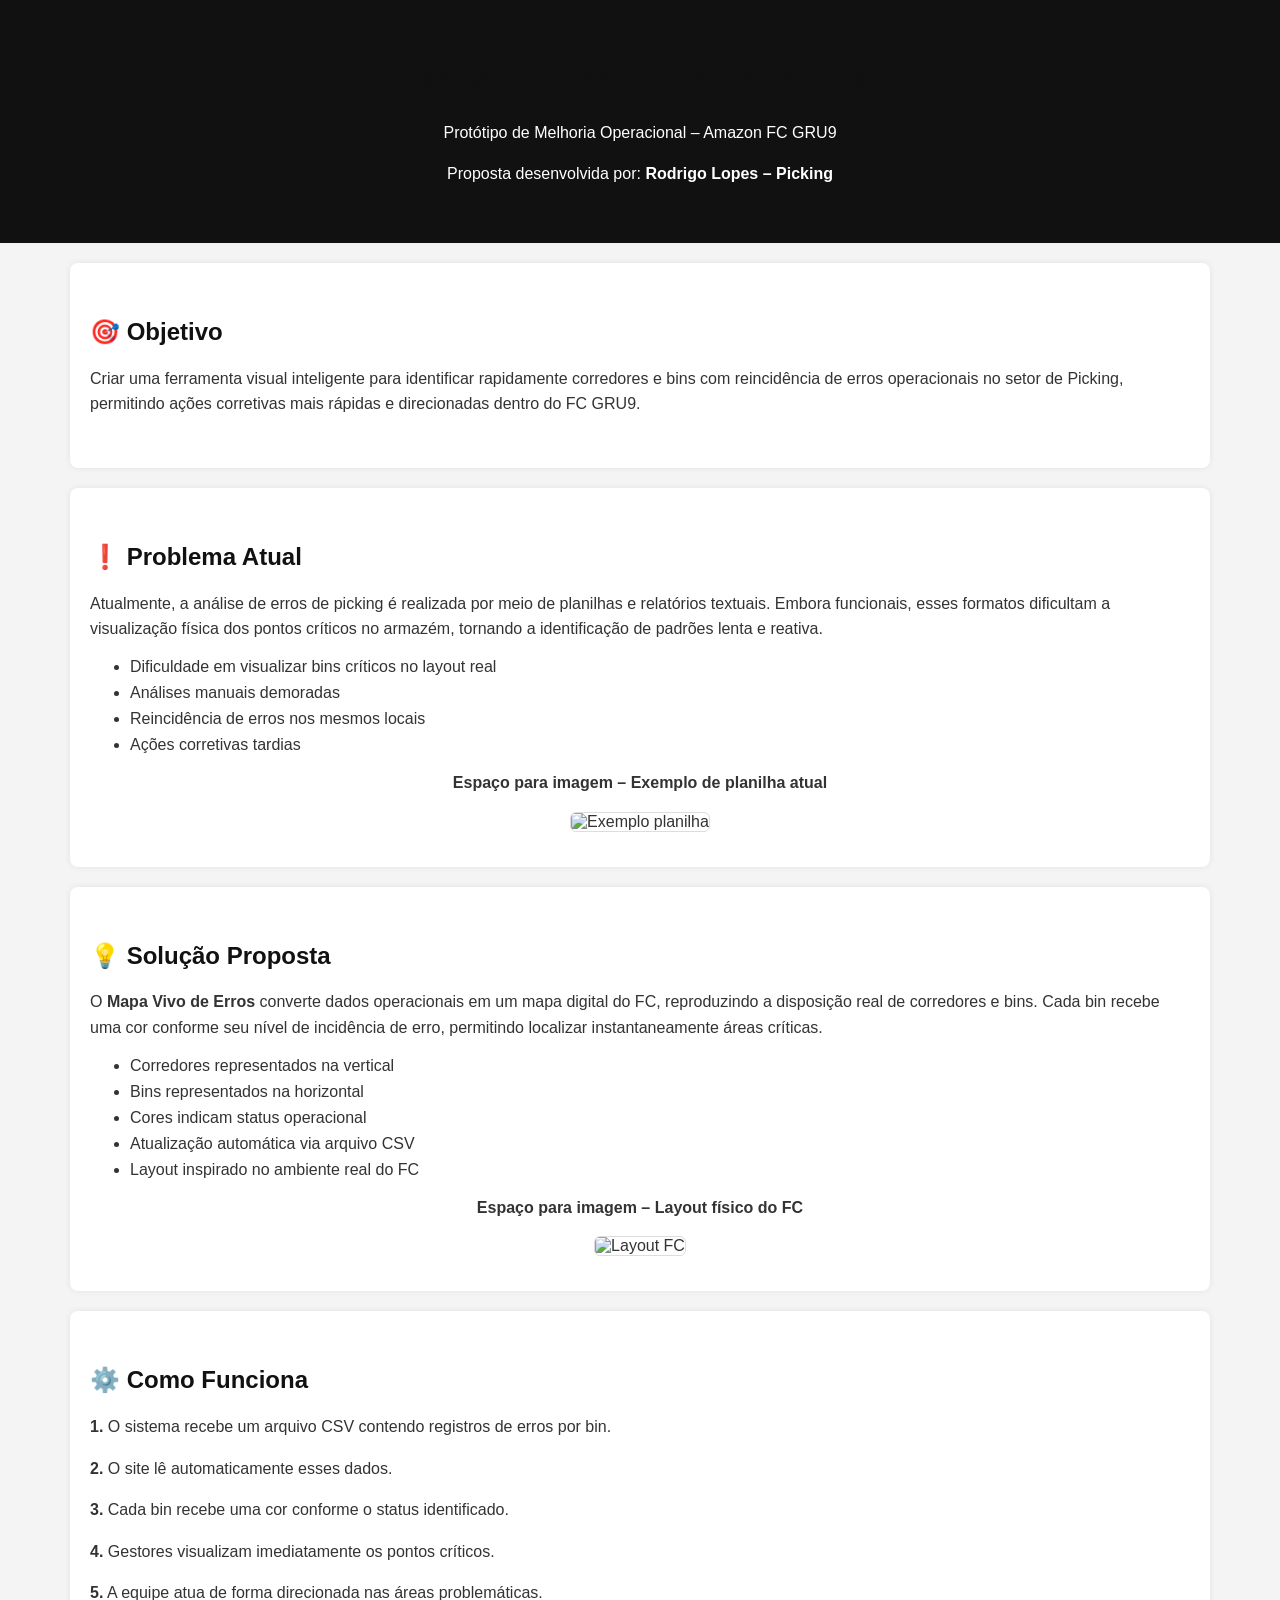
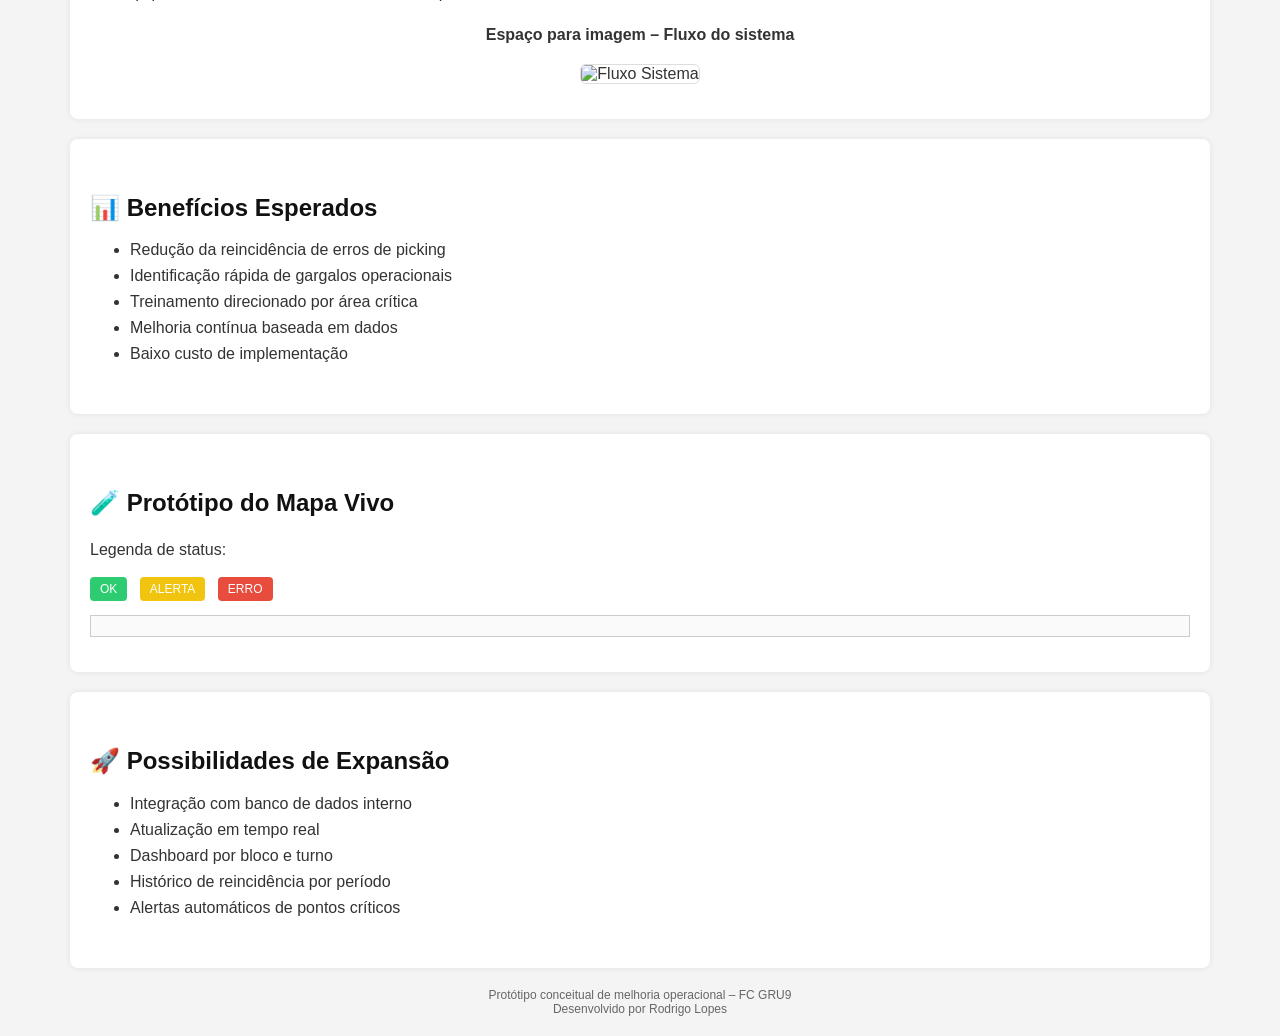
==== index.html @ 8bc965f6 "index.html" ====
<!DOCTYPE html>
<html lang="pt-BR">
<head>
<meta charset="UTF-8">
<meta name="viewport" content="width=device-width, initial-scale=1.0">
<title>Mapa Vivo de Erros – FC GRU9</title>
<link rel="stylesheet" href="style.css">

<style>
body { font-family: Arial, sans-serif; margin:0; background:#f4f4f4; color:#333; }
header { background:#111; color:#fff; padding:40px 20px; text-align:center; }
section { padding:35px 20px; max-width:1100px; margin:auto; background:#fff; margin-top:20px; border-radius:8px; box-shadow:0 0 6px rgba(0,0,0,0.08); }
h1,h2 { color:#111; }
p { line-height:1.6; }
.lista li { margin-bottom:8px; }
.banner { text-align:center; margin-top:15px; }
.banner img { max-width:100%; border-radius:6px; border:1px solid #ddd; }
.mapa-container { overflow:auto; border:1px solid #ccc; padding:10px; background:#fafafa; }
table { border-collapse:collapse; }
td { width:22px; height:22px; text-align:center; font-size:8px; border:1px solid #ddd; }
.ok { background:#2ecc71; }
.alerta { background:#f1c40f; }
.erro { background:#e74c3c; color:#fff; }
.legenda span { padding:5px 10px; margin-right:8px; border-radius:4px; font-size:12px; }
footer { text-align:center; padding:20px; font-size:12px; color:#666; }
</style>
</head>

<body>

<header>
<h1>Mapa Vivo de Erros Repetidos</h1>
<p>Protótipo de Melhoria Operacional – Amazon FC GRU9</p>
<p>Proposta desenvolvida por: <strong>Rodrigo Lopes – Picking</strong></p>
</header>

<section>
<h2>🎯 Objetivo</h2>
<p>
Criar uma ferramenta visual inteligente para identificar rapidamente corredores e bins 
com reincidência de erros operacionais no setor de Picking, permitindo ações corretivas 
mais rápidas e direcionadas dentro do FC GRU9.
</p>
</section>

<section>
<h2>❗ Problema Atual</h2>
<p>
Atualmente, a análise de erros de picking é realizada por meio de planilhas e relatórios textuais. 
Embora funcionais, esses formatos dificultam a visualização física dos pontos críticos no armazém, 
tornando a identificação de padrões lenta e reativa.
</p>

<ul class="lista">
<li>Dificuldade em visualizar bins críticos no layout real</li>
<li>Análises manuais demoradas</li>
<li>Reincidência de erros nos mesmos locais</li>
<li>Ações corretivas tardias</li>
</ul>

<div class="banner">
<p><strong>Espaço para imagem – Exemplo de planilha atual</strong></p>
<img src="imagens/exemplo-planilha.png" alt="Exemplo planilha">
</div>
</section>

<section>
<h2>💡 Solução Proposta</h2>
<p>
O <strong>Mapa Vivo de Erros</strong> converte dados operacionais em um mapa digital do FC, 
reproduzindo a disposição real de corredores e bins. Cada bin recebe uma cor conforme 
seu nível de incidência de erro, permitindo localizar instantaneamente áreas críticas.
</p>

<ul class="lista">
<li>Corredores representados na vertical</li>
<li>Bins representados na horizontal</li>
<li>Cores indicam status operacional</li>
<li>Atualização automática via arquivo CSV</li>
<li>Layout inspirado no ambiente real do FC</li>
</ul>

<div class="banner">
<p><strong>Espaço para imagem – Layout físico do FC</strong></p>
<img src="imagens/layout-fc.png" alt="Layout FC">
</div>
</section>

<section>
<h2>⚙️ Como Funciona</h2>

<p><strong>1.</strong> O sistema recebe um arquivo CSV contendo registros de erros por bin.</p>
<p><strong>2.</strong> O site lê automaticamente esses dados.</p>
<p><strong>3.</strong> Cada bin recebe uma cor conforme o status identificado.</p>
<p><strong>4.</strong> Gestores visualizam imediatamente os pontos críticos.</p>
<p><strong>5.</strong> A equipe atua de forma direcionada nas áreas problemáticas.</p>

<div class="banner">
<p><strong>Espaço para imagem – Fluxo do sistema</strong></p>
<img src="imagens/fluxo-sistema.png" alt="Fluxo Sistema">
</div>
</section>

<section>
<h2>📊 Benefícios Esperados</h2>
<ul class="lista">
<li>Redução da reincidência de erros de picking</li>
<li>Identificação rápida de gargalos operacionais</li>
<li>Treinamento direcionado por área crítica</li>
<li>Melhoria contínua baseada em dados</li>
<li>Baixo custo de implementação</li>
</ul>
</section>

<section>
<h2>🧪 Protótipo do Mapa Vivo</h2>

<p>Legenda de status:</p>
<div class="legenda">
<span class="ok">OK</span>
<span class="alerta">ALERTA</span>
<span class="erro">ERRO</span>
</div>

<br>

<div class="mapa-container" id="mapa">
<!-- O mapa será carregado automaticamente aqui -->
</div>

</section>

<section>
<h2>🚀 Possibilidades de Expansão</h2>
<ul class="lista">
<li>Integração com banco de dados interno</li>
<li>Atualização em tempo real</li>
<li>Dashboard por bloco e turno</li>
<li>Histórico de reincidência por período</li>
<li>Alertas automáticos de pontos críticos</li>
</ul>
</section>

<footer>
Protótipo conceitual de melhoria operacional – FC GRU9  
<br>Desenvolvido por Rodrigo Lopes
</footer>

<!-- Script do Mapa -->
<script src="script.js"></script>

</body>
</html>
---- style.css ----
body {
font-family: Arial, sans-serif;
margin: 0;
background: #f4f4f4;
color:#222;
}

header {
background:#111;
color:#fff;
padding:20px;
text-align:center;
}

section {
background:#fff;
margin:20px;
padding:20px;
border-radius:8px;
box-shadow:0 0 5px rgba(0,0,0,0.1);
}

table {
border-collapse: collapse;
font-size:10px;
}

td {
border:1px solid #ccc;
width:22px;
height:22px;
text-align:center;
}

.ok {background:#4CAF50;}
.alerta {background:#FFC107;}
.erro {background:#F44336;}

.legenda span {
padding:5px 10px;
color:#fff;
margin-right:10px;
border-radius:4px;
font-size:12px;
}

footer {
text-align:center;
padding:15px;
font-size:12px;
color:#666;
}
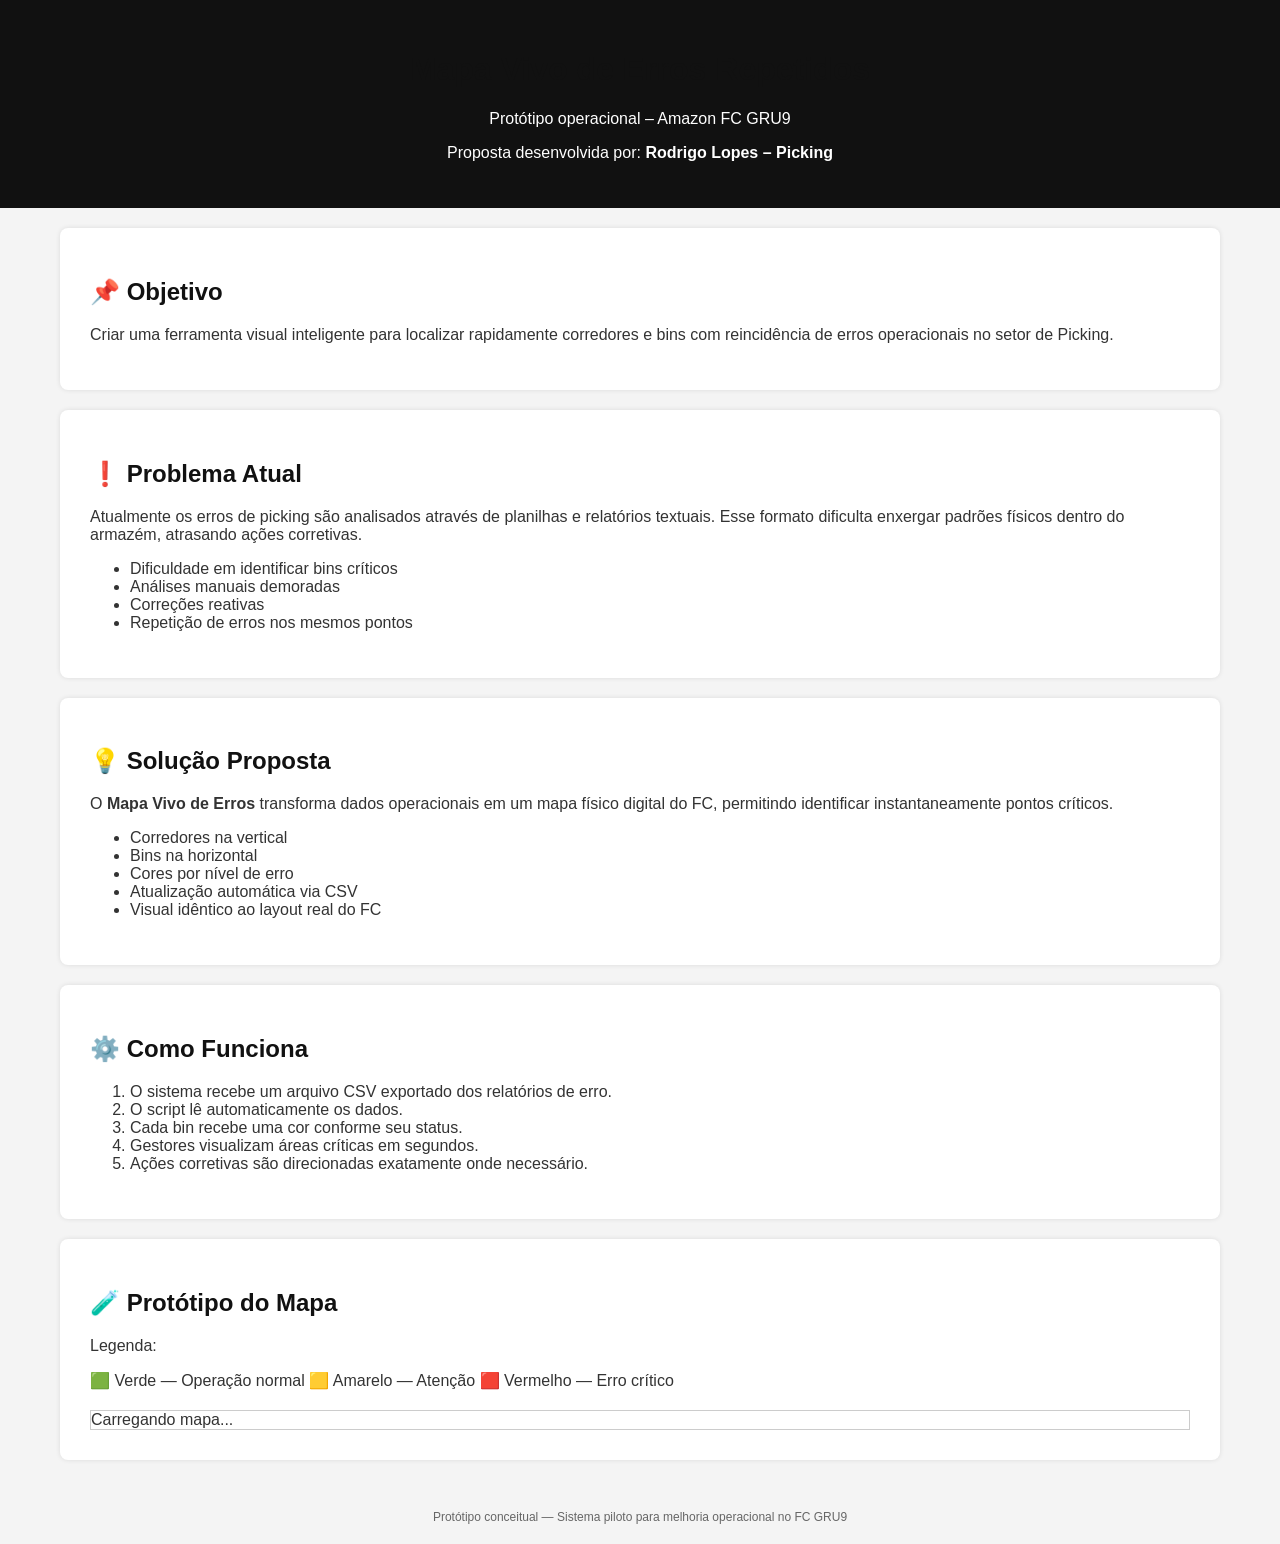
==== commit 3c65efcc: "index.html" ====
--- a/index.html
+++ b/index.html
@@ -4,25 +4,21 @@
 <meta charset="UTF-8">
 <meta name="viewport" content="width=device-width, initial-scale=1.0">
 <title>Mapa Vivo de Erros – FC GRU9</title>
+
 <link rel="stylesheet" href="style.css">
 
 <style>
 body { font-family: Arial, sans-serif; margin:0; background:#f4f4f4; color:#333; }
-header { background:#111; color:#fff; padding:40px 20px; text-align:center; }
-section { padding:35px 20px; max-width:1100px; margin:auto; background:#fff; margin-top:20px; border-radius:8px; box-shadow:0 0 6px rgba(0,0,0,0.08); }
+header { background:#111; color:#fff; padding:30px; text-align:center; }
+section { padding:30px; max-width:1100px; margin:auto; background:#fff; margin-top:20px; border-radius:8px; }
 h1,h2 { color:#111; }
-p { line-height:1.6; }
-.lista li { margin-bottom:8px; }
-.banner { text-align:center; margin-top:15px; }
-.banner img { max-width:100%; border-radius:6px; border:1px solid #ddd; }
-.mapa-container { overflow:auto; border:1px solid #ccc; padding:10px; background:#fafafa; }
+.mapa-container { overflow:auto; border:1px solid #ccc; margin-top:20px; }
 table { border-collapse:collapse; }
-td { width:22px; height:22px; text-align:center; font-size:8px; border:1px solid #ddd; }
-.ok { background:#2ecc71; }
-.alerta { background:#f1c40f; }
-.erro { background:#e74c3c; color:#fff; }
-.legenda span { padding:5px 10px; margin-right:8px; border-radius:4px; font-size:12px; }
-footer { text-align:center; padding:20px; font-size:12px; color:#666; }
+td { width:18px; height:18px; text-align:center; font-size:7px; }
+.ok { background:#4CAF50; }
+.alerta { background:#FFC107; }
+.erro { background:#F44336; color:#fff; }
+footer { text-align:center; padding:20px; font-size:12px; color:#666; margin-top:30px; }
 </style>
 </head>
 
@@ -30,123 +26,78 @@
 
 <header>
 <h1>Mapa Vivo de Erros Repetidos</h1>
-<p>Protótipo de Melhoria Operacional – Amazon FC GRU9</p>
+<p>Protótipo operacional – Amazon FC GRU9</p>
 <p>Proposta desenvolvida por: <strong>Rodrigo Lopes – Picking</strong></p>
 </header>
 
 <section>
-<h2>🎯 Objetivo</h2>
+<h2>📌 Objetivo</h2>
 <p>
-Criar uma ferramenta visual inteligente para identificar rapidamente corredores e bins 
-com reincidência de erros operacionais no setor de Picking, permitindo ações corretivas 
-mais rápidas e direcionadas dentro do FC GRU9.
+Criar uma ferramenta visual inteligente para localizar rapidamente corredores e bins com reincidência de erros operacionais no setor de Picking.
 </p>
 </section>
 
 <section>
 <h2>❗ Problema Atual</h2>
 <p>
-Atualmente, a análise de erros de picking é realizada por meio de planilhas e relatórios textuais. 
-Embora funcionais, esses formatos dificultam a visualização física dos pontos críticos no armazém, 
-tornando a identificação de padrões lenta e reativa.
+Atualmente os erros de picking são analisados através de planilhas e relatórios textuais.  
+Esse formato dificulta enxergar padrões físicos dentro do armazém, atrasando ações corretivas.
 </p>
 
-<ul class="lista">
-<li>Dificuldade em visualizar bins críticos no layout real</li>
+<ul>
+<li>Dificuldade em identificar bins críticos</li>
 <li>Análises manuais demoradas</li>
-<li>Reincidência de erros nos mesmos locais</li>
-<li>Ações corretivas tardias</li>
+<li>Correções reativas</li>
+<li>Repetição de erros nos mesmos pontos</li>
 </ul>
-
-<div class="banner">
-<p><strong>Espaço para imagem – Exemplo de planilha atual</strong></p>
-<img src="imagens/exemplo-planilha.png" alt="Exemplo planilha">
-</div>
 </section>
 
 <section>
 <h2>💡 Solução Proposta</h2>
 <p>
-O <strong>Mapa Vivo de Erros</strong> converte dados operacionais em um mapa digital do FC, 
-reproduzindo a disposição real de corredores e bins. Cada bin recebe uma cor conforme 
-seu nível de incidência de erro, permitindo localizar instantaneamente áreas críticas.
+O <strong>Mapa Vivo de Erros</strong> transforma dados operacionais em um mapa físico digital do FC, permitindo identificar instantaneamente pontos críticos.
 </p>
 
-<ul class="lista">
-<li>Corredores representados na vertical</li>
-<li>Bins representados na horizontal</li>
-<li>Cores indicam status operacional</li>
-<li>Atualização automática via arquivo CSV</li>
-<li>Layout inspirado no ambiente real do FC</li>
+<ul>
+<li>Corredores na vertical</li>
+<li>Bins na horizontal</li>
+<li>Cores por nível de erro</li>
+<li>Atualização automática via CSV</li>
+<li>Visual idêntico ao layout real do FC</li>
 </ul>
-
-<div class="banner">
-<p><strong>Espaço para imagem – Layout físico do FC</strong></p>
-<img src="imagens/layout-fc.png" alt="Layout FC">
-</div>
 </section>
 
 <section>
 <h2>⚙️ Como Funciona</h2>
-
-<p><strong>1.</strong> O sistema recebe um arquivo CSV contendo registros de erros por bin.</p>
-<p><strong>2.</strong> O site lê automaticamente esses dados.</p>
-<p><strong>3.</strong> Cada bin recebe uma cor conforme o status identificado.</p>
-<p><strong>4.</strong> Gestores visualizam imediatamente os pontos críticos.</p>
-<p><strong>5.</strong> A equipe atua de forma direcionada nas áreas problemáticas.</p>
-
-<div class="banner">
-<p><strong>Espaço para imagem – Fluxo do sistema</strong></p>
-<img src="imagens/fluxo-sistema.png" alt="Fluxo Sistema">
-</div>
+<ol>
+<li>O sistema recebe um arquivo CSV exportado dos relatórios de erro.</li>
+<li>O script lê automaticamente os dados.</li>
+<li>Cada bin recebe uma cor conforme seu status.</li>
+<li>Gestores visualizam áreas críticas em segundos.</li>
+<li>Ações corretivas são direcionadas exatamente onde necessário.</li>
+</ol>
 </section>
 
 <section>
-<h2>📊 Benefícios Esperados</h2>
-<ul class="lista">
-<li>Redução da reincidência de erros de picking</li>
-<li>Identificação rápida de gargalos operacionais</li>
-<li>Treinamento direcionado por área crítica</li>
-<li>Melhoria contínua baseada em dados</li>
-<li>Baixo custo de implementação</li>
-</ul>
-</section>
+<h2>🧪 Protótipo do Mapa</h2>
+<p>Legenda:</p>
+<p>
+🟩 Verde — Operação normal  
+🟨 Amarelo — Atenção  
+🟥 Vermelho — Erro crítico
+</p>
 
-<section>
-<h2>🧪 Protótipo do Mapa Vivo</h2>
-
-<p>Legenda de status:</p>
-<div class="legenda">
-<span class="ok">OK</span>
-<span class="alerta">ALERTA</span>
-<span class="erro">ERRO</span>
-</div>
-
-<br>
-
-<div class="mapa-container" id="mapa">
-<!-- O mapa será carregado automaticamente aqui -->
+<div class="mapa-container">
+    <div id="mapa">Carregando mapa...</div>
 </div>
 
 </section>
 
-<section>
-<h2>🚀 Possibilidades de Expansão</h2>
-<ul class="lista">
-<li>Integração com banco de dados interno</li>
-<li>Atualização em tempo real</li>
-<li>Dashboard por bloco e turno</li>
-<li>Histórico de reincidência por período</li>
-<li>Alertas automáticos de pontos críticos</li>
-</ul>
-</section>
-
 <footer>
-Protótipo conceitual de melhoria operacional – FC GRU9  
-<br>Desenvolvido por Rodrigo Lopes
+Protótipo conceitual — Sistema piloto para melhoria operacional no FC GRU9  
 </footer>
 
-<!-- Script do Mapa -->
+<!-- SCRIPT SEMPRE NO FINAL -->
 <script src="script.js"></script>
 
 </body>
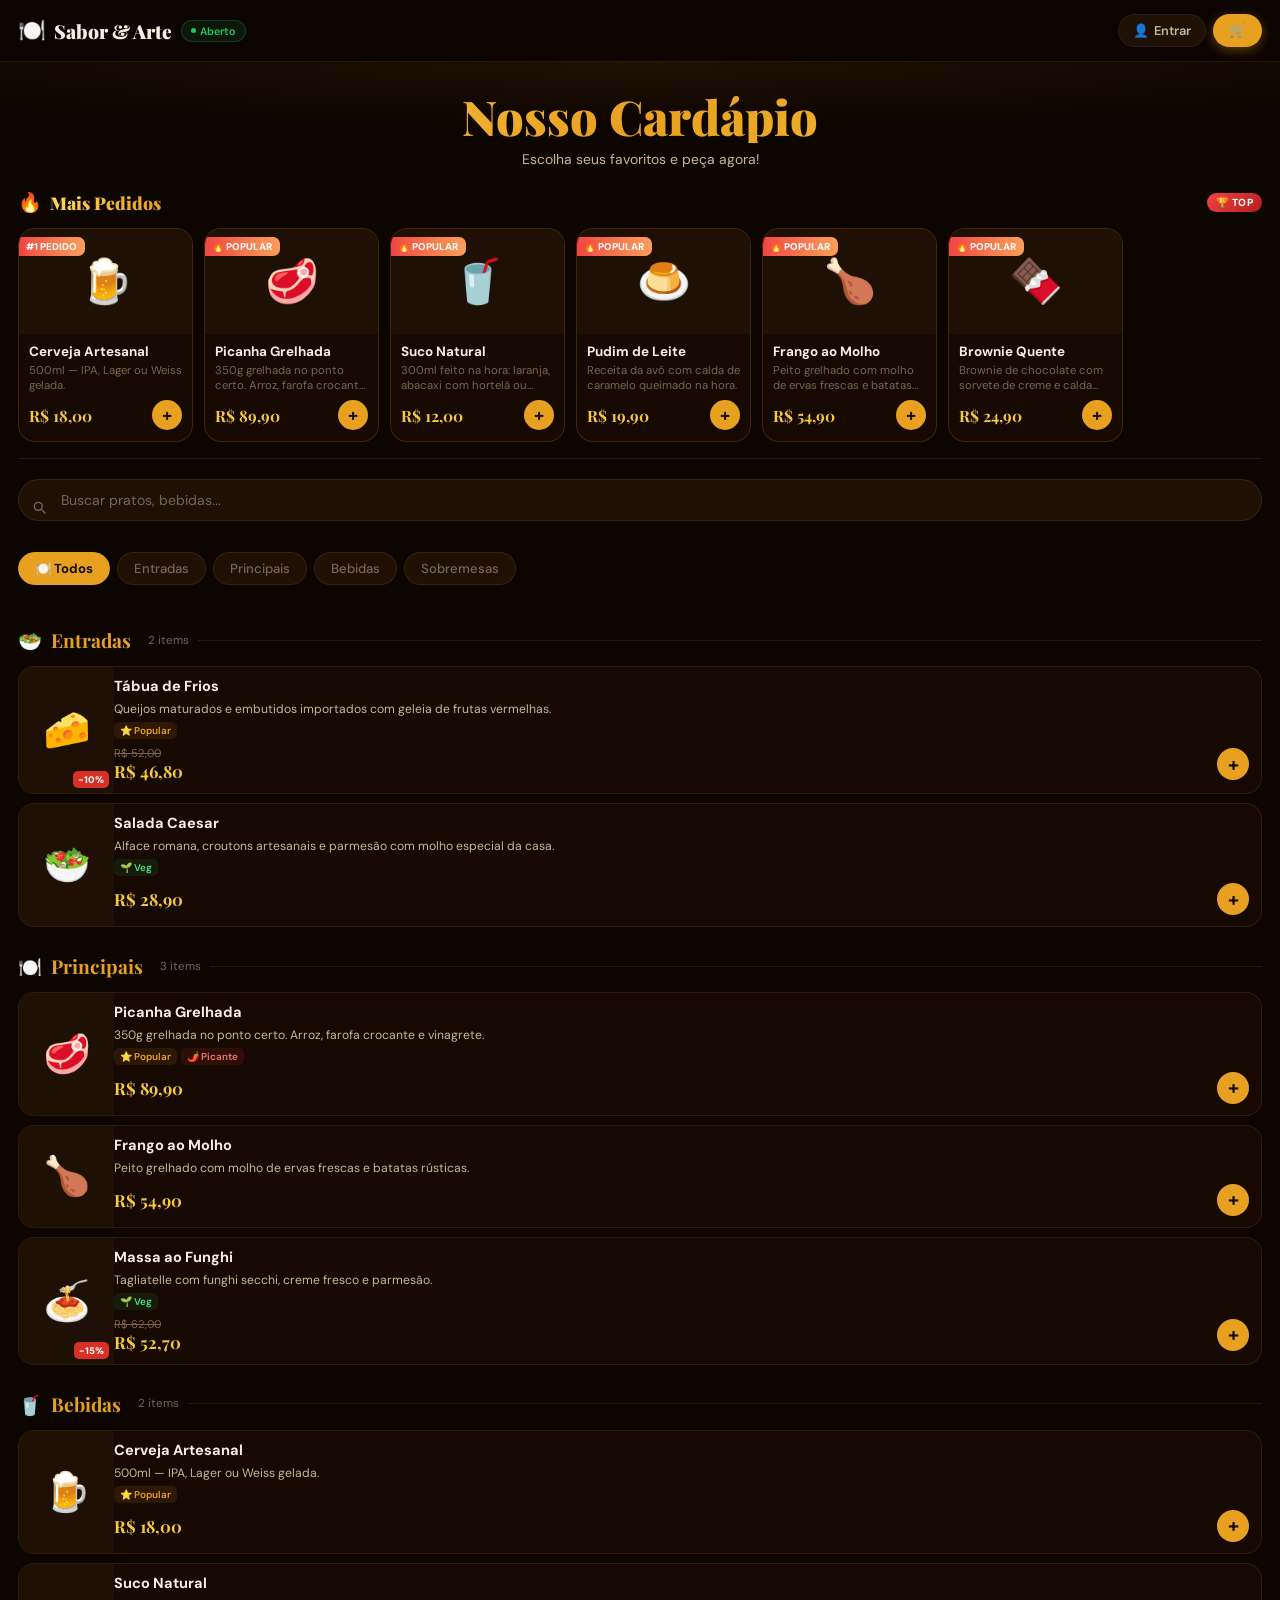
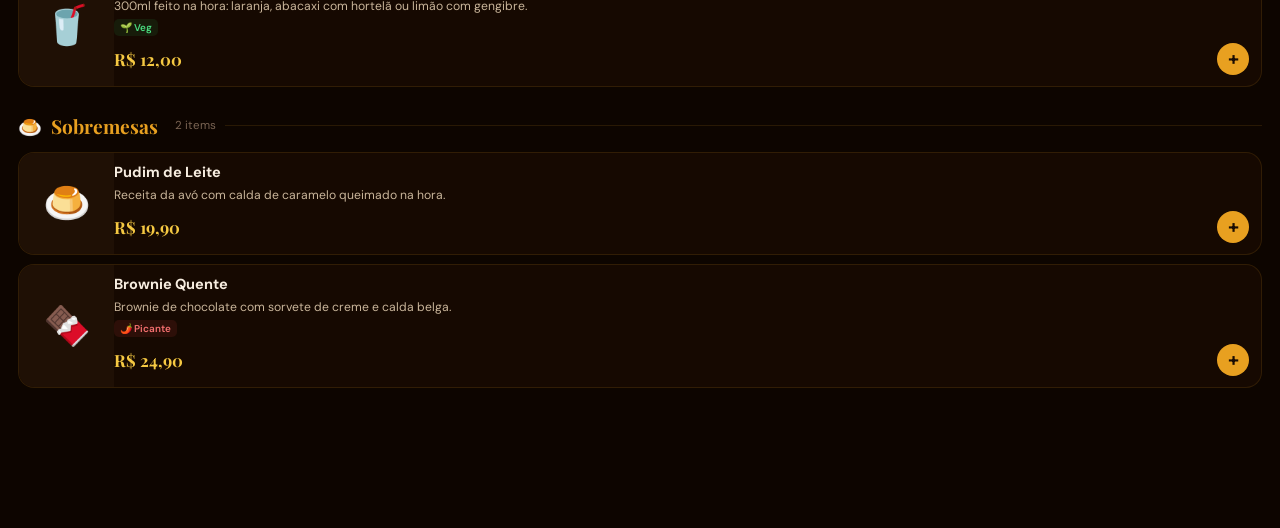
==== commit bb7715f0: "Rename cardapio.html to index.html" ====
--- a/index.html
+++ b/index.html
@@ -2,103 +2,1850 @@
 <html lang="pt-BR">
 <head>
 <meta charset="UTF-8">
-<meta name="viewport" content="width=device-width, initial-scale=1.0">
-<title>Mapa Vivo de Erros – FC GRU9</title>
-
-<link rel="stylesheet" href="style.css">
-
+<meta name="viewport" content="width=device-width,initial-scale=1,maximum-scale=1,user-scalable=no">
+<meta name="theme-color" content="#0d0500">
+<meta name="apple-mobile-web-app-capable" content="yes">
+<meta name="apple-mobile-web-app-status-bar-style" content="black-translucent">
+<meta name="description" content="Cardápio digital — peça com facilidade">
+<link rel="manifest" href="#" id="manifest-link">
+<title>Cardápio Digital</title>
+<link rel="preconnect" href="https://fonts.googleapis.com">
+<link href="https://fonts.googleapis.com/css2?family=Playfair+Display:wght@400;700;900&family=DM+Sans:wght@300;400;500;600&display=swap" rel="stylesheet">
+<script src="credito.js"></script>
+<script src="entrega.js"></script>
 <style>
-body { font-family: Arial, sans-serif; margin:0; background:#f4f4f4; color:#333; }
-header { background:#111; color:#fff; padding:30px; text-align:center; }
-section { padding:30px; max-width:1100px; margin:auto; background:#fff; margin-top:20px; border-radius:8px; }
-h1,h2 { color:#111; }
-.mapa-container { overflow:auto; border:1px solid #ccc; margin-top:20px; }
-table { border-collapse:collapse; }
-td { width:18px; height:18px; text-align:center; font-size:7px; }
-.ok { background:#4CAF50; }
-.alerta { background:#FFC107; }
-.erro { background:#F44336; color:#fff; }
-footer { text-align:center; padding:20px; font-size:12px; color:#666; margin-top:30px; }
+/* ══ TOKENS ══ */
+:root{
+  --bg:#0d0500;--s1:#160901;--s2:#1f1005;--s3:#2a160a;--s4:#341d0e;
+  --gold:#e8a020;--gold2:#f5c842;--gold3:#ffd85c;--gdim:rgba(232,160,32,.12);
+  --red:#d93025;--green:#22c55e;--blue:#3b82f6;--purple:#8b5cf6;
+  --text:#f7ede0;--t2:#c9b59a;--muted:#7a6452;
+  --bord:rgba(232,160,32,.13);--bord2:rgba(255,255,255,.06);
+  --r:16px;--rsm:10px;--rxs:8px;
+  --serif:'Playfair Display',serif;--sans:'DM Sans',sans-serif;
+}
+*,*::before,*::after{box-sizing:border-box;margin:0;padding:0;-webkit-tap-highlight-color:transparent}
+html{scroll-behavior:smooth}
+body{background:var(--bg);color:var(--text);font-family:var(--sans);min-height:100vh;overflow-x:hidden;-webkit-font-smoothing:antialiased}
+button{cursor:pointer;border:none;font-family:var(--sans);outline:none}
+input,textarea,select{font-family:var(--sans);outline:none}
+img{display:block}
+::-webkit-scrollbar{width:3px;height:3px}
+::-webkit-scrollbar-thumb{background:var(--bord);border-radius:99px}
+
+/* ══ HEADER ══ */
+.hdr{position:sticky;top:0;z-index:200;height:62px;background:rgba(13,5,0,.96);backdrop-filter:blur(24px);-webkit-backdrop-filter:blur(24px);border-bottom:1px solid var(--bord);display:flex;align-items:center;justify-content:space-between;padding:0 18px;gap:10px}
+.hdr-left{display:flex;align-items:center;gap:9px;flex:1;min-width:0}
+.logo-wrap{display:flex;align-items:center;gap:8px;min-width:0}
+.logo-ico{font-size:1.4rem;flex-shrink:0}
+.logo{font-family:var(--serif);font-size:1.2rem;font-weight:900;white-space:nowrap;overflow:hidden;text-overflow:ellipsis}
+.logo em{color:var(--gold);font-style:normal}
+.open-pill{flex-shrink:0;display:flex;align-items:center;gap:4px;background:rgba(34,197,94,.1);border:1px solid rgba(34,197,94,.22);border-radius:20px;padding:3px 9px;font-size:.67rem;font-weight:600;color:var(--green)}
+.odot{width:5px;height:5px;border-radius:50%;background:var(--green);animation:bk 2s infinite}
+@keyframes bk{0%,100%{opacity:1}50%{opacity:.3}}
+.hdr-right{display:flex;align-items:center;gap:7px;flex-shrink:0}
+.auth-btn{background:var(--s2);border:1px solid var(--bord2);border-radius:50px;padding:7px 14px;font-size:.8rem;font-weight:600;color:var(--t2);display:flex;align-items:center;gap:5px;transition:border-color .15s}
+.auth-btn:hover{border-color:var(--gold)}
+.cart-fab{position:relative;background:var(--gold);border-radius:50px;padding:8px 16px;font-size:.84rem;font-weight:700;color:#1a0c02;display:flex;align-items:center;gap:5px;box-shadow:0 3px 12px rgba(232,160,32,.38);transition:transform .12s}
+.cart-fab:active{transform:scale(.94)}
+.cbadge{position:absolute;top:-6px;right:-6px;background:var(--red);color:#fff;border-radius:50%;width:19px;height:19px;display:none;align-items:center;justify-content:center;font-size:.66rem;font-weight:800;border:2px solid var(--bg);animation:popIn .2s both;transition:transform .2s cubic-bezier(.34,1.56,.64,1)}
+.cbadge.on{display:flex}
+@keyframes popIn{from{transform:scale(0)}to{transform:scale(1)}}
+
+/* ══ HERO ══ */
+.hero{position:relative;padding:28px 20px 20px;text-align:center;overflow:hidden}
+.hero::before{content:'';position:absolute;inset:0;background:radial-gradient(ellipse 70% 50% at 50% 0%,rgba(232,160,32,.08),transparent);pointer-events:none}
+.hero-title{font-family:var(--serif);font-size:clamp(1.8rem,7vw,3rem);font-weight:900;line-height:1.1;background:linear-gradient(135deg,var(--gold3),var(--gold),var(--gold2));-webkit-background-clip:text;-webkit-text-fill-color:transparent;background-clip:text}
+.hero-sub{color:var(--t2);margin-top:6px;font-size:.87rem;line-height:1.5}
+.hero-hrs{display:none;align-items:center;gap:5px;margin-top:10px;background:var(--s2);border:1px solid var(--bord);border-radius:20px;padding:4px 12px;font-size:.74rem;color:var(--t2)}
+.hero-hrs.on{display:inline-flex}
+/* Status fechado */
+.closed-notice{display:none;margin:0 18px 14px;padding:12px 15px;background:rgba(217,48,37,.08);border:1px solid rgba(217,48,37,.25);border-radius:var(--r);font-size:.85rem;color:#f87171;align-items:center;gap:9px}
+.closed-notice.on{display:flex}
+
+/* ══ CREDIT BANNER ══ */
+.credit-banner{display:none;align-items:center;gap:12px;margin:0 18px 14px;padding:13px 15px;background:linear-gradient(135deg,rgba(139,92,246,.15),rgba(139,92,246,.06));border:1px solid rgba(139,92,246,.3);border-radius:var(--r)}
+.credit-banner.on{display:flex}
+.cb-icon{font-size:1.8rem;flex-shrink:0}
+.cb-info{flex:1;min-width:0}
+.cb-title{font-weight:700;font-size:.9rem;color:#c4b5fd}
+.cb-sub{font-size:.76rem;color:var(--t2);margin-top:2px}
+.cb-btn{background:rgba(139,92,246,.25);border:1px solid rgba(139,92,246,.4);border-radius:var(--rxs);padding:7px 13px;font-size:.78rem;font-weight:700;color:#c4b5fd;flex-shrink:0;white-space:nowrap}
+
+/* ══ OFFERS ══ */
+.offers-wrap{padding:0 18px;display:none}.offers-wrap.on{display:block}
+.oh{display:flex;align-items:center;gap:8px;margin-bottom:13px}
+.flame{font-size:1.2rem;animation:fd 1.3s ease-in-out infinite alternate;display:inline-block}
+@keyframes fd{0%{transform:scale(1) rotate(-4deg);filter:drop-shadow(0 0 5px #f59e0b)}100%{transform:scale(1.12) rotate(3deg);filter:drop-shadow(0 0 12px #ef4444)}}
+.oh-lbl{font-family:var(--serif);font-size:1.1rem;font-weight:900;background:linear-gradient(90deg,var(--gold3),var(--gold));-webkit-background-clip:text;-webkit-text-fill-color:transparent;background-clip:text}
+.hot-pill{margin-left:auto;background:linear-gradient(135deg,#ef4444,#b91c1c);color:#fff;font-size:.64rem;font-weight:800;border-radius:20px;padding:3px 9px;text-transform:uppercase;letter-spacing:.5px;animation:hp 1.8s ease-in-out infinite}
+@keyframes hp{0%,100%{box-shadow:0 0 0 0 rgba(239,68,68,.4)}50%{box-shadow:0 0 0 6px rgba(239,68,68,0)}}
+.offers-row{display:flex;gap:11px;overflow-x:auto;padding-bottom:16px;scrollbar-width:none}
+.offers-row::-webkit-scrollbar{display:none}
+.oc{flex-shrink:0;width:175px;background:var(--s1);border:1px solid rgba(232,160,32,.2);border-radius:17px;overflow:hidden;position:relative;cursor:pointer;transition:transform .16s,border-color .16s,box-shadow .16s}
+.oc:active{transform:scale(.96)}
+.oc:hover{border-color:var(--gold);transform:translateY(-3px);box-shadow:0 8px 24px rgba(232,160,32,.15)}
+.oc-rib{position:absolute;top:8px;left:-1px;z-index:3;background:linear-gradient(90deg,#ef4444,#f97316);color:#fff;font-size:.62rem;font-weight:800;padding:3px 8px;border-radius:0 7px 7px 0;text-transform:uppercase;overflow:hidden}
+.oc-rib::after{content:'';position:absolute;inset:0;background:linear-gradient(90deg,transparent,rgba(255,255,255,.3),transparent);background-size:200% 100%;animation:rs 2.5s infinite}
+@keyframes rs{0%{background-position:-200% 0}100%{background-position:200% 0}}
+.oc-img{width:100%;height:105px;background:var(--s2);display:flex;align-items:center;justify-content:center;font-size:2.8rem;overflow:hidden;position:relative}
+.oc-img img{width:100%;height:100%;object-fit:cover;transition:transform .3s}
+.oc:hover .oc-img img{transform:scale(1.06)}
+.oc-body{padding:9px 10px 11px}
+.oc-name{font-weight:700;font-size:.84rem;line-height:1.3;margin-bottom:3px}
+.oc-desc{font-size:.71rem;color:var(--muted);display:-webkit-box;-webkit-line-clamp:2;-webkit-box-orient:vertical;overflow:hidden;margin-bottom:7px}
+.oc-row{display:flex;align-items:center;justify-content:space-between}
+.oc-price{font-family:var(--serif);font-size:.98rem;font-weight:700;color:var(--gold2)}
+.oc-old{font-size:.68rem;color:var(--muted);text-decoration:line-through;margin-bottom:1px}
+.oc-add{background:var(--gold);border-radius:50%;width:30px;height:30px;font-size:1.1rem;font-weight:700;color:#1a0c02;display:flex;align-items:center;justify-content:center;transition:transform .1s,background .1s}
+.oc-add:active{transform:scale(.86);background:var(--gold2)}
+.od{height:1px;background:var(--bord);margin:0 18px 20px}
+
+/* ══ SEARCH ══ */
+.srch{padding:0 18px 13px;position:relative}
+.srch-icon{position:absolute;left:31px;top:50%;transform:translateY(-50%);opacity:.4;pointer-events:none}
+.srch-bar{width:100%;background:var(--s2);border:1px solid var(--bord);border-radius:50px;padding:11px 18px 11px 42px;color:var(--text);font-size:.88rem;transition:border-color .18s,box-shadow .18s}
+.srch-bar:focus{border-color:var(--gold);box-shadow:0 0 0 3px rgba(232,160,32,.1)}
+.srch-bar::placeholder{color:var(--muted)}
+.srch-x{position:absolute;right:30px;top:50%;transform:translateY(-50%);background:var(--s3);border:none;border-radius:50%;width:22px;height:22px;color:var(--muted);font-size:.75rem;display:none;align-items:center;justify-content:center}
+.srch-x.on{display:flex}
+
+/* ══ CATEGORIES ══ */
+.cats{display:flex;gap:7px;overflow-x:auto;padding:0 18px 16px;scrollbar-width:none}
+.cats::-webkit-scrollbar{display:none}
+.chip{flex-shrink:0;background:var(--s2);border:1px solid var(--bord);border-radius:50px;padding:7px 16px;font-size:.82rem;font-weight:500;color:var(--muted);white-space:nowrap;transition:all .16s}
+.chip.on{background:var(--gold);border-color:var(--gold);color:#1a0c02;font-weight:700}
+
+/* ══ MENU ══ */
+.menu{padding:0 18px 140px}
+.cat-hd{font-family:var(--serif);font-size:1.2rem;font-weight:700;color:var(--gold);margin:26px 0 13px;display:flex;align-items:center;gap:9px}
+.cat-hd::after{content:'';flex:1;height:1px;background:var(--bord)}
+.items-list{display:flex;flex-direction:column;gap:9px}
+.ic{background:var(--s1);border:1px solid var(--bord);border-radius:var(--r);display:flex;overflow:hidden;transition:border-color .16s,transform .1s,box-shadow .16s;cursor:pointer;animation:fu .32s both}
+.ic:nth-child(2){animation-delay:.04s}.ic:nth-child(3){animation-delay:.08s}.ic:nth-child(4){animation-delay:.12s}.ic:nth-child(5){animation-delay:.16s}
+@keyframes fu{from{opacity:0;transform:translateY(10px)}to{opacity:1;transform:translateY(0)}}
+.ic:active{transform:scale(.985)}
+.ic:hover{border-color:rgba(232,160,32,.35);box-shadow:0 4px 18px rgba(0,0,0,.28)}
+.ic.unavail{opacity:.4;pointer-events:none}
+.ic-img{width:95px;flex-shrink:0;background:var(--s2);display:flex;align-items:center;justify-content:center;font-size:2.4rem;min-height:95px;overflow:hidden;position:relative}
+.ic-img img{width:100%;height:100%;object-fit:cover;transition:transform .3s}
+.ic:hover .ic-img img{transform:scale(1.05)}
+.ic-pbadge{position:absolute;bottom:5px;right:5px;background:var(--red);color:#fff;font-size:.6rem;font-weight:800;border-radius:5px;padding:2px 5px}
+.ic-new{position:absolute;top:5px;left:5px;background:var(--purple);color:#fff;font-size:.6rem;font-weight:800;border-radius:5px;padding:2px 5px}
+.ic-body{flex:1;padding:11px 12px 11px 0;display:flex;flex-direction:column;gap:4px;min-width:0}
+.ic-name{font-weight:700;font-size:.91rem;line-height:1.3}
+.ic-desc{color:var(--t2);font-size:.76rem;line-height:1.4;flex:1;display:-webkit-box;-webkit-line-clamp:2;-webkit-box-orient:vertical;overflow:hidden}
+.ic-tags{display:flex;gap:4px;flex-wrap:wrap}
+.itag{font-size:.62rem;font-weight:600;border-radius:5px;padding:2px 6px;background:var(--s3);color:var(--t2)}
+.itag.veg{background:rgba(34,197,94,.1);color:#4ade80}
+.itag.hot{background:rgba(239,68,68,.1);color:#f87171}
+.itag.pop{background:rgba(232,160,32,.1);color:var(--gold)}
+.ic-foot{display:flex;align-items:center;justify-content:space-between;margin-top:3px}
+.ic-prices{display:flex;flex-direction:column}
+.ic-old{font-size:.7rem;color:var(--muted);text-decoration:line-through}
+.ic-price{font-family:var(--serif);font-size:1.05rem;font-weight:700;color:var(--gold2)}
+.add-btn{background:var(--gold);border-radius:50%;width:32px;height:32px;font-size:1.2rem;font-weight:700;color:#1a0c02;display:flex;align-items:center;justify-content:center;flex-shrink:0;transition:transform .1s,background .1s}
+.add-btn:active{transform:scale(.86);background:var(--gold2)}
+.qrow{display:flex;align-items:center;gap:7px}
+.qb{background:var(--s2);border:1px solid var(--bord);border-radius:50%;width:28px;height:28px;font-size:.9rem;font-weight:700;color:var(--text);display:flex;align-items:center;justify-content:center;transition:background .1s}
+.qb.minus{color:var(--red);border-color:rgba(217,48,37,.3)}
+.qb:active{background:var(--gold);color:#1a0c02;border-color:var(--gold)}
+.qn{font-weight:700;font-size:.9rem;min-width:16px;text-align:center}
+mark{background:rgba(232,160,32,.22);color:var(--gold2);border-radius:3px;padding:0 2px}
+.no-results{text-align:center;padding:50px 20px;color:var(--muted)}
+.no-results .nr-ico{font-size:2.6rem;margin-bottom:9px}
+
+/* ══ FLOAT CART ══ */
+.float-cart{position:fixed;bottom:22px;left:50%;transform:translateX(-50%);z-index:150;background:linear-gradient(135deg,var(--gold),var(--gold2));border-radius:50px;padding:13px 26px;color:#1a0c02;font-size:.9rem;font-weight:700;display:none;align-items:center;gap:9px;box-shadow:0 6px 24px rgba(232,160,32,.48);cursor:pointer;white-space:nowrap;transition:transform .15s}
+.float-cart.on{display:flex}
+.float-cart:active{transform:translateX(-50%) scale(.96)}
+.fc-n{background:rgba(0,0,0,.18);border-radius:20px;padding:2px 8px;font-size:.78rem;font-weight:800}
+
+/* ══ OVERLAYS ══ */
+.overlay{position:fixed;inset:0;z-index:300;background:rgba(0,0,0,.78);backdrop-filter:blur(6px);-webkit-backdrop-filter:blur(6px);display:flex;align-items:flex-end;justify-content:center;opacity:0;pointer-events:none;transition:opacity .24s}
+.overlay.on{opacity:1;pointer-events:all}
+.sheet{background:var(--s1);border-top:1px solid var(--bord);border-radius:22px 22px 0 0;width:100%;max-width:520px;max-height:92vh;overflow-y:auto;transform:translateY(100%);transition:transform .3s cubic-bezier(.4,0,.2,1)}
+.overlay.on .sheet{transform:translateY(0)}
+.drag-bar{width:36px;height:4px;background:var(--s4);border-radius:2px;margin:12px auto 0;flex-shrink:0}
+.sh-hd{padding:13px 18px 11px;border-bottom:1px solid var(--bord);display:flex;align-items:center;justify-content:space-between;flex-shrink:0}
+.sh-hd h2,.sh-hd h3{font-family:var(--serif);font-size:1.05rem;font-weight:700}
+.sh-close{background:var(--s3);border-radius:50%;width:28px;height:28px;color:var(--t2);font-size:.9rem;display:flex;align-items:center;justify-content:center;transition:background .15s}
+.sh-close:hover{background:var(--red);color:#fff}
+
+/* ══ DETAIL ══ */
+.det-img-w{width:100%;height:210px;background:var(--s2);display:flex;align-items:center;justify-content:center;font-size:5rem;overflow:hidden;position:relative}
+.det-img-w img{width:100%;height:100%;object-fit:cover}
+.det-img-ov{position:absolute;bottom:0;left:0;right:0;height:60px;background:linear-gradient(to top,var(--s1),transparent)}
+.det-cls{position:absolute;top:11px;right:11px;z-index:2;background:rgba(0,0,0,.55);backdrop-filter:blur(8px);border-radius:50%;width:32px;height:32px;color:#fff;display:flex;align-items:center;justify-content:center;font-size:.9rem}
+.det-body{padding:16px 20px 28px}
+.det-name{font-family:var(--serif);font-size:1.4rem;font-weight:900;margin-bottom:5px}
+.det-tags-row{display:flex;gap:6px;flex-wrap:wrap;margin-bottom:9px}
+.det-desc{color:var(--t2);font-size:.87rem;line-height:1.6;margin-bottom:14px}
+.det-price-row{display:flex;align-items:flex-end;gap:10px;margin-bottom:18px}
+.det-price{font-family:var(--serif);font-size:1.65rem;font-weight:900;color:var(--gold2)}
+.det-old{font-size:.86rem;color:var(--muted);text-decoration:line-through;margin-bottom:3px}
+.det-save{font-size:.76rem;color:var(--green);font-weight:600;margin-bottom:3px}
+.obs-lbl{font-size:.79rem;font-weight:600;color:var(--muted);margin-bottom:5px}
+.obs-ta{width:100%;background:var(--s2);border:1px solid var(--bord);border-radius:var(--rsm);padding:10px 13px;color:var(--text);font-size:.86rem;resize:none;height:66px;margin-bottom:15px;transition:border-color .18s}
+.obs-ta:focus{border-color:var(--gold)}
+.obs-ta::placeholder{color:var(--muted)}
+.det-add-btn{width:100%;background:var(--gold);border-radius:13px;padding:14px;font-size:.96rem;font-weight:700;color:#1a0c02;display:flex;align-items:center;justify-content:center;gap:7px;transition:transform .1s,filter .1s}
+.det-add-btn:active{transform:scale(.98);filter:brightness(.9)}
+
+/* ══ UPSELL ══ */
+.ups-added{margin:12px 18px;padding:10px 13px;background:rgba(232,160,32,.08);border:1px solid rgba(232,160,32,.2);border-radius:11px;display:flex;align-items:center;gap:10px}
+.ups-ico{font-size:1.65rem}
+.ups-name{font-weight:700;font-size:.87rem}
+.ups-sub{font-size:.73rem;color:var(--t2);margin-top:1px}
+.ups-sublbl{padding:0 18px 8px;font-size:.79rem;color:var(--t2)}
+.ups-list{display:flex;flex-direction:column;gap:7px;padding:0 18px}
+.ups-row{background:var(--s2);border:1px solid var(--bord);border-radius:11px;padding:9px 12px;display:flex;align-items:center;gap:10px;cursor:pointer;transition:border-color .14s}
+.ups-row:hover{border-color:rgba(232,160,32,.35)}
+.ups-img{width:42px;height:42px;border-radius:8px;background:var(--s3);display:flex;align-items:center;justify-content:center;font-size:1.35rem;overflow:hidden;flex-shrink:0}
+.ups-img img{width:100%;height:100%;object-fit:cover}
+.ups-info{flex:1;min-width:0}
+.ups-iname{font-weight:600;font-size:.85rem;white-space:nowrap;overflow:hidden;text-overflow:ellipsis}
+.ups-idesc{font-size:.72rem;color:var(--muted);margin-top:1px;white-space:nowrap;overflow:hidden;text-overflow:ellipsis}
+.ups-iprice{font-family:var(--serif);font-size:.9rem;font-weight:700;color:var(--gold2);white-space:nowrap}
+.ups-iadd{background:var(--gold);border-radius:50%;width:28px;height:28px;font-size:.95rem;font-weight:700;color:#1a0c02;display:flex;align-items:center;justify-content:center;flex-shrink:0;transition:background .1s}
+.ups-iadd.done{background:var(--green)}
+.ups-skip{display:block;width:calc(100% - 36px);margin:11px 18px 0;background:none;border:1px solid var(--bord);border-radius:11px;padding:10px;font-size:.84rem;color:var(--muted);transition:border-color .15s,color .15s}
+.ups-skip:hover{border-color:var(--gold);color:var(--text)}
+
+/* ══ CART ══ */
+.cart-body{flex:1;overflow-y:auto;padding:10px 18px}
+.citem{display:flex;align-items:center;gap:9px;padding:10px 0;border-bottom:1px solid var(--bord)}
+.citem:last-child{border-bottom:none}
+.citem-img{width:40px;height:40px;border-radius:8px;background:var(--s2);display:flex;align-items:center;justify-content:center;font-size:1.3rem;overflow:hidden;flex-shrink:0}
+.citem-img img{width:100%;height:100%;object-fit:cover}
+.citem-info{flex:1;min-width:0}
+.citem-name{font-weight:600;font-size:.87rem;white-space:nowrap;overflow:hidden;text-overflow:ellipsis}
+.citem-obs{font-size:.71rem;color:var(--muted);font-style:italic;margin-top:1px;white-space:nowrap;overflow:hidden;text-overflow:ellipsis}
+.citem-unit{font-size:.74rem;color:var(--gold);margin-top:1px}
+.ci-ctrl{display:flex;align-items:center;gap:6px;flex-shrink:0}
+.cqb{background:var(--s2);border:1px solid var(--bord);border-radius:50%;width:25px;height:25px;font-size:.85rem;font-weight:700;color:var(--text);display:flex;align-items:center;justify-content:center;transition:background .1s}
+.cqb.minus{color:var(--red);border-color:rgba(217,48,37,.28)}
+.cqb:active{background:var(--gold);color:#1a0c02}
+.cqn{font-weight:700;font-size:.86rem;min-width:15px;text-align:center}
+.cart-empty-st{text-align:center;padding:40px 20px;color:var(--muted)}
+.cart-empty-st .eico{font-size:2.8rem;margin-bottom:9px}
+
+/* Credit banner inside cart */
+.cart-credit-banner{margin:10px 18px;padding:11px 14px;background:rgba(139,92,246,.1);border:1px solid rgba(139,92,246,.25);border-radius:11px;display:none}
+.cart-credit-banner.on{display:block}
+.ccb-title{font-weight:700;font-size:.86rem;color:#c4b5fd;margin-bottom:5px}
+.ccb-row{display:flex;align-items:center;justify-content:space-between;font-size:.82rem;color:var(--t2);margin-bottom:4px}
+.ccb-toggle{display:flex;align-items:center;gap:8px;margin-top:8px}
+.ccb-toggle label{font-size:.82rem;color:var(--t2);cursor:pointer}
+input[type=checkbox]{accent-color:var(--purple);width:16px;height:16px;cursor:pointer}
+
+/* ══ FORM ══ */
+.form-area{padding:13px 18px;border-top:1px solid var(--bord);flex-shrink:0}
+.fs-title{font-size:.78rem;font-weight:700;color:var(--muted);text-transform:uppercase;letter-spacing:.5px;margin-bottom:8px;display:flex;align-items:center;gap:5px}
+.irow{display:flex;gap:8px;margin-bottom:8px}
+.ci{flex:1;background:var(--s2);border:1px solid var(--bord);border-radius:var(--rsm);padding:10px 12px;color:var(--text);font-size:.85rem;transition:border-color .16s}
+.ci:focus{border-color:var(--gold)}
+.ci::placeholder{color:var(--muted)}
+textarea.ci{resize:none;height:56px}
+.ci.full{width:100%;display:block;margin-bottom:8px}
+.dtog{display:flex;gap:7px;margin-bottom:8px}
+.dopt{flex:1;background:var(--s2);border:1.5px solid var(--bord);border-radius:var(--rsm);padding:9px 8px;display:flex;align-items:center;justify-content:center;gap:5px;font-size:.82rem;font-weight:600;color:var(--muted);transition:all .15s}
+.dopt.on{border-color:var(--gold);background:var(--gdim);color:var(--gold)}
+
+/* Delivery zone card */
+.delivery-section{padding:0 18px 10px;flex-shrink:0}
+.delivery-label{font-size:.78rem;font-weight:700;color:var(--muted);text-transform:uppercase;letter-spacing:.5px;margin-bottom:7px;display:flex;align-items:center;gap:5px}
+.addr-row{display:flex;gap:7px;margin-bottom:8px}
+.addr-row .ci{flex:1}
+.calc-btn{background:var(--gold);border-radius:var(--rsm);padding:9px 14px;font-size:.82rem;font-weight:700;color:#1a0c02;flex-shrink:0;transition:opacity .15s,transform .1s;white-space:nowrap}
+.calc-btn:active{transform:scale(.96)}
+.calc-btn:disabled{opacity:.5;cursor:not-allowed}
+
+/* Payment */
+.pay-wrap{display:flex;gap:6px;flex-wrap:wrap;margin-bottom:8px}
+.popt{flex:1;min-width:64px;background:var(--s2);border:1.5px solid var(--bord);border-radius:var(--rsm);padding:8px 7px;display:flex;flex-direction:column;align-items:center;gap:3px;cursor:pointer;transition:all .15s}
+.popt.on{border-color:var(--gold);background:var(--gdim)}
+.pico{font-size:1.2rem}
+.plbl{font-size:.67rem;font-weight:600;color:var(--muted);white-space:nowrap}
+.popt.on .plbl{color:var(--gold)}
+.troco-w{display:none;margin-bottom:8px}.troco-w.on{display:block}
+.troco-hint{font-size:.73rem;color:var(--muted);margin-bottom:4px}
+
+/* Cart footer */
+.cart-foot{padding:12px 18px 26px;border-top:1px solid var(--bord);flex-shrink:0;background:var(--s1)}
+.subtotline{display:flex;justify-content:space-between;font-size:.81rem;color:var(--t2);margin-bottom:4px}
+.totalline{display:flex;justify-content:space-between;align-items:baseline;margin-bottom:13px;margin-top:6px;padding-top:8px;border-top:1px solid var(--bord)}
+.tlbl{font-size:.9rem;font-weight:600;color:var(--t2)}
+.tval{font-family:var(--serif);font-size:1.5rem;font-weight:900;color:var(--gold2)}
+.wa-btn{width:100%;background:linear-gradient(135deg,#25D366,#1aaf56);border-radius:13px;padding:14px;color:#fff;font-size:.95rem;font-weight:700;display:flex;align-items:center;justify-content:center;gap:7px;box-shadow:0 4px 16px rgba(37,211,102,.3);transition:transform .12s,opacity .15s}
+.wa-btn:active{transform:scale(.98)}
+.wa-btn:disabled{opacity:.45}
+.wa-btn.blocked{opacity:.35;cursor:not-allowed}
+
+/* ══ AUTH ══ */
+.auth-tabs{display:flex;border-bottom:1px solid var(--bord);margin:0 18px 16px}
+.atab{flex:1;padding:11px 0;font-size:.88rem;font-weight:600;color:var(--muted);background:none;border-bottom:2px solid transparent;transition:color .15s,border-color .15s;text-align:center}
+.atab.on{color:var(--gold);border-color:var(--gold)}
+.auth-form{padding:0 18px 28px}
+.auth-form .ci.full{margin-bottom:9px}
+.auth-submit{width:100%;background:var(--gold);border-radius:12px;padding:13px;font-size:.95rem;font-weight:700;color:#1a0c02;margin-top:4px;transition:opacity .15s}
+.auth-submit:hover{opacity:.9}
+.auth-link{text-align:center;margin-top:11px;font-size:.82rem;color:var(--muted)}
+.auth-link button{background:none;color:var(--gold);font-weight:600;font-size:.82rem}
+.auth-err{background:rgba(217,48,37,.1);border:1px solid rgba(217,48,37,.25);border-radius:var(--rsm);padding:9px 13px;font-size:.82rem;color:#f87171;margin-bottom:10px;display:none}
+.auth-err.on{display:block}
+
+/* ══ PROFILE ══ */
+.profile-header{padding:20px 18px 16px;border-bottom:1px solid var(--bord);text-align:center}
+.profile-avatar{width:64px;height:64px;border-radius:50%;background:linear-gradient(135deg,var(--gold),var(--gold2));display:flex;align-items:center;justify-content:center;font-size:1.7rem;font-weight:900;color:#1a0c02;margin:0 auto 10px;font-family:var(--serif)}
+.profile-name{font-family:var(--serif);font-size:1.2rem;font-weight:700}
+.profile-email{font-size:.8rem;color:var(--t2);margin-top:2px}
+.profile-phone{font-size:.78rem;color:var(--muted);margin-top:1px}
+.profile-body{padding:16px 18px 28px}
+.pstat-grid{display:grid;grid-template-columns:1fr 1fr;gap:10px;margin-bottom:18px}
+.pstat{background:var(--s2);border:1px solid var(--bord);border-radius:12px;padding:13px 14px;position:relative;overflow:hidden}
+.pstat .bar{position:absolute;top:0;left:0;right:0;height:3px}
+.pstat.g .bar{background:var(--green)}.pstat.gold .bar{background:var(--gold)}.pstat.p .bar{background:var(--purple)}.pstat.b .bar{background:var(--blue)}
+.pstat-lbl{font-size:.7rem;color:var(--t2);font-weight:500;text-transform:uppercase;letter-spacing:.4px;margin-bottom:4px}
+.pstat-val{font-family:var(--serif);font-size:1.25rem;font-weight:900;line-height:1}
+.pstat-sub{font-size:.7rem;color:var(--muted);margin-top:3px}
+.credit-card-vis{background:linear-gradient(135deg,#4c1d95,#7c3aed,#5b21b6);border-radius:16px;padding:18px 20px 16px;margin-bottom:16px;position:relative;overflow:hidden}
+.credit-card-vis::before{content:'';position:absolute;top:-30px;right:-30px;width:120px;height:120px;border-radius:50%;background:rgba(255,255,255,.07)}
+.credit-card-vis::after{content:'';position:absolute;bottom:-40px;left:-20px;width:140px;height:140px;border-radius:50%;background:rgba(255,255,255,.05)}
+.ccv-label{font-size:.72rem;font-weight:700;color:rgba(255,255,255,.65);text-transform:uppercase;letter-spacing:.7px;margin-bottom:3px;position:relative}
+.ccv-value{font-family:var(--serif);font-size:1.6rem;font-weight:900;color:#fff;margin-bottom:10px;position:relative}
+.ccv-row{display:flex;justify-content:space-between;align-items:flex-end;position:relative}
+.ccv-info{font-size:.75rem;color:rgba(255,255,255,.7)}
+.ccv-info strong{color:#fff;display:block;font-size:.88rem;margin-top:1px}
+.ccv-badge{background:rgba(255,255,255,.18);border-radius:8px;padding:4px 10px;font-size:.73rem;font-weight:700;color:#fff}
+.credit-card-locked{background:var(--s2);border:1px solid var(--bord);border-radius:16px;padding:16px 18px;margin-bottom:16px;text-align:center}
+.ccl-icon{font-size:2rem;margin-bottom:6px}
+.ccl-title{font-weight:700;font-size:.92rem;margin-bottom:4px}
+.ccl-sub{font-size:.79rem;color:var(--t2);line-height:1.5}
+.ccl-progress{margin-top:10px;background:var(--s3);border-radius:99px;height:6px;overflow:hidden}
+.ccl-bar{height:100%;background:linear-gradient(90deg,var(--gold),var(--gold2));border-radius:99px;transition:width .4s}
+.ccl-prog-lbl{font-size:.72rem;color:var(--muted);margin-top:5px}
+.p-section-title{font-family:var(--serif);font-size:.95rem;font-weight:700;color:var(--gold);margin-bottom:10px;display:flex;align-items:center;gap:8px}
+.p-section-title::after{content:'';flex:1;height:1px;background:var(--bord)}
+.order-hist-item{background:var(--s2);border:1px solid var(--bord);border-radius:11px;padding:11px 13px;margin-bottom:8px}
+.ohi-top{display:flex;justify-content:space-between;align-items:center;margin-bottom:5px}
+.ohi-id{font-weight:700;font-size:.85rem}
+.ohi-status{font-size:.71rem;font-weight:700;border-radius:20px;padding:3px 9px}
+.ohi-status.delivered{background:rgba(34,197,94,.12);color:var(--green)}
+.ohi-status.pending{background:rgba(245,158,11,.12);color:#f59e0b}
+.ohi-status.preparing{background:rgba(249,115,22,.12);color:#f97316}
+.ohi-items{font-size:.78rem;color:var(--t2);margin-bottom:3px}
+.ohi-foot{display:flex;justify-content:space-between;font-size:.78rem}
+.ohi-date{color:var(--muted)}
+.ohi-total{font-weight:700;color:var(--gold2)}
+.coupon-item{background:linear-gradient(135deg,rgba(232,160,32,.12),rgba(232,160,32,.05));border:1px solid rgba(232,160,32,.3);border-radius:11px;padding:11px 13px;margin-bottom:8px;display:flex;align-items:center;gap:11px}
+.coupon-ico{font-size:1.6rem;flex-shrink:0}
+.coupon-code{font-weight:800;font-size:.95rem;color:var(--gold);font-family:monospace;letter-spacing:1px}
+.coupon-desc{font-size:.76rem;color:var(--t2);margin-top:2px}
+.coupon-exp{font-size:.71rem;color:var(--muted);margin-top:2px}
+.no-items-msg{text-align:center;padding:22px 0;color:var(--muted);font-size:.85rem}
+
+/* ══ SUCCESS ══ */
+.success-ov{position:fixed;inset:0;z-index:700;background:var(--bg);display:none;flex-direction:column;align-items:center;justify-content:center;text-align:center;padding:28px;animation:fdi .4s both}
+.success-ov.on{display:flex}
+@keyframes fdi{from{opacity:0}to{opacity:1}}
+.sico{font-size:5rem;margin-bottom:14px;animation:bi .55s .1s both}
+@keyframes bi{0%{transform:scale(0)}60%{transform:scale(1.12)}100%{transform:scale(1)}}
+.stitle{font-family:var(--serif);font-size:1.75rem;font-weight:900;color:var(--gold);margin-bottom:7px}
+.ssub{color:var(--t2);font-size:.88rem;line-height:1.6;margin-bottom:5px}
+.soid{font-size:.78rem;color:var(--muted);margin-bottom:22px}
+.track-box{background:var(--s2);border:1px solid var(--bord);border-radius:var(--r);padding:14px 18px;width:100%;max-width:340px;margin-bottom:22px;text-align:left}
+.ts{display:flex;align-items:center;gap:9px;padding:7px 0;border-bottom:1px solid var(--bord);font-size:.84rem}
+.ts:last-child{border-bottom:none}
+.ts-ico{font-size:1rem;flex-shrink:0}
+.ts-name{font-weight:600}
+.ts-t{font-size:.73rem;color:var(--muted);margin-top:1px}
+.ts.cur .ts-name{color:var(--gold)}
+.snew-btn{background:var(--gold);border-radius:50px;padding:12px 30px;font-size:.93rem;font-weight:700;color:#1a0c02;transition:transform .1s}
+.snew-btn:active{transform:scale(.96)}
+
+/* ══ TOAST ══ */
+.toast-wrap{position:fixed;bottom:26px;left:50%;transform:translateX(-50%);z-index:600;display:flex;flex-direction:column;gap:7px;align-items:center;pointer-events:none}
+.tmsg{background:var(--s3);border:1px solid var(--bord);border-radius:50px;padding:9px 20px;font-weight:600;font-size:.83rem;color:var(--text);white-space:nowrap;box-shadow:0 4px 16px rgba(0,0,0,.35);opacity:0;transform:translateY(14px);transition:opacity .22s,transform .22s;max-width:90vw;overflow:hidden;text-overflow:ellipsis}
+.tmsg.on{opacity:1;transform:translateY(0)}
+.tmsg.gold{background:var(--gold);color:#1a0c02;border-color:var(--gold)}
+.tmsg.err{background:rgba(217,48,37,.12);color:#f87171;border-color:rgba(217,48,37,.3)}
+.tmsg.purple{background:rgba(139,92,246,.2);color:#c4b5fd;border-color:rgba(139,92,246,.3)}
 </style>
 </head>
-
 <body>
 
-<header>
-<h1>Mapa Vivo de Erros Repetidos</h1>
-<p>Protótipo operacional – Amazon FC GRU9</p>
-<p>Proposta desenvolvida por: <strong>Rodrigo Lopes – Picking</strong></p>
+<!-- HEADER -->
+<header class="hdr">
+  <div class="hdr-left">
+    <div class="logo-wrap">
+      <span class="logo-ico">🍽️</span>
+      <span class="logo" id="store-name"><em>Sabor</em> & Arte</span>
+    </div>
+    <div class="open-pill" id="open-pill"><span class="odot"></span><span id="open-txt">Aberto</span></div>
+  </div>
+  <div class="hdr-right">
+    <button class="auth-btn" id="auth-btn" onclick="openAuth()">👤 <span id="auth-label">Entrar</span></button>
+    <button class="cart-fab" onclick="openCart()" aria-label="Carrinho">
+      🛒 <span class="cbadge" id="cbadge">0</span>
+    </button>
+  </div>
 </header>
 
-<section>
-<h2>📌 Objetivo</h2>
-<p>
-Criar uma ferramenta visual inteligente para localizar rapidamente corredores e bins com reincidência de erros operacionais no setor de Picking.
-</p>
-</section>
-
-<section>
-<h2>❗ Problema Atual</h2>
-<p>
-Atualmente os erros de picking são analisados através de planilhas e relatórios textuais.  
-Esse formato dificulta enxergar padrões físicos dentro do armazém, atrasando ações corretivas.
-</p>
-
-<ul>
-<li>Dificuldade em identificar bins críticos</li>
-<li>Análises manuais demoradas</li>
-<li>Correções reativas</li>
-<li>Repetição de erros nos mesmos pontos</li>
-</ul>
-</section>
-
-<section>
-<h2>💡 Solução Proposta</h2>
-<p>
-O <strong>Mapa Vivo de Erros</strong> transforma dados operacionais em um mapa físico digital do FC, permitindo identificar instantaneamente pontos críticos.
-</p>
-
-<ul>
-<li>Corredores na vertical</li>
-<li>Bins na horizontal</li>
-<li>Cores por nível de erro</li>
-<li>Atualização automática via CSV</li>
-<li>Visual idêntico ao layout real do FC</li>
-</ul>
-</section>
-
-<section>
-<h2>⚙️ Como Funciona</h2>
-<ol>
-<li>O sistema recebe um arquivo CSV exportado dos relatórios de erro.</li>
-<li>O script lê automaticamente os dados.</li>
-<li>Cada bin recebe uma cor conforme seu status.</li>
-<li>Gestores visualizam áreas críticas em segundos.</li>
-<li>Ações corretivas são direcionadas exatamente onde necessário.</li>
-</ol>
-</section>
-
-<section>
-<h2>🧪 Protótipo do Mapa</h2>
-<p>Legenda:</p>
-<p>
-🟩 Verde — Operação normal  
-🟨 Amarelo — Atenção  
-🟥 Vermelho — Erro crítico
-</p>
-
-<div class="mapa-container">
-    <div id="mapa">Carregando mapa...</div>
+<!-- HERO -->
+<div class="hero">
+  <h1 class="hero-title" id="hero-title">Nosso Cardápio</h1>
+  <p class="hero-sub" id="hero-sub">Escolha seus favoritos e peça agora!</p>
+  <div class="hero-hrs" id="hero-hrs">🕐 <span id="hrs-txt"></span></div>
 </div>
 
-</section>
-
-<footer>
-Protótipo conceitual — Sistema piloto para melhoria operacional no FC GRU9  
-</footer>
-
-<!-- SCRIPT SEMPRE NO FINAL -->
-<script src="script.js"></script>
-
+<!-- FECHADO NOTICE -->
+<div class="closed-notice" id="closed-notice">⚠️ <span id="closed-msg">Estamos fechados no momento.</span></div>
+
+<!-- CREDIT BANNER -->
+<div class="credit-banner" id="credit-banner">
+  <span class="cb-icon">💳</span>
+  <div class="cb-info">
+    <div class="cb-title">Conta Rapi10</div>
+    <div class="cb-sub" id="cb-sub">Carregando...</div>
+  </div>
+  <button class="cb-btn" onclick="openProfile()">Ver perfil →</button>
+</div>
+
+<!-- OFFERS -->
+<div class="offers-wrap" id="offers-wrap">
+  <div class="oh">
+    <span class="flame">🔥</span>
+    <span class="oh-lbl">Mais Pedidos</span>
+    <span class="hot-pill">🏆 Top</span>
+  </div>
+  <div class="offers-row" id="offers-row"></div>
+</div>
+<div class="od" id="od" style="display:none"></div>
+
+<!-- SEARCH -->
+<div class="srch">
+  <svg class="srch-icon" width="16" height="16" viewBox="0 0 24 24" fill="none" stroke="currentColor" stroke-width="2" stroke-linecap="round"><circle cx="11" cy="11" r="6"/><path d="m21 21-4.35-4.35"/></svg>
+  <input class="srch-bar" type="search" id="srch-bar" placeholder="Buscar pratos, bebidas..." oninput="onSearch()" autocomplete="off" aria-label="Buscar no cardápio">
+  <button class="srch-x" id="srch-x" onclick="clearSearch()" aria-label="Limpar busca">✕</button>
+</div>
+<div style="padding:0 18px 8px;min-height:18px">
+  <span id="srch-count" style="font-size:.74rem;color:var(--muted);font-weight:500"></span>
+</div>
+
+<!-- CATEGORIES -->
+<div class="cats" id="cats"><button class="chip on" onclick="setCat('all',this)">🍽️ Todos</button></div>
+
+<!-- MENU -->
+<div class="menu" id="menu"></div>
+
+<!-- FLOAT CART -->
+<button class="float-cart" id="float-cart" onclick="openCart()">
+  🛒 <span class="fc-n" id="fc-n">0 itens</span><span id="fc-val">Ver carrinho</span>
+</button>
+
+<!-- TOASTS -->
+<div class="toast-wrap" id="toast-wrap"></div>
+
+<!-- ══ DETAIL OVERLAY ══ -->
+<div class="overlay" id="det-ov" onclick="handleDetOv(event)">
+  <div class="sheet">
+    <div class="det-img-w" id="det-img">
+      <button class="det-cls" onclick="closeDetail()">✕</button>
+      <div class="det-img-ov"></div>
+    </div>
+    <div class="det-body">
+      <div class="det-name" id="det-name"></div>
+      <div class="det-tags-row" id="det-tags"></div>
+      <p class="det-desc" id="det-desc"></p>
+      <div class="det-price-row">
+        <div>
+          <div class="det-old" id="det-old" style="display:none"></div>
+          <div class="det-save" id="det-save" style="display:none"></div>
+          <div class="det-price" id="det-price"></div>
+        </div>
+      </div>
+      <div class="obs-lbl">📝 Observações (opcional)</div>
+      <textarea class="obs-ta" id="det-obs" placeholder="Ex: sem cebola, ponto bem passado..."></textarea>
+      <button class="det-add-btn" id="det-add-btn" onclick="addFromDetail()">🛒 Adicionar ao carrinho</button>
+    </div>
+  </div>
+</div>
+
+<!-- ══ UPSELL OVERLAY ══ -->
+<div class="overlay" id="ups-ov" onclick="handleUpsOv(event)">
+  <div class="sheet">
+    <div class="drag-bar"></div>
+    <div class="sh-hd"><h3>✨ Combina com seu pedido</h3><button class="sh-close" onclick="closeUps()">✕</button></div>
+    <div class="ups-added" id="ups-added"></div>
+    <div class="ups-sublbl">Adicione com 1 toque:</div>
+    <div class="ups-list" id="ups-list"></div>
+    <button class="ups-skip" onclick="closeUps()">Não, obrigado — continuar</button>
+    <div style="height:20px"></div>
+  </div>
+</div>
+
+<!-- ══ CART OVERLAY ══ -->
+<div class="overlay" id="cart-ov" onclick="handleCartOv(event)">
+  <div class="sheet" id="cart-sheet" style="display:flex;flex-direction:column;max-height:92vh">
+    <div class="drag-bar"></div>
+    <div class="sh-hd" style="flex-shrink:0">
+      <div><h2>🛒 Seu Pedido</h2><div id="cart-count-lbl" style="font-size:.77rem;color:var(--t2);margin-top:1px"></div></div>
+      <button class="sh-close" onclick="closeCart()">✕</button>
+    </div>
+
+    <div class="cart-body" id="cart-body"></div>
+
+    <!-- Crédito -->
+    <div class="cart-credit-banner" id="cart-credit-banner">
+      <div class="ccb-title">💳 Usar Crédito Rapi10</div>
+      <div class="ccb-row"><span>Disponível</span><span id="ccb-avail" style="font-weight:700;color:#c4b5fd"></span></div>
+      <div class="ccb-row"><span>Será usado</span><span id="ccb-use" style="font-weight:700;color:#c4b5fd"></span></div>
+      <div class="ccb-toggle">
+        <input type="checkbox" id="use-credit-cb" onchange="onUseCreditToggle()">
+        <label for="use-credit-cb">Usar crédito neste pedido</label>
+      </div>
+    </div>
+
+    <!-- Dados do cliente -->
+    <div class="form-area" id="cform" style="display:none">
+      <div class="fs-title">👤 Seus Dados</div>
+      <div class="irow">
+        <input class="ci" type="text" id="cust-name" placeholder="Nome *" autocomplete="name">
+        <input class="ci" type="tel" id="cust-phone" placeholder="WhatsApp *" autocomplete="tel">
+      </div>
+      <div class="dtog">
+        <button class="dopt on" data-m="entrega" onclick="setDel('entrega',this)">🛵 Entrega</button>
+        <button class="dopt" data-m="retirada" onclick="setDel('retirada',this)">🏠 Retirada</button>
+      </div>
+      <!-- Endereço + calcular frete -->
+      <div id="addr-row" style="display:flex;gap:7px;margin-bottom:8px">
+        <input class="ci" type="text" id="cust-addr" placeholder="Endereço completo *" autocomplete="street-address" oninput="onAddrInput()">
+        <button class="calc-btn" id="calc-btn" onclick="calcularFrete()">📍 Frete</button>
+      </div>
+      <textarea class="ci full" id="cust-obs" placeholder="Observações gerais (opcional)"></textarea>
+    </div>
+
+    <!-- Zona de entrega -->
+    <div class="delivery-section" id="delivery-section" style="display:none">
+      <div class="delivery-label">🚚 Entrega</div>
+      <div id="delivery-result"></div>
+    </div>
+
+    <!-- Pagamento -->
+    <div class="form-area" id="pay-area" style="display:none;border-top:1px solid var(--bord);padding-top:4px">
+      <div class="fs-title" style="padding-top:9px">💳 Pagamento</div>
+      <div class="pay-wrap" id="pay-wrap"></div>
+      <div class="troco-w" id="troco-w">
+        <div class="troco-hint">Troco para quanto?</div>
+        <input class="ci full" type="number" id="troco-val" placeholder="Ex: 50,00" min="0" step="0.01" style="margin-bottom:0">
+      </div>
+    </div>
+
+    <!-- Rodapé totais -->
+    <div class="cart-foot" id="cart-foot" style="display:none">
+      <div class="subtotline"><span>Subtotal</span><span id="subtot"></span></div>
+      <div class="subtotline" id="fee-row" style="display:none"><span id="fee-label">🚚 Entrega</span><span id="fee-val"></span></div>
+      <div class="subtotline" id="credit-row" style="display:none;color:#c4b5fd"><span>💳 Crédito</span><span id="credit-used-lbl"></span></div>
+      <div class="totalline"><span class="tlbl">Total</span><span class="tval" id="tot-val"></span></div>
+      <button class="wa-btn" id="wa-btn" onclick="sendOrder()">
+        <svg width="19" height="19" viewBox="0 0 24 24" fill="currentColor"><path d="M17.472 14.382c-.297-.149-1.758-.867-2.03-.967-.273-.099-.471-.148-.67.15-.197.297-.767.966-.94 1.164-.173.199-.347.223-.644.075-.297-.15-1.255-.463-2.39-1.475-.883-.788-1.48-1.761-1.653-2.059-.173-.297-.018-.458.13-.606.134-.133.298-.347.446-.52.149-.174.198-.298.298-.497.099-.198.05-.371-.025-.52-.075-.149-.669-1.612-.916-2.207-.242-.579-.487-.5-.669-.51-.173-.008-.371-.01-.57-.01-.198 0-.52.074-.792.372-.272.297-1.04 1.016-1.04 2.479 0 1.462 1.065 2.875 1.213 3.074.149.198 2.096 3.2 5.077 4.487.709.306 1.262.489 1.694.625.712.227 1.36.195 1.871.118.571-.085 1.758-.719 2.006-1.413.248-.694.248-1.289.173-1.413z"/><path d="M12 0C5.373 0 0 5.373 0 12s5.373 12 12 12 12-5.373 12-12S18.627 0 12 0zm.029 18.88a9.836 9.836 0 01-5.031-1.378L3.68 18.42l.94-3.24a9.821 9.821 0 01-1.477-5.18C3.143 4.9 7.042 1 11.97 1c2.39 0 4.636.93 6.326 2.62a8.906 8.906 0 012.621 6.318c.003 4.93-4.014 8.942-8.888 8.942z"/></svg>
+        Enviar via WhatsApp
+      </button>
+    </div>
+  </div>
+</div>
+
+<!-- ══ AUTH OVERLAY ══ -->
+<div class="overlay" id="auth-ov" onclick="handleAuthOv(event)">
+  <div class="sheet">
+    <div class="drag-bar"></div>
+    <div class="sh-hd"><h3 id="auth-sh-title">Entrar / Cadastrar</h3><button class="sh-close" onclick="closeAuth()">✕</button></div>
+    <div class="auth-tabs">
+      <button class="atab on" id="tab-login" onclick="switchTab('login')">Entrar</button>
+      <button class="atab" id="tab-reg" onclick="switchTab('reg')">Cadastrar</button>
+    </div>
+    <div class="auth-form">
+      <div class="auth-err" id="auth-err"></div>
+      <div id="login-fields">
+        <input class="ci full" type="email" id="l-email" placeholder="E-mail *" autocomplete="email">
+        <input class="ci full" type="password" id="l-pwd" placeholder="Senha *" autocomplete="current-password">
+      </div>
+      <div id="reg-fields" style="display:none">
+        <div class="irow">
+          <input class="ci" type="text" id="r-name" placeholder="Seu nome *" autocomplete="name">
+          <input class="ci" type="tel" id="r-phone" placeholder="WhatsApp *" autocomplete="tel">
+        </div>
+        <input class="ci full" type="email" id="r-email" placeholder="E-mail *" autocomplete="email">
+        <input class="ci full" type="password" id="r-pwd" placeholder="Senha (mín. 4 chars) *" autocomplete="new-password">
+        <input class="ci full" type="text" id="r-addr" placeholder="Endereço completo" autocomplete="street-address">
+      </div>
+      <button class="auth-submit" id="auth-submit" onclick="doAuth()">Entrar</button>
+      <div class="auth-link">
+        <span id="auth-switch-txt">Não tem conta?</span>
+        <button id="auth-switch-btn" onclick="switchTab('reg')">Cadastrar grátis</button>
+      </div>
+    </div>
+  </div>
+</div>
+
+<!-- ══ PROFILE OVERLAY ══ -->
+<div class="overlay" id="prof-ov" onclick="handleProfOv(event)">
+  <div class="sheet" id="prof-sheet">
+    <div class="drag-bar"></div>
+    <div class="sh-hd">
+      <h2>Meu Perfil</h2>
+      <div style="display:flex;gap:7px">
+        <button onclick="doLogout()" style="background:var(--s3);border-radius:var(--rxs);padding:5px 11px;font-size:.78rem;color:var(--muted)">Sair</button>
+        <button class="sh-close" onclick="closeProfile()">✕</button>
+      </div>
+    </div>
+    <div id="prof-content"></div>
+  </div>
+</div>
+
+<!-- ══ PAY NOW OVERLAY ══ -->
+<div class="overlay" id="pay-now-ov" onclick="if(event.target===this)closeOv('pay-now-ov')">
+  <div class="sheet">
+    <div class="drag-bar"></div>
+    <div class="sh-hd"><h3>💳 Pagar Saldo</h3><button class="sh-close" onclick="closeOv('pay-now-ov')">✕</button></div>
+    <div style="padding:16px 18px 28px" id="pay-now-body"></div>
+  </div>
+</div>
+
+<!-- ══ CREDIT HISTORY OVERLAY ══ -->
+<div class="overlay" id="cr-hist-ov" onclick="if(event.target===this)closeOv('cr-hist-ov')">
+  <div class="sheet">
+    <div class="drag-bar"></div>
+    <div class="sh-hd"><h3>📊 Extrato Rapi10</h3><button class="sh-close" onclick="closeOv('cr-hist-ov')">✕</button></div>
+    <div style="padding:4px 18px 28px" id="cr-hist-body"></div>
+  </div>
+</div>
+
+<!-- ══ SUCCESS ══ -->
+<div class="success-ov" id="succ-ov">
+  <div class="sico">🎉</div>
+  <div class="stitle">Pedido Enviado!</div>
+  <p class="ssub">Seu pedido foi para o WhatsApp.<br>Aguarde a confirmação da loja.</p>
+  <div class="soid" id="succ-id"></div>
+  <div class="track-box">
+    <div class="ts cur"><span class="ts-ico">📨</span><div><div class="ts-name">Pedido enviado</div><div class="ts-t">Agora</div></div></div>
+    <div class="ts"><span class="ts-ico">✅</span><div><div class="ts-name">Confirmação</div><div class="ts-t">Em breve</div></div></div>
+    <div class="ts"><span class="ts-ico">🍳</span><div><div class="ts-name">Em preparo</div><div class="ts-t">—</div></div></div>
+    <div class="ts"><span class="ts-ico">🛵</span><div><div class="ts-name">Saiu para entrega</div><div class="ts-t">—</div></div></div>
+  </div>
+  <button class="snew-btn" onclick="newOrder()">Fazer novo pedido</button>
+</div>
+
+<script>
+/* ══════════════════════════════════════════════════════
+   CONFIG PADRÃO
+══════════════════════════════════════════════════════ */
+var CFG = {
+  storeName:'Sabor & Arte', heroTitle:'Nosso Cardápio', heroSub:'Escolha seus favoritos e peça agora!',
+  whatsapp:'5511999999999', currency:'R$', hours:'', isOpen:true, closedMsg:'',
+  deliveryFee:0, paymentMethods:['dinheiro','pix','credito','debito'],
+  minOrder:0, creditTax:5, creditLevels:[20,40,60], creditMinOrders:5,
+  delivery:{}
+};
+
+var MENU = [
+  {id:1,category:'Entradas',emoji:'🥗',name:'Salada Caesar',desc:'Alface romana, croutons artesanais e parmesão com molho especial da casa.',price:28.90,available:true,promo:null,imageUrl:'',upsells:[],tags:['veg'],salesCount:0},
+  {id:2,category:'Entradas',emoji:'🧀',name:'Tábua de Frios',desc:'Queijos maturados e embutidos importados com geleia de frutas vermelhas.',price:52.00,available:true,promo:10,imageUrl:'',upsells:[6],tags:['pop'],salesCount:12},
+  {id:3,category:'Principais',emoji:'🥩',name:'Picanha Grelhada',desc:'350g grelhada no ponto certo. Arroz, farofa crocante e vinagrete.',price:89.90,available:true,promo:null,imageUrl:'',upsells:[6,7],tags:['pop','hot'],salesCount:28},
+  {id:4,category:'Principais',emoji:'🍗',name:'Frango ao Molho',desc:'Peito grelhado com molho de ervas frescas e batatas rústicas.',price:54.90,available:true,promo:null,imageUrl:'',upsells:[6,7],tags:[],salesCount:15},
+  {id:5,category:'Principais',emoji:'🍝',name:'Massa ao Funghi',desc:'Tagliatelle com funghi secchi, creme fresco e parmesão.',price:62.00,available:true,promo:15,imageUrl:'',upsells:[6],tags:['veg'],salesCount:9},
+  {id:6,category:'Bebidas',emoji:'🍺',name:'Cerveja Artesanal',desc:'500ml — IPA, Lager ou Weiss gelada.',price:18.00,available:true,promo:null,imageUrl:'',upsells:[],tags:['pop'],salesCount:35},
+  {id:7,category:'Bebidas',emoji:'🥤',name:'Suco Natural',desc:'300ml feito na hora: laranja, abacaxi com hortelã ou limão com gengibre.',price:12.00,available:true,promo:null,imageUrl:'',upsells:[],tags:['veg'],salesCount:20},
+  {id:8,category:'Sobremesas',emoji:'🍮',name:'Pudim de Leite',desc:'Receita da avó com calda de caramelo queimado na hora.',price:19.90,available:true,promo:null,imageUrl:'',upsells:[7],tags:[],salesCount:18},
+  {id:9,category:'Sobremesas',emoji:'🍫',name:'Brownie Quente',desc:'Brownie de chocolate com sorvete de creme e calda belga.',price:24.90,available:true,promo:null,imageUrl:'',upsells:[7],tags:['hot'],salesCount:14}
+];
+
+/* ══════════════════════════════════════════════════════
+   STATE
+══════════════════════════════════════════════════════ */
+var cart = {};
+var activeCat = 'all';
+var searchQ = '';
+var selPay = 'dinheiro';
+var delMode = 'entrega';
+var detId = null;
+var deferredPrompt = null;
+var useCredit = false;
+var _deliveryResult = null;
+var _addrDebounce = null;
+var _lastCalcAddr = '';
+
+/* ══════════════════════════════════════════════════════
+   DATA HELPERS
+══════════════════════════════════════════════════════ */
+function getUsers(){try{return JSON.parse(localStorage.getItem('users_db')||'[]');}catch(e){return[];}}
+function saveUsers(u){localStorage.setItem('users_db',JSON.stringify(u));}
+function getCurrentUser(){
+  try{var id=localStorage.getItem('current_user');if(!id)return null;return getUsers().find(function(x){return x.id===id;})||null;}
+  catch(e){return null;}
+}
+function setCurrentUser(id){localStorage.setItem('current_user',id);}
+function logoutUser(){localStorage.removeItem('current_user');}
+function getOrders(){try{return JSON.parse(localStorage.getItem('orders')||'[]');}catch(e){return[];}}
+function getUserOrders(email){return getOrders().filter(function(o){return o.customerEmail===email;});}
+function saveDraft(){try{sessionStorage.setItem('cart_d',JSON.stringify(cart));}catch(e){}}
+
+/* ══════════════════════════════════════════════════════
+   CREDIT HELPERS
+══════════════════════════════════════════════════════ */
+function calcCreditLevel(orderCount){
+  // Prefer CreditEngine if available
+  if(window.CreditEngine){var u=getCurrentUser();if(u)return CreditEngine.calcLimit(u);}
+  var min=CFG.creditMinOrders||5;
+  if(orderCount<min)return 0;
+  var lv=CFG.creditLevels||[20,40,60];
+  var extra=orderCount-min;
+  if(extra<2)return lv[0]||20;
+  if(extra<6)return lv[1]||40;
+  return lv[2]||60;
+}
+function getRank(n){
+  if(window.CreditEngine){var u=getCurrentUser();if(u){var rk=CreditEngine.getRank(u);if(!rk)return'Bloqueado';return(window.CR_RANKS?CR_RANKS[rk].label:rk);}}
+  var min=CFG.creditMinOrders||5;if(n<min)return'Bloqueado';
+  var e=n-min;if(e<2)return'Bronze';if(e<6)return'Prata';return'Ouro';
+}
+
+/* ══════════════════════════════════════════════════════
+   BOOT
+══════════════════════════════════════════════════════ */
+function boot(){
+  loadCFG();
+  renderCats();
+  renderMenu();
+  renderOffers();
+  renderPayMethods();
+  updateAuthUI();
+  // PWA manifest
+  var mf={name:CFG.storeName,short_name:'Cardápio',start_url:'/cardapio.html',display:'standalone',background_color:'#0d0500',theme_color:'#0d0500',icons:[{src:'https://fav.farm/🍽️',sizes:'192x192',type:'image/png'}]};
+  try{document.getElementById('manifest-link').href=URL.createObjectURL(new Blob([JSON.stringify(mf)],{type:'application/json'}));}catch(e){}
+  // Auto-rules de crédito
+  if(window.CreditEngine)CreditEngine.runAutoRules();
+}
+
+function loadCFG(){
+  try{var m=localStorage.getItem('menu_data');if(m)MENU=JSON.parse(m);}catch(e){}
+  try{var c=JSON.parse(localStorage.getItem('store_config')||'{}');Object.assign(CFG,c);}catch(e){}
+  // Atualiza salesCount com dados reais dos pedidos
+  try{
+    var ords=getOrders();var sm={};
+    ords.forEach(function(o){(o.items||[]).forEach(function(i){sm[i.name]=(sm[i.name]||0)+(i.qty||1);});});
+    MENU.forEach(function(i){i.salesCount=sm[i.name]||i.salesCount||0;});
+  }catch(e){}
+  // Apply to DOM
+  document.getElementById('store-name').innerHTML=escH(CFG.storeName);
+  document.getElementById('hero-title').textContent=CFG.heroTitle;
+  document.getElementById('hero-sub').textContent=CFG.heroSub;
+  document.title='🍽️ '+CFG.storeName;
+  if(CFG.hours){document.getElementById('hrs-txt').textContent=CFG.hours;document.getElementById('hero-hrs').classList.add('on');}
+  // Status aberto/fechado
+  if(CFG.isOpen===false){
+    var pill=document.getElementById('open-pill');
+    pill.style.background='rgba(217,48,37,.1)';pill.style.borderColor='rgba(217,48,37,.25)';
+    pill.querySelector('.odot').style.background='var(--red)';
+    document.getElementById('open-txt').textContent='Fechado';
+    var nb=document.getElementById('closed-notice');
+    nb.classList.add('on');
+    document.getElementById('closed-msg').textContent=CFG.closedMsg||'Estamos fechados no momento. Volte mais tarde!';
+  }
+  // Sync delivery origin if configured
+  if(CFG.deliveryOrigin&&window.ORIGEM_LOJA!==undefined)window.ORIGEM_LOJA=CFG.deliveryOrigin;
+}
+
+/* ══════════════════════════════════════════════════════
+   AUTH UI
+══════════════════════════════════════════════════════ */
+function updateAuthUI(){
+  if(window.CreditEngine)CreditEngine.runAutoRules();
+  var u=getCurrentUser();
+  var btn=document.getElementById('auth-btn');
+  var lbl=document.getElementById('auth-label');
+  if(u){
+    lbl.textContent=u.name.split(' ')[0];
+    btn.onclick=openProfile;
+    // Credit banner
+    var hasEngine=window.CreditEngine&&window.CreditUI;
+    var ords=getUserOrders(u.email);
+    var level=hasEngine?CreditEngine.calcLimit(u):calcCreditLevel(ords.length);
+    var debt=hasEngine?CreditEngine.getDebt(u):(u.creditUsed||0);
+    var avail=hasEngine?CreditEngine.getAvailable(u):Math.max(0,level-debt);
+    if(level>0){
+      var subTxt=fP(avail)+' disponível';
+      if(hasEngine){
+        var dl=CreditEngine.getDaysLeft(u);
+        if(dl!==null&&dl<=5&&dl>=0)subTxt+=' · ⚠️ Vence em '+dl+'d';
+        if(dl!==null&&dl<0)subTxt+=' · 🚨 Vencido!';
+      }
+      document.getElementById('cb-sub').textContent=subTxt;
+      document.getElementById('credit-banner').classList.add('on');
+    } else {
+      document.getElementById('credit-banner').classList.remove('on');
+    }
+  } else {
+    lbl.textContent='Entrar';
+    btn.onclick=openAuth;
+    document.getElementById('credit-banner').classList.remove('on');
+  }
+}
+
+/* ══════════════════════════════════════════════════════
+   OFFERS
+══════════════════════════════════════════════════════ */
+function renderOffers(){
+  var avail=MENU.filter(function(i){return i.available!==false;});
+  var sorted=avail.slice().sort(function(a,b){var d=b.salesCount-a.salesCount;return d!==0?d:(b.promo||0)-(a.promo||0);}).slice(0,6);
+  if(!sorted.length)return;
+  document.getElementById('offers-row').innerHTML=sorted.map(function(item,idx){
+    var price=item.promo?item.price*(1-item.promo/100):item.price;
+    var rib=item.promo?'-'+item.promo+'%':(idx===0?'#1 Pedido':'🔥 Popular');
+    var img=item.imageUrl?'<img src="'+item.imageUrl+'" alt="'+escH(item.name)+'" loading="lazy">':'<span style="font-size:2.7rem">'+item.emoji+'</span>';
+    return'<div class="oc" style="animation-delay:'+( idx*.07)+'s" onclick="openDetail('+item.id+',event)">'
+      +'<div class="oc-rib">'+rib+'</div>'
+      +'<div class="oc-img">'+img+'</div>'
+      +'<div class="oc-body">'
+        +(item.promo?'<div class="oc-old">'+fP(item.price)+'</div>':'')
+        +'<div class="oc-name">'+escH(item.name)+'</div>'
+        +'<div class="oc-desc">'+escH(item.desc||'')+'</div>'
+        +'<div class="oc-row"><div class="oc-price">'+fP(price)+'</div>'
+        +'<button class="oc-add" onclick="event.stopPropagation();quickAdd('+item.id+')">+</button></div>'
+      +'</div></div>';
+  }).join('');
+  document.getElementById('offers-wrap').classList.add('on');
+  document.getElementById('od').style.display='block';
+}
+
+/* ══════════════════════════════════════════════════════
+   CATEGORIES + MENU
+══════════════════════════════════════════════════════ */
+function renderCats(){
+  var cats=[...new Set(MENU.map(function(i){return i.category;}))];
+  var row=document.getElementById('cats');
+  row.innerHTML='<button class="chip on" onclick="setCat(\'all\',this)">🍽️ Todos</button>'
+    +cats.map(function(c){return'<button class="chip" onclick="setCat(\''+c+'\',this)">'+escH(c)+'</button>';}).join('');
+}
+function setCat(cat,btn){
+  activeCat=cat;
+  document.querySelectorAll('.chip').forEach(function(b){b.classList.remove('on');});
+  btn.classList.add('on');
+  renderMenu();
+}
+
+var CAT_ICO={'Entradas':'🥗','Principais':'🍽️','Bebidas':'🥤','Sobremesas':'🍮','Lanches':'🥪','Pizzas':'🍕','Hambúrgueres':'🍔','Pastas':'🍝','Grelhados':'🥩'};
+
+function renderMenu(){
+  var q=searchQ.toLowerCase();
+  var items=MENU.filter(function(i){return i.available!==false;});
+  if(activeCat!=='all')items=items.filter(function(i){return i.category===activeCat;});
+  if(q)items=items.filter(function(i){
+    return i.name.toLowerCase().includes(q)
+      ||(i.desc||'').toLowerCase().includes(q)
+      ||i.category.toLowerCase().includes(q)
+      ||(i.tags||[]).some(function(t){return t.includes(q);});
+  });
+
+  var wrap=document.getElementById('menu');
+
+  // ── Resultado de busca vazio ──
+  if(!items.length){
+    wrap.innerHTML='<div class="no-results">'
+      +'<div class="nr-ico">🔍</div>'
+      +'<p>Nada encontrado para "<strong>'+escH(searchQ)+'</strong>"</p>'
+      +'<button onclick="clearSearch()" style="margin-top:12px;background:var(--gold);border-radius:20px;padding:8px 20px;font-size:.84rem;font-weight:700;color:#1a0c02">Limpar busca</button>'
+      +'</div>';
+    // Update search counter
+    var sc=document.getElementById('srch-count');if(sc)sc.textContent='0 resultados';
+    return;
+  }
+
+  // ── Atualiza contador ──
+  var sc=document.getElementById('srch-count');
+  if(sc)sc.textContent=q?items.length+' resultado'+(items.length!==1?'s':''):'';
+
+  // ── Renderiza por categoria (mais populares primeiro) ──
+  var byCat={};
+  items.forEach(function(i){if(!byCat[i.category])byCat[i.category]=[];byCat[i.category].push(i);});
+  // Ordena itens dentro de cada categoria por popularidade
+  Object.keys(byCat).forEach(function(cat){
+    byCat[cat].sort(function(a,b){return(b.salesCount||0)-(a.salesCount||0);});
+  });
+  wrap.innerHTML=Object.keys(byCat).map(function(cat){
+    return'<div class="cat-hd"><span>'+(CAT_ICO[cat]||'🍴')+'</span>'+escH(cat)
+      +'<span style="font-size:.72rem;color:var(--muted);font-family:var(--sans);font-weight:400;margin-left:8px">'+byCat[cat].length+' item'+(byCat[cat].length!==1?'s':'')+'</span>'
+      +'</div>'
+      +'<div class="items-list">'+byCat[cat].map(function(i){return renderCard(i,q);}).join('')+'</div>';
+  }).join('');
+}
+
+function renderCard(item,q){
+  var price=item.promo?item.price*(1-item.promo/100):item.price;
+  var qty=cart[item.id]?cart[item.id].qty:0;
+  var img=item.imageUrl
+    ?'<img src="'+item.imageUrl+'" alt="'+escH(item.name)+'" loading="lazy" onerror="this.style.display=\'none\'">'
+    :'<span role="img" aria-label="'+escH(item.name)+'" style="font-size:2.4rem">'+item.emoji+'</span>';
+  var pBadge=item.promo?'<div class="ic-pbadge">-'+item.promo+'%</div>':'';
+  var newBadge=item.isNew?'<div class="ic-new">Novo</div>':'';
+  var dName=q?hl(item.name,q):escH(item.name);
+  var dDesc=q?hl(item.desc||'',q):escH(item.desc||'');
+  var tLabels={veg:'🌱 Veg',hot:'🌶️ Picante',pop:'⭐ Popular'};
+  var tags=(item.tags||[]).map(function(t){return'<span class="itag '+t+'">'+(tLabels[t]||t)+'</span>';}).join('');
+  // qty control — shows inline counter if already in cart
+  var ctrl=qty>0
+    ?'<div class="qrow">'
+      +'<button class="qb minus" onclick="event.stopPropagation();chQty('+item.id+',-1)" aria-label="Remover um">−</button>'
+      +'<span class="qn" aria-live="polite">'+qty+'</span>'
+      +'<button class="qb" onclick="event.stopPropagation();chQty('+item.id+',1)" aria-label="Adicionar um">+</button>'
+      +'</div>'
+    :'<button class="add-btn" onclick="event.stopPropagation();quickAdd('+item.id+')" aria-label="Adicionar '+escH(item.name)+'">+</button>';
+  return'<div class="ic'+(item.available===false?' unavail':'')+'" id="ic-'+item.id+'" onclick="openDetail('+item.id+',event)" role="button" tabindex="0" aria-label="'+escH(item.name)+', '+fP(price)+'">'
+    +'<div class="ic-img">'+img+pBadge+newBadge+'</div>'
+    +'<div class="ic-body">'
+      +'<div class="ic-name">'+dName+'</div>'
+      +'<div class="ic-desc">'+dDesc+'</div>'
+      +(tags?'<div class="ic-tags">'+tags+'</div>':'')
+      +'<div class="ic-foot">'
+        +'<div class="ic-prices">'
+          +(item.promo?'<div class="ic-old">'+fP(item.price)+'</div>':'')
+          +'<div class="ic-price">'+fP(price)+'</div>'
+        +'</div>'
+        +ctrl
+      +'</div>'
+    +'</div>'
+    +'</div>';
+}
+
+/* ══════════════════════════════════════════════════════
+   SEARCH — com debounce e contador
+══════════════════════════════════════════════════════ */
+var _srchTimer=null;
+function onSearch(){
+  searchQ=document.getElementById('srch-bar').value;
+  document.getElementById('srch-x').classList.toggle('on',searchQ.length>0);
+  // Debounce 200ms para evitar render em cada tecla
+  clearTimeout(_srchTimer);
+  _srchTimer=setTimeout(renderMenu,200);
+}
+function clearSearch(){
+  document.getElementById('srch-bar').value='';
+  searchQ='';
+  document.getElementById('srch-x').classList.remove('on');
+  var sc=document.getElementById('srch-count');if(sc)sc.textContent='';
+  renderMenu();
+}
+
+/* ══════════════════════════════════════════════════════
+   DETAIL MODAL
+══════════════════════════════════════════════════════ */
+function openDetail(id,ev){
+  if(ev)ev.stopPropagation();
+  var item=MENU.find(function(i){return i.id===id;});if(!item)return;
+  detId=id;
+  var price=item.promo?item.price*(1-item.promo/100):item.price;
+
+  // B17: Use innerHTML for safe replacement — no fragile child-removal loops
+  var di=document.getElementById('det-img');
+  var mediaHtml=item.imageUrl
+    ? '<img src="'+item.imageUrl+'" alt="'+escH(item.name)+'" style="width:100%;height:100%;object-fit:cover;position:absolute;inset:0" loading="lazy" onerror="this.style.display=\'none\'">'
+    : '<span style="font-size:5rem;position:absolute">'+item.emoji+'</span>';
+  di.innerHTML=mediaHtml
+    +'<button class="det-cls" onclick="closeDetail()">✕</button>'
+    +'<div class="det-img-ov"></div>';
+
+  document.getElementById('det-name').textContent=item.name;
+  document.getElementById('det-desc').textContent=item.desc||'';
+  document.getElementById('det-price').textContent=fP(price);
+  var od=document.getElementById('det-old'),sv=document.getElementById('det-save');
+  if(item.promo){
+    od.textContent=fP(item.price);od.style.display='block';
+    sv.textContent='Você economiza '+fP(item.price-price);sv.style.display='block';
+  } else {od.style.display='none';sv.style.display='none';}
+  var tl={veg:'🌱 Vegetariano',hot:'🌶️ Picante',pop:'⭐ Popular'};
+  document.getElementById('det-tags').innerHTML=(item.tags||[]).map(function(t){return'<span class="itag '+t+'">'+(tl[t]||t)+'</span>';}).join('');
+  document.getElementById('det-obs').value=cart[id]&&cart[id].obs?cart[id].obs:'';
+  var inCart=cart[id]?cart[id].qty:0;
+  document.getElementById('det-add-btn').textContent=inCart>0?'🛒 Adicionar mais (+'+fP(price)+')':'🛒 Adicionar — '+fP(price);
+  openOv('det-ov');
+}
+function closeDetail(){closeOv('det-ov');detId=null;}
+function handleDetOv(e){if(e.target===document.getElementById('det-ov'))closeDetail();}
+function addFromDetail(){
+  if(!detId)return;
+  var item=MENU.find(function(i){return i.id===detId;});if(!item)return;
+  var price=item.promo?item.price*(1-item.promo/100):item.price;
+  var obs=document.getElementById('det-obs').value.trim();
+  if(!cart[detId])cart[detId]=Object.assign({},item,{price:price,qty:0,obs:''});
+  cart[detId].qty++;
+  cart[detId].obs=obs;
+  saveDraft();updateBadge();refreshCard(detId);closeDetail();
+  var ups=getUpsells(item);
+  if(ups.length)showUps(item,ups);
+  else toast((item.emoji||'✅')+' '+item.name+' adicionado!','gold');
+}
+
+/* ══════════════════════════════════════════════════════
+   CART ACTIONS
+══════════════════════════════════════════════════════ */
+function quickAdd(id){
+  var item=MENU.find(function(i){return i.id===id;});if(!item)return;
+  var price=item.promo?item.price*(1-item.promo/100):item.price;
+  if(!cart[id])cart[id]=Object.assign({},item,{price:price,qty:0,obs:''});
+  cart[id].qty++;
+  saveDraft();updateBadge();refreshCard(id);
+  var ups=getUpsells(item);
+  if(ups.length)showUps(item,ups);
+  else toast((item.emoji||'✅')+' '+item.name+' adicionado!','gold');
+}
+function chQty(id,d){
+  if(!cart[id])return;
+  cart[id].qty+=d;
+  if(cart[id].qty<=0)delete cart[id];
+  saveDraft();updateBadge();refreshCard(id);
+  if(document.getElementById('cart-ov').classList.contains('on'))renderCartBody();
+}
+// B18: Safe refreshCard — update inner content without destroying the element
+function refreshCard(id){
+  var el=document.getElementById('ic-'+id);
+  var item=MENU.find(function(i){return i.id===id;});
+  if(!el||!item)return;
+  // Replace with new rendered card (outerHTML is safe in modern browsers, keep for simplicity)
+  var tmp=document.createElement('div');
+  tmp.innerHTML=renderCard(item,searchQ);
+  var newEl=tmp.firstChild;
+  if(newEl)el.parentNode.replaceChild(newEl,el);
+}
+function updateBadge(){
+  var qty=Object.values(cart).reduce(function(s,i){return s+i.qty;},0);
+  var val=Object.values(cart).reduce(function(s,i){return s+i.price*i.qty;},0);
+  var b=document.getElementById('cbadge');
+  var prevQty=parseInt(b.textContent)||0;
+  b.textContent=qty;
+  b.classList.toggle('on',qty>0);
+  // Pulso visual ao aumentar quantidade
+  if(qty>prevQty){
+    b.style.transform='scale(1.4)';
+    setTimeout(function(){b.style.transform='';},220);
+  }
+  var fc=document.getElementById('float-cart');
+  var cartOpen=document.getElementById('cart-ov').classList.contains('on');
+  if(qty>0&&!cartOpen){
+    fc.classList.add('on');
+    document.getElementById('fc-n').textContent=qty+' item'+(qty>1?'s':'');
+    document.getElementById('fc-val').textContent=fP(val);
+  } else {
+    fc.classList.remove('on');
+  }
+}
+
+/* ══════════════════════════════════════════════════════
+   UPSELL
+══════════════════════════════════════════════════════ */
+function getUpsells(item){
+  return(item.upsells||[])
+    .map(function(uid){return MENU.find(function(m){return m.id===uid;});})
+    .filter(function(u){return u&&u.available!==false&&(!cart[u.id]||cart[u.id].qty===0);});
+}
+function showUps(main,items){
+  document.getElementById('ups-added').innerHTML=
+    '<div class="ups-ico">'+(main.emoji||'🍽️')+'</div>'
+    +'<div><div class="ups-name">'+escH(main.name)+' ✅</div><div class="ups-sub">Adicionado ao carrinho</div></div>';
+  document.getElementById('ups-list').innerHTML=items.map(function(u){
+    var up=u.promo?u.price*(1-u.promo/100):u.price;
+    var img=u.imageUrl?'<img src="'+u.imageUrl+'">':(u.emoji||'🍽️');
+    return'<div class="ups-row" onclick="addUpsell('+u.id+',this)">'
+      +'<div class="ups-img">'+img+'</div>'
+      +'<div class="ups-info"><div class="ups-iname">'+escH(u.name)+'</div><div class="ups-idesc">'+escH(u.desc||'')+'</div></div>'
+      +'<div class="ups-iprice">+'+fP(up)+'</div>'
+      +'<button class="ups-iadd" onclick="event.stopPropagation();addUpsell('+u.id+',this.closest(\'.ups-row\'))">+</button>'
+      +'</div>';
+  }).join('');
+  openOv('ups-ov');
+}
+function addUpsell(id,row){
+  var item=MENU.find(function(i){return i.id===id;});if(!item)return;
+  var p=item.promo?item.price*(1-item.promo/100):item.price;
+  if(!cart[id])cart[id]=Object.assign({},item,{price:p,qty:0,obs:''});
+  cart[id].qty++;saveDraft();updateBadge();refreshCard(id);
+  if(row){
+    row.style.opacity='.5';
+    var b=row.querySelector('.ups-iadd');
+    if(b){b.textContent='✓';b.classList.add('done');b.disabled=true;}
+  }
+  toast((item.emoji||'✅')+' '+item.name+' adicionado!','gold');
+}
+function closeUps(){closeOv('ups-ov');}
+function handleUpsOv(e){if(e.target===document.getElementById('ups-ov'))closeUps();}
+
+/* ══════════════════════════════════════════════════════
+   CART DRAWER
+══════════════════════════════════════════════════════ */
+function openCart(){renderCartBody();openOv('cart-ov');document.getElementById('float-cart').classList.remove('on');}
+function closeCart(){closeOv('cart-ov');updateBadge();}
+function handleCartOv(e){if(e.target===document.getElementById('cart-ov'))closeCart();}
+
+function setDel(m,btn){
+  delMode=m;
+  document.querySelectorAll('.dopt').forEach(function(b){b.classList.remove('on');});
+  btn.classList.add('on');
+  var addrRow=document.getElementById('addr-row');
+  var delivSec=document.getElementById('delivery-section');
+  if(m==='retirada'){
+    if(addrRow)addrRow.style.display='none';
+    if(delivSec)delivSec.style.display='none';
+    if(window.DeliveryEngine)DeliveryEngine.limpar();
+    _deliveryResult=null;
+  } else {
+    if(addrRow)addrRow.style.display='flex';
+    var prev=window.DeliveryEngine?DeliveryEngine.recuperar():null;
+    if(prev){
+      _deliveryResult=prev;
+      if(delivSec)delivSec.style.display='block';
+      _renderDeliveryCard();
+    }
+  }
+  renderCartBody();
+}
+
+function onUseCreditToggle(){
+  useCredit=document.getElementById('use-credit-cb').checked;
+  renderCartBody();
+}
+
+/* ── DELIVERY ── */
+function onAddrInput(){
+  clearTimeout(_addrDebounce);
+  var addr=(document.getElementById('cust-addr').value||'').trim();
+  if(addr===_lastCalcAddr)return;
+  if(addr.length<8){
+    _deliveryResult=null;
+    if(window.DeliveryEngine)DeliveryEngine.limpar();
+    _renderDeliveryCard(null,false);
+    renderCartBody();
+    return;
+  }
+  _addrDebounce=setTimeout(function(){calcularFrete();},1800);
+}
+
+function calcularFrete(){
+  clearTimeout(_addrDebounce);
+  if(delMode!=='entrega')return;
+  if(!window.DeliveryEngine){toast('⚠️ Módulo de entrega não carregado','err');return;}
+  var addr=(document.getElementById('cust-addr').value||'').trim();
+  if(!addr||addr.length<8){toast('⚠️ Informe o endereço completo com número!','err');return;}
+  // Rejeita endereços muito genéricos
+  var generic=/^(rua|av|avenida|al|alameda)\.?\s*$/i;
+  if(generic.test(addr)){toast('⚠️ Inclua o nome da rua e número','err');return;}
+
+  _lastCalcAddr=addr;
+  _renderDeliveryCard(null,true);
+  var btn=document.getElementById('calc-btn');
+  if(btn){btn.disabled=true;btn.textContent='⏳';}
+
+  // Append cidade se não estiver no endereço
+  var addrFull=/francisco morato/i.test(addr)?addr:addr+', Francisco Morato, SP, Brasil';
+
+  DeliveryEngine.analisarEntrega(
+    addrFull,
+    function(res){
+      _deliveryResult=res;
+      DeliveryEngine.salvar(res);
+      _renderDeliveryCard(res,false);
+      renderCartBody();
+      if(btn){btn.disabled=false;btn.textContent='📍 Frete';}
+      // Toast contextual por zona
+      if(res.bloqueado){
+        toast('🔴 Endereço fora da nossa área','err');
+      } else if(res.zona==='bairro'){
+        toast('🟢 Entrega rápida! '+fP(res.taxa),'gold');
+      } else {
+        toast('🟡 Motoboy · '+fP(res.taxa),'gold');
+      }
+    },
+    function(err){
+      console.warn('[entrega]',err);
+      var fallback=DeliveryEngine.calcularEntrega(1.0);
+      fallback.distancia=null;fallback._estimated=true;
+      _deliveryResult=fallback;
+      DeliveryEngine.salvar(fallback);
+      _renderDeliveryCard(fallback,false);
+      renderCartBody();
+      if(btn){btn.disabled=false;btn.textContent='📍 Frete';}
+      toast('⚠️ Frete estimado — confirme com a loja','gold');
+    },
+    function(loading){_renderDeliveryCard(null,loading);}
+  );
+}
+
+function _renderDeliveryCard(resultado,loading){
+  var sec=document.getElementById('delivery-section');
+  var res=document.getElementById('delivery-result');
+  if(!sec||!res)return;
+  if(delMode!=='entrega'){sec.style.display='none';return;}
+  sec.style.display='block';
+  if(!window.DeliveryUI){res.innerHTML='';return;}
+  res.innerHTML=DeliveryUI.cartaoEntregaHTML(resultado||_deliveryResult,loading);
+}
+
+function renderCartBody(){
+  var items=Object.values(cart);
+  var qty=items.reduce(function(s,i){return s+i.qty;},0);
+  var subtotal=items.reduce(function(s,i){return s+i.price*i.qty;},0);
+
+  // Fee from delivery engine
+  var fee=0,feeLabel='🚚 Entrega';
+  if(delMode==='entrega'){
+    if(_deliveryResult&&!_deliveryResult.bloqueado){
+      fee=_deliveryResult.taxa||0;
+      feeLabel=(_deliveryResult.emoji||'🚚')+' '+(_deliveryResult.zona==='bairro'?'Entrega bairro':'Motoboy');
+    } else if(!_deliveryResult){
+      fee=CFG.deliveryFee||0;
+    }
+  }
+
+  var u=getCurrentUser();
+  document.getElementById('cart-count-lbl').textContent=qty?qty+' item'+(qty>1?'s':''):'';
+
+  var body=document.getElementById('cart-body');
+  var cform=document.getElementById('cform');
+  var payArea=document.getElementById('pay-area');
+  var foot=document.getElementById('cart-foot');
+  var ccb=document.getElementById('cart-credit-banner');
+  var delivSec=document.getElementById('delivery-section');
+
+  if(!items.length){
+    body.innerHTML='<div class="cart-empty-st">'
+      +'<div class="eico">🛒</div>'
+      +'<p style="margin-bottom:14px">Seu carrinho está vazio</p>'
+      +'<button onclick="closeCart()" style="background:var(--gold);color:#1a0c02;border-radius:20px;padding:9px 22px;font-size:.85rem;font-weight:700">🍽️ Ver cardápio</button>'
+      +'</div>';
+    cform.style.display='none';payArea.style.display='none';foot.style.display='none';
+    ccb.classList.remove('on');
+    if(delivSec)delivSec.style.display='none';
+    return;
+  }
+
+  body.innerHTML=items.map(function(item){
+    var lineTotal=item.price*item.qty;
+    var img=item.imageUrl
+      ?'<img src="'+item.imageUrl+'" alt="'+escH(item.name)+'" loading="lazy" onerror="this.style.display=\'none\'">'
+      :'<span role="img" aria-label="'+escH(item.name)+'">'+item.emoji+'</span>';
+    return'<div class="citem">'
+      +'<div class="citem-img">'+img+'</div>'
+      +'<div class="citem-info">'
+        +'<div class="citem-name">'+escH(item.name)+'</div>'
+        +(item.obs?'<div class="citem-obs">📝 '+escH(item.obs)+'</div>':'')
+        +'<div class="citem-unit">'+fP(item.price)+' × '+item.qty+' = <strong style="color:var(--gold2)">'+fP(lineTotal)+'</strong></div>'
+      +'</div>'
+      +'<div class="ci-ctrl">'
+        +'<button class="cqb minus" onclick="chQty('+item.id+',-1)" aria-label="Remover um">−</button>'
+        +'<span class="cqn">'+item.qty+'</span>'
+        +'<button class="cqb" onclick="chQty('+item.id+',1)" aria-label="Adicionar um">+</button>'
+      +'</div>'
+      +'</div>';
+  }).join('');
+
+  cform.style.display='';payArea.style.display='';foot.style.display='';
+
+  // Pre-fill if logged in
+  if(u){
+    var nameEl=document.getElementById('cust-name');
+    var phoneEl=document.getElementById('cust-phone');
+    var addrEl=document.getElementById('cust-addr');
+    if(nameEl&&!nameEl.value)nameEl.value=u.name||'';
+    if(phoneEl&&!phoneEl.value)phoneEl.value=u.phone||'';
+    // Auto-preenche endereço e dispara cálculo de frete automaticamente
+    if(addrEl&&!addrEl.value&&u.address){
+      addrEl.value=u.address;
+      if(delMode==='entrega'&&!_deliveryResult&&u.address.length>8){
+        setTimeout(function(){if(!_deliveryResult)calcularFrete();},600);
+      }
+    }
+    // Alerta de vencimento de crédito dentro do carrinho
+    if(window.CreditEngine&&window.CreditUI){
+      var debt2=CreditEngine.getDebt(u);
+      var dl2=CreditEngine.getDaysLeft(u);
+      var dueBanner=document.getElementById('cart-due-banner');
+      if(debt2>0&&dl2!==null&&dl2<=7){
+        if(!dueBanner){
+          dueBanner=document.createElement('div');
+          dueBanner.id='cart-due-banner';
+          var cartBody2=document.getElementById('cart-body');
+          if(cartBody2)cartBody2.parentNode.insertBefore(dueBanner,cartBody2.nextSibling);
+        }
+        var urgColor=dl2<=0?'rgba(239,68,68,.12)':'rgba(245,158,11,.08)';
+        var urgBord =dl2<=0?'rgba(239,68,68,.35)':'rgba(245,158,11,.3)';
+        var urgTxt  =dl2<=0?'#f87171':'#fbbf24';
+        var cfg9=CreditDB.getConfig();
+        var urgMsg  =dl2<=0
+          ?'🚨 Conta Rapi10 vencida — quite para reativar o crédito'
+          :'⚠️ Conta Rapi10 vence em '+dl2+'d · Total: '+CreditUI.fmtMoney(debt2+(cfg9.creditTax||5));
+        dueBanner.style.cssText='margin:6px 18px;padding:9px 13px;border-radius:10px;font-size:.8rem;font-weight:600;display:flex;align-items:center;gap:8px;background:'+urgColor+';border:1px solid '+urgBord+';color:'+urgTxt;
+        dueBanner.innerHTML=urgMsg+' <button onclick="openPayNow()" style="margin-left:auto;background:none;border:1px solid '+urgTxt+';border-radius:6px;padding:3px 8px;font-size:.74rem;color:'+urgTxt+';cursor:pointer;white-space:nowrap">Pagar</button>';
+      } else if(dueBanner){
+        dueBanner.style.display='none';
+      }
+    }
+  }
+
+  // Delivery section visibility
+  var addrRow=document.getElementById('addr-row');
+  if(addrRow)addrRow.style.display=delMode==='entrega'?'flex':'none';
+  if(delivSec){
+    if(delMode==='entrega'){delivSec.style.display='block';_renderDeliveryCard(_deliveryResult,false);}
+    else delivSec.style.display='none';
+  }
+
+  // Credit banner
+  if(u){
+    var hasEngine=window.CreditEngine;
+    var ords=getUserOrders(u.email);
+    var level=hasEngine?CreditEngine.calcLimit(u):calcCreditLevel(ords.length);
+    var creditUsed=hasEngine?CreditEngine.getDebt(u):(u.creditUsed||0);
+    var avail=hasEngine?CreditEngine.getAvailable(u):Math.max(0,level-creditUsed);
+    if(avail>0){
+      ccb.classList.add('on');
+      document.getElementById('ccb-avail').textContent=fP(avail);
+      document.getElementById('ccb-use').textContent=fP(Math.min(avail,subtotal+fee));
+      document.getElementById('use-credit-cb').checked=useCredit;
+    } else ccb.classList.remove('on');
+  } else ccb.classList.remove('on');
+
+  // Totals
+  document.getElementById('subtot').textContent=fP(subtotal);
+  var feeRow=document.getElementById('fee-row');
+  var feeLabelEl=document.getElementById('fee-label');
+  if(fee>0){
+    feeRow.style.display='flex';
+    document.getElementById('fee-val').textContent=fP(fee);
+    if(feeLabelEl)feeLabelEl.textContent=feeLabel;
+  } else feeRow.style.display='none';
+
+  var creditRow=document.getElementById('credit-row');
+  var creditDiscount=0;
+  if(useCredit&&u){
+    var ords2=getUserOrders(u.email);
+    var lv2=window.CreditEngine?CreditEngine.calcLimit(u):calcCreditLevel(ords2.length);
+    var cu2=window.CreditEngine?CreditEngine.getDebt(u):(u.creditUsed||0);
+    var av2=Math.max(0,lv2-cu2);
+    creditDiscount=Math.min(av2,subtotal+fee);
+    creditRow.style.display='flex';
+    document.getElementById('credit-used-lbl').textContent='-'+fP(creditDiscount);
+  } else creditRow.style.display='none';
+
+  document.getElementById('tot-val').textContent=fP(Math.max(0,subtotal+fee-creditDiscount));
+
+  // Block send button if zone is blocked
+  var waBtn=document.getElementById('wa-btn');
+  if(waBtn){
+    var blocked=delMode==='entrega'&&_deliveryResult&&_deliveryResult.bloqueado;
+    waBtn.disabled=blocked;
+    waBtn.classList.toggle('blocked',blocked);
+    waBtn.title=blocked?'Fora da área de entrega':'';
+  }
+}
+
+/* ══════════════════════════════════════════════════════
+   PAYMENT METHODS
+══════════════════════════════════════════════════════ */
+function renderPayMethods(){
+  var methods=CFG.paymentMethods||['dinheiro','pix','credito','debito'];
+  var icons={dinheiro:'💵',pix:'📱',credito:'💳',debito:'🏦',vale:'🎫'};
+  var labels={dinheiro:'Dinheiro',pix:'Pix',credito:'Crédito',debito:'Débito',vale:'Vale'};
+  document.getElementById('pay-wrap').innerHTML=methods.map(function(m,i){
+    return'<div class="popt'+(i===0?' on':'')+'" data-p="'+m+'" onclick="selPayOpt(this)">'
+      +'<span class="pico">'+(icons[m]||'💳')+'</span><span class="plbl">'+(labels[m]||m)+'</span></div>';
+  }).join('');
+  if(methods.length){selPay=methods[0];checkTroco();}
+}
+function selPayOpt(el){
+  document.querySelectorAll('.popt').forEach(function(p){p.classList.remove('on');});
+  el.classList.add('on');selPay=el.getAttribute('data-p');checkTroco();
+}
+function checkTroco(){
+  document.getElementById('troco-w').classList.toggle('on',selPay==='dinheiro');
+  if(selPay!=='dinheiro')document.getElementById('troco-val').value='';
+}
+
+/* ══════════════════════════════════════════════════════
+   SEND ORDER — unified (delivery + credit)
+══════════════════════════════════════════════════════ */
+function sendOrder(){
+  var items=Object.values(cart);
+  if(!items.length){toast('❌ Carrinho vazio!','err');return;}
+
+  var name=(document.getElementById('cust-name').value||'').trim();
+  var phone=(document.getElementById('cust-phone').value||'').trim();
+  var addr=(document.getElementById('cust-addr').value||'').trim();
+  if(!name){toast('⚠️ Informe seu nome!','err');return;}
+  if(!phone){toast('⚠️ Informe seu WhatsApp!','err');return;}
+  if(delMode==='entrega'&&!addr){toast('⚠️ Informe o endereço!','err');return;}
+
+  // B14: Validate minOrder
+  var subtotalPre=items.reduce(function(s,i){return s+i.price*i.qty;},0);
+  var minOrd=CFG.minOrder||0;
+  if(minOrd>0&&subtotalPre<minOrd){toast('⚠️ Pedido mínimo: '+fP(minOrd),'err');return;}
+
+  // Validate delivery zone
+  var delivResult=_deliveryResult;
+  if(delMode==='entrega'){
+    if(!delivResult&&window.DeliveryEngine){toast('⚠️ Clique em "Frete" para verificar a entrega!','gold');return;}
+    if(delivResult&&window.DeliveryEngine){
+      var subtotalChk=items.reduce(function(s,i){return s+i.price*i.qty;},0);
+      var zCheck=DeliveryEngine.validarPedido(delivResult,subtotalChk);
+      if(!zCheck.ok){toast('❌ '+zCheck.msg,'err');return;}
+    }
+  }
+
+  var subtotal=items.reduce(function(s,i){return s+i.price*i.qty;},0);
+  var fee=0;
+  if(delMode==='entrega'){
+    if(delivResult&&!delivResult.bloqueado)fee=delivResult.taxa||0;
+    else fee=CFG.deliveryFee||0;
+  }
+
+  // Validate credit
+  var u=getCurrentUser();
+  var creditDiscount=0;
+  if(useCredit&&u){
+    if(window.CreditEngine){
+      var chk=CreditEngine.canUseCredit(u,subtotal+fee);
+      if(!chk.ok){toast('❌ '+chk.reason,'err');return;}
+      creditDiscount=Math.min(CreditEngine.getAvailable(u),subtotal+fee);
+    } else {
+      var ords0=getUserOrders(u.email);
+      var lv0=calcCreditLevel(ords0.length);
+      var cu0=u.creditUsed||0;
+      creditDiscount=Math.min(Math.max(0,lv0-cu0),subtotal+fee);
+    }
+  }
+
+  var total=Math.max(0,subtotal+fee-creditDiscount);
+  var orderId='PED'+Date.now().toString().slice(-6);
+  var obs=(document.getElementById('cust-obs').value||'').trim();
+  var troco=(document.getElementById('troco-val').value||'').trim();
+  var pLabels={dinheiro:'💵 Dinheiro',pix:'📱 Pix',credito:'💳 Crédito',debito:'🏦 Débito',vale:'🎫 Vale'};
+
+  // Build WhatsApp message
+  var msg='🍽️ *NOVO PEDIDO — '+CFG.storeName+'*\n━━━━━━━━━━━━━━━━\n';
+  msg+='📋 *Pedido:* #'+orderId+'\n';
+  msg+='👤 *Cliente:* '+name+'\n';
+  msg+='📱 *WhatsApp:* '+phone+'\n';
+  msg+='📦 *Tipo:* '+(delMode==='entrega'?'🛵 Entrega':'🏠 Retirada')+'\n';
+  if(addr)msg+='📍 *Endereço:* '+addr+'\n';
+  if(delMode==='entrega'&&delivResult&&!delivResult.bloqueado){
+    msg+='🗺️ *Zona:* '+delivResult.emoji+' '+(delivResult.zona==='bairro'?'Bairro (entrega própria)':'Motoboy 99')+'\n';
+    if(delivResult.distancia)msg+='📏 *Dist.:* ~'+parseFloat(delivResult.distancia).toFixed(1)+' km\n';
+    msg+='⏱️ *Tempo:* '+delivResult.tempo+'\n';
+    if(delivResult._estimated)msg+='⚠️ _Frete estimado — confirmar na loja_\n';
+  }
+  msg+='━━━━━━━━━━━━━━━━\n🛒 *ITENS:*\n';
+  items.forEach(function(i){
+    msg+='• '+(i.emoji||'')+' '+i.name+' ×'+i.qty+' — '+fP(i.price*i.qty)+'\n';
+    if(i.obs)msg+='  📝 '+i.obs+'\n';
+  });
+  msg+='━━━━━━━━━━━━━━━━\n';
+  if(fee>0)msg+='🚚 *Entrega:* '+fP(fee)+'\n';
+  if(creditDiscount>0)msg+='💳 *Conta Rapi10:* -'+fP(creditDiscount)+'\n';
+  msg+='💰 *TOTAL: '+fP(total)+'*\n';
+  msg+='💳 *Pagamento:* '+(pLabels[selPay]||selPay)+'\n';
+  if(selPay==='dinheiro'&&troco)msg+='💵 *Troco p/:* R$ '+troco+'\n';
+  if(obs)msg+='📝 *Obs:* '+obs+'\n';
+  msg+='\n_Pedido via cardápio digital_ 🍽️';
+
+  // Save order
+  var order={
+    id:orderId,customer:name,phone:phone,address:addr,obs:obs,
+    deliveryMode:delMode,payment:selPay,troco:troco,
+    creditUsed:creditDiscount,
+    items:items.map(function(i){return{name:i.name,qty:i.qty,price:i.price,obs:i.obs};}),
+    subtotal:subtotal,fee:fee,total:total,
+    status:'pending',createdAt:new Date().toISOString(),
+    customerEmail:u?u.email:'',
+    deliveryZona:     delivResult?delivResult.zona:null,
+    deliveryMetodo:   delivResult?delivResult.metodo:null,
+    deliveryDistancia:delivResult?delivResult.distancia:null,
+    deliveryTempo:    delivResult?delivResult.tempo:null,
+    deliveryTaxa:     delivResult?delivResult.taxa:null,
+  };
+  var ords=getOrders();ords.unshift(order);localStorage.setItem('orders',JSON.stringify(ords));
+
+  // Apply credit
+  if(useCredit&&creditDiscount>0&&u){
+    if(window.CreditEngine){
+      CreditEngine.applyPurchase(u.id,creditDiscount,orderId,'Compra #'+orderId);
+    } else {
+      var users2=getUsers();var idx2=users2.findIndex(function(x){return x.id===u.id;});
+      if(idx2>-1){
+        users2[idx2].creditUsed=(users2[idx2].creditUsed||0)+creditDiscount;
+        if(!users2[idx2].creditDueDate)users2[idx2].creditDueDate=new Date(Date.now()+30*24*3600*1000).toISOString();
+        saveUsers(users2);
+      }
+    }
+  }
+
+  // Mostrar estado de envio no botão WA
+  var waBtn2=document.getElementById('wa-btn');
+  if(waBtn2){waBtn2.disabled=true;waBtn2.innerHTML='⏳ Abrindo WhatsApp...';}
+
+  window.open('https://wa.me/'+CFG.whatsapp+'?text='+encodeURIComponent(msg),'_blank');
+  cart={};sessionStorage.removeItem('cart_d');
+  useCredit=false;_deliveryResult=null;
+  if(window.DeliveryEngine)DeliveryEngine.limpar();
+  updateBadge();closeCart();
+  // Restaura botão
+  if(waBtn2){waBtn2.disabled=false;waBtn2.innerHTML='<svg width="19" height="19" viewBox="0 0 24 24" fill="currentColor"><path d="M17.472 14.382c-.297-.149-1.758-.867-2.03-.967-.273-.099-.471-.148-.67.15-.197.297-.767.966-.94 1.164-.173.199-.347.223-.644.075-.297-.15-1.255-.463-2.39-1.475-.883-.788-1.48-1.761-1.653-2.059-.173-.297-.018-.458.13-.606.134-.133.298-.347.446-.52.149-.174.198-.298.298-.497.099-.198.05-.371-.025-.52-.075-.149-.669-1.612-.916-2.207-.242-.579-.487-.5-.669-.51-.173-.008-.371-.01-.57-.01-.198 0-.52.074-.792.372-.272.297-1.04 1.016-1.04 2.479 0 1.462 1.065 2.875 1.213 3.074.149.198 2.096 3.2 5.077 4.487.709.306 1.262.489 1.694.625.712.227 1.36.195 1.871.118.571-.085 1.758-.719 2.006-1.413.248-.694.248-1.289.173-1.413z"/><path d="M12 0C5.373 0 0 5.373 0 12s5.373 12 12 12 12-5.373 12-12S18.627 0 12 0zm.029 18.88a9.836 9.836 0 01-5.031-1.378L3.68 18.42l.94-3.24a9.821 9.821 0 01-1.477-5.18C3.143 4.9 7.042 1 11.97 1c2.39 0 4.636.93 6.326 2.62a8.906 8.906 0 012.621 6.318c.003 4.93-4.014 8.942-8.888 8.942z"/></svg> Enviar via WhatsApp';}
+  document.getElementById('succ-id').textContent='Pedido #'+orderId;
+  document.getElementById('succ-ov').classList.add('on');
+  updateAuthUI();
+}
+function newOrder(){
+  document.getElementById('succ-ov').classList.remove('on');
+  // Limpa campos do formulário para novo pedido
+  ['cust-name','cust-phone','cust-addr','cust-obs','troco-val'].forEach(function(id){
+    var el=document.getElementById(id);if(el)el.value='';
+  });
+  // Reseta modo para entrega (padrão)
+  delMode='entrega';
+  document.querySelectorAll('.dopt').forEach(function(b){b.classList.toggle('on',b.dataset.m==='entrega');});
+  var addrRow=document.getElementById('addr-row');
+  if(addrRow)addrRow.style.display='flex';
+  // Limpa resultado de entrega anterior
+  _deliveryResult=null;_lastCalcAddr='';
+  if(window.DeliveryEngine)DeliveryEngine.limpar();
+  document.getElementById('delivery-result').innerHTML='';
+  var ds=document.getElementById('delivery-section');if(ds)ds.style.display='none';
+  // Scroll suave para o topo
+  window.scrollTo({top:0,behavior:'smooth'});
+}
+
+/* ══════════════════════════════════════════════════════
+   AUTH
+══════════════════════════════════════════════════════ */
+var authMode='login';
+function openAuth(){switchTab('login');openOv('auth-ov');}
+function closeAuth(){closeOv('auth-ov');}
+function handleAuthOv(e){if(e.target===document.getElementById('auth-ov'))closeAuth();}
+function switchTab(t){
+  authMode=t;
+  document.getElementById('tab-login').classList.toggle('on',t==='login');
+  document.getElementById('tab-reg').classList.toggle('on',t==='reg');
+  document.getElementById('login-fields').style.display=t==='login'?'':'none';
+  document.getElementById('reg-fields').style.display=t==='reg'?'':'none';
+  document.getElementById('auth-submit').textContent=t==='login'?'Entrar':'Cadastrar';
+  document.getElementById('auth-switch-txt').textContent=t==='login'?'Não tem conta?':'Já tem conta?';
+  document.getElementById('auth-switch-btn').textContent=t==='login'?'Cadastrar grátis':'Entrar';
+  document.getElementById('auth-switch-btn').onclick=function(){switchTab(t==='login'?'reg':'login');};
+  document.getElementById('auth-err').classList.remove('on');
+}
+function showAuthErr(msg){var el=document.getElementById('auth-err');el.textContent=msg;el.classList.add('on');}
+function doAuth(){if(authMode==='login')doLogin();else doRegister();}
+
+// B8+B9 FIXED: hashPwd delegates to CreditDB (SHA-256) with btoa fallback
+function _hashPwd(plain){
+  if(window.CreditDB&&CreditDB.hashPwd)return CreditDB.hashPwd(plain);
+  return Promise.resolve(btoa(plain));
+}
+
+function doLogin(){
+  var email=(document.getElementById('l-email').value||'').trim().toLowerCase();
+  var pwd=(document.getElementById('l-pwd').value||'').trim();
+  if(!email||!pwd){showAuthErr('Preencha todos os campos.');return;}
+  var users=getUsers();
+  var u=users.find(function(x){return x.email===email;});
+  if(!u){showAuthErr('E-mail ou senha incorretos.');return;}
+  // B9 FIXED: verify with CreditDB.verifyPwd (SHA-256 + btoa legacy support)
+  var verifyFn=window.CreditDB&&CreditDB.verifyPwd
+    ?function(){return CreditDB.verifyPwd(pwd,u.pwd);}
+    :function(){return Promise.resolve(u.pwd===btoa(pwd));};
+  verifyFn().then(function(ok){
+    if(!ok){showAuthErr('E-mail ou senha incorretos.');return;}
+    setCurrentUser(u.id);closeAuth();updateAuthUI();
+    toast('✅ Bem-vindo, '+u.name.split(' ')[0]+'!','gold');
+  });
+}
+
+function doRegister(){
+  var name=(document.getElementById('r-name').value||'').trim();
+  var phone=(document.getElementById('r-phone').value||'').trim();
+  var email=(document.getElementById('r-email').value||'').trim().toLowerCase();
+  var pwd=(document.getElementById('r-pwd').value||'').trim();
+  var addr=(document.getElementById('r-addr').value||'').trim();
+  if(!name||!phone||!email||!pwd){showAuthErr('Preencha nome, telefone, e-mail e senha.');return;}
+  if(!email.includes('@')){showAuthErr('E-mail inválido.');return;}
+  if(pwd.length<4){showAuthErr('Senha mínima de 4 caracteres.');return;}
+  var users=getUsers();
+  if(users.find(function(x){return x.email===email;})){showAuthErr('E-mail já cadastrado. Faça login.');return;}
+  // B8 FIXED: hash password with SHA-256
+  _hashPwd(pwd).then(function(hashedPwd){
+    var newUser={id:'u'+Date.now(),name:name,phone:phone,email:email,
+      pwd:hashedPwd,address:addr,creditUsed:0,creditDueDate:null,coupons:[],
+      createdAt:new Date().toISOString()};
+    users.push(newUser);saveUsers(users);
+    setCurrentUser(newUser.id);closeAuth();updateAuthUI();
+    toast('🎉 Cadastro realizado! Bem-vindo, '+name.split(' ')[0]+'!','gold');
+  });
+}
+function doLogout(){logoutUser();closeProfile();updateAuthUI();toast('👋 Até logo!');}
+
+/* ══════════════════════════════════════════════════════
+   PROFILE
+══════════════════════════════════════════════════════ */
+function openProfile(){renderProfile();openOv('prof-ov');}
+function closeProfile(){closeOv('prof-ov');}
+function handleProfOv(e){if(e.target===document.getElementById('prof-ov'))closeProfile();}
+
+function renderProfile(){
+  var u=getCurrentUser();if(!u)return;
+  var ords=getUserOrders(u.email);
+  var totalSpent=ords.reduce(function(s,o){return s+(o.total||0);},0);
+  var hasEngine=window.CreditEngine&&window.CreditUI;
+  var level=hasEngine?CreditEngine.calcLimit(u):calcCreditLevel(ords.length);
+  var debt=hasEngine?CreditEngine.getDebt(u):(u.creditUsed||0);
+  var avail=hasEngine?CreditEngine.getAvailable(u):Math.max(0,level-debt);
+  var score=hasEngine?CreditEngine.calcScore(u):50;
+  var status=hasEngine?CreditEngine.getStatus(u):(level>0?'good':'inactive');
+  var st=window.CR_STATUS?(CR_STATUS[status]||CR_STATUS.inactive):{label:'Ativo',color:'#22c55e',emoji:'✅'};
+  var min=CFG.creditMinOrders||5;
+  var prog=Math.min(ords.length/min,1);
+
+  var html='';
+  // Header
+  html+='<div class="profile-header">'
+    +'<div class="profile-avatar">'+u.name.charAt(0).toUpperCase()+'</div>'
+    +'<div class="profile-name">'+escH(u.name)+'</div>'
+    +'<div class="profile-email">'+escH(u.email)+'</div>'
+    +(u.phone?'<div class="profile-phone">📱 '+escH(u.phone)+'</div>':'')
+    +'</div>';
+  html+='<div class="profile-body">';
+
+  // Stats grid
+  html+='<div class="pstat-grid">'
+    +'<div class="pstat g"><div class="bar"></div><div class="pstat-lbl">Pedidos</div><div class="pstat-val">'+ords.length+'</div><div class="pstat-sub">total</div></div>'
+    +'<div class="pstat gold"><div class="bar"></div><div class="pstat-lbl">Total Gasto</div><div class="pstat-val" style="font-size:1rem">'+fP(totalSpent)+'</div><div class="pstat-sub">histórico</div></div>'
+    +'<div class="pstat p"><div class="bar"></div><div class="pstat-lbl">Limite</div><div class="pstat-val" style="font-size:1rem">'+(level>0?fP(level):'—')+'</div><div class="pstat-sub">'+(level>0?getRank(ords.length):'bloqueado')+'</div></div>'
+    +'<div class="pstat b"><div class="bar"></div><div class="pstat-lbl">Disponível</div><div class="pstat-val" style="font-size:1rem">'+(level>0?fP(avail):'—')+'</div><div class="pstat-sub">'+(debt>0?'usado '+fP(debt):'sem uso')+'</div></div>'
+    +'</div>';
+
+  // Conta Rapi10
+  html+='<div class="p-section-title">💳 Conta Rapi10</div>';
+  if(level>0){
+    html+=hasEngine?CreditUI.creditCardHTML(u):(
+      '<div class="credit-card-vis">'
+      +'<div class="ccv-label">Disponível</div><div class="ccv-value">'+fP(avail)+'</div>'
+      +'<div class="ccv-row">'
+        +'<div class="ccv-info">Limite<strong>'+fP(level)+'</strong></div>'
+        +'<div class="ccv-info">Status<strong style="color:'+st.color+'">'+st.emoji+' '+st.label+'</strong></div>'
+        +'<div class="ccv-badge">'+getRank(ords.length)+'</div>'
+      +'</div></div>'
+    );
+    // Due date alert
+    if(hasEngine)html+=CreditUI.dueAlertHTML(u);
+    else if(debt>0&&u.creditDueDate){
+      var due=new Date(u.creditDueDate);
+      var dl=Math.ceil((due-Date.now())/(1000*60*60*24));
+      var dc=dl<=5?'var(--red)':dl<=10?'#f59e0b':'var(--green)';
+      var tax=CFG.creditTax||5;
+      html+='<div style="background:var(--s2);border:1px solid var(--bord);border-radius:11px;padding:11px 13px;margin-bottom:14px;font-size:.84rem">'
+        +'💳 Dívida: '+fP(debt)+' + taxa '+fP(tax)+' = <strong>'+fP(debt+tax)+'</strong><br>'
+        +'<span style="color:'+dc+'">⏰ Vence em <strong>'+dl+' dias</strong> ('+due.toLocaleDateString('pt-BR')+')</span></div>';
+    }
+    // Score bar
+    if(hasEngine){
+      var sc=score;var scColor=sc>=60?'var(--green)':sc>=35?'#f59e0b':'var(--red)';
+      html+='<div style="background:var(--s2);border:1px solid var(--bord);border-radius:11px;padding:11px 13px;margin-bottom:14px">'
+        +'<div style="display:flex;justify-content:space-between;align-items:center;margin-bottom:7px">'
+          +'<span style="font-size:.79rem;font-weight:600;color:var(--t2)">Score Rapi10</span>'
+          +'<span style="font-size:.77rem;color:'+scColor+';font-weight:600">'+st.emoji+' '+st.label+'</span>'
+        +'</div>'+CreditUI.scoreBar(u)+'</div>';
+    }
+    // Action buttons
+    html+='<div style="display:flex;gap:9px;margin-bottom:18px">'
+      +'<button onclick="openPayNow()" style="flex:1;background:rgba(139,92,246,.2);border:1px solid rgba(139,92,246,.35);border-radius:11px;padding:11px;font-size:.84rem;font-weight:700;color:#c4b5fd">💰 Pagar agora</button>'
+      +'<button onclick="openCreditHistory()" style="flex:1;background:var(--s2);border:1px solid var(--bord);border-radius:11px;padding:11px;font-size:.84rem;font-weight:700;color:var(--t2)">📊 Extrato</button>'
+      +'</div>';
+  } else {
+    // Locked
+    html+='<div class="credit-card-locked">'
+      +'<div class="ccl-icon">🔒</div>'
+      +'<div class="ccl-title">Crédito Bloqueado</div>'
+      +'<div class="ccl-sub">Faça mais <strong>'+(Math.max(0,min-ords.length))+' pedido(s)</strong> para desbloquear até '+fP(CFG.creditLevels?CFG.creditLevels[0]:20)+'</div>'
+      +'<div class="ccl-progress"><div class="ccl-bar" style="width:'+(prog*100).toFixed(0)+'%"></div></div>'
+      +'<div class="ccl-prog-lbl">'+ords.length+'/'+min+' pedidos · '+(Math.max(0,min-ords.length))+' restantes</div>'
+      +'</div>';
+  }
+
+  // Address
+  html+='<div class="p-section-title">📍 Endereço</div>'
+    +'<div style="background:var(--s2);border:1px solid var(--bord);border-radius:11px;padding:11px 13px;font-size:.85rem;margin-bottom:16px;color:var(--t2)">'+(u.address||'Não cadastrado')+'</div>';
+
+  // Coupons
+  html+='<div class="p-section-title">🎟️ Cupons</div>';
+  if(u.coupons&&u.coupons.length){
+    html+=u.coupons.map(function(c){
+      return'<div class="coupon-item"><span class="coupon-ico">🎟️</span><div><div class="coupon-code">'+escH(c.code)+'</div><div class="coupon-desc">'+escH(c.desc)+'</div><div class="coupon-exp">Válido até '+(c.exp||'—')+'</div></div></div>';
+    }).join('');
+  } else html+='<div class="no-items-msg">Nenhum cupom disponível</div>';
+
+  // Order history
+  html+='<div class="p-section-title" style="margin-top:16px">📦 Últimos Pedidos</div>';
+  if(ords.length){
+    var stl={pending:'pending',accepted:'pending',preparing:'preparing',delivering:'preparing',delivered:'delivered',cancelled:'pending'};
+    var stn={pending:'Aguardando',accepted:'Aceito',preparing:'Preparando',delivering:'Em entrega',delivered:'Entregue',cancelled:'Cancelado'};
+    html+=ords.slice(0,10).map(function(o){
+      var d=new Date(o.createdAt);
+      var zonaBadge=o.deliveryZona&&window.DeliveryUI?DeliveryUI.zonaBadge(o.deliveryZona,o.deliveryDistancia):'';
+      var creditTag=o.creditUsed&&o.creditUsed>0?'<span style="font-size:.7rem;background:rgba(139,92,246,.15);color:#c4b5fd;border-radius:5px;padding:1px 6px;margin-left:4px">💳 Rapi10</span>':'';
+      return'<div class="order-hist-item">'
+        +'<div class="ohi-top"><span class="ohi-id">#'+o.id+creditTag+'</span><span class="ohi-status '+(stl[o.status]||'pending')+'">'+(stn[o.status]||o.status)+'</span></div>'
+        +(zonaBadge?'<div style="margin-bottom:4px">'+zonaBadge+'</div>':'')
+        +'<div class="ohi-items">'+(o.items||[]).map(function(i){return i.qty+'× '+i.name;}).join(', ')+'</div>'
+        +'<div class="ohi-foot"><span class="ohi-date">'+d.toLocaleDateString('pt-BR')+' '+d.toLocaleTimeString('pt-BR',{hour:'2-digit',minute:'2-digit'})+'</span><span class="ohi-total">'+fP(o.total||0)+'</span></div>'
+        +'</div>';
+    }).join('');
+  } else html+='<div class="no-items-msg">Nenhum pedido ainda</div>';
+
+  html+='</div>';
+  document.getElementById('prof-content').innerHTML=html;
+}
+
+/* ══════════════════════════════════════════════════════
+   CREDIT MODALS
+══════════════════════════════════════════════════════ */
+function openCreditHistory(){
+  var u=getCurrentUser();if(!u||!window.CreditUI)return;
+  document.getElementById('cr-hist-body').innerHTML=
+    '<div style="margin-bottom:14px">'+CreditUI.creditCardHTML(u)+'</div>'
+    +'<div style="font-weight:700;font-size:.87rem;color:var(--gold);margin-bottom:10px;display:flex;align-items:center;gap:7px">📊 Movimentações<div style="flex:1;height:1px;background:var(--bord)"></div></div>'
+    +CreditUI.txnListHTML(u.id,30);
+  openOv('cr-hist-ov');
+}
+function openPayNow(){
+  var u=getCurrentUser();if(!u||!window.CreditEngine)return;
+  var debt=CreditEngine.getDebt(u);
+  var cfg=CreditDB.getConfig();
+  var tax=cfg.creditTax||5;
+  var total=debt>0?debt+tax:0;
+  var dl=CreditEngine.getDaysLeft(u);
+  var dueInfo=dl===null?'':(dl<0?'🚨 Vencido há '+Math.abs(dl)+' dia(s)!':'📅 Vence em '+dl+' dia(s)');
+  if(debt<=0){
+    document.getElementById('pay-now-body').innerHTML=
+      '<div style="text-align:center;padding:28px 0"><div style="font-size:3rem;margin-bottom:10px">✅</div>'
+      +'<div style="font-family:var(--serif);font-size:1.2rem;font-weight:700;color:var(--green);margin-bottom:6px">Sem dívidas!</div>'
+      +'<div style="font-size:.85rem;color:var(--t2)">Seu crédito está em dia. 🎉</div></div>';
+    openOv('pay-now-ov');return;
+  }
+  document.getElementById('pay-now-body').innerHTML=
+    '<div style="background:rgba(139,92,246,.1);border:1px solid rgba(139,92,246,.25);border-radius:12px;padding:14px 16px;margin-bottom:16px">'
+    +'<div style="display:flex;justify-content:space-between;margin-bottom:6px"><span style="color:var(--t2);font-size:.83rem">Saldo devedor</span><strong>'+CreditUI.fmtMoney(debt)+'</strong></div>'
+    +'<div style="display:flex;justify-content:space-between;margin-bottom:6px"><span style="color:var(--t2);font-size:.83rem">Taxa de serviço</span><strong>'+CreditUI.fmtMoney(tax)+'</strong></div>'
+    +'<div style="height:1px;background:rgba(139,92,246,.2);margin:8px 0"></div>'
+    +'<div style="display:flex;justify-content:space-between"><span style="font-weight:700">Total a pagar</span><strong style="color:#c4b5fd;font-size:1.1rem">'+CreditUI.fmtMoney(total)+'</strong></div>'
+    +(dueInfo?'<div style="margin-top:8px;font-size:.78rem;color:'+(dl<0?'#f87171':'#fbbf24')+'">'+dueInfo+'</div>':'')
+    +'</div>'
+    +CreditUI.dueAlertHTML(u)
+    +'<div style="font-size:.82rem;color:var(--t2);margin-bottom:12px">Entre em contato com a loja para quitar:</div>'
+    +'<button onclick="sendPaymentWA()" style="width:100%;background:#25D366;border-radius:12px;padding:13px;color:#fff;font-size:.93rem;font-weight:700;display:flex;align-items:center;justify-content:center;gap:7px">'
+    +'💬 Enviar mensagem para a loja</button>';
+  openOv('pay-now-ov');
+}
+function sendPaymentWA(){
+  var u=getCurrentUser();if(!u||!window.CreditEngine)return;
+  var msg=CreditEngine.buildWhatsAppMessage(u,CFG.storeName);
+  window.open('https://wa.me/'+CFG.whatsapp+'?text='+encodeURIComponent(msg),'_blank');
+}
+
+/* ══════════════════════════════════════════════════════
+   OVERLAY HELPERS
+══════════════════════════════════════════════════════ */
+/* ══════════════════════════════════════════════════════
+   OVERLAY HELPERS — scroll lock seguro
+══════════════════════════════════════════════════════ */
+var _ovCount=0; // contador de overlays abertos
+function openOv(id){
+  document.getElementById(id).classList.add('on');
+  _ovCount++;
+  document.body.style.overflow='hidden';
+}
+function closeOv(id){
+  document.getElementById(id).classList.remove('on');
+  _ovCount=Math.max(0,_ovCount-1);
+  // Só restaura scroll se não houver mais overlays abertos
+  if(_ovCount===0||!document.querySelector('.overlay.on')){
+    _ovCount=0;
+    document.body.style.overflow='';
+  }
+}
+
+/* ══════════════════════════════════════════════════════
+   TOAST
+══════════════════════════════════════════════════════ */
+function toast(msg,style){
+  var wrap=document.getElementById('toast-wrap');
+  var el=document.createElement('div');
+  el.className='tmsg'+(style?' '+style:'');
+  el.textContent=msg;
+  wrap.appendChild(el);
+  requestAnimationFrame(function(){requestAnimationFrame(function(){el.classList.add('on');});});
+  setTimeout(function(){el.classList.remove('on');setTimeout(function(){if(el.parentNode)el.remove();},300);},2800);
+}
+
+/* ══════════════════════════════════════════════════════
+   UTILS
+══════════════════════════════════════════════════════ */
+// B15: fP safe — uses window.CFG with fallback to 'R$'
+function fP(v){
+  var cur=(window.CFG&&CFG.currency)||'R$';
+  return cur+' '+Number(v||0).toFixed(2).replace('.',',');
+}
+function escH(s){return String(s||'').replace(/&/g,'&amp;').replace(/</g,'&lt;').replace(/>/g,'&gt;').replace(/"/g,'&quot;');}
+function hl(text,q){
+  if(!q)return escH(text);
+  var re=new RegExp('('+q.replace(/[.*+?^${}()|[\]\\]/g,'\\$&')+')','gi');
+  return escH(text).replace(re,'<mark>$1</mark>');
+}
+
+/* ══════════════════════════════════════════════════════
+   PWA + SWIPE + KEYBOARD + SESSION RESTORE
+══════════════════════════════════════════════════════ */
+window.addEventListener('beforeinstallprompt',function(e){e.preventDefault();deferredPrompt=e;});
+
+// Cart swipe-down to close
+(function(){
+  var sh=document.getElementById('cart-sheet');var sy=0;
+  sh.addEventListener('touchstart',function(e){sy=e.touches[0].clientY;},{passive:true});
+  sh.addEventListener('touchend',function(e){if(e.changedTouches[0].clientY-sy>80&&sh.scrollTop===0)closeCart();},{passive:true});
+})();
+
+// Keyboard: Enter on menu card triggers openDetail
+document.addEventListener('keydown',function(e){
+  if(e.key==='Enter'&&document.activeElement&&document.activeElement.classList.contains('ic')){
+    var id=parseInt(document.activeElement.id.replace('ic-',''));
+    if(id)openDetail(id,null);
+  }
+  if(e.key==='Escape'){
+    // Close topmost overlay
+    var open=document.querySelector('.overlay.on');
+    if(open)closeOv(open.id);
+    var succ=document.getElementById('succ-ov');
+    if(succ&&succ.classList.contains('on'))newOrder();
+  }
+});
+
+// Session restore: re-open cart automatically if it was open
+(function(){
+  try{
+    var sc=sessionStorage.getItem('cart_d');
+    if(sc){cart=JSON.parse(sc);updateBadge();}
+  }catch(e){}
+})();
+
+/* ══════════════════════════════════════════════════════
+   INIT
+══════════════════════════════════════════════════════ */
+boot();
+</script>
 </body>
 </html>
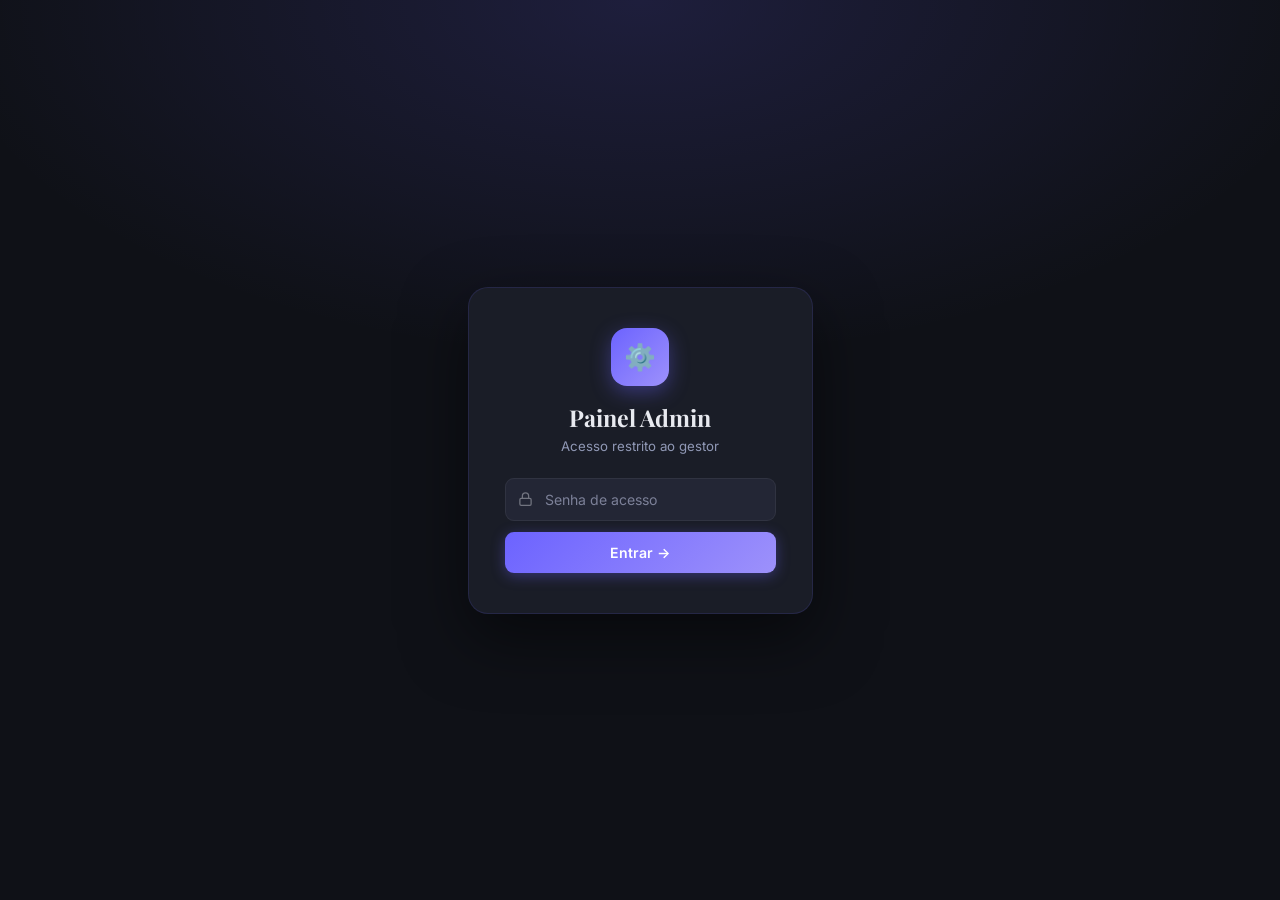
==== commit 887c620a: "Update and rename index1.html to index.html" ====
--- a/index.html
+++ b/index.html
@@ -2,1850 +2,2577 @@
 <html lang="pt-BR">
 <head>
 <meta charset="UTF-8">
-<meta name="viewport" content="width=device-width,initial-scale=1,maximum-scale=1,user-scalable=no">
-<meta name="theme-color" content="#0d0500">
-<meta name="apple-mobile-web-app-capable" content="yes">
-<meta name="apple-mobile-web-app-status-bar-style" content="black-translucent">
-<meta name="description" content="Cardápio digital — peça com facilidade">
-<link rel="manifest" href="#" id="manifest-link">
-<title>Cardápio Digital</title>
+<meta name="viewport" content="width=device-width,initial-scale=1">
+<title>⚙️ Admin — Cardápio Digital</title>
 <link rel="preconnect" href="https://fonts.googleapis.com">
-<link href="https://fonts.googleapis.com/css2?family=Playfair+Display:wght@400;700;900&family=DM+Sans:wght@300;400;500;600&display=swap" rel="stylesheet">
+<link href="https://fonts.googleapis.com/css2?family=Playfair+Display:wght@700;900&family=Inter:wght@300;400;500;600;700&display=swap" rel="stylesheet">
+<!-- ══ SUPABASE BOOTSTRAP ══ -->
+<script src="https://cdn.jsdelivr.net/npm/@supabase/supabase-js@2"></script>
+<script>
+window.SUPA_CONFIG = {
+  url:     'https://ykzoioswmakbxpcmeydf.supabase.co/rest/v1/',
+  anonKey: 'eyJhbGciOiJIUzI1NiIsInR5cCI6IkpXVCJ9.eyJpc3MiOiJzdXBhYmFzZSIsInJlZiI6Inlrem9pb3N3bWFrYnhwY21leWRmIiwicm9sZSI6ImFub24iLCJpYXQiOjE3NzY4OTU0MDgsImV4cCI6MjA5MjQ3MTQwOH0.4ifGxZ6PbnjkQEY_la_ijQ5QR3pYvVcUeVfbiCtsggU',
+  fnsBase: 'https://lfahsejuorvsriempvoc.supabase.co/functions/v1'
+};
+</script>
+<script src="supabase-adapter.js"></script>
+<script src="sync-indicator.js"></script>
+<!-- ══ ENGINES ══ -->
 <script src="credito.js"></script>
 <script src="entrega.js"></script>
 <style>
-/* ══ TOKENS ══ */
 :root{
-  --bg:#0d0500;--s1:#160901;--s2:#1f1005;--s3:#2a160a;--s4:#341d0e;
-  --gold:#e8a020;--gold2:#f5c842;--gold3:#ffd85c;--gdim:rgba(232,160,32,.12);
-  --red:#d93025;--green:#22c55e;--blue:#3b82f6;--purple:#8b5cf6;
-  --text:#f7ede0;--t2:#c9b59a;--muted:#7a6452;
-  --bord:rgba(232,160,32,.13);--bord2:rgba(255,255,255,.06);
-  --r:16px;--rsm:10px;--rxs:8px;
-  --serif:'Playfair Display',serif;--sans:'DM Sans',sans-serif;
-}
-*,*::before,*::after{box-sizing:border-box;margin:0;padding:0;-webkit-tap-highlight-color:transparent}
-html{scroll-behavior:smooth}
-body{background:var(--bg);color:var(--text);font-family:var(--sans);min-height:100vh;overflow-x:hidden;-webkit-font-smoothing:antialiased}
-button{cursor:pointer;border:none;font-family:var(--sans);outline:none}
-input,textarea,select{font-family:var(--sans);outline:none}
-img{display:block}
-::-webkit-scrollbar{width:3px;height:3px}
-::-webkit-scrollbar-thumb{background:var(--bord);border-radius:99px}
-
-/* ══ HEADER ══ */
-.hdr{position:sticky;top:0;z-index:200;height:62px;background:rgba(13,5,0,.96);backdrop-filter:blur(24px);-webkit-backdrop-filter:blur(24px);border-bottom:1px solid var(--bord);display:flex;align-items:center;justify-content:space-between;padding:0 18px;gap:10px}
-.hdr-left{display:flex;align-items:center;gap:9px;flex:1;min-width:0}
-.logo-wrap{display:flex;align-items:center;gap:8px;min-width:0}
-.logo-ico{font-size:1.4rem;flex-shrink:0}
-.logo{font-family:var(--serif);font-size:1.2rem;font-weight:900;white-space:nowrap;overflow:hidden;text-overflow:ellipsis}
-.logo em{color:var(--gold);font-style:normal}
-.open-pill{flex-shrink:0;display:flex;align-items:center;gap:4px;background:rgba(34,197,94,.1);border:1px solid rgba(34,197,94,.22);border-radius:20px;padding:3px 9px;font-size:.67rem;font-weight:600;color:var(--green)}
-.odot{width:5px;height:5px;border-radius:50%;background:var(--green);animation:bk 2s infinite}
-@keyframes bk{0%,100%{opacity:1}50%{opacity:.3}}
-.hdr-right{display:flex;align-items:center;gap:7px;flex-shrink:0}
-.auth-btn{background:var(--s2);border:1px solid var(--bord2);border-radius:50px;padding:7px 14px;font-size:.8rem;font-weight:600;color:var(--t2);display:flex;align-items:center;gap:5px;transition:border-color .15s}
-.auth-btn:hover{border-color:var(--gold)}
-.cart-fab{position:relative;background:var(--gold);border-radius:50px;padding:8px 16px;font-size:.84rem;font-weight:700;color:#1a0c02;display:flex;align-items:center;gap:5px;box-shadow:0 3px 12px rgba(232,160,32,.38);transition:transform .12s}
-.cart-fab:active{transform:scale(.94)}
-.cbadge{position:absolute;top:-6px;right:-6px;background:var(--red);color:#fff;border-radius:50%;width:19px;height:19px;display:none;align-items:center;justify-content:center;font-size:.66rem;font-weight:800;border:2px solid var(--bg);animation:popIn .2s both;transition:transform .2s cubic-bezier(.34,1.56,.64,1)}
-.cbadge.on{display:flex}
-@keyframes popIn{from{transform:scale(0)}to{transform:scale(1)}}
-
-/* ══ HERO ══ */
-.hero{position:relative;padding:28px 20px 20px;text-align:center;overflow:hidden}
-.hero::before{content:'';position:absolute;inset:0;background:radial-gradient(ellipse 70% 50% at 50% 0%,rgba(232,160,32,.08),transparent);pointer-events:none}
-.hero-title{font-family:var(--serif);font-size:clamp(1.8rem,7vw,3rem);font-weight:900;line-height:1.1;background:linear-gradient(135deg,var(--gold3),var(--gold),var(--gold2));-webkit-background-clip:text;-webkit-text-fill-color:transparent;background-clip:text}
-.hero-sub{color:var(--t2);margin-top:6px;font-size:.87rem;line-height:1.5}
-.hero-hrs{display:none;align-items:center;gap:5px;margin-top:10px;background:var(--s2);border:1px solid var(--bord);border-radius:20px;padding:4px 12px;font-size:.74rem;color:var(--t2)}
-.hero-hrs.on{display:inline-flex}
-/* Status fechado */
-.closed-notice{display:none;margin:0 18px 14px;padding:12px 15px;background:rgba(217,48,37,.08);border:1px solid rgba(217,48,37,.25);border-radius:var(--r);font-size:.85rem;color:#f87171;align-items:center;gap:9px}
-.closed-notice.on{display:flex}
-
-/* ══ CREDIT BANNER ══ */
-.credit-banner{display:none;align-items:center;gap:12px;margin:0 18px 14px;padding:13px 15px;background:linear-gradient(135deg,rgba(139,92,246,.15),rgba(139,92,246,.06));border:1px solid rgba(139,92,246,.3);border-radius:var(--r)}
-.credit-banner.on{display:flex}
-.cb-icon{font-size:1.8rem;flex-shrink:0}
-.cb-info{flex:1;min-width:0}
-.cb-title{font-weight:700;font-size:.9rem;color:#c4b5fd}
-.cb-sub{font-size:.76rem;color:var(--t2);margin-top:2px}
-.cb-btn{background:rgba(139,92,246,.25);border:1px solid rgba(139,92,246,.4);border-radius:var(--rxs);padding:7px 13px;font-size:.78rem;font-weight:700;color:#c4b5fd;flex-shrink:0;white-space:nowrap}
-
-/* ══ OFFERS ══ */
-.offers-wrap{padding:0 18px;display:none}.offers-wrap.on{display:block}
-.oh{display:flex;align-items:center;gap:8px;margin-bottom:13px}
-.flame{font-size:1.2rem;animation:fd 1.3s ease-in-out infinite alternate;display:inline-block}
-@keyframes fd{0%{transform:scale(1) rotate(-4deg);filter:drop-shadow(0 0 5px #f59e0b)}100%{transform:scale(1.12) rotate(3deg);filter:drop-shadow(0 0 12px #ef4444)}}
-.oh-lbl{font-family:var(--serif);font-size:1.1rem;font-weight:900;background:linear-gradient(90deg,var(--gold3),var(--gold));-webkit-background-clip:text;-webkit-text-fill-color:transparent;background-clip:text}
-.hot-pill{margin-left:auto;background:linear-gradient(135deg,#ef4444,#b91c1c);color:#fff;font-size:.64rem;font-weight:800;border-radius:20px;padding:3px 9px;text-transform:uppercase;letter-spacing:.5px;animation:hp 1.8s ease-in-out infinite}
-@keyframes hp{0%,100%{box-shadow:0 0 0 0 rgba(239,68,68,.4)}50%{box-shadow:0 0 0 6px rgba(239,68,68,0)}}
-.offers-row{display:flex;gap:11px;overflow-x:auto;padding-bottom:16px;scrollbar-width:none}
-.offers-row::-webkit-scrollbar{display:none}
-.oc{flex-shrink:0;width:175px;background:var(--s1);border:1px solid rgba(232,160,32,.2);border-radius:17px;overflow:hidden;position:relative;cursor:pointer;transition:transform .16s,border-color .16s,box-shadow .16s}
-.oc:active{transform:scale(.96)}
-.oc:hover{border-color:var(--gold);transform:translateY(-3px);box-shadow:0 8px 24px rgba(232,160,32,.15)}
-.oc-rib{position:absolute;top:8px;left:-1px;z-index:3;background:linear-gradient(90deg,#ef4444,#f97316);color:#fff;font-size:.62rem;font-weight:800;padding:3px 8px;border-radius:0 7px 7px 0;text-transform:uppercase;overflow:hidden}
-.oc-rib::after{content:'';position:absolute;inset:0;background:linear-gradient(90deg,transparent,rgba(255,255,255,.3),transparent);background-size:200% 100%;animation:rs 2.5s infinite}
-@keyframes rs{0%{background-position:-200% 0}100%{background-position:200% 0}}
-.oc-img{width:100%;height:105px;background:var(--s2);display:flex;align-items:center;justify-content:center;font-size:2.8rem;overflow:hidden;position:relative}
-.oc-img img{width:100%;height:100%;object-fit:cover;transition:transform .3s}
-.oc:hover .oc-img img{transform:scale(1.06)}
-.oc-body{padding:9px 10px 11px}
-.oc-name{font-weight:700;font-size:.84rem;line-height:1.3;margin-bottom:3px}
-.oc-desc{font-size:.71rem;color:var(--muted);display:-webkit-box;-webkit-line-clamp:2;-webkit-box-orient:vertical;overflow:hidden;margin-bottom:7px}
-.oc-row{display:flex;align-items:center;justify-content:space-between}
-.oc-price{font-family:var(--serif);font-size:.98rem;font-weight:700;color:var(--gold2)}
-.oc-old{font-size:.68rem;color:var(--muted);text-decoration:line-through;margin-bottom:1px}
-.oc-add{background:var(--gold);border-radius:50%;width:30px;height:30px;font-size:1.1rem;font-weight:700;color:#1a0c02;display:flex;align-items:center;justify-content:center;transition:transform .1s,background .1s}
-.oc-add:active{transform:scale(.86);background:var(--gold2)}
-.od{height:1px;background:var(--bord);margin:0 18px 20px}
-
-/* ══ SEARCH ══ */
-.srch{padding:0 18px 13px;position:relative}
-.srch-icon{position:absolute;left:31px;top:50%;transform:translateY(-50%);opacity:.4;pointer-events:none}
-.srch-bar{width:100%;background:var(--s2);border:1px solid var(--bord);border-radius:50px;padding:11px 18px 11px 42px;color:var(--text);font-size:.88rem;transition:border-color .18s,box-shadow .18s}
-.srch-bar:focus{border-color:var(--gold);box-shadow:0 0 0 3px rgba(232,160,32,.1)}
-.srch-bar::placeholder{color:var(--muted)}
-.srch-x{position:absolute;right:30px;top:50%;transform:translateY(-50%);background:var(--s3);border:none;border-radius:50%;width:22px;height:22px;color:var(--muted);font-size:.75rem;display:none;align-items:center;justify-content:center}
-.srch-x.on{display:flex}
-
-/* ══ CATEGORIES ══ */
-.cats{display:flex;gap:7px;overflow-x:auto;padding:0 18px 16px;scrollbar-width:none}
-.cats::-webkit-scrollbar{display:none}
-.chip{flex-shrink:0;background:var(--s2);border:1px solid var(--bord);border-radius:50px;padding:7px 16px;font-size:.82rem;font-weight:500;color:var(--muted);white-space:nowrap;transition:all .16s}
-.chip.on{background:var(--gold);border-color:var(--gold);color:#1a0c02;font-weight:700}
-
-/* ══ MENU ══ */
-.menu{padding:0 18px 140px}
-.cat-hd{font-family:var(--serif);font-size:1.2rem;font-weight:700;color:var(--gold);margin:26px 0 13px;display:flex;align-items:center;gap:9px}
-.cat-hd::after{content:'';flex:1;height:1px;background:var(--bord)}
-.items-list{display:flex;flex-direction:column;gap:9px}
-.ic{background:var(--s1);border:1px solid var(--bord);border-radius:var(--r);display:flex;overflow:hidden;transition:border-color .16s,transform .1s,box-shadow .16s;cursor:pointer;animation:fu .32s both}
-.ic:nth-child(2){animation-delay:.04s}.ic:nth-child(3){animation-delay:.08s}.ic:nth-child(4){animation-delay:.12s}.ic:nth-child(5){animation-delay:.16s}
-@keyframes fu{from{opacity:0;transform:translateY(10px)}to{opacity:1;transform:translateY(0)}}
-.ic:active{transform:scale(.985)}
-.ic:hover{border-color:rgba(232,160,32,.35);box-shadow:0 4px 18px rgba(0,0,0,.28)}
-.ic.unavail{opacity:.4;pointer-events:none}
-.ic-img{width:95px;flex-shrink:0;background:var(--s2);display:flex;align-items:center;justify-content:center;font-size:2.4rem;min-height:95px;overflow:hidden;position:relative}
-.ic-img img{width:100%;height:100%;object-fit:cover;transition:transform .3s}
-.ic:hover .ic-img img{transform:scale(1.05)}
-.ic-pbadge{position:absolute;bottom:5px;right:5px;background:var(--red);color:#fff;font-size:.6rem;font-weight:800;border-radius:5px;padding:2px 5px}
-.ic-new{position:absolute;top:5px;left:5px;background:var(--purple);color:#fff;font-size:.6rem;font-weight:800;border-radius:5px;padding:2px 5px}
-.ic-body{flex:1;padding:11px 12px 11px 0;display:flex;flex-direction:column;gap:4px;min-width:0}
-.ic-name{font-weight:700;font-size:.91rem;line-height:1.3}
-.ic-desc{color:var(--t2);font-size:.76rem;line-height:1.4;flex:1;display:-webkit-box;-webkit-line-clamp:2;-webkit-box-orient:vertical;overflow:hidden}
-.ic-tags{display:flex;gap:4px;flex-wrap:wrap}
-.itag{font-size:.62rem;font-weight:600;border-radius:5px;padding:2px 6px;background:var(--s3);color:var(--t2)}
-.itag.veg{background:rgba(34,197,94,.1);color:#4ade80}
-.itag.hot{background:rgba(239,68,68,.1);color:#f87171}
-.itag.pop{background:rgba(232,160,32,.1);color:var(--gold)}
-.ic-foot{display:flex;align-items:center;justify-content:space-between;margin-top:3px}
-.ic-prices{display:flex;flex-direction:column}
-.ic-old{font-size:.7rem;color:var(--muted);text-decoration:line-through}
-.ic-price{font-family:var(--serif);font-size:1.05rem;font-weight:700;color:var(--gold2)}
-.add-btn{background:var(--gold);border-radius:50%;width:32px;height:32px;font-size:1.2rem;font-weight:700;color:#1a0c02;display:flex;align-items:center;justify-content:center;flex-shrink:0;transition:transform .1s,background .1s}
-.add-btn:active{transform:scale(.86);background:var(--gold2)}
-.qrow{display:flex;align-items:center;gap:7px}
-.qb{background:var(--s2);border:1px solid var(--bord);border-radius:50%;width:28px;height:28px;font-size:.9rem;font-weight:700;color:var(--text);display:flex;align-items:center;justify-content:center;transition:background .1s}
-.qb.minus{color:var(--red);border-color:rgba(217,48,37,.3)}
-.qb:active{background:var(--gold);color:#1a0c02;border-color:var(--gold)}
-.qn{font-weight:700;font-size:.9rem;min-width:16px;text-align:center}
-mark{background:rgba(232,160,32,.22);color:var(--gold2);border-radius:3px;padding:0 2px}
-.no-results{text-align:center;padding:50px 20px;color:var(--muted)}
-.no-results .nr-ico{font-size:2.6rem;margin-bottom:9px}
-
-/* ══ FLOAT CART ══ */
-.float-cart{position:fixed;bottom:22px;left:50%;transform:translateX(-50%);z-index:150;background:linear-gradient(135deg,var(--gold),var(--gold2));border-radius:50px;padding:13px 26px;color:#1a0c02;font-size:.9rem;font-weight:700;display:none;align-items:center;gap:9px;box-shadow:0 6px 24px rgba(232,160,32,.48);cursor:pointer;white-space:nowrap;transition:transform .15s}
-.float-cart.on{display:flex}
-.float-cart:active{transform:translateX(-50%) scale(.96)}
-.fc-n{background:rgba(0,0,0,.18);border-radius:20px;padding:2px 8px;font-size:.78rem;font-weight:800}
-
-/* ══ OVERLAYS ══ */
-.overlay{position:fixed;inset:0;z-index:300;background:rgba(0,0,0,.78);backdrop-filter:blur(6px);-webkit-backdrop-filter:blur(6px);display:flex;align-items:flex-end;justify-content:center;opacity:0;pointer-events:none;transition:opacity .24s}
-.overlay.on{opacity:1;pointer-events:all}
-.sheet{background:var(--s1);border-top:1px solid var(--bord);border-radius:22px 22px 0 0;width:100%;max-width:520px;max-height:92vh;overflow-y:auto;transform:translateY(100%);transition:transform .3s cubic-bezier(.4,0,.2,1)}
-.overlay.on .sheet{transform:translateY(0)}
-.drag-bar{width:36px;height:4px;background:var(--s4);border-radius:2px;margin:12px auto 0;flex-shrink:0}
-.sh-hd{padding:13px 18px 11px;border-bottom:1px solid var(--bord);display:flex;align-items:center;justify-content:space-between;flex-shrink:0}
-.sh-hd h2,.sh-hd h3{font-family:var(--serif);font-size:1.05rem;font-weight:700}
-.sh-close{background:var(--s3);border-radius:50%;width:28px;height:28px;color:var(--t2);font-size:.9rem;display:flex;align-items:center;justify-content:center;transition:background .15s}
-.sh-close:hover{background:var(--red);color:#fff}
-
-/* ══ DETAIL ══ */
-.det-img-w{width:100%;height:210px;background:var(--s2);display:flex;align-items:center;justify-content:center;font-size:5rem;overflow:hidden;position:relative}
-.det-img-w img{width:100%;height:100%;object-fit:cover}
-.det-img-ov{position:absolute;bottom:0;left:0;right:0;height:60px;background:linear-gradient(to top,var(--s1),transparent)}
-.det-cls{position:absolute;top:11px;right:11px;z-index:2;background:rgba(0,0,0,.55);backdrop-filter:blur(8px);border-radius:50%;width:32px;height:32px;color:#fff;display:flex;align-items:center;justify-content:center;font-size:.9rem}
-.det-body{padding:16px 20px 28px}
-.det-name{font-family:var(--serif);font-size:1.4rem;font-weight:900;margin-bottom:5px}
-.det-tags-row{display:flex;gap:6px;flex-wrap:wrap;margin-bottom:9px}
-.det-desc{color:var(--t2);font-size:.87rem;line-height:1.6;margin-bottom:14px}
-.det-price-row{display:flex;align-items:flex-end;gap:10px;margin-bottom:18px}
-.det-price{font-family:var(--serif);font-size:1.65rem;font-weight:900;color:var(--gold2)}
-.det-old{font-size:.86rem;color:var(--muted);text-decoration:line-through;margin-bottom:3px}
-.det-save{font-size:.76rem;color:var(--green);font-weight:600;margin-bottom:3px}
-.obs-lbl{font-size:.79rem;font-weight:600;color:var(--muted);margin-bottom:5px}
-.obs-ta{width:100%;background:var(--s2);border:1px solid var(--bord);border-radius:var(--rsm);padding:10px 13px;color:var(--text);font-size:.86rem;resize:none;height:66px;margin-bottom:15px;transition:border-color .18s}
-.obs-ta:focus{border-color:var(--gold)}
-.obs-ta::placeholder{color:var(--muted)}
-.det-add-btn{width:100%;background:var(--gold);border-radius:13px;padding:14px;font-size:.96rem;font-weight:700;color:#1a0c02;display:flex;align-items:center;justify-content:center;gap:7px;transition:transform .1s,filter .1s}
-.det-add-btn:active{transform:scale(.98);filter:brightness(.9)}
-
-/* ══ UPSELL ══ */
-.ups-added{margin:12px 18px;padding:10px 13px;background:rgba(232,160,32,.08);border:1px solid rgba(232,160,32,.2);border-radius:11px;display:flex;align-items:center;gap:10px}
-.ups-ico{font-size:1.65rem}
-.ups-name{font-weight:700;font-size:.87rem}
-.ups-sub{font-size:.73rem;color:var(--t2);margin-top:1px}
-.ups-sublbl{padding:0 18px 8px;font-size:.79rem;color:var(--t2)}
-.ups-list{display:flex;flex-direction:column;gap:7px;padding:0 18px}
-.ups-row{background:var(--s2);border:1px solid var(--bord);border-radius:11px;padding:9px 12px;display:flex;align-items:center;gap:10px;cursor:pointer;transition:border-color .14s}
-.ups-row:hover{border-color:rgba(232,160,32,.35)}
-.ups-img{width:42px;height:42px;border-radius:8px;background:var(--s3);display:flex;align-items:center;justify-content:center;font-size:1.35rem;overflow:hidden;flex-shrink:0}
-.ups-img img{width:100%;height:100%;object-fit:cover}
-.ups-info{flex:1;min-width:0}
-.ups-iname{font-weight:600;font-size:.85rem;white-space:nowrap;overflow:hidden;text-overflow:ellipsis}
-.ups-idesc{font-size:.72rem;color:var(--muted);margin-top:1px;white-space:nowrap;overflow:hidden;text-overflow:ellipsis}
-.ups-iprice{font-family:var(--serif);font-size:.9rem;font-weight:700;color:var(--gold2);white-space:nowrap}
-.ups-iadd{background:var(--gold);border-radius:50%;width:28px;height:28px;font-size:.95rem;font-weight:700;color:#1a0c02;display:flex;align-items:center;justify-content:center;flex-shrink:0;transition:background .1s}
-.ups-iadd.done{background:var(--green)}
-.ups-skip{display:block;width:calc(100% - 36px);margin:11px 18px 0;background:none;border:1px solid var(--bord);border-radius:11px;padding:10px;font-size:.84rem;color:var(--muted);transition:border-color .15s,color .15s}
-.ups-skip:hover{border-color:var(--gold);color:var(--text)}
-
-/* ══ CART ══ */
-.cart-body{flex:1;overflow-y:auto;padding:10px 18px}
-.citem{display:flex;align-items:center;gap:9px;padding:10px 0;border-bottom:1px solid var(--bord)}
-.citem:last-child{border-bottom:none}
-.citem-img{width:40px;height:40px;border-radius:8px;background:var(--s2);display:flex;align-items:center;justify-content:center;font-size:1.3rem;overflow:hidden;flex-shrink:0}
-.citem-img img{width:100%;height:100%;object-fit:cover}
-.citem-info{flex:1;min-width:0}
-.citem-name{font-weight:600;font-size:.87rem;white-space:nowrap;overflow:hidden;text-overflow:ellipsis}
-.citem-obs{font-size:.71rem;color:var(--muted);font-style:italic;margin-top:1px;white-space:nowrap;overflow:hidden;text-overflow:ellipsis}
-.citem-unit{font-size:.74rem;color:var(--gold);margin-top:1px}
-.ci-ctrl{display:flex;align-items:center;gap:6px;flex-shrink:0}
-.cqb{background:var(--s2);border:1px solid var(--bord);border-radius:50%;width:25px;height:25px;font-size:.85rem;font-weight:700;color:var(--text);display:flex;align-items:center;justify-content:center;transition:background .1s}
-.cqb.minus{color:var(--red);border-color:rgba(217,48,37,.28)}
-.cqb:active{background:var(--gold);color:#1a0c02}
-.cqn{font-weight:700;font-size:.86rem;min-width:15px;text-align:center}
-.cart-empty-st{text-align:center;padding:40px 20px;color:var(--muted)}
-.cart-empty-st .eico{font-size:2.8rem;margin-bottom:9px}
-
-/* Credit banner inside cart */
-.cart-credit-banner{margin:10px 18px;padding:11px 14px;background:rgba(139,92,246,.1);border:1px solid rgba(139,92,246,.25);border-radius:11px;display:none}
-.cart-credit-banner.on{display:block}
-.ccb-title{font-weight:700;font-size:.86rem;color:#c4b5fd;margin-bottom:5px}
-.ccb-row{display:flex;align-items:center;justify-content:space-between;font-size:.82rem;color:var(--t2);margin-bottom:4px}
-.ccb-toggle{display:flex;align-items:center;gap:8px;margin-top:8px}
-.ccb-toggle label{font-size:.82rem;color:var(--t2);cursor:pointer}
-input[type=checkbox]{accent-color:var(--purple);width:16px;height:16px;cursor:pointer}
-
-/* ══ FORM ══ */
-.form-area{padding:13px 18px;border-top:1px solid var(--bord);flex-shrink:0}
-.fs-title{font-size:.78rem;font-weight:700;color:var(--muted);text-transform:uppercase;letter-spacing:.5px;margin-bottom:8px;display:flex;align-items:center;gap:5px}
-.irow{display:flex;gap:8px;margin-bottom:8px}
-.ci{flex:1;background:var(--s2);border:1px solid var(--bord);border-radius:var(--rsm);padding:10px 12px;color:var(--text);font-size:.85rem;transition:border-color .16s}
-.ci:focus{border-color:var(--gold)}
-.ci::placeholder{color:var(--muted)}
-textarea.ci{resize:none;height:56px}
-.ci.full{width:100%;display:block;margin-bottom:8px}
-.dtog{display:flex;gap:7px;margin-bottom:8px}
-.dopt{flex:1;background:var(--s2);border:1.5px solid var(--bord);border-radius:var(--rsm);padding:9px 8px;display:flex;align-items:center;justify-content:center;gap:5px;font-size:.82rem;font-weight:600;color:var(--muted);transition:all .15s}
-.dopt.on{border-color:var(--gold);background:var(--gdim);color:var(--gold)}
-
-/* Delivery zone card */
-.delivery-section{padding:0 18px 10px;flex-shrink:0}
-.delivery-label{font-size:.78rem;font-weight:700;color:var(--muted);text-transform:uppercase;letter-spacing:.5px;margin-bottom:7px;display:flex;align-items:center;gap:5px}
-.addr-row{display:flex;gap:7px;margin-bottom:8px}
-.addr-row .ci{flex:1}
-.calc-btn{background:var(--gold);border-radius:var(--rsm);padding:9px 14px;font-size:.82rem;font-weight:700;color:#1a0c02;flex-shrink:0;transition:opacity .15s,transform .1s;white-space:nowrap}
-.calc-btn:active{transform:scale(.96)}
-.calc-btn:disabled{opacity:.5;cursor:not-allowed}
-
-/* Payment */
-.pay-wrap{display:flex;gap:6px;flex-wrap:wrap;margin-bottom:8px}
-.popt{flex:1;min-width:64px;background:var(--s2);border:1.5px solid var(--bord);border-radius:var(--rsm);padding:8px 7px;display:flex;flex-direction:column;align-items:center;gap:3px;cursor:pointer;transition:all .15s}
-.popt.on{border-color:var(--gold);background:var(--gdim)}
-.pico{font-size:1.2rem}
-.plbl{font-size:.67rem;font-weight:600;color:var(--muted);white-space:nowrap}
-.popt.on .plbl{color:var(--gold)}
-.troco-w{display:none;margin-bottom:8px}.troco-w.on{display:block}
-.troco-hint{font-size:.73rem;color:var(--muted);margin-bottom:4px}
-
-/* Cart footer */
-.cart-foot{padding:12px 18px 26px;border-top:1px solid var(--bord);flex-shrink:0;background:var(--s1)}
-.subtotline{display:flex;justify-content:space-between;font-size:.81rem;color:var(--t2);margin-bottom:4px}
-.totalline{display:flex;justify-content:space-between;align-items:baseline;margin-bottom:13px;margin-top:6px;padding-top:8px;border-top:1px solid var(--bord)}
-.tlbl{font-size:.9rem;font-weight:600;color:var(--t2)}
-.tval{font-family:var(--serif);font-size:1.5rem;font-weight:900;color:var(--gold2)}
-.wa-btn{width:100%;background:linear-gradient(135deg,#25D366,#1aaf56);border-radius:13px;padding:14px;color:#fff;font-size:.95rem;font-weight:700;display:flex;align-items:center;justify-content:center;gap:7px;box-shadow:0 4px 16px rgba(37,211,102,.3);transition:transform .12s,opacity .15s}
-.wa-btn:active{transform:scale(.98)}
-.wa-btn:disabled{opacity:.45}
-.wa-btn.blocked{opacity:.35;cursor:not-allowed}
-
-/* ══ AUTH ══ */
-.auth-tabs{display:flex;border-bottom:1px solid var(--bord);margin:0 18px 16px}
-.atab{flex:1;padding:11px 0;font-size:.88rem;font-weight:600;color:var(--muted);background:none;border-bottom:2px solid transparent;transition:color .15s,border-color .15s;text-align:center}
-.atab.on{color:var(--gold);border-color:var(--gold)}
-.auth-form{padding:0 18px 28px}
-.auth-form .ci.full{margin-bottom:9px}
-.auth-submit{width:100%;background:var(--gold);border-radius:12px;padding:13px;font-size:.95rem;font-weight:700;color:#1a0c02;margin-top:4px;transition:opacity .15s}
-.auth-submit:hover{opacity:.9}
-.auth-link{text-align:center;margin-top:11px;font-size:.82rem;color:var(--muted)}
-.auth-link button{background:none;color:var(--gold);font-weight:600;font-size:.82rem}
-.auth-err{background:rgba(217,48,37,.1);border:1px solid rgba(217,48,37,.25);border-radius:var(--rsm);padding:9px 13px;font-size:.82rem;color:#f87171;margin-bottom:10px;display:none}
-.auth-err.on{display:block}
-
-/* ══ PROFILE ══ */
-.profile-header{padding:20px 18px 16px;border-bottom:1px solid var(--bord);text-align:center}
-.profile-avatar{width:64px;height:64px;border-radius:50%;background:linear-gradient(135deg,var(--gold),var(--gold2));display:flex;align-items:center;justify-content:center;font-size:1.7rem;font-weight:900;color:#1a0c02;margin:0 auto 10px;font-family:var(--serif)}
-.profile-name{font-family:var(--serif);font-size:1.2rem;font-weight:700}
-.profile-email{font-size:.8rem;color:var(--t2);margin-top:2px}
-.profile-phone{font-size:.78rem;color:var(--muted);margin-top:1px}
-.profile-body{padding:16px 18px 28px}
-.pstat-grid{display:grid;grid-template-columns:1fr 1fr;gap:10px;margin-bottom:18px}
-.pstat{background:var(--s2);border:1px solid var(--bord);border-radius:12px;padding:13px 14px;position:relative;overflow:hidden}
-.pstat .bar{position:absolute;top:0;left:0;right:0;height:3px}
-.pstat.g .bar{background:var(--green)}.pstat.gold .bar{background:var(--gold)}.pstat.p .bar{background:var(--purple)}.pstat.b .bar{background:var(--blue)}
-.pstat-lbl{font-size:.7rem;color:var(--t2);font-weight:500;text-transform:uppercase;letter-spacing:.4px;margin-bottom:4px}
-.pstat-val{font-family:var(--serif);font-size:1.25rem;font-weight:900;line-height:1}
-.pstat-sub{font-size:.7rem;color:var(--muted);margin-top:3px}
-.credit-card-vis{background:linear-gradient(135deg,#4c1d95,#7c3aed,#5b21b6);border-radius:16px;padding:18px 20px 16px;margin-bottom:16px;position:relative;overflow:hidden}
-.credit-card-vis::before{content:'';position:absolute;top:-30px;right:-30px;width:120px;height:120px;border-radius:50%;background:rgba(255,255,255,.07)}
-.credit-card-vis::after{content:'';position:absolute;bottom:-40px;left:-20px;width:140px;height:140px;border-radius:50%;background:rgba(255,255,255,.05)}
-.ccv-label{font-size:.72rem;font-weight:700;color:rgba(255,255,255,.65);text-transform:uppercase;letter-spacing:.7px;margin-bottom:3px;position:relative}
-.ccv-value{font-family:var(--serif);font-size:1.6rem;font-weight:900;color:#fff;margin-bottom:10px;position:relative}
-.ccv-row{display:flex;justify-content:space-between;align-items:flex-end;position:relative}
-.ccv-info{font-size:.75rem;color:rgba(255,255,255,.7)}
-.ccv-info strong{color:#fff;display:block;font-size:.88rem;margin-top:1px}
-.ccv-badge{background:rgba(255,255,255,.18);border-radius:8px;padding:4px 10px;font-size:.73rem;font-weight:700;color:#fff}
-.credit-card-locked{background:var(--s2);border:1px solid var(--bord);border-radius:16px;padding:16px 18px;margin-bottom:16px;text-align:center}
-.ccl-icon{font-size:2rem;margin-bottom:6px}
-.ccl-title{font-weight:700;font-size:.92rem;margin-bottom:4px}
-.ccl-sub{font-size:.79rem;color:var(--t2);line-height:1.5}
-.ccl-progress{margin-top:10px;background:var(--s3);border-radius:99px;height:6px;overflow:hidden}
-.ccl-bar{height:100%;background:linear-gradient(90deg,var(--gold),var(--gold2));border-radius:99px;transition:width .4s}
-.ccl-prog-lbl{font-size:.72rem;color:var(--muted);margin-top:5px}
-.p-section-title{font-family:var(--serif);font-size:.95rem;font-weight:700;color:var(--gold);margin-bottom:10px;display:flex;align-items:center;gap:8px}
-.p-section-title::after{content:'';flex:1;height:1px;background:var(--bord)}
-.order-hist-item{background:var(--s2);border:1px solid var(--bord);border-radius:11px;padding:11px 13px;margin-bottom:8px}
-.ohi-top{display:flex;justify-content:space-between;align-items:center;margin-bottom:5px}
-.ohi-id{font-weight:700;font-size:.85rem}
-.ohi-status{font-size:.71rem;font-weight:700;border-radius:20px;padding:3px 9px}
-.ohi-status.delivered{background:rgba(34,197,94,.12);color:var(--green)}
-.ohi-status.pending{background:rgba(245,158,11,.12);color:#f59e0b}
-.ohi-status.preparing{background:rgba(249,115,22,.12);color:#f97316}
-.ohi-items{font-size:.78rem;color:var(--t2);margin-bottom:3px}
-.ohi-foot{display:flex;justify-content:space-between;font-size:.78rem}
-.ohi-date{color:var(--muted)}
-.ohi-total{font-weight:700;color:var(--gold2)}
-.coupon-item{background:linear-gradient(135deg,rgba(232,160,32,.12),rgba(232,160,32,.05));border:1px solid rgba(232,160,32,.3);border-radius:11px;padding:11px 13px;margin-bottom:8px;display:flex;align-items:center;gap:11px}
-.coupon-ico{font-size:1.6rem;flex-shrink:0}
-.coupon-code{font-weight:800;font-size:.95rem;color:var(--gold);font-family:monospace;letter-spacing:1px}
-.coupon-desc{font-size:.76rem;color:var(--t2);margin-top:2px}
-.coupon-exp{font-size:.71rem;color:var(--muted);margin-top:2px}
-.no-items-msg{text-align:center;padding:22px 0;color:var(--muted);font-size:.85rem}
-
-/* ══ SUCCESS ══ */
-.success-ov{position:fixed;inset:0;z-index:700;background:var(--bg);display:none;flex-direction:column;align-items:center;justify-content:center;text-align:center;padding:28px;animation:fdi .4s both}
-.success-ov.on{display:flex}
-@keyframes fdi{from{opacity:0}to{opacity:1}}
-.sico{font-size:5rem;margin-bottom:14px;animation:bi .55s .1s both}
-@keyframes bi{0%{transform:scale(0)}60%{transform:scale(1.12)}100%{transform:scale(1)}}
-.stitle{font-family:var(--serif);font-size:1.75rem;font-weight:900;color:var(--gold);margin-bottom:7px}
-.ssub{color:var(--t2);font-size:.88rem;line-height:1.6;margin-bottom:5px}
-.soid{font-size:.78rem;color:var(--muted);margin-bottom:22px}
-.track-box{background:var(--s2);border:1px solid var(--bord);border-radius:var(--r);padding:14px 18px;width:100%;max-width:340px;margin-bottom:22px;text-align:left}
-.ts{display:flex;align-items:center;gap:9px;padding:7px 0;border-bottom:1px solid var(--bord);font-size:.84rem}
-.ts:last-child{border-bottom:none}
-.ts-ico{font-size:1rem;flex-shrink:0}
-.ts-name{font-weight:600}
-.ts-t{font-size:.73rem;color:var(--muted);margin-top:1px}
-.ts.cur .ts-name{color:var(--gold)}
-.snew-btn{background:var(--gold);border-radius:50px;padding:12px 30px;font-size:.93rem;font-weight:700;color:#1a0c02;transition:transform .1s}
-.snew-btn:active{transform:scale(.96)}
-
-/* ══ TOAST ══ */
-.toast-wrap{position:fixed;bottom:26px;left:50%;transform:translateX(-50%);z-index:600;display:flex;flex-direction:column;gap:7px;align-items:center;pointer-events:none}
-.tmsg{background:var(--s3);border:1px solid var(--bord);border-radius:50px;padding:9px 20px;font-weight:600;font-size:.83rem;color:var(--text);white-space:nowrap;box-shadow:0 4px 16px rgba(0,0,0,.35);opacity:0;transform:translateY(14px);transition:opacity .22s,transform .22s;max-width:90vw;overflow:hidden;text-overflow:ellipsis}
-.tmsg.on{opacity:1;transform:translateY(0)}
-.tmsg.gold{background:var(--gold);color:#1a0c02;border-color:var(--gold)}
-.tmsg.err{background:rgba(217,48,37,.12);color:#f87171;border-color:rgba(217,48,37,.3)}
-.tmsg.purple{background:rgba(139,92,246,.2);color:#c4b5fd;border-color:rgba(139,92,246,.3)}
+  --bg:#0f1117;--s1:#1a1d27;--s2:#232635;--s3:#2d3148;--s4:#363b58;
+  --accent:#6c63ff;--acch:#8b85ff;--accg:linear-gradient(135deg,#6c63ff,#9d91fb);
+  --green:#22c55e;--yellow:#f59e0b;--red:#ef4444;--blue:#3b82f6;--orange:#f97316;--purple:#8b5cf6;--pink:#ec4899;
+  --text:#e8eaf0;--muted:#7c8098;--muted2:#9098b5;
+  --bord:rgba(108,99,255,.14);--bord2:rgba(255,255,255,.06);
+  --r:12px;--rsm:8px;--sw:252px;--sc:66px;
+}
+*,*::before,*::after{box-sizing:border-box;margin:0;padding:0}
+html,body{height:100%;overflow:hidden}
+body{background:var(--bg);color:var(--text);font-family:'Inter',sans-serif;font-size:14px;display:flex}
+button{cursor:pointer;border:none;font-family:'Inter',sans-serif}
+input,select,textarea{font-family:'Inter',sans-serif}
+::-webkit-scrollbar{width:4px;height:4px}
+::-webkit-scrollbar-thumb{background:var(--s4);border-radius:99px}
+
+/* ── LOGIN ── */
+.ls{position:fixed;inset:0;z-index:2000;background:var(--bg);display:flex;align-items:center;justify-content:center;background-image:radial-gradient(ellipse 55% 40% at 50% 0%,rgba(108,99,255,.16),transparent)}
+.lc{background:var(--s1);border:1px solid var(--bord);border-radius:20px;padding:40px 36px;width:345px;text-align:center;box-shadow:0 24px 64px rgba(0,0,0,.5)}
+.lic{width:58px;height:58px;border-radius:16px;background:var(--accg);display:flex;align-items:center;justify-content:center;font-size:1.6rem;margin:0 auto 16px;box-shadow:0 6px 20px rgba(108,99,255,.38)}
+.lc h1{font-family:'Playfair Display',serif;font-size:1.45rem;font-weight:700;margin-bottom:5px}
+.lc p{color:var(--muted2);font-size:.83rem;margin-bottom:24px}
+.lf{position:relative;margin-bottom:11px}
+.lf svg{position:absolute;left:13px;top:50%;transform:translateY(-50%);opacity:.4}
+.li{width:100%;background:var(--s2);border:1px solid var(--bord2);border-radius:9px;padding:12px 14px 12px 39px;color:var(--text);font-size:.88rem;outline:none;transition:border-color .18s}
+.li:focus{border-color:var(--accent)}
+.li::placeholder{color:var(--muted)}
+.lb{width:100%;background:var(--accg);border:none;border-radius:9px;padding:12px;color:#fff;font-size:.88rem;font-weight:600;cursor:pointer;box-shadow:0 3px 14px rgba(108,99,255,.36);transition:opacity .18s}
+.lb:hover{opacity:.9}
+.lerr{color:var(--red);font-size:.8rem;margin-top:8px;display:none}
+
+/* ── SIDEBAR ── */
+.sidebar{width:var(--sw);flex-shrink:0;background:var(--s1);border-right:1px solid var(--bord);display:flex;flex-direction:column;height:100vh;overflow:hidden;transition:width .27s cubic-bezier(.4,0,.2,1);position:relative;z-index:100}
+.sidebar.col{width:var(--sc)}
+.sidebar.col .nl,.sidebar.col .nt,.sidebar.col .sb-store,.sidebar.col .fi{display:none!important}
+.sidebar.col .nav-item{justify-content:center;padding:11px 0}
+.sidebar.col .nav-group{padding:0 9px}
+.sidebar.col .nb{width:7px;height:7px;padding:0;border-radius:50%;position:absolute;top:8px;right:8px;min-width:0;font-size:0}
+.sidebar.col .nav-item:hover::after{content:attr(data-tip);position:absolute;left:calc(var(--sc) + 5px);top:50%;transform:translateY(-50%);background:var(--s4);border:1px solid var(--bord2);color:var(--text);border-radius:7px;padding:5px 11px;font-size:.78rem;font-weight:500;white-space:nowrap;z-index:300;pointer-events:none;box-shadow:0 4px 14px rgba(0,0,0,.35)}
+.sbh{padding:0 15px;height:62px;display:flex;align-items:center;justify-content:space-between;border-bottom:1px solid var(--bord);flex-shrink:0}
+.sbb{display:flex;align-items:center;gap:9px;overflow:hidden;min-width:0}
+.sbico{width:34px;height:34px;border-radius:9px;background:var(--accg);display:flex;align-items:center;justify-content:center;font-size:1rem;flex-shrink:0;box-shadow:0 3px 10px rgba(108,99,255,.28)}
+.sbn{font-family:'Playfair Display',serif;font-size:.93rem;font-weight:700;white-space:nowrap;overflow:hidden}
+.col-btn{background:none;border:none;color:var(--muted);padding:5px;border-radius:7px;display:flex;align-items:center;justify-content:center;transition:all .18s;flex-shrink:0}
+.col-btn:hover{background:var(--s3);color:var(--text)}
+.sb-store{margin:10px 12px;background:var(--s2);border:1px solid var(--bord2);border-radius:11px;padding:9px 11px;display:flex;align-items:center;gap:8px;flex-shrink:0}
+.sdot{width:7px;height:7px;border-radius:50%;background:var(--green);box-shadow:0 0 0 3px rgba(34,197,94,.18);flex-shrink:0;animation:gl 2s infinite}
+@keyframes gl{0%,100%{box-shadow:0 0 0 3px rgba(34,197,94,.18)}50%{box-shadow:0 0 0 5px rgba(34,197,94,.07)}}
+.ssi{overflow:hidden;min-width:0}
+.ssn{font-size:.8rem;font-weight:600;white-space:nowrap;overflow:hidden;text-overflow:ellipsis}
+.sss{font-size:.69rem;color:var(--green)}
+.nav-scroll{flex:1;overflow-y:auto;padding:6px 0}
+.nav-group{padding:0 12px;margin-bottom:2px}
+.nl{font-size:.63rem;font-weight:700;letter-spacing:1.1px;color:var(--muted);text-transform:uppercase;padding:13px 0 5px 2px;display:block}
+.nav-item{display:flex;align-items:center;gap:9px;padding:9px 11px;border-radius:9px;cursor:pointer;color:var(--muted2);font-weight:500;font-size:.86rem;transition:all .14s;margin-bottom:1px;position:relative;white-space:nowrap;overflow:hidden}
+.nav-item:hover{background:var(--s2);color:var(--text)}
+.nav-item.on{background:rgba(108,99,255,.12);color:var(--acch)}
+.nav-item.on::before{content:'';position:absolute;left:0;top:50%;transform:translateY(-50%);width:3px;height:52%;border-radius:0 2px 2px 0;background:var(--accent)}
+.ni{font-size:1rem;flex-shrink:0;width:20px;text-align:center}
+.nb{margin-left:auto;flex-shrink:0;background:var(--red);color:#fff;border-radius:20px;padding:2px 7px;font-size:.69rem;font-weight:700}
+.nt{flex:1;overflow:hidden;text-overflow:ellipsis}
+.sbf{border-top:1px solid var(--bord);padding:11px 12px;flex-shrink:0}
+.sfin{display:flex;align-items:center;gap:9px;padding:7px 9px;border-radius:9px;cursor:pointer;transition:background .18s}
+.sfin:hover{background:var(--s2)}
+.fav{width:30px;height:30px;border-radius:50%;background:var(--accg);display:flex;align-items:center;justify-content:center;font-size:.88rem;flex-shrink:0}
+.fi{overflow:hidden;min-width:0}
+.fn{font-size:.8rem;font-weight:600;white-space:nowrap;overflow:hidden;text-overflow:ellipsis}
+.fv{font-size:.68rem;color:var(--muted)}
+
+/* ── MAIN ── */
+.main{flex:1;overflow:hidden;display:flex;flex-direction:column}
+.topbar{height:62px;flex-shrink:0;background:var(--s1);border-bottom:1px solid var(--bord);display:flex;align-items:center;justify-content:space-between;padding:0 24px;gap:12px}
+.tb-l{display:flex;align-items:center;gap:10px}
+.tb-title{font-size:1rem;font-weight:700}
+.tb-sub{font-size:.77rem;color:var(--muted2);margin-top:1px}
+.tb-r{display:flex;align-items:center;gap:9px}
+.tb-clock{font-size:.76rem;color:var(--muted2);background:var(--s2);border:1px solid var(--bord2);border-radius:7px;padding:4px 9px;font-variant-numeric:tabular-nums}
+.bell{position:relative;background:var(--s2);border:1px solid var(--bord2);border-radius:9px;width:34px;height:34px;display:flex;align-items:center;justify-content:center;cursor:pointer;transition:background .18s;font-size:.95rem}
+.bell:hover{background:var(--s3)}
+.bdot{position:absolute;top:7px;right:7px;width:7px;height:7px;border-radius:50%;background:var(--red);border:2px solid var(--s1);display:none}
+.bdot.on{display:block}
+.pw{flex:1;overflow-y:auto;padding:22px 24px 30px}
+.page{display:none;animation:fup .2s ease both}
+.page.on{display:block}
+@keyframes fup{from{opacity:0;transform:translateY(7px)}to{opacity:1;transform:translateY(0)}}
+.ph{display:flex;align-items:flex-start;justify-content:space-between;gap:14px;margin-bottom:20px;flex-wrap:wrap}
+.ph h1{font-family:'Playfair Display',serif;font-size:1.25rem;font-weight:700}
+.ph p{color:var(--muted2);font-size:.8rem;margin-top:3px}
+.pha{display:flex;gap:7px;flex-wrap:wrap;align-items:center}
+
+/* ── STAT CARDS ── */
+.sg{display:grid;grid-template-columns:repeat(auto-fit,minmax(158px,1fr));gap:12px;margin-bottom:20px}
+.scard{background:var(--s1);border:1px solid var(--bord);border-radius:var(--r);padding:16px 15px 13px;position:relative;overflow:hidden;transition:border-color .18s,transform .13s}
+.scard:hover{border-color:rgba(108,99,255,.28);transform:translateY(-2px)}
+.scard .tb{position:absolute;top:0;left:0;right:0;height:3px}
+.scard.g .tb{background:var(--green)}.scard.b .tb{background:var(--blue)}.scard.y .tb{background:var(--yellow)}.scard.p .tb{background:var(--purple)}.scard.o .tb{background:var(--orange)}.scard.pk .tb{background:var(--pink)}.scard.r .tb{background:var(--red)}
+.sico{position:absolute;right:12px;top:12px;font-size:1.35rem;opacity:.13}
+.slbl{font-size:.69rem;color:var(--muted2);font-weight:500;text-transform:uppercase;letter-spacing:.5px}
+.sval{font-size:1.6rem;font-weight:700;margin:5px 0 2px;line-height:1;font-family:'Playfair Display',serif}
+.ssub{font-size:.69rem;color:var(--muted)}
+
+/* ── TABLES ── */
+.tw{background:var(--s1);border:1px solid var(--bord);border-radius:var(--r);overflow:hidden}
+.th{padding:12px 17px;border-bottom:1px solid var(--bord);display:flex;align-items:center;justify-content:space-between;flex-wrap:wrap;gap:9px}
+.th h3{font-weight:700;font-size:.88rem}
+table{width:100%;border-collapse:collapse}
+th{text-align:left;padding:10px 17px;background:var(--s2);font-size:.68rem;font-weight:700;text-transform:uppercase;letter-spacing:.55px;color:var(--muted)}
+td{padding:12px 17px;border-top:1px solid var(--bord);font-size:.84rem}
+tbody tr{transition:background .1s}
+tbody tr:hover td{background:rgba(108,99,255,.04)}
+
+/* ── BADGES ── */
+.badge{display:inline-flex;align-items:center;gap:4px;border-radius:20px;padding:3px 9px;font-size:.69rem;font-weight:700;white-space:nowrap}
+.badge.pending{background:rgba(245,158,11,.12);color:var(--yellow)}
+.badge.accepted{background:rgba(59,130,246,.12);color:var(--blue)}
+.badge.preparing{background:rgba(249,115,22,.12);color:var(--orange)}
+.badge.delivering{background:rgba(108,99,255,.17);color:var(--acch)}
+.badge.delivered{background:rgba(34,197,94,.12);color:var(--green)}
+.badge.cancelled{background:rgba(239,68,68,.12);color:var(--red)}
+.badge.credit{background:rgba(139,92,246,.18);color:#c4b5fd}
+.badge.overdue{background:rgba(239,68,68,.18);color:var(--red)}
+.badge.gold{background:rgba(245,158,11,.15);color:var(--yellow)}
+.badge.silver{background:rgba(148,163,184,.15);color:#94a3b8}
+.badge.bronze{background:rgba(180,120,60,.15);color:#c07840}
+
+/* ── BUTTONS ── */
+.btn{border:none;border-radius:var(--rsm);padding:7px 14px;font-size:.81rem;font-weight:600;cursor:pointer;transition:opacity .14s,transform .1s;display:inline-flex;align-items:center;gap:5px;white-space:nowrap}
+.btn:active{transform:scale(.97)}.btn:hover{opacity:.87}
+.btn-p{background:var(--accent);color:#fff;box-shadow:0 3px 9px rgba(108,99,255,.26)}
+.btn-g{background:var(--green);color:#fff}
+.btn-r{background:var(--red);color:#fff}
+.btn-o{background:var(--s3);color:var(--text);border:1px solid var(--bord2)}
+.btn-wa{background:#25D366;color:#fff}
+.btn-pu{background:var(--purple);color:#fff}
+.btn-sm{padding:4px 9px;font-size:.74rem;border-radius:6px}
+.btn-ico{padding:6px;border-radius:7px;width:29px;height:29px;justify-content:center}
+
+/* ── FORMS ── */
+.fg{display:flex;flex-direction:column;gap:5px}
+.fgl{font-size:.7rem;font-weight:700;color:var(--muted2);text-transform:uppercase;letter-spacing:.5px}
+.fgi{background:var(--s2);border:1px solid var(--bord2);border-radius:var(--rsm);padding:9px 12px;color:var(--text);font-size:.86rem;outline:none;transition:border-color .18s;width:100%}
+.fgi:focus{border-color:var(--accent)}
+.fgi::placeholder{color:var(--muted)}
+select.fgi{cursor:pointer}
+textarea.fgi{resize:vertical;min-height:72px}
+.form-grid{display:grid;grid-template-columns:1fr 1fr;gap:12px}
+.form-grid .full{grid-column:1/-1}
+.fbar{display:flex;gap:9px;flex-wrap:wrap;margin-bottom:15px;align-items:center}
+.fbar .fgi{flex:1;min-width:140px}
+input[type=date].fgi{color-scheme:dark;}
+
+/* ── ITEM ROWS ── */
+.ilist{display:flex;flex-direction:column;gap:8px}
+.irow{background:var(--s1);border:1px solid var(--bord);border-radius:var(--r);padding:10px 13px;display:flex;align-items:center;gap:12px;transition:border-color .18s}
+.irow:hover{border-color:rgba(108,99,255,.28)}
+.ith{width:48px;height:48px;border-radius:9px;background:var(--s3);display:flex;align-items:center;justify-content:center;font-size:1.45rem;flex-shrink:0;overflow:hidden;border:1px solid var(--bord2)}
+.ith img{width:100%;height:100%;object-fit:cover}
+.iin{flex:1;min-width:0}
+.inm{font-weight:600;font-size:.88rem;white-space:nowrap;overflow:hidden;text-overflow:ellipsis}
+.imt{display:flex;align-items:center;gap:6px;margin-top:3px;flex-wrap:wrap}
+.icat{font-size:.7rem;color:var(--muted2);background:var(--s3);border-radius:20px;padding:2px 7px}
+.ipr{font-size:.79rem;font-weight:700;color:var(--acch)}
+.iac{display:flex;align-items:center;gap:6px;flex-shrink:0}
+.tog{width:38px;height:21px;border-radius:11px;background:var(--s4);border:none;cursor:pointer;position:relative;transition:background .18s;flex-shrink:0}
+.tog.on{background:var(--green)}
+.tog::after{content:'';position:absolute;top:3px;left:3px;width:15px;height:15px;border-radius:50%;background:#fff;transition:left .18s;box-shadow:0 1px 3px rgba(0,0,0,.28)}
+.tog.on::after{left:20px}
+
+/* ── CLOUDINARY UPLOAD ── */
+.upa{border:2px dashed var(--bord2);border-radius:var(--r);background:var(--s2);text-align:center;cursor:pointer;transition:border-color .18s;position:relative;padding:18px}
+.upa:hover,.upa.drag{border-color:var(--accent);background:rgba(108,99,255,.05)}
+.upa input[type=file]{position:absolute;inset:0;opacity:0;cursor:pointer;width:100%;height:100%;z-index:2}
+.up-pv{width:100%;max-height:155px;object-fit:cover;border-radius:var(--rsm);margin-bottom:7px;display:none}
+.up-pv.on{display:block}
+.up-ph{pointer-events:none}
+.up-ico{font-size:2rem;margin-bottom:5px;display:block}
+.up-txt{font-size:.81rem;color:var(--muted2);margin-bottom:2px;font-weight:600}
+.up-hint{font-size:.7rem;color:var(--muted)}
+.up-st{margin-top:7px;font-size:.76rem;font-weight:600;display:flex;align-items:center;justify-content:center;gap:5px;min-height:16px}
+.up-st.uploading{color:var(--yellow)}.up-st.done{color:var(--green)}.up-st.err{color:var(--red)}
+.up-bw{margin-top:7px;height:3px;background:var(--s3);border-radius:2px;overflow:hidden;display:none}
+.up-bw.on{display:block}
+.up-b{height:100%;background:var(--accent);border-radius:2px;width:0%;transition:width .3s}
+.up-acts{display:flex;gap:7px;justify-content:center;margin-top:7px}
+.cnote{background:rgba(245,158,11,.07);border:1px solid rgba(245,158,11,.18);border-radius:9px;padding:10px 13px;font-size:.77rem;color:var(--yellow);display:flex;gap:8px;margin-bottom:11px}
+
+/* ── MODAL ── */
+.mo{position:fixed;inset:0;z-index:500;background:rgba(0,0,0,.65);backdrop-filter:blur(5px);display:none;align-items:center;justify-content:center;padding:14px}
+.mo.on{display:flex}
+.modal{background:var(--s1);border:1px solid var(--bord);border-radius:18px;padding:24px;width:100%;max-width:530px;max-height:92vh;overflow-y:auto;box-shadow:0 28px 72px rgba(0,0,0,.5)}
+.mhd{display:flex;align-items:center;justify-content:space-between;margin-bottom:20px}
+.mhd h2{font-family:'Playfair Display',serif;font-size:1.05rem;font-weight:700}
+.mcl{background:var(--s3);border:none;border-radius:50%;width:29px;height:29px;color:var(--muted2);font-size:.9rem;cursor:pointer;display:flex;align-items:center;justify-content:center;transition:background .15s,color .15s}
+.mcl:hover{background:var(--red);color:#fff}
+.mft{display:flex;gap:7px;justify-content:flex-end;margin-top:17px}
+
+/* ── ORDER CARDS ── */
+.ocard{background:var(--s1);border:1px solid var(--bord);border-radius:var(--r);padding:12px 14px;margin-bottom:9px;cursor:pointer;transition:border-color .14s,transform .1s}
+.ocard:hover{border-color:rgba(108,99,255,.3);transform:translateX(2px)}
+.sflow{display:flex;gap:5px;flex-wrap:wrap;margin:12px 0}
+.sfbtn{flex:1;min-width:82px;background:var(--s3);border:1px solid var(--bord2);border-radius:7px;padding:7px 4px;color:var(--muted2);font-family:'Inter',sans-serif;font-size:.73rem;font-weight:600;cursor:pointer;text-align:center;transition:all .14s}
+.sfbtn:hover{border-color:var(--accent);color:var(--text)}
+.sfbtn.on{background:rgba(108,99,255,.16);border-color:var(--accent);color:var(--acch)}
+
+/* ── CREDIT CRM SPECIFIC ── */
+.credit-card-vis{background:linear-gradient(135deg,#4c1d95,#7c3aed,#5b21b6);border-radius:14px;padding:16px 18px;position:relative;overflow:hidden;margin-bottom:12px}
+.credit-card-vis::before{content:'';position:absolute;top:-25px;right:-25px;width:110px;height:110px;border-radius:50%;background:rgba(255,255,255,.07)}
+.ccv-row{display:flex;justify-content:space-between;align-items:flex-end}
+.ccv-lbl{font-size:.69rem;font-weight:700;color:rgba(255,255,255,.6);text-transform:uppercase;letter-spacing:.6px;margin-bottom:2px}
+.ccv-val{font-family:'Playfair Display',serif;font-size:1.5rem;font-weight:900;color:#fff;margin-bottom:8px}
+.ccv-info{font-size:.73rem;color:rgba(255,255,255,.7)}
+.ccv-info strong{color:#fff;display:block;font-size:.84rem;margin-top:1px}
+.ccv-badge{background:rgba(255,255,255,.18);border-radius:7px;padding:3px 9px;font-size:.7rem;font-weight:700;color:#fff}
+.progress-bar-wrap{background:var(--s3);border-radius:99px;height:6px;overflow:hidden;margin:6px 0 3px}
+.progress-bar{height:100%;border-radius:99px;background:linear-gradient(90deg,var(--accent),var(--acch))}
+/* Credit alert rows */
+.credit-alert{display:flex;align-items:center;gap:10px;padding:11px 14px;background:var(--s2);border-radius:var(--r);margin-bottom:8px;border:1px solid var(--bord)}
+.credit-alert.overdue{border-color:rgba(239,68,68,.3);background:rgba(239,68,68,.05)}
+.credit-alert.warning{border-color:rgba(245,158,11,.3);background:rgba(245,158,11,.05)}
+.ca-ico{font-size:1.4rem;flex-shrink:0}
+.ca-info{flex:1;min-width:0}
+.ca-name{font-weight:600;font-size:.87rem}
+.ca-detail{font-size:.76rem;color:var(--muted2);margin-top:2px}
+.ca-val{font-weight:700;font-size:.95rem;white-space:nowrap}
+
+/* ── SETTINGS ── */
+.sblock{background:var(--s1);border:1px solid var(--bord);border-radius:var(--r);padding:19px;margin-bottom:14px}
+.sblock h3{font-family:'Playfair Display',serif;font-weight:700;font-size:.92rem;margin-bottom:14px;display:flex;align-items:center;gap:7px;padding-bottom:11px;border-bottom:1px solid var(--bord)}
+
+/* ── TOAST ── */
+.tstack{position:fixed;top:16px;right:16px;z-index:9999;display:flex;flex-direction:column;gap:7px;pointer-events:none}
+.toast{background:var(--s2);border:1px solid var(--bord2);border-radius:11px;padding:11px 15px;font-size:.83rem;font-weight:500;box-shadow:0 6px 24px rgba(0,0,0,.43);transform:translateX(110%);transition:transform .26s cubic-bezier(.4,0,.2,1);pointer-events:all;display:flex;align-items:center;gap:8px;min-width:220px;max-width:300px;position:relative;overflow:hidden}
+.toast.on{transform:translateX(0)}
+.toast.success{border-color:rgba(34,197,94,.2)}.toast.error{border-color:rgba(239,68,68,.2)}.toast.info{border-color:rgba(59,130,246,.2)}
+.tbar{position:absolute;bottom:0;left:0;height:2px;background:var(--accent);animation:ta 3.2s linear forwards}
+@keyframes ta{from{width:100%}to{width:0%}}
+
+/* ── UTILS ── */
+.flex{display:flex}.gap2{gap:8px}.gap3{gap:12px}.aic{align-items:center}.jcb{justify-content:space-between}.jce{justify-content:flex-end}
+.fw6{font-weight:600}.fw7{font-weight:700}.fw8{font-weight:800}
+.tc-m{color:var(--muted2)}.tc-g{color:var(--green)}.tc-r{color:var(--red)}.tc-p{color:#c4b5fd}
+.mt2{margin-top:8px}.mt3{margin-top:12px}.mt4{margin-top:16px}.mb2{margin-bottom:8px}.mb3{margin-bottom:12px}
+.divider{height:1px;background:var(--bord);margin:13px 0}
+.empty{text-align:center;padding:46px 20px;color:var(--muted)}
+.empty .eico{font-size:2.5rem;margin-bottom:9px}
+.empty p{font-size:.85rem}
+.pill{display:inline-flex;align-items:center;gap:4px;background:var(--s3);border-radius:20px;padding:2px 8px;font-size:.72rem;font-weight:500}
+@media(max-width:900px){
+  .sidebar{width:var(--sc)!important}
+  .sidebar .nl,.sidebar .nt,.sidebar .sb-store,.sidebar .fi{display:none!important}
+  .sidebar .nav-item{justify-content:center;padding:11px 0}
+  .sidebar .nav-group{padding:0 9px}
+  .sidebar .nb{width:7px;height:7px;padding:0;border-radius:50%;position:absolute;top:8px;right:8px;min-width:0;font-size:0}
+  .form-grid{grid-template-columns:1fr!important}
+}
+@media(max-width:600px){.pw{padding:13px 11px}.topbar{padding:0 12px}}
 </style>
 </head>
 <body>
 
-<!-- HEADER -->
-<header class="hdr">
-  <div class="hdr-left">
-    <div class="logo-wrap">
-      <span class="logo-ico">🍽️</span>
-      <span class="logo" id="store-name"><em>Sabor</em> & Arte</span>
+<!-- LOGIN -->
+<div class="ls" id="ls">
+  <div class="lc">
+    <div class="lic">⚙️</div>
+    <h1>Painel Admin</h1>
+    <p>Acesso restrito ao gestor</p>
+    <div class="lf">
+      <svg width="15" height="15" viewBox="0 0 24 24" fill="none" stroke="currentColor" stroke-width="2"><rect x="3" y="11" width="18" height="11" rx="2"/><path d="M7 11V7a5 5 0 0 1 10 0v4"/></svg>
+      <input class="li" type="password" id="lpwd" placeholder="Senha de acesso" autocomplete="current-password">
     </div>
-    <div class="open-pill" id="open-pill"><span class="odot"></span><span id="open-txt">Aberto</span></div>
+    <button class="lb" onclick="doLogin()">Entrar →</button>
+    <div class="lerr" id="lerr">❌ Senha incorreta.</div>
   </div>
-  <div class="hdr-right">
-    <button class="auth-btn" id="auth-btn" onclick="openAuth()">👤 <span id="auth-label">Entrar</span></button>
-    <button class="cart-fab" onclick="openCart()" aria-label="Carrinho">
-      🛒 <span class="cbadge" id="cbadge">0</span>
+</div>
+
+<!-- SIDEBAR -->
+<aside class="sidebar" id="sidebar">
+  <div class="sbh">
+    <div class="sbb">
+      <div class="sbico">🍽️</div>
+      <span class="sbn">CardápioApp</span>
+    </div>
+    <button class="col-btn" id="col-btn" onclick="toggleSB()">
+      <svg width="15" height="15" viewBox="0 0 24 24" fill="none" stroke="currentColor" stroke-width="2.5"><path d="M15 18l-6-6 6-6"/></svg>
     </button>
   </div>
-</header>
-
-<!-- HERO -->
-<div class="hero">
-  <h1 class="hero-title" id="hero-title">Nosso Cardápio</h1>
-  <p class="hero-sub" id="hero-sub">Escolha seus favoritos e peça agora!</p>
-  <div class="hero-hrs" id="hero-hrs">🕐 <span id="hrs-txt"></span></div>
-</div>
-
-<!-- FECHADO NOTICE -->
-<div class="closed-notice" id="closed-notice">⚠️ <span id="closed-msg">Estamos fechados no momento.</span></div>
-
-<!-- CREDIT BANNER -->
-<div class="credit-banner" id="credit-banner">
-  <span class="cb-icon">💳</span>
-  <div class="cb-info">
-    <div class="cb-title">Conta Rapi10</div>
-    <div class="cb-sub" id="cb-sub">Carregando...</div>
+  <div class="sb-store">
+    <div class="sdot"></div>
+    <div class="ssi"><div class="ssn" id="sb-store">Minha Loja</div><div class="sss">● Online</div></div>
   </div>
-  <button class="cb-btn" onclick="openProfile()">Ver perfil →</button>
-</div>
-
-<!-- OFFERS -->
-<div class="offers-wrap" id="offers-wrap">
-  <div class="oh">
-    <span class="flame">🔥</span>
-    <span class="oh-lbl">Mais Pedidos</span>
-    <span class="hot-pill">🏆 Top</span>
-  </div>
-  <div class="offers-row" id="offers-row"></div>
-</div>
-<div class="od" id="od" style="display:none"></div>
-
-<!-- SEARCH -->
-<div class="srch">
-  <svg class="srch-icon" width="16" height="16" viewBox="0 0 24 24" fill="none" stroke="currentColor" stroke-width="2" stroke-linecap="round"><circle cx="11" cy="11" r="6"/><path d="m21 21-4.35-4.35"/></svg>
-  <input class="srch-bar" type="search" id="srch-bar" placeholder="Buscar pratos, bebidas..." oninput="onSearch()" autocomplete="off" aria-label="Buscar no cardápio">
-  <button class="srch-x" id="srch-x" onclick="clearSearch()" aria-label="Limpar busca">✕</button>
-</div>
-<div style="padding:0 18px 8px;min-height:18px">
-  <span id="srch-count" style="font-size:.74rem;color:var(--muted);font-weight:500"></span>
-</div>
-
-<!-- CATEGORIES -->
-<div class="cats" id="cats"><button class="chip on" onclick="setCat('all',this)">🍽️ Todos</button></div>
-
-<!-- MENU -->
-<div class="menu" id="menu"></div>
-
-<!-- FLOAT CART -->
-<button class="float-cart" id="float-cart" onclick="openCart()">
-  🛒 <span class="fc-n" id="fc-n">0 itens</span><span id="fc-val">Ver carrinho</span>
-</button>
-
-<!-- TOASTS -->
-<div class="toast-wrap" id="toast-wrap"></div>
-
-<!-- ══ DETAIL OVERLAY ══ -->
-<div class="overlay" id="det-ov" onclick="handleDetOv(event)">
-  <div class="sheet">
-    <div class="det-img-w" id="det-img">
-      <button class="det-cls" onclick="closeDetail()">✕</button>
-      <div class="det-img-ov"></div>
+  <div class="nav-scroll">
+    <div class="nav-group">
+      <span class="nl">Principal</span>
+      <div class="nav-item on" data-tip="Dashboard" onclick="go('dashboard',this)"><span class="ni">📊</span><span class="nt">Dashboard</span></div>
+      <div class="nav-item" data-tip="Pedidos" onclick="go('orders',this)"><span class="ni">🛒</span><span class="nt">Pedidos</span><span class="nb" id="pb" style="display:none">0</span></div>
     </div>
-    <div class="det-body">
-      <div class="det-name" id="det-name"></div>
-      <div class="det-tags-row" id="det-tags"></div>
-      <p class="det-desc" id="det-desc"></p>
-      <div class="det-price-row">
-        <div>
-          <div class="det-old" id="det-old" style="display:none"></div>
-          <div class="det-save" id="det-save" style="display:none"></div>
-          <div class="det-price" id="det-price"></div>
-        </div>
-      </div>
-      <div class="obs-lbl">📝 Observações (opcional)</div>
-      <textarea class="obs-ta" id="det-obs" placeholder="Ex: sem cebola, ponto bem passado..."></textarea>
-      <button class="det-add-btn" id="det-add-btn" onclick="addFromDetail()">🛒 Adicionar ao carrinho</button>
+    <div class="nav-group">
+      <span class="nl">Cardápio</span>
+      <div class="nav-item" data-tip="Itens" onclick="go('menu',this)"><span class="ni">🍽️</span><span class="nt">Itens</span></div>
+      <div class="nav-item" data-tip="Categorias" onclick="go('categories',this)"><span class="ni">🏷️</span><span class="nt">Categorias</span></div>
+    </div>
+    <div class="nav-group">
+      <span class="nl">CRM & Crédito</span>
+      <div class="nav-item" data-tip="Clientes" onclick="go('clients',this)"><span class="ni">👥</span><span class="nt">Clientes</span></div>
+      <div class="nav-item" data-tip="Crédito" onclick="go('credit',this)"><span class="ni">💳</span><span class="nt">Crédito</span><span class="nb" id="cb-badge" style="display:none">0</span></div>
+      <div class="nav-item" data-tip="Relatórios" onclick="go('reports',this)"><span class="ni">📈</span><span class="nt">Relatórios</span></div>
+    </div>
+    <div class="nav-group">
+      <span class="nl">Sistema</span>
+      <div class="nav-item" data-tip="Configurações" onclick="go('settings',this)"><span class="ni">⚙️</span><span class="nt">Configurações</span></div>
+      <div class="nav-item" data-tip="Sair" onclick="doLogout()"><span class="ni">🚪</span><span class="nt">Sair</span></div>
     </div>
   </div>
-</div>
-
-<!-- ══ UPSELL OVERLAY ══ -->
-<div class="overlay" id="ups-ov" onclick="handleUpsOv(event)">
-  <div class="sheet">
-    <div class="drag-bar"></div>
-    <div class="sh-hd"><h3>✨ Combina com seu pedido</h3><button class="sh-close" onclick="closeUps()">✕</button></div>
-    <div class="ups-added" id="ups-added"></div>
-    <div class="ups-sublbl">Adicione com 1 toque:</div>
-    <div class="ups-list" id="ups-list"></div>
-    <button class="ups-skip" onclick="closeUps()">Não, obrigado — continuar</button>
-    <div style="height:20px"></div>
+  <div class="sbf">
+    <div class="sfin" onclick="go('settings',document.querySelector('[data-tip=Configurações]'))">
+      <div class="fav">👤</div>
+      <div class="fi"><div class="fn">Administrador</div><div class="fv">v2.2 · Cardápio Digital</div></div>
+    </div>
+  </div>
+</aside>
+
+<!-- MAIN -->
+<div class="main">
+  <div class="topbar">
+    <div class="tb-l"><div><div class="tb-title" id="tbt">Dashboard</div><div class="tb-sub" id="tbs">Visão geral</div></div></div>
+    <div class="tb-r">
+      <div class="tb-clock" id="clk"></div>
+      <div class="bell" id="bell-btn">🔔<span class="bdot" id="bdot"></span></div>
+    </div>
+  </div>
+  <div class="pw">
+
+    <!-- DASHBOARD -->
+    <section class="page on" id="page-dashboard">
+      <div class="ph"><div><h1>Dashboard</h1><p id="dash-d"></p></div><div class="pha"><button class="btn btn-o" onclick="loadDash()">↺ Atualizar</button></div></div>
+      <div class="sg" id="sg"></div>
+      <div class="tw"><div class="th"><h3>⏳ Últimos Pedidos</h3><button class="btn btn-o btn-sm" onclick="go('orders',document.querySelectorAll('.nav-item')[1])">Ver todos →</button></div><div id="rec-list" style="padding:0 0 5px"></div></div>
+    </section>
+
+    <!-- PEDIDOS -->
+    <section class="page" id="page-orders">
+      <div class="ph">
+        <div><h1>Pedidos</h1><p id="orders-count" style="color:var(--muted2)">Carregando...</p></div>
+        <div class="pha" style="display:flex;align-items:center;gap:8px">
+          <label style="display:flex;align-items:center;gap:5px;font-size:.79rem;color:var(--muted2);cursor:pointer;white-space:nowrap">
+            <input type="checkbox" id="auto-notify-cb" style="accent-color:var(--accent)" onchange="_saveAutoNotify()">
+            📣 Auto-WA
+          </label>
+        </div>
+      </div>
+      <div class="fbar" style="flex-wrap:wrap;gap:7px">
+        <input class="fgi" type="search" placeholder="🔍 Buscar ID, cliente, endereço..." id="oq" oninput="renderOrders()" style="flex:2;min-width:160px">
+        <select class="fgi" id="of" onchange="renderOrders()" style="max-width:175px">
+          <option value="">Todos os status</option>
+          <option value="pending">⏳ Aguardando</option>
+          <option value="accepted">✅ Aceito</option>
+          <option value="preparing">🍳 Preparando</option>
+          <option value="delivering">🛵 Entregando</option>
+          <option value="delivered">📦 Entregue</option>
+          <option value="cancelled">❌ Cancelado</option>
+        </select>
+        <select class="fgi" id="ozone" onchange="renderOrders()" style="max-width:145px">
+          <option value="">Todas as zonas</option>
+          <option value="bairro">🟢 Bairro</option>
+          <option value="proximo">🟡 Motoboy</option>
+          <option value="retirada">🏠 Retirada</option>
+        </select>
+        <input class="fgi" type="date" id="odf" onchange="renderOrders()" title="Data inicial" style="max-width:145px">
+        <button class="btn btn-o btn-sm" onclick="clearOrderFilters()" title="Limpar filtros">✕ Limpar</button>
+      </div>
+      <div id="orders-list"></div>
+    </section>
+
+    <!-- ITENS -->
+    <section class="page" id="page-menu">
+      <div class="ph"><div><h1>Itens do Cardápio</h1><p>Fotos, preços e upsells</p></div><div class="pha"><button class="btn btn-p" onclick="openItemModal(0)">+ Novo Item</button></div></div>
+      <div class="fbar">
+        <input class="fgi" type="search" placeholder="🔍 Buscar item..." id="mq" oninput="renderMenu()">
+        <select class="fgi" id="mcf" onchange="renderMenu()" style="max-width:188px"><option value="">Todas categorias</option></select>
+      </div>
+      <div id="menu-list" class="ilist"></div>
+    </section>
+
+    <!-- CATEGORIAS -->
+    <section class="page" id="page-categories">
+      <div class="ph"><div><h1>Categorias</h1><p>Organização do cardápio</p></div><div class="pha"><button class="btn btn-p" onclick="openCatModal('')">+ Nova Categoria</button></div></div>
+      <div id="cats-list" class="ilist"></div>
+    </section>
+
+    <!-- CLIENTES CRM -->
+    <section class="page" id="page-clients">
+      <div class="ph"><div><h1>CRM — Clientes</h1><p>Clientes cadastrados e histórico</p></div></div>
+      <div class="fbar"><input class="fgi" type="search" placeholder="🔍 Buscar nome, e-mail ou telefone..." id="clq" oninput="renderClients()"></div>
+      <div class="tw">
+        <table><thead><tr><th>Cliente</th><th>E-mail</th><th>Telefone</th><th>Pedidos</th><th>Total Gasto</th><th>Crédito</th><th>Cadastro</th><th>Ações</th></tr></thead>
+        <tbody id="cl-tbody"></tbody></table>
+      </div>
+    </section>
+
+    <!-- CRÉDITO CRM -->
+    <section class="page" id="page-credit">
+      <div class="ph"><div><h1>CRM de Crédito</h1><p>Gestão completa de créditos e dívidas</p></div>
+        <div class="pha">
+          <button class="btn btn-pu" onclick="bulkIncreaseCredit()">⬆️ Aumentar todos</button>
+          <button class="btn btn-o" onclick="go('credit',document.querySelector('[data-tip=Crédito]'))">↺ Atualizar</button>
+        </div>
+      </div>
+      <div class="sg" id="credit-sg"></div>
+      <!-- Alerts: overdue / near due -->
+      <div class="tw mb3">
+        <div class="th"><h3>🚨 Alertas de Crédito</h3></div>
+        <div id="credit-alerts" style="padding:8px 0"></div>
+      </div>
+      <!-- Rankings -->
+      <div style="display:grid;grid-template-columns:1fr 1fr;gap:14px;margin-bottom:14px">
+        <div class="tw">
+          <div class="th"><h3>💸 Maiores Dívidas</h3></div>
+          <table><thead><tr><th>Cliente</th><th>Dívida</th><th>Vence em</th></tr></thead><tbody id="top-debt"></tbody></table>
+        </div>
+        <div class="tw">
+          <div class="th"><h3>🏆 Maior Crédito</h3></div>
+          <table><thead><tr><th>Cliente</th><th>Limite</th><th>Disponível</th></tr></thead><tbody id="top-credit"></tbody></table>
+        </div>
+      </div>
+      <!-- All credit clients -->
+      <div class="tw">
+        <div class="th"><h3>💳 Todos com Crédito Ativo</h3>
+          <div class="fbar" style="margin:0"><input class="fgi" type="search" placeholder="🔍 Buscar..." id="crq" oninput="renderCreditTable()" style="max-width:200px"></div>
+        </div>
+        <table><thead><tr><th>Cliente</th><th>Rank</th><th>Limite</th><th>Usado</th><th>Disponível</th><th>Dívida c/ taxa</th><th>Vencimento</th><th>Status</th><th>Ações</th></tr></thead>
+        <tbody id="cr-tbody"></tbody></table>
+      </div>
+    </section>
+
+    <!-- RELATÓRIOS -->
+    <section class="page" id="page-reports">
+      <div class="ph">
+        <div><h1>Relatórios</h1><p>Análise de vendas e desempenho</p></div>
+        <div class="pha" style="display:flex;gap:8px">
+          <button class="btn btn-o" onclick="exportCSVData()">📊 Exportar CSV</button>
+          <select id="rep-period" onchange="renderReports()" class="fgi" style="max-width:160px;height:36px">
+            <option value="all">Todo período</option>
+            <option value="today">Hoje</option>
+            <option value="week">Últimos 7 dias</option>
+            <option value="month">Este mês</option>
+          </select>
+        </div>
+      </div>
+      <div class="sg" id="rep-sg"></div>
+      <div style="display:grid;grid-template-columns:1fr 1fr;gap:14px;margin-bottom:14px">
+        <div class="tw">
+          <div class="th"><h3>🏆 Itens Mais Vendidos</h3></div>
+          <table><thead><tr><th>#</th><th>Item</th><th>Qtd</th><th>Receita</th></tr></thead><tbody id="top-items"></tbody></table>
+        </div>
+        <div class="tw">
+          <div class="th"><h3>💳 Pagamentos por Método</h3></div>
+          <table><thead><tr><th>Método</th><th>Pedidos</th><th>Ticket Médio</th></tr></thead><tbody id="pay-methods-table"></tbody></table>
+        </div>
+      </div>
+      <div style="display:grid;grid-template-columns:1fr 1fr;gap:14px;margin-bottom:14px">
+        <div class="tw">
+          <div class="th"><h3>📅 Receita por Dia da Semana</h3></div>
+          <table><thead><tr><th>Dia</th><th>Pedidos</th><th>Receita</th></tr></thead><tbody id="weekday-table"></tbody></table>
+        </div>
+        <div class="tw">
+          <div class="th"><h3>👑 Top Clientes</h3></div>
+          <table><thead><tr><th>Cliente</th><th>Pedidos</th><th>Gasto Total</th></tr></thead><tbody id="top-customers"></tbody></table>
+        </div>
+      </div>
+    </section>
+
+    <!-- CONFIGURAÇÕES -->
+    <section class="page" id="page-settings">
+      <div class="ph"><div><h1>Configurações</h1><p>Loja, crédito, Cloudinary e segurança</p></div><div class="pha"><button class="btn btn-g" onclick="saveSettings()">💾 Salvar Tudo</button></div></div>
+      <div class="sblock"><h3>🚚 Sistema de Entrega</h3>
+        <div style="margin-bottom:13px">
+          <div style="display:flex;gap:7px;flex-wrap:wrap;margin-bottom:7px">
+            <span style="font-size:.78rem;color:var(--muted2)">Estratégia de cálculo:</span>
+            <label style="display:flex;align-items:center;gap:5px;font-size:.8rem;cursor:pointer"><input type="radio" name="del-strategy" id="del-strat-nominatim" value="nominatim" checked style="accent-color:var(--accent)"> 🆓 Nominatim (gratuito, linha reta)</label>
+            <label style="display:flex;align-items:center;gap:5px;font-size:.8rem;cursor:pointer"><input type="radio" name="del-strategy" id="del-strat-gmaps" value="gmaps" style="accent-color:var(--accent)"> 🗺️ Google Maps (rota real)</label>
+          </div>
+          <div style="padding:9px 12px;background:rgba(59,130,246,.07);border:1px solid rgba(59,130,246,.18);border-radius:var(--rsm);font-size:.77rem;color:var(--blue)">
+            💡 <strong>Nominatim</strong> é gratuito (OpenStreetMap) e usa linha reta +20%. <strong>Google Maps</strong> usa distância real por rota — requer API Key com <em>Distance Matrix API</em> e <em>Geocoding API</em> habilitadas no Google Cloud Console.
+          </div>
+        </div>
+        <div class="form-grid">
+          <div class="fg full"><label class="fgl">📍 Endereço de Origem (loja)</label><input class="fgi" id="del-origin" placeholder="Rua Azevedo Marques 289, Jardim Professor, Francisco Morato - SP"></div>
+          <div class="fg full" id="del-gmaps-wrap">
+            <label class="fgl">🔑 Google Maps API Key</label>
+            <div style="position:relative">
+              <input class="fgi" id="del-gmaps" placeholder="AIzaSy..." type="password" autocomplete="off">
+              <button type="button" onclick="toggleApiKeyVis()" style="position:absolute;right:9px;top:50%;transform:translateY(-50%);background:none;color:var(--muted2);font-size:.8rem;padding:3px 6px" id="api-key-toggle">👁️</button>
+            </div>
+            <div style="font-size:.73rem;color:var(--muted2);margin-top:4px">Habilite: <em>Geocoding API</em> + <em>Distance Matrix API</em> no <a href="https://console.cloud.google.com" target="_blank" style="color:var(--acch)">Google Cloud Console</a></div>
+          </div>
+        </div>
+        <div style="margin:11px 0 7px;font-size:.8rem;font-weight:700;color:var(--muted2);text-transform:uppercase;letter-spacing:.5px">Zonas de entrega</div>
+        <div class="form-grid">
+          <div class="fg"><label class="fgl">🟢 Zona 1 — raio máximo (km)</label><input class="fgi" type="number" id="del-z1km" min="0.1" step="0.1" value="1"></div>
+          <div class="fg"><label class="fgl">🟢 Zona 1 — taxa fixa (R$)</label><input class="fgi" type="number" id="del-z1taxa" min="0" step="0.5" value="2"></div>
+          <div class="fg"><label class="fgl">🟢 Zona 1 — tempo estimado</label><input class="fgi" id="del-z1tempo" placeholder="10–20 min" value="10–20 min"></div>
+          <div class="fg"><label class="fgl">🟢 Zona 1 — método</label>
+            <select class="fgi" id="del-z1metodo"><option value="propria">🚶 Entrega própria</option><option value="motoboy">🏍️ Motoboy</option></select>
+          </div>
+          <div class="fg"><label class="fgl">🟡 Zona 2 — raio máximo (km)</label><input class="fgi" type="number" id="del-z2km" min="0.5" step="0.5" value="3"></div>
+          <div class="fg"><label class="fgl">🟡 Zona 2 — taxa base (R$)</label><input class="fgi" type="number" id="del-z2base" min="0" step="0.5" value="5"></div>
+          <div class="fg"><label class="fgl">🟡 Zona 2 — taxa por km (R$)</label><input class="fgi" type="number" id="del-z2pkm" min="0" step="0.5" value="2"></div>
+          <div class="fg"><label class="fgl">🟡 Zona 2 — pedido mínimo (R$)</label><input class="fgi" type="number" id="del-z2min" min="0" step="1" value="20"></div>
+          <div class="fg"><label class="fgl">🟡 Zona 2 — tempo estimado</label><input class="fgi" id="del-z2tempo" placeholder="20–40 min" value="20–40 min"></div>
+          <div class="fg"><label class="fgl">🟡 Zona 2 — método</label>
+            <select class="fgi" id="del-z2metodo"><option value="motoboy">🏍️ Motoboy (99)</option><option value="propria">🚶 Entrega própria</option></select>
+          </div>
+          <div class="fg full"><label class="fgl">🔴 Zona 3 — mensagem de bloqueio</label>
+            <textarea class="fgi" id="del-z3msg" style="height:62px">Atendemos apenas esta região no momento 🙏
+Você pode nos encontrar no iFood 👍</textarea>
+          </div>
+        </div>
+        <div style="margin-top:11px;padding:10px 13px;background:rgba(34,197,94,.06);border:1px solid rgba(34,197,94,.2);border-radius:var(--rsm)">
+          <div style="font-size:.78rem;font-weight:700;color:var(--green);margin-bottom:6px">📊 Preview das taxas (Zona 2)</div>
+          <div style="font-size:.77rem;color:var(--muted2);display:flex;flex-wrap:wrap;gap:10px" id="del-preview"></div>
+          <button class="btn btn-o btn-sm" style="margin-top:8px" onclick="updateDeliveryPreview()">↺ Atualizar preview</button>
+          <button class="btn btn-o btn-sm" style="margin-top:8px;margin-left:7px" onclick="testDeliveryAddress()">🧪 Testar endereço</button>
+        </div>
+      </div>
+      <div class="sblock"><h3>🏪 Dados da Loja</h3>
+        <div class="form-grid">
+          <div class="fg"><label class="fgl">Nome da Loja</label><input class="fgi" id="cn" placeholder="Sabor &amp; Arte"></div>
+          <div class="fg"><label class="fgl">WhatsApp</label><input class="fgi" id="cw" placeholder="5511999999999"></div>
+          <div class="fg"><label class="fgl">Título Cardápio</label><input class="fgi" id="cht"></div>
+          <div class="fg"><label class="fgl">Subtítulo</label><input class="fgi" id="chs"></div>
+          <div class="fg full"><label class="fgl">Horário de Funcionamento</label><input class="fgi" id="chr" placeholder="Seg–Sex 11h–22h"></div>
+        </div>
+      </div>
+      <div class="sblock"><h3>💳 Sistema de Crédito</h3>
+        <div class="form-grid">
+          <div class="fg"><label class="fgl">Pedidos mínimos para liberar crédito</label><input class="fgi" type="number" id="c-min" min="1" max="50" value="5"></div>
+          <div class="fg"><label class="fgl">Taxa fixa de cobrança (R$)</label><input class="fgi" type="number" id="c-tax" min="0" step="0.01" value="5"></div>
+          <div class="fg"><label class="fgl">🥉 Nível Bronze — crédito inicial (R$)</label><input class="fgi" type="number" id="c-l1" min="1" step="1" value="20"></div>
+          <div class="fg"><label class="fgl">🥈 Nível Prata (R$)</label><input class="fgi" type="number" id="c-l2" min="1" step="1" value="40"></div>
+          <div class="fg"><label class="fgl">🥇 Nível Ouro — máximo (R$)</label><input class="fgi" type="number" id="c-l3" min="1" step="1" value="60"></div>
+          <div class="fg"><label class="fgl">Dias para vencimento</label><input class="fgi" type="number" id="c-days" min="1" max="90" value="30"></div>
+        </div>
+      </div>
+      <div class="sblock"><h3>☁️ Cloudinary</h3>
+        <div class="cnote">⚠️ <span>Configure para upload de fotos. Crie conta em cloudinary.com → Settings → Upload → Preset <strong>Unsigned</strong>.</span></div>
+        <div class="form-grid">
+          <div class="fg"><label class="fgl">Cloud Name</label><input class="fgi" id="ccn" placeholder="meu-cloud"></div>
+          <div class="fg"><label class="fgl">Upload Preset</label><input class="fgi" id="ccp" placeholder="cardapio_preset"></div>
+        </div>
+      </div>
+      <div class="sblock"><h3>💳 Formas de Pagamento</h3>
+        <div style="display:flex;flex-wrap:wrap;gap:8px" id="pm-checks">
+          <label style="display:flex;align-items:center;gap:6px;background:var(--s2);border:1px solid var(--bord2);border-radius:8px;padding:8px 12px;cursor:pointer"><input type="checkbox" id="pm-dinheiro" value="dinheiro" checked style="accent-color:var(--accent)"> 💵 Dinheiro</label>
+          <label style="display:flex;align-items:center;gap:6px;background:var(--s2);border:1px solid var(--bord2);border-radius:8px;padding:8px 12px;cursor:pointer"><input type="checkbox" id="pm-pix" value="pix" checked style="accent-color:var(--accent)"> 📱 Pix</label>
+          <label style="display:flex;align-items:center;gap:6px;background:var(--s2);border:1px solid var(--bord2);border-radius:8px;padding:8px 12px;cursor:pointer"><input type="checkbox" id="pm-credito" value="credito" checked style="accent-color:var(--accent)"> 💳 Crédito</label>
+          <label style="display:flex;align-items:center;gap:6px;background:var(--s2);border:1px solid var(--bord2);border-radius:8px;padding:8px 12px;cursor:pointer"><input type="checkbox" id="pm-debito" value="debito" style="accent-color:var(--accent)"> 🏦 Débito</label>
+          <label style="display:flex;align-items:center;gap:6px;background:var(--s2);border:1px solid var(--bord2);border-radius:8px;padding:8px 12px;cursor:pointer"><input type="checkbox" id="pm-vale" value="vale" style="accent-color:var(--accent)"> 🎫 Vale</label>
+        </div>
+      </div>
+      <div class="sblock"><h3>💬 WhatsApp Business — Atendimento Automático</h3>
+        <div class="cnote" style="background:rgba(37,211,102,.08);border-color:rgba(37,211,102,.25);color:#4ade80">
+          ℹ️ <span>Integração com <strong>WhatsApp Business API (Meta/360dialog/Z-API/Twilio)</strong>. Configure o provedor e o chatbot responderá automaticamente aos clientes: confirmações de pedido, status, pagamento via Pix e cobrança da Conta Rapi10.</span>
+        </div>
+
+        <!-- Toggle geral -->
+        <div style="display:flex;align-items:center;justify-content:space-between;padding:11px 14px;background:var(--s2);border:1px solid var(--bord2);border-radius:var(--rsm);margin-bottom:14px">
+          <div>
+            <div class="fw7" style="font-size:.9rem">🤖 Atendimento Automático</div>
+            <div class="tc-m" style="font-size:.77rem;margin-top:2px">Ativa o chatbot para responder clientes automaticamente</div>
+          </div>
+          <label style="position:relative;display:inline-block;width:44px;height:24px;cursor:pointer">
+            <input type="checkbox" id="wa-bot-enabled" style="opacity:0;width:0;height:0" onchange="onWaBotToggle()">
+            <span id="wa-bot-slider" style="position:absolute;cursor:pointer;inset:0;background:var(--s4);border-radius:24px;transition:.3s">
+              <span style="position:absolute;left:3px;bottom:3px;width:18px;height:18px;border-radius:50%;background:#fff;transition:.3s" id="wa-bot-knob"></span>
+            </span>
+          </label>
+        </div>
+
+        <!-- Provedor -->
+        <div class="form-grid" id="wa-config-grid">
+          <div class="fg full">
+            <label class="fgl">Provedor da API</label>
+            <select class="fgi" id="wa-provider" onchange="onWaProviderChange()">
+              <option value="">— Selecione o provedor —</option>
+              <option value="meta">Meta (WhatsApp Cloud API) — Gratuito com limites</option>
+              <option value="360dialog">360dialog — R$ ~150/mês</option>
+              <option value="zapi">Z-API — A partir de R$ 99/mês</option>
+              <option value="twilio">Twilio — Pay-as-you-go</option>
+              <option value="evolution">Evolution API — Open source auto-hospedado</option>
+            </select>
+          </div>
+
+          <!-- Campos Meta / Cloud API -->
+          <div class="fg" id="wa-meta-fields" style="display:none">
+            <label class="fgl">Phone Number ID (Meta)</label>
+            <input class="fgi" id="wa-phone-id" placeholder="123456789012345">
+          </div>
+          <div class="fg" id="wa-meta-token-field" style="display:none">
+            <label class="fgl">Access Token Permanente</label>
+            <div style="position:relative">
+              <input class="fgi" id="wa-access-token" type="password" placeholder="EAAxxxxxxx..." autocomplete="off">
+              <button type="button" onclick="toggleWaTokenVis('wa-access-token')" style="position:absolute;right:9px;top:50%;transform:translateY(-50%);background:none;color:var(--muted2);font-size:.8rem;padding:3px 6px">👁️</button>
+            </div>
+          </div>
+          <div class="fg" id="wa-waba-field" style="display:none">
+            <label class="fgl">WhatsApp Business Account ID</label>
+            <input class="fgi" id="wa-waba-id" placeholder="123456789012345">
+          </div>
+          <div class="fg full" id="wa-verify-field" style="display:none">
+            <label class="fgl">Webhook Verify Token (você define)</label>
+            <input class="fgi" id="wa-verify-token" placeholder="meu_token_secreto_123" autocomplete="off">
+          </div>
+
+          <!-- Campos Z-API / 360dialog / Twilio / Evolution -->
+          <div class="fg" id="wa-instance-field" style="display:none">
+            <label class="fgl" id="wa-instance-lbl">Instance ID / API Key</label>
+            <div style="position:relative">
+              <input class="fgi" id="wa-instance-key" type="password" placeholder="..." autocomplete="off">
+              <button type="button" onclick="toggleWaTokenVis('wa-instance-key')" style="position:absolute;right:9px;top:50%;transform:translateY(-50%);background:none;color:var(--muted2);font-size:.8rem;padding:3px 6px">👁️</button>
+            </div>
+          </div>
+          <div class="fg" id="wa-token-field" style="display:none">
+            <label class="fgl" id="wa-token-lbl">Token / Client Token</label>
+            <div style="position:relative">
+              <input class="fgi" id="wa-client-token" type="password" placeholder="..." autocomplete="off">
+              <button type="button" onclick="toggleWaTokenVis('wa-client-token')" style="position:absolute;right:9px;top:50%;transform:translateY(-50%);background:none;color:var(--muted2);font-size:.8rem;padding:3px 6px">👁️</button>
+            </div>
+          </div>
+          <div class="fg full" id="wa-url-field" style="display:none">
+            <label class="fgl" id="wa-url-lbl">URL do Servidor / Endpoint</label>
+            <input class="fgi" id="wa-server-url" placeholder="https://api.z-api.io/instances/..." autocomplete="off">
+          </div>
+
+          <!-- Número do WhatsApp da loja -->
+          <div class="fg">
+            <label class="fgl">Número WhatsApp da Loja (com DDI)</label>
+            <input class="fgi" id="wa-number" placeholder="5511999999999" type="tel">
+          </div>
+          <div class="fg">
+            <label class="fgl">Webhook URL (gerado pelo backend)</label>
+            <div style="display:flex;gap:7px">
+              <input class="fgi" id="wa-webhook-url" placeholder="https://xxx.supabase.co/functions/v1/wa-webhook" readonly style="color:var(--muted2);font-size:.78rem">
+              <button class="btn btn-o btn-sm" onclick="copyWaWebhook()">📋</button>
+            </div>
+          </div>
+        </div>
+
+        <!-- Comportamentos do bot -->
+        <div style="margin-top:14px" id="wa-behaviors-grid">
+          <div style="font-size:.8rem;font-weight:700;color:var(--muted2);text-transform:uppercase;letter-spacing:.5px;margin-bottom:9px">🎛️ Comportamentos Automáticos</div>
+          <div style="display:flex;flex-direction:column;gap:8px">
+            <label style="display:flex;align-items:center;gap:9px;cursor:pointer;padding:9px 13px;background:var(--s2);border:1px solid var(--bord2);border-radius:var(--rsm)">
+              <input type="checkbox" id="wa-auto-confirm" checked style="accent-color:#25D366;width:16px;height:16px">
+              <div><div class="fw6" style="font-size:.84rem">✅ Confirmação automática de pedido</div><div class="tc-m" style="font-size:.75rem">Envia "Pedido recebido" assim que chega</div></div>
+            </label>
+            <label style="display:flex;align-items:center;gap:9px;cursor:pointer;padding:9px 13px;background:var(--s2);border:1px solid var(--bord2);border-radius:var(--rsm)">
+              <input type="checkbox" id="wa-auto-status" checked style="accent-color:#25D366;width:16px;height:16px">
+              <div><div class="fw6" style="font-size:.84rem">🔔 Notificação de mudança de status</div><div class="tc-m" style="font-size:.75rem">Aceito → Preparando → Saiu → Entregue</div></div>
+            </label>
+            <label style="display:flex;align-items:center;gap:9px;cursor:pointer;padding:9px 13px;background:var(--s2);border:1px solid var(--bord2);border-radius:var(--rsm)">
+              <input type="checkbox" id="wa-auto-pix" style="accent-color:#25D366;width:16px;height:16px">
+              <div><div class="fw6" style="font-size:.84rem">📱 Envio automático de QR Code Pix</div><div class="tc-m" style="font-size:.75rem">Envia o QR Pix (Mercado Pago) logo após o pedido</div></div>
+            </label>
+            <label style="display:flex;align-items:center;gap:9px;cursor:pointer;padding:9px 13px;background:var(--s2);border:1px solid var(--bord2);border-radius:var(--rsm)">
+              <input type="checkbox" id="wa-auto-credit" style="accent-color:#25D366;width:16px;height:16px">
+              <div><div class="fw6" style="font-size:.84rem">💳 Cobrança automática Conta Rapi10</div><div class="tc-m" style="font-size:.75rem">Avisa o cliente quando o crédito está perto de vencer</div></div>
+            </label>
+            <label style="display:flex;align-items:center;gap:9px;cursor:pointer;padding:9px 13px;background:var(--s2);border:1px solid var(--bord2);border-radius:var(--rsm)">
+              <input type="checkbox" id="wa-auto-menu" style="accent-color:#25D366;width:16px;height:16px">
+              <div><div class="fw6" style="font-size:.84rem">🍽️ Responder "cardápio" com link</div><div class="tc-m" style="font-size:.75rem">Se cliente digitar "cardápio", "menu" ou "oi", recebe o link</div></div>
+            </label>
+            <label style="display:flex;align-items:center;gap:9px;cursor:pointer;padding:9px 13px;background:var(--s2);border:1px solid var(--bord2);border-radius:var(--rsm)">
+              <input type="checkbox" id="wa-auto-hours" style="accent-color:#25D366;width:16px;height:16px">
+              <div><div class="fw6" style="font-size:.84rem">🕐 Resposta fora do horário</div><div class="tc-m" style="font-size:.75rem">Mensagem automática quando a loja está fechada</div></div>
+            </label>
+          </div>
+        </div>
+
+        <!-- Mensagens customizáveis -->
+        <div style="margin-top:14px" id="wa-messages-section">
+          <div style="font-size:.8rem;font-weight:700;color:var(--muted2);text-transform:uppercase;letter-spacing:.5px;margin-bottom:9px">✏️ Mensagens Personalizáveis</div>
+          <div class="form-grid">
+            <div class="fg full">
+              <label class="fgl">Saudação inicial (quando cliente escreve pela 1ª vez)</label>
+              <textarea class="fgi" id="wa-msg-welcome" style="height:68px" placeholder="Olá! 👋 Seja bem-vindo ao {loja}! Digite *cardápio* para ver nossos pratos ou acesse: {link}"></textarea>
+            </div>
+            <div class="fg full">
+              <label class="fgl">Confirmação de pedido recebido</label>
+              <textarea class="fgi" id="wa-msg-received" style="height:68px" placeholder="✅ Pedido *{id}* recebido! Logo confirmaremos. Aguarde 🙏"></textarea>
+            </div>
+            <div class="fg full">
+              <label class="fgl">Resposta fora do horário</label>
+              <textarea class="fgi" id="wa-msg-closed" style="height:68px" placeholder="😴 Estamos fechados no momento. Horário: {horario}. Mas você já pode montar seu pedido: {link}"></textarea>
+            </div>
+            <div class="fg full">
+              <label class="fgl">Mensagem de cobrança Rapi10 (próximo ao vencimento)</label>
+              <textarea class="fgi" id="wa-msg-credit" style="height:68px" placeholder="⚠️ Olá {nome}! Sua Conta Rapi10 vence em {dias} dias. Saldo: R$ {valor}. Entre em contato! 🙏"></textarea>
+            </div>
+          </div>
+        </div>
+
+        <!-- Status da conexão + botão testar -->
+        <div style="margin-top:13px;display:flex;gap:9px;flex-wrap:wrap;align-items:center">
+          <button class="btn btn-o" onclick="testWaConnection()">🔌 Testar Conexão</button>
+          <button class="btn btn-o" onclick="sendWaTest()">📤 Enviar Msg Teste</button>
+          <div id="wa-status-badge" style="display:none;padding:5px 12px;border-radius:20px;font-size:.78rem;font-weight:700"></div>
+        </div>
+
+        <div style="margin-top:11px;padding:10px 13px;background:rgba(37,211,102,.06);border:1px solid rgba(37,211,102,.2);border-radius:var(--rsm);font-size:.77rem;color:var(--muted2)">
+          <strong style="color:#4ade80">🔗 Webhook URL</strong> — Após salvar, copie a URL do webhook e configure no painel do seu provedor WhatsApp. O backend receberá todas as mensagens e responderá automaticamente segundo as regras acima.<br>
+          <strong style="color:#4ade80">Variáveis</strong>: use <code style="background:var(--s3);padding:1px 5px;border-radius:3px">{loja}</code> <code style="background:var(--s3);padding:1px 5px;border-radius:3px">{link}</code> <code style="background:var(--s3);padding:1px 5px;border-radius:3px">{id}</code> <code style="background:var(--s3);padding:1px 5px;border-radius:3px">{nome}</code> <code style="background:var(--s3);padding:1px 5px;border-radius:3px">{valor}</code> <code style="background:var(--s3);padding:1px 5px;border-radius:3px">{dias}</code> <code style="background:var(--s3);padding:1px 5px;border-radius:3px">{horario}</code>
+        </div>
+      </div>
+      <div class="sblock"><h3>🔑 Segurança</h3>
+        <div class="form-grid">
+          <div class="fg"><label class="fgl">Senha Atual</label><input class="fgi" type="password" id="pc" placeholder="••••••••"></div>
+          <div class="fg"><label class="fgl">Nova Senha</label><input class="fgi" type="password" id="pn" placeholder="••••••••"></div>
+        </div>
+        <button class="btn btn-o mt3" onclick="changePwd()">🔒 Alterar Senha</button>
+      </div>
+      <div class="sblock"><h3>📱 QR Code</h3>
+        <div class="flex gap2 mb3" style="flex-wrap:wrap">
+          <button class="btn btn-o" onclick="copyLink()">📋 Copiar Link</button>
+          <button class="btn btn-o" onclick="genQR()">🔲 Gerar QR Code</button>
+        </div><div id="qr-box"></div>
+      </div>
+      <div class="sblock"><h3>🗂️ Dados</h3>
+        <!-- ── Migração para Supabase ── -->
+        <div id="supa-migration-block" style="margin-bottom:16px;padding:13px 15px;background:rgba(59,130,246,.07);border:1px solid rgba(59,130,246,.2);border-radius:var(--rsm)">
+          <div class="fw7" style="font-size:.88rem;color:var(--blue);margin-bottom:5px">☁️ Supabase Cloud</div>
+          <div class="tc-m" style="font-size:.78rem;margin-bottom:10px">Importe os dados atuais do localStorage para o Supabase. Execute uma única vez após configurar o backend.</div>
+          <div style="display:flex;gap:8px;flex-wrap:wrap">
+            <button class="btn btn-o btn-sm" onclick="migrarParaSupabase()">📤 Importar dados para Supabase</button>
+            <button class="btn btn-o btn-sm" onclick="Supa&&Supa.hydrateAdmin()">🔄 Recarregar do Supabase</button>
+            <div id="supa-conn-status" style="display:flex;align-items:center;gap:5px;font-size:.77rem;color:var(--muted2)">
+              <span id="supa-dot" style="width:8px;height:8px;border-radius:50%;background:var(--muted);display:inline-block"></span>
+              <span id="supa-conn-lbl">Verificando...</span>
+            </div>
+          </div>
+        </div>
+        <div class="flex gap2" style="flex-wrap:wrap">
+          <button class="btn btn-o" onclick="exportData()">📤 Exportar Backup</button>
+          <button class="btn btn-o" onclick="document.getElementById('imp-f').click()">📥 Importar</button>
+          <button class="btn btn-r" onclick="clearOrders()">🗑️ Limpar Pedidos</button>
+        </div>
+        <input type="file" id="imp-f" accept=".json" style="display:none" onchange="importData(event)">
+      </div>
+    </section>
+
   </div>
 </div>
 
-<!-- ══ CART OVERLAY ══ -->
-<div class="overlay" id="cart-ov" onclick="handleCartOv(event)">
-  <div class="sheet" id="cart-sheet" style="display:flex;flex-direction:column;max-height:92vh">
-    <div class="drag-bar"></div>
-    <div class="sh-hd" style="flex-shrink:0">
-      <div><h2>🛒 Seu Pedido</h2><div id="cart-count-lbl" style="font-size:.77rem;color:var(--t2);margin-top:1px"></div></div>
-      <button class="sh-close" onclick="closeCart()">✕</button>
+<!-- MODAL: ITEM -->
+<div class="mo" id="item-mo">
+  <div class="modal">
+    <div class="mhd"><h2 id="item-mt">Novo Item</h2><button class="mcl" onclick="cmo('item-mo')">✕</button></div>
+    <div class="fg mb3">
+      <label class="fgl">📸 Foto</label>
+      <div class="upa" id="upa" ondragover="onDragOver(event)" ondragleave="onDragLeave()" ondrop="onDrop(event)">
+        <input type="file" id="img-inp" accept="image/*" onchange="onFileSelect(event)">
+        <img class="up-pv" id="up-pv" src="" alt="">
+        <div class="up-ph" id="up-ph"><span class="up-ico">📸</span><div class="up-txt">Clique ou arraste</div><div class="up-hint">JPG · PNG · WEBP · Máx 10MB</div></div>
+        <div class="up-st" id="up-st"></div>
+        <div class="up-bw" id="up-bw"><div class="up-b" id="up-b"></div></div>
+      </div>
+      <div class="up-acts" id="up-acts" style="display:none"><button class="btn btn-o btn-sm" type="button" onclick="clearImg()">🗑️ Remover</button><span class="pill" style="color:var(--green)">✅ Carregada</span></div>
+      <div class="mt2"><label class="fgl" style="margin-bottom:4px;display:block">ou cole URL</label><input class="fgi" id="img-url" placeholder="https://..." oninput="onUrlInput()"></div>
     </div>
-
-    <div class="cart-body" id="cart-body"></div>
-
-    <!-- Crédito -->
-    <div class="cart-credit-banner" id="cart-credit-banner">
-      <div class="ccb-title">💳 Usar Crédito Rapi10</div>
-      <div class="ccb-row"><span>Disponível</span><span id="ccb-avail" style="font-weight:700;color:#c4b5fd"></span></div>
-      <div class="ccb-row"><span>Será usado</span><span id="ccb-use" style="font-weight:700;color:#c4b5fd"></span></div>
-      <div class="ccb-toggle">
-        <input type="checkbox" id="use-credit-cb" onchange="onUseCreditToggle()">
-        <label for="use-credit-cb">Usar crédito neste pedido</label>
+    <div class="form-grid">
+      <div class="fg"><label class="fgl">Nome *</label><input class="fgi" id="in" placeholder="Ex: Picanha Grelhada"></div>
+      <div class="fg"><label class="fgl">Emoji (fallback)</label><input class="fgi" id="ie" placeholder="🥩"></div>
+      <div class="fg"><label class="fgl">Categoria *</label><select class="fgi" id="ic"></select></div>
+      <div class="fg"><label class="fgl">Preço (R$) *</label><input class="fgi" type="number" id="ip" placeholder="0.00" step="0.01" min="0"></div>
+      <div class="fg"><label class="fgl">Desconto (%)</label><input class="fgi" type="number" id="ipr" placeholder="0" min="0" max="90"></div>
+      <div class="fg"><label class="fgl">Disponível</label><select class="fgi" id="iav"><option value="1">✅ Sim</option><option value="0">❌ Não</option></select></div>
+      <div class="fg full"><label class="fgl">Descrição</label><textarea class="fgi" id="id"></textarea></div>
+      <div class="fg full">
+        <label class="fgl">✨ Upsell — Sugestões ao adicionar</label>
+        <div id="ups-cbs" style="display:flex;flex-wrap:wrap;gap:7px;margin-top:4px"></div>
+        <p style="font-size:.71rem;color:var(--muted);margin-top:4px">Itens sugeridos quando este for adicionado ao carrinho.</p>
       </div>
     </div>
-
-    <!-- Dados do cliente -->
-    <div class="form-area" id="cform" style="display:none">
-      <div class="fs-title">👤 Seus Dados</div>
-      <div class="irow">
-        <input class="ci" type="text" id="cust-name" placeholder="Nome *" autocomplete="name">
-        <input class="ci" type="tel" id="cust-phone" placeholder="WhatsApp *" autocomplete="tel">
-      </div>
-      <div class="dtog">
-        <button class="dopt on" data-m="entrega" onclick="setDel('entrega',this)">🛵 Entrega</button>
-        <button class="dopt" data-m="retirada" onclick="setDel('retirada',this)">🏠 Retirada</button>
-      </div>
-      <!-- Endereço + calcular frete -->
-      <div id="addr-row" style="display:flex;gap:7px;margin-bottom:8px">
-        <input class="ci" type="text" id="cust-addr" placeholder="Endereço completo *" autocomplete="street-address" oninput="onAddrInput()">
-        <button class="calc-btn" id="calc-btn" onclick="calcularFrete()">📍 Frete</button>
-      </div>
-      <textarea class="ci full" id="cust-obs" placeholder="Observações gerais (opcional)"></textarea>
-    </div>
-
-    <!-- Zona de entrega -->
-    <div class="delivery-section" id="delivery-section" style="display:none">
-      <div class="delivery-label">🚚 Entrega</div>
-      <div id="delivery-result"></div>
-    </div>
-
-    <!-- Pagamento -->
-    <div class="form-area" id="pay-area" style="display:none;border-top:1px solid var(--bord);padding-top:4px">
-      <div class="fs-title" style="padding-top:9px">💳 Pagamento</div>
-      <div class="pay-wrap" id="pay-wrap"></div>
-      <div class="troco-w" id="troco-w">
-        <div class="troco-hint">Troco para quanto?</div>
-        <input class="ci full" type="number" id="troco-val" placeholder="Ex: 50,00" min="0" step="0.01" style="margin-bottom:0">
+    <div class="mft"><button class="btn btn-o" onclick="cmo('item-mo')">Cancelar</button><button class="btn btn-p" onclick="saveItem()">💾 Salvar Item</button></div>
+    <input type="hidden" id="ieid">
+  </div>
+</div>
+
+<!-- MODAL: ORDER -->
+<div class="mo" id="order-mo">
+  <div class="modal"><div class="mhd"><h2 id="om-t">Pedido</h2><button class="mcl" onclick="cmo('order-mo')">✕</button></div><div id="om-body"></div></div>
+</div>
+
+<!-- MODAL: CATEGORY -->
+<div class="mo" id="cat-mo">
+  <div class="modal" style="max-width:345px">
+    <div class="mhd"><h2 id="cm-t">Nova Categoria</h2><button class="mcl" onclick="cmo('cat-mo')">✕</button></div>
+    <div class="fg mb3"><label class="fgl">Nome *</label><input class="fgi" id="cname" placeholder="Ex: Entradas..."></div>
+    <div class="fg"><label class="fgl">Emoji</label><input class="fgi" id="cemoji" placeholder="🏷️"></div>
+    <div class="mft"><button class="btn btn-o" onclick="cmo('cat-mo')">Cancelar</button><button class="btn btn-p" onclick="saveCat()">Salvar</button></div>
+    <input type="hidden" id="cold">
+  </div>
+</div>
+
+<!-- MODAL: CLIENT DETAIL -->
+<div class="mo" id="client-mo">
+  <div class="modal"><div class="mhd"><h2 id="clm-t">Cliente</h2><button class="mcl" onclick="cmo('client-mo')">✕</button></div><div id="clm-body"></div></div>
+</div>
+
+<!-- MODAL: CREDIT EDIT -->
+<div class="mo" id="credit-mo">
+  <div class="modal" style="max-width:400px">
+    <div class="mhd"><h2>💳 Editar Crédito</h2><button class="mcl" onclick="cmo('credit-mo')">✕</button></div>
+    <div id="ced-info" class="mb3"></div>
+    <div class="form-grid" style="grid-template-columns:1fr">
+      <div class="fg"><label class="fgl">Novo Limite de Crédito (R$)</label><input class="fgi" type="number" id="ced-limit" min="0" step="1"></div>
+      <div class="fg"><label class="fgl">Crédito Usado (dívida atual R$)</label><input class="fgi" type="number" id="ced-used" min="0" step="0.01"></div>
+      <div class="fg"><label class="fgl">Data de Vencimento</label><input class="fgi" type="date" id="ced-due"></div>
+      <div class="fg"><label class="fgl">Adicionar Cupom ao Cliente</label>
+        <div style="display:flex;gap:7px">
+          <input class="fgi" id="ced-coupon-code" placeholder="Código do cupom" style="flex:1">
+          <input class="fgi" id="ced-coupon-desc" placeholder="Descrição" style="flex:2">
+        </div>
       </div>
     </div>
-
-    <!-- Rodapé totais -->
-    <div class="cart-foot" id="cart-foot" style="display:none">
-      <div class="subtotline"><span>Subtotal</span><span id="subtot"></span></div>
-      <div class="subtotline" id="fee-row" style="display:none"><span id="fee-label">🚚 Entrega</span><span id="fee-val"></span></div>
-      <div class="subtotline" id="credit-row" style="display:none;color:#c4b5fd"><span>💳 Crédito</span><span id="credit-used-lbl"></span></div>
-      <div class="totalline"><span class="tlbl">Total</span><span class="tval" id="tot-val"></span></div>
-      <button class="wa-btn" id="wa-btn" onclick="sendOrder()">
-        <svg width="19" height="19" viewBox="0 0 24 24" fill="currentColor"><path d="M17.472 14.382c-.297-.149-1.758-.867-2.03-.967-.273-.099-.471-.148-.67.15-.197.297-.767.966-.94 1.164-.173.199-.347.223-.644.075-.297-.15-1.255-.463-2.39-1.475-.883-.788-1.48-1.761-1.653-2.059-.173-.297-.018-.458.13-.606.134-.133.298-.347.446-.52.149-.174.198-.298.298-.497.099-.198.05-.371-.025-.52-.075-.149-.669-1.612-.916-2.207-.242-.579-.487-.5-.669-.51-.173-.008-.371-.01-.57-.01-.198 0-.52.074-.792.372-.272.297-1.04 1.016-1.04 2.479 0 1.462 1.065 2.875 1.213 3.074.149.198 2.096 3.2 5.077 4.487.709.306 1.262.489 1.694.625.712.227 1.36.195 1.871.118.571-.085 1.758-.719 2.006-1.413.248-.694.248-1.289.173-1.413z"/><path d="M12 0C5.373 0 0 5.373 0 12s5.373 12 12 12 12-5.373 12-12S18.627 0 12 0zm.029 18.88a9.836 9.836 0 01-5.031-1.378L3.68 18.42l.94-3.24a9.821 9.821 0 01-1.477-5.18C3.143 4.9 7.042 1 11.97 1c2.39 0 4.636.93 6.326 2.62a8.906 8.906 0 012.621 6.318c.003 4.93-4.014 8.942-8.888 8.942z"/></svg>
-        Enviar via WhatsApp
-      </button>
-    </div>
+    <div class="mft"><button class="btn btn-o" onclick="cmo('credit-mo')">Cancelar</button><button class="btn btn-pu" onclick="saveCreditEdit()">💾 Salvar</button></div>
+    <input type="hidden" id="ced-uid">
   </div>
 </div>
 
-<!-- ══ AUTH OVERLAY ══ -->
-<div class="overlay" id="auth-ov" onclick="handleAuthOv(event)">
-  <div class="sheet">
-    <div class="drag-bar"></div>
-    <div class="sh-hd"><h3 id="auth-sh-title">Entrar / Cadastrar</h3><button class="sh-close" onclick="closeAuth()">✕</button></div>
-    <div class="auth-tabs">
-      <button class="atab on" id="tab-login" onclick="switchTab('login')">Entrar</button>
-      <button class="atab" id="tab-reg" onclick="switchTab('reg')">Cadastrar</button>
-    </div>
-    <div class="auth-form">
-      <div class="auth-err" id="auth-err"></div>
-      <div id="login-fields">
-        <input class="ci full" type="email" id="l-email" placeholder="E-mail *" autocomplete="email">
-        <input class="ci full" type="password" id="l-pwd" placeholder="Senha *" autocomplete="current-password">
-      </div>
-      <div id="reg-fields" style="display:none">
-        <div class="irow">
-          <input class="ci" type="text" id="r-name" placeholder="Seu nome *" autocomplete="name">
-          <input class="ci" type="tel" id="r-phone" placeholder="WhatsApp *" autocomplete="tel">
-        </div>
-        <input class="ci full" type="email" id="r-email" placeholder="E-mail *" autocomplete="email">
-        <input class="ci full" type="password" id="r-pwd" placeholder="Senha (mín. 4 chars) *" autocomplete="new-password">
-        <input class="ci full" type="text" id="r-addr" placeholder="Endereço completo" autocomplete="street-address">
-      </div>
-      <button class="auth-submit" id="auth-submit" onclick="doAuth()">Entrar</button>
-      <div class="auth-link">
-        <span id="auth-switch-txt">Não tem conta?</span>
-        <button id="auth-switch-btn" onclick="switchTab('reg')">Cadastrar grátis</button>
-      </div>
-    </div>
-  </div>
-</div>
-
-<!-- ══ PROFILE OVERLAY ══ -->
-<div class="overlay" id="prof-ov" onclick="handleProfOv(event)">
-  <div class="sheet" id="prof-sheet">
-    <div class="drag-bar"></div>
-    <div class="sh-hd">
-      <h2>Meu Perfil</h2>
-      <div style="display:flex;gap:7px">
-        <button onclick="doLogout()" style="background:var(--s3);border-radius:var(--rxs);padding:5px 11px;font-size:.78rem;color:var(--muted)">Sair</button>
-        <button class="sh-close" onclick="closeProfile()">✕</button>
-      </div>
-    </div>
-    <div id="prof-content"></div>
-  </div>
-</div>
-
-<!-- ══ PAY NOW OVERLAY ══ -->
-<div class="overlay" id="pay-now-ov" onclick="if(event.target===this)closeOv('pay-now-ov')">
-  <div class="sheet">
-    <div class="drag-bar"></div>
-    <div class="sh-hd"><h3>💳 Pagar Saldo</h3><button class="sh-close" onclick="closeOv('pay-now-ov')">✕</button></div>
-    <div style="padding:16px 18px 28px" id="pay-now-body"></div>
-  </div>
-</div>
-
-<!-- ══ CREDIT HISTORY OVERLAY ══ -->
-<div class="overlay" id="cr-hist-ov" onclick="if(event.target===this)closeOv('cr-hist-ov')">
-  <div class="sheet">
-    <div class="drag-bar"></div>
-    <div class="sh-hd"><h3>📊 Extrato Rapi10</h3><button class="sh-close" onclick="closeOv('cr-hist-ov')">✕</button></div>
-    <div style="padding:4px 18px 28px" id="cr-hist-body"></div>
-  </div>
-</div>
-
-<!-- ══ SUCCESS ══ -->
-<div class="success-ov" id="succ-ov">
-  <div class="sico">🎉</div>
-  <div class="stitle">Pedido Enviado!</div>
-  <p class="ssub">Seu pedido foi para o WhatsApp.<br>Aguarde a confirmação da loja.</p>
-  <div class="soid" id="succ-id"></div>
-  <div class="track-box">
-    <div class="ts cur"><span class="ts-ico">📨</span><div><div class="ts-name">Pedido enviado</div><div class="ts-t">Agora</div></div></div>
-    <div class="ts"><span class="ts-ico">✅</span><div><div class="ts-name">Confirmação</div><div class="ts-t">Em breve</div></div></div>
-    <div class="ts"><span class="ts-ico">🍳</span><div><div class="ts-name">Em preparo</div><div class="ts-t">—</div></div></div>
-    <div class="ts"><span class="ts-ico">🛵</span><div><div class="ts-name">Saiu para entrega</div><div class="ts-t">—</div></div></div>
-  </div>
-  <button class="snew-btn" onclick="newOrder()">Fazer novo pedido</button>
-</div>
+<!-- TOASTS -->
+<div class="tstack" id="tstack"></div>
 
 <script>
-/* ══════════════════════════════════════════════════════
-   CONFIG PADRÃO
-══════════════════════════════════════════════════════ */
-var CFG = {
-  storeName:'Sabor & Arte', heroTitle:'Nosso Cardápio', heroSub:'Escolha seus favoritos e peça agora!',
-  whatsapp:'5511999999999', currency:'R$', hours:'', isOpen:true, closedMsg:'',
-  deliveryFee:0, paymentMethods:['dinheiro','pix','credito','debito'],
-  minOrder:0, creditTax:5, creditLevels:[20,40,60], creditMinOrders:5,
-  delivery:{}
-};
-
-var MENU = [
-  {id:1,category:'Entradas',emoji:'🥗',name:'Salada Caesar',desc:'Alface romana, croutons artesanais e parmesão com molho especial da casa.',price:28.90,available:true,promo:null,imageUrl:'',upsells:[],tags:['veg'],salesCount:0},
-  {id:2,category:'Entradas',emoji:'🧀',name:'Tábua de Frios',desc:'Queijos maturados e embutidos importados com geleia de frutas vermelhas.',price:52.00,available:true,promo:10,imageUrl:'',upsells:[6],tags:['pop'],salesCount:12},
-  {id:3,category:'Principais',emoji:'🥩',name:'Picanha Grelhada',desc:'350g grelhada no ponto certo. Arroz, farofa crocante e vinagrete.',price:89.90,available:true,promo:null,imageUrl:'',upsells:[6,7],tags:['pop','hot'],salesCount:28},
-  {id:4,category:'Principais',emoji:'🍗',name:'Frango ao Molho',desc:'Peito grelhado com molho de ervas frescas e batatas rústicas.',price:54.90,available:true,promo:null,imageUrl:'',upsells:[6,7],tags:[],salesCount:15},
-  {id:5,category:'Principais',emoji:'🍝',name:'Massa ao Funghi',desc:'Tagliatelle com funghi secchi, creme fresco e parmesão.',price:62.00,available:true,promo:15,imageUrl:'',upsells:[6],tags:['veg'],salesCount:9},
-  {id:6,category:'Bebidas',emoji:'🍺',name:'Cerveja Artesanal',desc:'500ml — IPA, Lager ou Weiss gelada.',price:18.00,available:true,promo:null,imageUrl:'',upsells:[],tags:['pop'],salesCount:35},
-  {id:7,category:'Bebidas',emoji:'🥤',name:'Suco Natural',desc:'300ml feito na hora: laranja, abacaxi com hortelã ou limão com gengibre.',price:12.00,available:true,promo:null,imageUrl:'',upsells:[],tags:['veg'],salesCount:20},
-  {id:8,category:'Sobremesas',emoji:'🍮',name:'Pudim de Leite',desc:'Receita da avó com calda de caramelo queimado na hora.',price:19.90,available:true,promo:null,imageUrl:'',upsells:[7],tags:[],salesCount:18},
-  {id:9,category:'Sobremesas',emoji:'🍫',name:'Brownie Quente',desc:'Brownie de chocolate com sorvete de creme e calda belga.',price:24.90,available:true,promo:null,imageUrl:'',upsells:[7],tags:['hot'],salesCount:14}
-];
-
-/* ══════════════════════════════════════════════════════
-   STATE
-══════════════════════════════════════════════════════ */
-var cart = {};
-var activeCat = 'all';
-var searchQ = '';
-var selPay = 'dinheiro';
-var delMode = 'entrega';
-var detId = null;
-var deferredPrompt = null;
-var useCredit = false;
-var _deliveryResult = null;
-var _addrDebounce = null;
-var _lastCalcAddr = '';
-
-/* ══════════════════════════════════════════════════════
-   DATA HELPERS
-══════════════════════════════════════════════════════ */
+// ══════════════════════════════════════════════════
+// STATE
+// ══════════════════════════════════════════════════
+var MENU=[],ORDERS=[],CATS=[];
+var CFG={storeName:'Sabor & Arte',whatsapp:'5511999999999',heroTitle:'Nosso Cardápio',heroSub:'Escolha seus favoritos!',hours:'',adminPwd:'admin2024',cloudName:'',cloudPreset:'',paymentMethods:['dinheiro','pix','credito','debito'],creditTax:5,creditLevels:[20,30,50],creditMinOrders:5,creditDays:30};
+var _imgUrl='';var _sbCol=false;
+
+// ══════════════════════════════════════════════════
+// DATA ACCESS
+// ══════════════════════════════════════════════════
+// ══════════════════════════════════════════════════
+// PERSISTÊNCIA — escrita dupla: Supabase + localStorage
+// ══════════════════════════════════════════════════
+function SM(){
+  localStorage.setItem('menu_data',JSON.stringify(MENU));
+  if(window.Supa){
+    /* Upsert em lote via admin-api */
+    Supa.Admin.call('sync_menu',{menu:MENU}).catch(function(){});
+  }
+}
+function SC(){
+  localStorage.setItem('store_config',JSON.stringify(CFG));
+  if(window.Supa){
+    Supa.Loja.update(CFG).catch(function(){});
+  }
+}
+function SK(){
+  localStorage.setItem('categories',JSON.stringify(CATS));
+  if(window.Supa){
+    Supa.Admin.call('sync_categories',{categories:CATS}).catch(function(){});
+  }
+}
+function SO(){
+  localStorage.setItem('orders',JSON.stringify(ORDERS));
+  /* Pedidos individuais são salvos via Supa.Pedidos.updateStatus ao mudar status */
+}
 function getUsers(){try{return JSON.parse(localStorage.getItem('users_db')||'[]');}catch(e){return[];}}
-function saveUsers(u){localStorage.setItem('users_db',JSON.stringify(u));}
-function getCurrentUser(){
-  try{var id=localStorage.getItem('current_user');if(!id)return null;return getUsers().find(function(x){return x.id===id;})||null;}
-  catch(e){return null;}
-}
-function setCurrentUser(id){localStorage.setItem('current_user',id);}
-function logoutUser(){localStorage.removeItem('current_user');}
-function getOrders(){try{return JSON.parse(localStorage.getItem('orders')||'[]');}catch(e){return[];}}
-function getUserOrders(email){return getOrders().filter(function(o){return o.customerEmail===email;});}
-function saveDraft(){try{sessionStorage.setItem('cart_d',JSON.stringify(cart));}catch(e){}}
-
-/* ══════════════════════════════════════════════════════
-   CREDIT HELPERS
-══════════════════════════════════════════════════════ */
-function calcCreditLevel(orderCount){
-  // Prefer CreditEngine if available
-  if(window.CreditEngine){var u=getCurrentUser();if(u)return CreditEngine.calcLimit(u);}
-  var min=CFG.creditMinOrders||5;
-  if(orderCount<min)return 0;
-  var lv=CFG.creditLevels||[20,40,60];
-  var extra=orderCount-min;
-  if(extra<2)return lv[0]||20;
-  if(extra<6)return lv[1]||40;
-  return lv[2]||60;
-}
-function getRank(n){
-  if(window.CreditEngine){var u=getCurrentUser();if(u){var rk=CreditEngine.getRank(u);if(!rk)return'Bloqueado';return(window.CR_RANKS?CR_RANKS[rk].label:rk);}}
-  var min=CFG.creditMinOrders||5;if(n<min)return'Bloqueado';
-  var e=n-min;if(e<2)return'Bronze';if(e<6)return'Prata';return'Ouro';
-}
-
-/* ══════════════════════════════════════════════════════
-   BOOT
-══════════════════════════════════════════════════════ */
+function saveUsers(u){
+  localStorage.setItem('users_db',JSON.stringify(u));
+  /* Sync de usuário individual é feito pelo Supa.Admin.call('update_cliente') */
+}
+
+// ══════════════════════════════════════════════════
+// LOAD ALL — Supabase primeiro, localStorage como fallback
+// ══════════════════════════════════════════════════
+function loadAll(){
+  /* 1. Carrega localStorage imediatamente (UX instantânea) */
+  try{Object.assign(CFG,JSON.parse(localStorage.getItem('store_config')||'{}'));}catch(e){}
+  try{MENU=JSON.parse(localStorage.getItem('menu_data')||'[]');}catch(e){}
+  if(!MENU.length)defaultMenu();
+  try{CATS=JSON.parse(localStorage.getItem('categories')||'[]');}catch(e){}
+  if(!CATS.length){CATS=[...new Set(MENU.map(function(i){return i.category;}))];if(!CATS.length)CATS=['Entradas','Principais','Bebidas','Sobremesas'];}
+  try{ORDERS=JSON.parse(localStorage.getItem('orders')||'[]');}catch(e){}
+
+  /* 2. Hidrata do Supabase em background */
+  if(window.Supa&&Supa.Admin.isLogged()){
+    Supa.hydrateAdmin().then(function(){
+      /* Atualiza estado global com dados do servidor */
+      try{MENU   =JSON.parse(localStorage.getItem('menu_data')||'[]');}catch(e){}
+      try{ORDERS =JSON.parse(localStorage.getItem('orders')||'[]');}catch(e){}
+      try{CATS   =JSON.parse(localStorage.getItem('categories')||'[]');}catch(e){}
+      try{Object.assign(CFG,JSON.parse(localStorage.getItem('store_config')||'{}'));}catch(e){}
+      /* Re-renderiza tudo com dados frescos */
+      loadDash();renderOrders();updateBadge();updateCreditBadge();
+      if(document.getElementById('sb-store'))
+        document.getElementById('sb-store').textContent=CFG.storeName;
+    });
+
+    /* Realtime: pedidos, menu, loja */
+    Supa.subscribeOrders(function(orders){
+      ORDERS=orders;
+      renderOrders();loadDash();updateBadge();
+      toast('🔔 Pedidos atualizados em tempo real','info');
+    });
+    Supa.subscribeMenu(function(items){
+      MENU=items;
+      if(document.getElementById('page-items')&&
+         document.getElementById('page-items').classList.contains('active')) renderItems();
+    });
+    Supa.subscribeLoja(function(loja){
+      Object.assign(CFG,loja);
+      if(document.getElementById('sb-store'))
+        document.getElementById('sb-store').textContent=CFG.storeName;
+    });
+
+    /* Listeners de eventos do adapter */
+    window.addEventListener('supa:orders',    function(e){if(e.detail){ORDERS=e.detail;}});
+    window.addEventListener('supa:menu',      function(e){if(e.detail){MENU=e.detail;}});
+    window.addEventListener('supa:categories',function(e){if(e.detail){CATS=e.detail;}});
+    window.addEventListener('supa:loja',      function(e){if(e.detail){Object.assign(CFG,e.detail);}});
+  }
+}
+
+// ══════════════════════════════════════════════════
+// LOGIN ADMIN — Supabase admin-login + fallback local
+// ══════════════════════════════════════════════════
+function doLogin(){
+  var pwd=document.getElementById('lpwd').value;
+  var err=document.getElementById('lerr');
+  var btn=document.querySelector('.lb');
+  if(btn){btn.disabled=true;btn.textContent='⏳ Entrando...';}
+
+  var finish=function(){
+    if(btn){btn.disabled=false;btn.textContent='Entrar';}
+    document.getElementById('ls').style.display='none';
+    boot();
+  };
+  var fail=function(msg){
+    if(btn){btn.disabled=false;btn.textContent='Entrar';}
+    err.textContent=msg||'Senha incorreta';
+    err.style.display='block';
+    document.getElementById('lpwd').value='';
+    document.getElementById('lpwd').focus();
+    setTimeout(function(){err.style.display='none';},3500);
+  };
+
+  if(window.Supa){
+    Supa.Admin.login('admin', pwd)
+      .then(function(res){
+        if(res.data&&res.data.token){ finish(); return; }
+        if(res.error){ fail(res.error.message); return; }
+        /* Fallback: verifica senha local */
+        if(pwd===CFG.adminPwd||pwd==='admin2024') finish();
+        else fail('Senha incorreta.');
+      })
+      .catch(function(){
+        /* Sem conexão: verifica local */
+        if(pwd===CFG.adminPwd||pwd==='admin2024') finish();
+        else fail('Senha incorreta (offline).');
+      });
+  } else {
+    if(pwd===CFG.adminPwd||pwd==='admin2024') finish();
+    else fail('Senha incorreta.');
+  }
+}
+document.getElementById('lpwd').addEventListener('keydown',function(e){if(e.key==='Enter')doLogin();});
+function doLogout(){
+  if(window.Supa)Supa.Admin.logout();
+  document.getElementById('ls').style.display='flex';
+  document.getElementById('lpwd').value='';
+}
+
 function boot(){
-  loadCFG();
-  renderCats();
-  renderMenu();
-  renderOffers();
-  renderPayMethods();
-  updateAuthUI();
-  // PWA manifest
-  var mf={name:CFG.storeName,short_name:'Cardápio',start_url:'/cardapio.html',display:'standalone',background_color:'#0d0500',theme_color:'#0d0500',icons:[{src:'https://fav.farm/🍽️',sizes:'192x192',type:'image/png'}]};
-  try{document.getElementById('manifest-link').href=URL.createObjectURL(new Blob([JSON.stringify(mf)],{type:'application/json'}));}catch(e){}
-  // Auto-rules de crédito
-  if(window.CreditEngine)CreditEngine.runAutoRules();
-}
-
-function loadCFG(){
-  try{var m=localStorage.getItem('menu_data');if(m)MENU=JSON.parse(m);}catch(e){}
-  try{var c=JSON.parse(localStorage.getItem('store_config')||'{}');Object.assign(CFG,c);}catch(e){}
-  // Atualiza salesCount com dados reais dos pedidos
-  try{
-    var ords=getOrders();var sm={};
-    ords.forEach(function(o){(o.items||[]).forEach(function(i){sm[i.name]=(sm[i.name]||0)+(i.qty||1);});});
-    MENU.forEach(function(i){i.salesCount=sm[i.name]||i.salesCount||0;});
-  }catch(e){}
-  // Apply to DOM
-  document.getElementById('store-name').innerHTML=escH(CFG.storeName);
-  document.getElementById('hero-title').textContent=CFG.heroTitle;
-  document.getElementById('hero-sub').textContent=CFG.heroSub;
-  document.title='🍽️ '+CFG.storeName;
-  if(CFG.hours){document.getElementById('hrs-txt').textContent=CFG.hours;document.getElementById('hero-hrs').classList.add('on');}
-  // Status aberto/fechado
-  if(CFG.isOpen===false){
-    var pill=document.getElementById('open-pill');
-    pill.style.background='rgba(217,48,37,.1)';pill.style.borderColor='rgba(217,48,37,.25)';
-    pill.querySelector('.odot').style.background='var(--red)';
-    document.getElementById('open-txt').textContent='Fechado';
-    var nb=document.getElementById('closed-notice');
-    nb.classList.add('on');
-    document.getElementById('closed-msg').textContent=CFG.closedMsg||'Estamos fechados no momento. Volte mais tarde!';
-  }
-  // Sync delivery origin if configured
-  if(CFG.deliveryOrigin&&window.ORIGEM_LOJA!==undefined)window.ORIGEM_LOJA=CFG.deliveryOrigin;
-}
-
-/* ══════════════════════════════════════════════════════
-   AUTH UI
-══════════════════════════════════════════════════════ */
-function updateAuthUI(){
-  if(window.CreditEngine)CreditEngine.runAutoRules();
-  var u=getCurrentUser();
-  var btn=document.getElementById('auth-btn');
-  var lbl=document.getElementById('auth-label');
-  if(u){
-    lbl.textContent=u.name.split(' ')[0];
-    btn.onclick=openProfile;
-    // Credit banner
-    var hasEngine=window.CreditEngine&&window.CreditUI;
-    var ords=getUserOrders(u.email);
-    var level=hasEngine?CreditEngine.calcLimit(u):calcCreditLevel(ords.length);
-    var debt=hasEngine?CreditEngine.getDebt(u):(u.creditUsed||0);
-    var avail=hasEngine?CreditEngine.getAvailable(u):Math.max(0,level-debt);
-    if(level>0){
-      var subTxt=fP(avail)+' disponível';
-      if(hasEngine){
-        var dl=CreditEngine.getDaysLeft(u);
-        if(dl!==null&&dl<=5&&dl>=0)subTxt+=' · ⚠️ Vence em '+dl+'d';
-        if(dl!==null&&dl<0)subTxt+=' · 🚨 Vencido!';
+  document.getElementById('sb-store').textContent=CFG.storeName;
+  updateClock();setInterval(updateClock,1e3);
+  loadAll();  /* <- carrega local + Supabase em background */
+  loadDash();updateBadge();updateCreditBadge();
+  _loadAutoNotify();
+  document.getElementById('bell-btn').onclick=function(){go('orders',document.querySelectorAll('.nav-item')[1]);};
+  /* Polling local de emergência (fallback se Realtime cair) */
+  setInterval(function(){
+    try{
+      var fresh=JSON.parse(localStorage.getItem('orders')||'[]');
+      if(fresh.length!==ORDERS.length){ORDERS=fresh;updateBadge();updateCreditBadge();}
+    }catch(e){}
+  },30e3);
+}
+
+function defaultMenu(){
+  MENU=[
+    {id:1,category:'Entradas',emoji:'🥗',name:'Salada Caesar',desc:'Alface romana, croutons e parmesão',price:28.90,available:true,promo:null,imageUrl:'',upsells:[],tags:['veg']},
+    {id:2,category:'Entradas',emoji:'🧀',name:'Tábua de Frios',desc:'Queijos e embutidos importados',price:52.00,available:true,promo:10,imageUrl:'',upsells:[6],tags:['pop']},
+    {id:3,category:'Principais',emoji:'🥩',name:'Picanha Grelhada',desc:'350g com arroz, farofa e vinagrete',price:89.90,available:true,promo:null,imageUrl:'',upsells:[6,7],tags:['pop','hot']},
+    {id:4,category:'Principais',emoji:'🍗',name:'Frango ao Molho',desc:'Peito grelhado com ervas e batatas',price:54.90,available:true,promo:null,imageUrl:'',upsells:[6,7],tags:[]},
+    {id:5,category:'Bebidas',emoji:'🍺',name:'Cerveja Artesanal',desc:'500ml — IPA, Lager ou Weiss',price:18.00,available:true,promo:null,imageUrl:'',upsells:[],tags:['pop']},
+    {id:6,category:'Bebidas',emoji:'🥤',name:'Suco Natural',desc:'300ml feito na hora',price:12.00,available:true,promo:null,imageUrl:'',upsells:[],tags:['veg']},
+    {id:7,category:'Sobremesas',emoji:'🍮',name:'Pudim de Leite',desc:'Com calda de caramelo',price:19.90,available:true,promo:null,imageUrl:'',upsells:[6],tags:[]}
+  ];SM();
+}
+
+// ══════════════════════════════════════════════════
+// CREDIT HELPERS (compatibilidade com CreditEngine)
+// ══════════════════════════════════════════════════
+function getUserOrders(email){return ORDERS.filter(function(o){return o.customerEmail===email;});}
+
+// B1 FIXED: usar [20,40,60] igual ao credito.js
+function calcCreditLevel(n){
+  if(window.CreditEngine){var u=getUsers().find(function(x){return getUserOrders(x.email).length===n;});if(u)return CreditEngine.calcLimit(u);}
+  var min=CFG.creditMinOrders||5;if(n<min)return 0;
+  var lv=CFG.creditLevels||[20,40,60];var e=n-min;
+  if(e<2)return lv[0]||20;if(e<6)return lv[1]||40;return lv[2]||60;
+}
+function getRank(n){var min=CFG.creditMinOrders||5;if(n<min)return null;var e=n-min;if(e<2)return'Bronze';if(e<6)return'Prata';return'Ouro';}
+
+// B2 FIXED: getDaysLeft aceita user objeto OU string de data (backward compat)
+function getDaysLeft(userOrDate){
+  if(!userOrDate)return null;
+  // Se recebeu objeto user, delega ao CreditEngine
+  if(typeof userOrDate==='object'&&userOrDate.id){
+    return window.CreditEngine?CreditEngine.getDaysLeft(userOrDate):getDaysLeft(userOrDate.creditDueDate);
+  }
+  // Se recebeu string ISO (legado)
+  return Math.ceil((new Date(userOrDate)-Date.now())/(1000*60*60*24));
+}
+
+// B7 FIXED: updateCreditBadge agora usa getDaysLeft compatível com user objeto
+function updateCreditBadge(){
+  var users=window.CreditDB?CreditDB.getUsers():getUsers();
+  var active=users.filter(function(u){
+    return window.CreditEngine?CreditEngine.calcLimit(u)>0:(getUserOrders(u.email).length>=(CFG.creditMinOrders||5))&&(u.creditUsed||0)>0;
+  });
+  var overdue=active.filter(function(u){var dl=getDaysLeft(u);return dl!==null&&dl<=0;}).length;
+  var cb=document.getElementById('cb-badge');
+  if(!cb)return;
+  cb.textContent=overdue||active.length;cb.style.display=active.length>0?'inline-flex':'none';
+  cb.style.background=overdue>0?'var(--red)':'var(--purple)';
+}
+
+// ══════════════════════════════════════════════════
+// SIDEBAR + NAV
+// ══════════════════════════════════════════════════
+function toggleSB(){
+  _sbCol=!_sbCol;document.getElementById('sidebar').classList.toggle('col',_sbCol);
+  var b=document.getElementById('col-btn');
+  b.innerHTML=_sbCol?'<svg width="15" height="15" viewBox="0 0 24 24" fill="none" stroke="currentColor" stroke-width="2.5"><path d="M9 18l6-6-6-6"/></svg>':'<svg width="15" height="15" viewBox="0 0 24 24" fill="none" stroke="currentColor" stroke-width="2.5"><path d="M15 18l-6-6 6-6"/></svg>';
+}
+
+var PM={dashboard:{t:'Dashboard',s:'Visão geral'},orders:{t:'Pedidos',s:'Gerencie em tempo real'},menu:{t:'Itens do Cardápio',s:'Fotos, preços e upsells'},categories:{t:'Categorias',s:'Organização'},clients:{t:'CRM — Clientes',s:'Cadastros e histórico'},credit:{t:'CRM de Crédito',s:'Gestão de créditos e dívidas'},reports:{t:'Relatórios',s:'Análise de vendas'},settings:{t:'Configurações',s:'Loja e sistema'}};
+var PL={menu:renderItems,orders:renderOrders,clients:renderClients,credit:renderCredit,categories:renderCats,reports:renderReports,settings:function(){loadSettings();setTimeout(_checkSupaConnection,300);},dashboard:loadDash};
+
+function go(id,el){
+  document.querySelectorAll('.page').forEach(function(p){p.classList.remove('on');});
+  document.querySelectorAll('.nav-item').forEach(function(n){n.classList.remove('on');});
+  var page=document.getElementById('page-'+id);if(!page)return;
+  page.classList.add('on');if(el)el.classList.add('on');
+  var m=PM[id]||{t:id,s:''};
+  document.getElementById('tbt').textContent=m.t;document.getElementById('tbs').textContent=m.s;
+  if(PL[id])PL[id]();
+}
+
+function updateClock(){document.getElementById('clk').textContent=new Date().toLocaleTimeString('pt-BR',{hour:'2-digit',minute:'2-digit'});}
+
+// ══════════════════════════════════════════════════
+// BADGE HELPERS
+// ══════════════════════════════════════════════════
+function updateBadge(){
+  var n=ORDERS.filter(function(o){return o.status==='pending';}).length;
+  var b=document.getElementById('pb');b.textContent=n;b.style.display=n>0?'inline-flex':'none';
+  document.getElementById('bdot').classList.toggle('on',n>0);
+}
+function updateCreditBadge(){
+  var users=getUsers();
+  var active=users.filter(function(u){
+    var ords=getUserOrders(u.email);return calcCreditLevel(ords.length)>0&&(u.creditUsed||0)>0;
+  });
+  var overdue=active.filter(function(u){var dl=getDaysLeft(u.creditDueDate);return dl!==null&&dl<=0;}).length;
+  var cb=document.getElementById('cb-badge');
+  cb.textContent=overdue||active.length;cb.style.display=active.length>0?'inline-flex':'none';
+  if(overdue>0)cb.style.background='var(--red)';else cb.style.background='var(--purple)';
+}
+
+// ══════════════════════════════════════════════════
+// STAT CARD HELPER
+// ══════════════════════════════════════════════════
+function mkSC(cls,ico,lbl,val,sub){return'<div class="scard '+cls+'"><div class="tb"></div><div class="sico">'+ico+'</div><div class="slbl">'+lbl+'</div><div class="sval">'+val+'</div><div class="ssub">'+sub+'</div></div>';}
+
+function mkOC(o){
+  var its=(o.items||[]).map(function(i){return i.qty+'× '+i.name;}).join(', ');
+  var zonaBadge = (o.deliveryMode==='entrega' && o.deliveryZona && window.DeliveryUI)
+    ? (' '+DeliveryUI.zonaBadge(o.deliveryZona, o.deliveryDistancia))
+    : (o.deliveryMode==='retirada'
+      ? ' <span style="display:inline-flex;align-items:center;gap:3px;border-radius:20px;padding:2px 7px;font-size:.68rem;font-weight:700;background:rgba(59,130,246,.12);color:#60a5fa">🏠 Retirada</span>'
+      : '');
+  var creditTag = (o.creditUsed && o.creditUsed > 0)
+    ? ' <span style="font-size:.69rem;background:rgba(139,92,246,.15);color:#c4b5fd;border-radius:20px;padding:2px 7px">💳 Rapi10</span>' : '';
+  // Pulse for very recent orders (< 2 min)
+  var isNew = o.createdAt && (Date.now() - new Date(o.createdAt).getTime()) < 120000;
+  var newDot = isNew ? '<span style="display:inline-block;width:8px;height:8px;border-radius:50%;background:var(--green);margin-left:6px;animation:hp 1.5s ease-in-out infinite;flex-shrink:0" title="Novo"></span>' : '';
+  var pIco={dinheiro:'💵',pix:'📱',credito:'💳',debito:'🏦',vale:'🎫'};
+  var payTag=o.payment?'<span style="font-size:.68rem;color:var(--muted2)">'+(pIco[o.payment]||'💳')+' '+o.payment+'</span>':'';
+
+  return'<div class="ocard" onclick="openOrder(\''+safeId(o.id)+'\')">'+
+    '<div class="flex jcb aic" style="margin-bottom:5px">'+
+      '<div style="display:flex;align-items:center;gap:5px;flex-wrap:wrap;min-width:0">'+
+        '<span class="fw7">'+escH(o.id)+'</span>'+
+        '<span class="tc-m" style="font-size:.77rem">'+escH(o.customer||'')+(o.phone?' · '+o.phone:'')+'</span>'+
+        creditTag+
+        newDot+
+      '</div>'+
+      '<div style="display:flex;align-items:center;gap:5px;flex-shrink:0">'+
+        zonaBadge+
+        '<span class="badge '+o.status+'">'+sl(o.status)+'</span>'+
+      '</div>'+
+    '</div>'+
+    '<div class="flex jcb aic">'+
+      '<div style="font-size:.78rem;color:var(--muted2);min-width:0;overflow:hidden;text-overflow:ellipsis;white-space:nowrap">'+escH(its)+'</div>'+
+      '<div class="fw7" style="color:var(--acch);flex-shrink:0;margin-left:8px">'+fmtR(o.total||0)+'</div>'+
+    '</div>'+
+    '<div style="display:flex;align-items:center;gap:8px;font-size:.7rem;color:var(--muted);margin-top:4px;flex-wrap:wrap">'+
+      '<span>'+ago(o.createdAt)+'</span>'+
+      (o.address?'<span>📍 '+escH(o.address.slice(0,30))+(o.address.length>30?'…':'')+'</span>':'')+
+      payTag+
+    '</div>'+
+  '</div>';
+}
+
+// ══════════════════════════════════════════════════
+// DASHBOARD
+// ══════════════════════════════════════════════════
+function loadDash(){
+  var today=new Date().toDateString();
+  var tod=ORDERS.filter(function(o){return new Date(o.createdAt).toDateString()===today;});
+  var todR=tod.reduce(function(s,o){return s+(o.total||0);},0);
+  var pend=ORDERS.filter(function(o){return o.status==='pending';}).length;
+  var users=getUsers();
+  var creditUsers=users.filter(function(u){
+    return window.CreditEngine?CreditEngine.calcLimit(u)>0:getUserOrders(u.email).length>=5;
+  });
+  var totalDebt=creditUsers.reduce(function(s,u){return s+(u.creditUsed||0);},0);
+  var avg=ORDERS.length?ORDERS.reduce(function(s,o){return s+(o.total||0);},0)/ORDERS.length:0;
+  // Delivery stats
+  var delivOrders   =ORDERS.filter(function(o){return o.deliveryMode==='entrega';});
+  var bairroOrders  =delivOrders.filter(function(o){return o.deliveryZona==='bairro';});
+  var motoboyOrders =delivOrders.filter(function(o){return o.deliveryZona==='proximo';});
+  var totalFees     =delivOrders.reduce(function(s,o){return s+(o.deliveryTaxa||o.fee||0);},0);
+
+  document.getElementById('dash-d').textContent=new Date().toLocaleDateString('pt-BR',{weekday:'long',day:'numeric',month:'long'});
+  document.getElementById('sg').innerHTML=
+    mkSC('g', '💰','Receita Hoje',    fmtR(todR),          tod.length+' pedido(s)')+
+    mkSC('b', '📦','Total Pedidos',   ORDERS.length,        'todos os tempos')+
+    mkSC('y', '⏳','Aguardando',      pend,                 'precisam atenção')+
+    mkSC('p', '👥','Clientes',        users.length,         'cadastrados')+
+    mkSC('o', '🎯','Ticket Médio',    fmtR(avg),            'por pedido')+
+    mkSC('pk','💳','Dívida Crédito',  fmtR(totalDebt),      creditUsers.length+' cliente(s)')+
+    mkSC('g', '🟢','Bairro',          bairroOrders.length,  'entregas próprias')+
+    mkSC('y', '🟡','Motoboy',         motoboyOrders.length, 'entregas via 99')+
+    mkSC('b', '🚚','Taxas Entrega',   fmtR(totalFees),      'arrecadadas total');
+
+  var el=document.getElementById('rec-list');
+  var rec=ORDERS.slice(0,5);
+  if(!rec.length){el.innerHTML='<div class="empty"><div class="eico">📭</div><p>Nenhum pedido ainda</p></div>';return;}
+  el.innerHTML=rec.map(mkOC).join('');
+}
+
+// ══════════════════════════════════════════════════
+// ORDERS
+// ══════════════════════════════════════════════════
+function renderOrders(){
+  var q     = (document.getElementById('oq')?.value||'').toLowerCase();
+  var ff    = document.getElementById('of')?.value||'';
+  var fzone = document.getElementById('ozone')?.value||'';
+  var fdate = document.getElementById('odf')?.value||''; // YYYY-MM-DD
+
+  var items=ORDERS.filter(function(o){
+    if(ff&&o.status!==ff)return false;
+    // Zone filter: 'retirada' matches deliveryMode, others match deliveryZona
+    if(fzone){
+      if(fzone==='retirada'&&o.deliveryMode!=='retirada')return false;
+      if(fzone!=='retirada'&&o.deliveryZona!==fzone)return false;
+    }
+    // Date filter: show orders from selected date onwards
+    if(fdate){
+      var oDate=new Date(o.createdAt).toISOString().slice(0,10);
+      if(oDate<fdate)return false;
+    }
+    if(!q)return true;
+    return String(o.id||'').toLowerCase().includes(q)
+      ||String(o.customer||'').toLowerCase().includes(q)
+      ||String(o.phone||'').includes(q)
+      ||String(o.address||'').toLowerCase().includes(q)
+      ||String(o.deliveryZona||'').toLowerCase().includes(q)
+      ||String(o.payment||'').toLowerCase().includes(q);
+  });
+
+  var el=document.getElementById('orders-list');
+  var cnt=document.getElementById('orders-count');
+  if(cnt)cnt.textContent=items.length+' pedido'+(items.length!==1?'s':'')+(ff||fzone||fdate||q?' (filtrado)':'');
+
+  if(!items.length){
+    el.innerHTML='<div class="empty"><div class="eico">📭</div><p>Nenhum pedido encontrado</p>'
+      +(ff||fzone||fdate||q?'<button class="btn btn-o btn-sm" style="margin-top:10px" onclick="clearOrderFilters()">Limpar filtros</button>':'')
+      +'</div>';
+    return;
+  }
+  el.innerHTML=items.map(mkOC).join('');
+}
+
+function clearOrderFilters(){
+  ['oq','of','ozone','odf'].forEach(function(id){var el=document.getElementById(id);if(el)el.value='';});
+  renderOrders();
+}
+
+// Auto-notify: when enabled, opens WA automatically on status change
+var _autoNotify=false;
+function _saveAutoNotify(){
+  _autoNotify=document.getElementById('auto-notify-cb')?.checked||false;
+  localStorage.setItem('_autoNotify',_autoNotify?'1':'0');
+}
+function _loadAutoNotify(){
+  _autoNotify=localStorage.getItem('_autoNotify')==='1';
+  var cb=document.getElementById('auto-notify-cb');
+  if(cb)cb.checked=_autoNotify;
+}
+
+function openOrder(id){
+  var o=ORDERS.find(function(x){return x.id===id;});if(!o)return;
+  document.getElementById('om-t').textContent='Pedido '+o.id;
+  var ss=[{k:'pending',l:'⏳ Aguardando'},{k:'accepted',l:'✅ Aceito'},{k:'preparing',l:'🍳 Preparando'},{k:'delivering',l:'🛵 Entregando'},{k:'delivered',l:'📦 Entregue'},{k:'cancelled',l:'❌ Cancelado'}];
+  var itsHtml=(o.items||[]).map(function(i){
+    return'<div class="flex jcb aic" style="padding:8px 12px;border-bottom:1px solid var(--bord)">'
+      +'<span>'+i.qty+'× '+i.name+(i.obs?'<br><span style="font-size:.73rem;color:var(--muted)">📝 '+i.obs+'</span>':'')+'</span>'
+      +'<span class="fw7">'+fmtR((i.price||0)*(i.qty||1))+'</span>'
+    +'</div>';
+  }).join('');
+
+  // Delivery section
+  var delivHtml = '';
+  if (o.deliveryMode === 'entrega') {
+    if (o.deliveryZona && window.DeliveryUI) {
+      delivHtml = '<div style="margin-bottom:12px;padding:11px 13px;background:var(--s2);border:1px solid var(--bord);border-radius:var(--rsm)">'
+        + '<div class="fw7 mb2" style="font-size:.84rem">🚚 Entrega</div>'
+        + '<div style="display:flex;flex-wrap:wrap;gap:10px;font-size:.82rem;color:var(--muted2)">'
+          + '<span>'+DeliveryUI.zonaBadge(o.deliveryZona, o.deliveryDistancia)+'</span>'
+          + (o.deliveryMetodo ? '<span>🏍️ '+( o.deliveryMetodo==='motoboy'?'Motoboy 99':'Entrega própria')+'</span>' : '')
+          + (o.deliveryTempo  ? '<span>⏱️ '+o.deliveryTempo+'</span>' : '')
+          + (o.deliveryDistancia ? '<span>📏 ~'+parseFloat(o.deliveryDistancia).toFixed(1)+' km</span>' : '')
+          + (o.deliveryTaxa > 0 ? '<span>💰 Taxa: '+fmtR(o.deliveryTaxa)+'</span>' : '')
+        + '</div>'
+      + '</div>';
+    } else {
+      delivHtml = '<div style="margin-bottom:12px;font-size:.82rem;color:var(--muted2)">🛵 Entrega — zona não calculada</div>';
+    }
+  }
+
+  var sfHtml=ss.map(function(s){
+    return'<button class="sfbtn'+(o.status===s.k?' on':'')+'" onclick="updSt(\''+safeId(o.id)+'\',\''+s.k+'\')">'+s.l+'</button>';
+  }).join('');
+
+  document.getElementById('om-body').innerHTML=
+    '<div class="flex jcb aic mb3">'
+      +'<div>'
+        +'<div class="fw7">'+o.customer+'</div>'
+        +'<div class="tc-m">'+(o.phone||'')+'</div>'
+        +(o.address?'<div class="tc-m mt1">📍 '+o.address+'</div>':'')
+        +(o.obs?'<div class="tc-m mt1">📝 '+o.obs+'</div>':'')
+      +'</div>'
+      +'<span class="badge '+o.status+'">'+sl(o.status)+'</span>'
+    +'</div>'
+    + delivHtml
+    +'<div class="divider"></div>'
+    +'<div class="fw7 mb2">Itens</div>'
+    +'<div style="background:var(--s2);border-radius:var(--rsm);overflow:hidden">'+itsHtml
+      +'<div class="flex jcb fw7" style="padding:10px 12px;font-size:.95rem">'
+        +(o.fee > 0 ? '<span style="font-size:.82rem;color:var(--muted2)">+ taxa '+fmtR(o.fee)+'</span>' : '<span></span>')
+        +'<span style="color:var(--acch)">Total: '+fmtR(o.total||0)+'</span>'
+      +'</div>'
+    +'</div>'
+    +(o.creditUsed&&o.creditUsed>0?'<div class="tc-p mt2" style="font-size:.82rem">💳 Crédito utilizado: -'+fmtR(o.creditUsed)+'</div>':'')
+    +'<div class="divider"></div>'
+    +'<div class="fw7 mb2">Atualizar Status</div>'
+    +'<div class="sflow">'+sfHtml+'</div>'
+    +'<div class="flex gap2 jce mt3">'
+      +'<button class="btn btn-wa" onclick="waStatus(\''+safeId(o.id)+'\')">💬 Notificar</button>'
+      +'<button class="btn btn-o" onclick="cmo(\'order-mo\')">Fechar</button>'
+    +'</div>';
+  oMo('order-mo');
+}
+
+function updSt(id,s){
+  var idx=ORDERS.findIndex(function(o){return o.id===id;});if(idx===-1)return;
+  ORDERS[idx].status=s;
+  ORDERS[idx].updatedAt=new Date().toISOString();
+  SO();updateBadge();openOrder(id);renderOrders();loadDash();
+  toast(sl(s),'success');
+  /* Persiste no Supabase */
+  if(window.Supa){
+    Supa.Pedidos.updateStatus(id,s).then(function(res){
+      if(res&&res.error)console.warn('[Supa] updSt error:',res.error.message);
+    });
+    /* Notifica WhatsApp bot */
+    var order=ORDERS[idx];
+    Supa.waNotify('order_status',{order:order,status:s}).catch(function(){});
+  }
+  /* Auto-notify WA manual (toggle) */
+  if(_autoNotify&&['accepted','preparing','delivering','delivered','cancelled'].indexOf(s)>-1){
+    setTimeout(function(){waStatus(id);},400);
+  }
+}
+
+function waStatus(id){
+  var o=ORDERS.find(function(x){return x.id===id;});if(!o)return;
+  var nome=escH(o.customer||'Cliente');
+  // B3 FIXED: use escH on interpolated values to prevent XSS in messages
+  var zona=o.deliveryZona==='bairro'?'🟢 Bairro':o.deliveryZona==='proximo'?'🟡 Motoboy':'';
+  var endStr=o.address?' · 📍 '+o.address:'';
+  var msgs={
+    accepted:'✅ *Pedido Aceito!*\n\nOlá '+nome+'! 🎉\nSeu pedido *'+o.id+'* foi aceito e logo começamos a preparar!\n'+(zona?'📍 Entrega: '+zona+endStr+'\n':'')+'\n_'+CFG.storeName+'_',
+    preparing:'🍳 *Em preparo!*\n\nOlá '+nome+'!\nSeu pedido *'+o.id+'* está sendo preparado com carinho. 👨‍🍳\n\n_'+CFG.storeName+'_',
+    delivering:'🛵 *Saiu para entrega!*\n\nOlá '+nome+'! Seu pedido *'+o.id+'* está a caminho! 🏠\n'+(o.deliveryTempo?'⏱️ Estimado: '+o.deliveryTempo+'\n':'')+'\n_'+CFG.storeName+'_',
+    delivered:'📦 *Entregue com sucesso!*\n\nOlá '+nome+'! Seu pedido *'+o.id+'* foi entregue. 😊\n\nObrigado pela preferência! Avalie nossa entrega 🌟\n\n_'+CFG.storeName+'_',
+    cancelled:'❌ *Pedido Cancelado*\n\nOlá '+nome+'. Infelizmente o pedido *'+o.id+'* foi cancelado.\nEntre em contato para mais informações.\n\n_'+CFG.storeName+'_',
+    pending:'⏳ *Pedido Recebido!*\n\nOlá '+nome+'! Pedido *'+o.id+'* recebido. Confirmação em breve! 🙏\n\n_'+CFG.storeName+'_'
+  };
+  var ph=String(o.phone||'').replace(/\D/g,'');var num=ph.startsWith('55')?ph:'55'+ph;
+  if(!ph){toast('❌ Número de telefone não encontrado no pedido','error');return;}
+  window.open('https://wa.me/'+num+'?text='+encodeURIComponent(msgs[o.status]||msgs.pending),'_blank');
+}
+
+// ══════════════════════════════════════════════════
+// MENU ITEMS
+// ══════════════════════════════════════════════════
+function renderMenu(){
+  fillCatSel();
+  var q=(document.getElementById('mq')?.value||'').toLowerCase();
+  var cf=document.getElementById('mcf')?.value||'';
+  var items=MENU.filter(function(i){if(cf&&i.category!==cf)return false;if(q&&!i.name.toLowerCase().includes(q))return false;return true;});
+  var el=document.getElementById('menu-list');
+  if(!items.length){el.innerHTML='<div class="empty"><div class="eico">🍽️</div><p>Nenhum item</p></div>';return;}
+  el.innerHTML=items.map(function(it){
+    var th=it.imageUrl?'<img src="'+it.imageUrl+'" alt="'+it.name+'">':( it.emoji||'🍽️');
+    var pBadge=it.promo?'<span style="background:var(--red);color:#fff;border-radius:5px;padding:2px 6px;font-size:.67rem;font-weight:800">-'+it.promo+'%</span>':'';
+    var photoTag=it.imageUrl?'<span class="pill" style="color:var(--green)">📸 Foto</span>':'';
+    return'<div class="irow"><div class="ith">'+th+'</div><div class="iin"><div class="inm">'+it.name+'</div><div class="imt"><span class="icat">'+it.category+'</span><span class="ipr">'+fmtR(it.price)+'</span>'+pBadge+photoTag+(it.available===false?'<span class="pill" style="color:var(--red)">Indisponível</span>':'')+'</div></div>'
+      +'<button class="tog'+(it.available!==false?' on':'')+'" onclick="togItem('+it.id+')" title="Disponibilidade"></button>'
+      +'<div class="iac"><button class="btn btn-o btn-ico btn-sm" onclick="openItemModal('+it.id+')" title="Editar">✏️</button><button class="btn btn-r btn-ico btn-sm" onclick="delItem('+it.id+')" title="Excluir">🗑️</button></div>'
+      +'</div>';
+  }).join('');
+}
+
+function fillCatSel(){
+  var sel=document.getElementById('mcf');if(!sel)return;
+  var v=sel.value;sel.innerHTML='<option value="">Todas categorias</option>'+CATS.map(function(c){return'<option value="'+c+'">'+c+'</option>';}).join('');sel.value=v;
+}
+
+function togItem(id){var i=MENU.find(function(x){return x.id===id;});if(!i)return;i.available=i.available===false;SM();renderMenu();toast(i.available?'✅ Disponível':'❌ Indisponível','info');}
+function delItem(id){if(!confirm('Excluir este item?'))return;MENU=MENU.filter(function(i){return i.id!==id;});SM();renderMenu();toast('Item removido','success');}
+
+function openItemModal(id){
+  _imgUrl='';clearImg();
+  document.getElementById('ic').innerHTML=CATS.map(function(c){return'<option value="'+c+'">'+c+'</option>';}).join('');
+  var editId=id||0;var curUps=[];
+  if(editId){var it=MENU.find(function(i){return i.id===editId;});if(!it)return;curUps=it.upsells||[];}
+  // Upsell checkboxes
+  document.getElementById('ups-cbs').innerHTML=MENU.filter(function(i){return i.id!==editId;}).map(function(u){
+    var ck=curUps.indexOf(u.id)>-1?' checked':'';
+    return'<label style="display:flex;align-items:center;gap:5px;background:var(--s2);border:1px solid var(--bord2);border-radius:7px;padding:6px 10px;cursor:pointer;font-size:.8rem"><input type="checkbox" class="upcb" value="'+u.id+'"'+ck+' style="accent-color:var(--accent)">'+(u.emoji||'🍽️')+' '+u.name+'</label>';
+  }).join('');
+  if(editId){
+    var it2=MENU.find(function(i){return i.id===editId;});
+    document.getElementById('item-mt').textContent='Editar Item';
+    document.getElementById('in').value=it2.name||'';document.getElementById('ie').value=it2.emoji||'';
+    document.getElementById('ic').value=it2.category||'';document.getElementById('ip').value=it2.price||'';
+    document.getElementById('ipr').value=it2.promo||'';document.getElementById('id').value=it2.desc||'';
+    document.getElementById('iav').value=it2.available===false?'0':'1';
+    document.getElementById('img-url').value=it2.imageUrl||'';document.getElementById('ieid').value=editId;
+    if(it2.imageUrl){_imgUrl=it2.imageUrl;showPrev(it2.imageUrl);}
+  }else{
+    document.getElementById('item-mt').textContent='Novo Item';
+    ['in','ie','ip','ipr','id','img-url'].forEach(function(x){document.getElementById(x).value='';});
+    document.getElementById('iav').value='1';document.getElementById('ieid').value='';
+  }
+  oMo('item-mo');
+}
+
+function saveItem(){
+  var name=document.getElementById('in').value.trim();
+  var price=parseFloat(document.getElementById('ip').value);
+  var cat=document.getElementById('ic').value;
+  if(!name){toast('Informe o nome','error');return;}
+  if(!price||price<=0){toast('Preço inválido','error');return;}
+  if(!cat){toast('Selecione categoria','error');return;}
+  var ups=[];document.querySelectorAll('.upcb:checked').forEach(function(cb){ups.push(parseInt(cb.value));});
+  var imgUrl=_imgUrl||document.getElementById('img-url').value.trim()||'';
+  var eid=parseInt(document.getElementById('ieid').value)||0;
+  var d={
+    name:name,emoji:document.getElementById('ie').value||'🍽️',
+    category:cat,price:price,promo:parseInt(document.getElementById('ipr').value)||null,
+    desc:document.getElementById('id').value.trim(),imageUrl:imgUrl,
+    available:document.getElementById('iav').value==='1',upsells:ups
+  };
+
+  if(eid){
+    var idx=MENU.findIndex(function(i){return i.id===eid;});
+    if(idx!==-1){
+      var uuid=MENU[idx]._uuid;
+      MENU[idx]=Object.assign({},MENU[idx],d);
+      if(window.Supa&&uuid){
+        Supa.Menu.upsert(Object.assign({_uuid:uuid},d))
+          .catch(function(e){console.warn('[Supa] Menu.upsert:',e);});
       }
-      document.getElementById('cb-sub').textContent=subTxt;
-      document.getElementById('credit-banner').classList.add('on');
-    } else {
-      document.getElementById('credit-banner').classList.remove('on');
     }
   } else {
-    lbl.textContent='Entrar';
-    btn.onclick=openAuth;
-    document.getElementById('credit-banner').classList.remove('on');
-  }
-}
-
-/* ══════════════════════════════════════════════════════
-   OFFERS
-══════════════════════════════════════════════════════ */
-function renderOffers(){
-  var avail=MENU.filter(function(i){return i.available!==false;});
-  var sorted=avail.slice().sort(function(a,b){var d=b.salesCount-a.salesCount;return d!==0?d:(b.promo||0)-(a.promo||0);}).slice(0,6);
-  if(!sorted.length)return;
-  document.getElementById('offers-row').innerHTML=sorted.map(function(item,idx){
-    var price=item.promo?item.price*(1-item.promo/100):item.price;
-    var rib=item.promo?'-'+item.promo+'%':(idx===0?'#1 Pedido':'🔥 Popular');
-    var img=item.imageUrl?'<img src="'+item.imageUrl+'" alt="'+escH(item.name)+'" loading="lazy">':'<span style="font-size:2.7rem">'+item.emoji+'</span>';
-    return'<div class="oc" style="animation-delay:'+( idx*.07)+'s" onclick="openDetail('+item.id+',event)">'
-      +'<div class="oc-rib">'+rib+'</div>'
-      +'<div class="oc-img">'+img+'</div>'
-      +'<div class="oc-body">'
-        +(item.promo?'<div class="oc-old">'+fP(item.price)+'</div>':'')
-        +'<div class="oc-name">'+escH(item.name)+'</div>'
-        +'<div class="oc-desc">'+escH(item.desc||'')+'</div>'
-        +'<div class="oc-row"><div class="oc-price">'+fP(price)+'</div>'
-        +'<button class="oc-add" onclick="event.stopPropagation();quickAdd('+item.id+')">+</button></div>'
-      +'</div></div>';
+    var nid=MENU.length?Math.max.apply(null,MENU.map(function(i){return typeof i.id==='number'?i.id:0;}))+1:1;
+    var newItem=Object.assign({id:nid},d);
+    MENU.push(newItem);
+    if(window.Supa){
+      /* Sem _uuid = insert novo */
+      Supa.Menu.upsert(d).then(function(res){
+        if(!res.error&&res.data){
+          /* Guarda UUID retornado para edições futuras */
+          var uuid=(Array.isArray(res.data)?res.data[0]:res.data)&&(Array.isArray(res.data)?res.data[0].id:res.data.id);
+          if(uuid){var mi=MENU.findIndex(function(x){return x.id===nid;});if(mi>-1)MENU[mi]._uuid=uuid;}
+        }
+      }).catch(function(e){console.warn('[Supa] Menu.upsert (new):',e);});
+    }
+  }
+  SM();cmo('item-mo');renderItems();toast('✅ Item salvo!','success');
+}
+
+function deleteItem(id){
+  if(!confirm('Excluir este item?'))return;
+  var item=MENU.find(function(i){return i.id===id;});
+  MENU=MENU.filter(function(i){return i.id!==id;});
+  SM();renderItems();toast('🗑️ Item removido','success');
+  if(window.Supa&&item&&item._uuid){
+    Supa.Menu.remove(item._uuid).catch(function(e){console.warn('[Supa] Menu.remove:',e);});
+  }
+}
+
+// ══════════════════════════════════════════════════
+// CLOUDINARY
+// ══════════════════════════════════════════════════
+function onFileSelect(e){var f=e.target.files[0];if(f)upCloud(f);}
+function onDragOver(e){e.preventDefault();document.getElementById('upa').classList.add('drag');}
+function onDragLeave(){document.getElementById('upa').classList.remove('drag');}
+function onDrop(e){e.preventDefault();document.getElementById('upa').classList.remove('drag');var f=e.dataTransfer.files[0];if(f&&f.type.startsWith('image/'))upCloud(f);}
+function upCloud(file){
+  var cn=CFG.cloudName;var cp=CFG.cloudPreset;
+  setSt('uploading','⏳ Enviando...');showBar(0);
+
+  /* Tenta upload assinado via Edge Function (mais seguro, não expõe API_SECRET) */
+  if(window.Supa&&cn){
+    Supa.cloudinarySign('cardapio').then(function(res){
+      if(res.error||!res.data||!res.data.signature){
+        /* Fallback: upload não-assinado com preset */
+        _upCloudUnsigned(file,cn,cp);
+        return;
+      }
+      var sig=res.data;
+      var fd=new FormData();
+      fd.append('file',file);
+      fd.append('api_key',   sig.api_key);
+      fd.append('timestamp', sig.timestamp);
+      fd.append('signature', sig.signature);
+      fd.append('folder',    sig.folder||'cardapio');
+      var xhr=new XMLHttpRequest();
+      xhr.upload.onprogress=function(e){if(e.lengthComputable)showBar(Math.round(e.loaded/e.total*90));};
+      xhr.onload=function(){
+        if(xhr.status===200){
+          var r=JSON.parse(xhr.responseText);
+          _imgUrl=r.secure_url;
+          document.getElementById('img-url').value=r.secure_url;
+          showPrev(r.secure_url);showBar(100);setSt('done','✅ Enviada!');
+          setTimeout(function(){document.getElementById('up-bw').classList.remove('on');},1200);
+          toast('📸 Foto enviada!','success');
+        } else {
+          var msg='Erro';try{msg=JSON.parse(xhr.responseText).error.message;}catch(ex){}
+          setSt('err','❌ '+msg);toast('Erro: '+msg,'error');
+        }
+      };
+      xhr.onerror=function(){setSt('err','❌ Erro de rede');toast('Erro de rede','error');};
+      xhr.open('POST','https://api.cloudinary.com/v1_1/'+sig.cloud_name+'/image/upload');
+      xhr.send(fd);
+    }).catch(function(){_upCloudUnsigned(file,cn,cp);});
+    return;
+  }
+  _upCloudUnsigned(file,cn,cp);
+}
+
+function _upCloudUnsigned(file,cn,cp){
+  /* Upload sem assinatura usando preset "Unsigned" */
+  if(!cn||!cp){
+    toast('⚠️ Configure Cloudinary em Configurações','info');
+    var r=new FileReader();
+    r.onload=function(e){_imgUrl=e.target.result;document.getElementById('img-url').value='(local)';showPrev(e.target.result);setSt('done','✅ Local');};
+    r.readAsDataURL(file);return;
+  }
+  var fd=new FormData();fd.append('file',file);fd.append('upload_preset',cp);fd.append('folder','cardapio');
+  var xhr=new XMLHttpRequest();
+  xhr.upload.onprogress=function(e){if(e.lengthComputable)showBar(Math.round(e.loaded/e.total*90));};
+  xhr.onload=function(){
+    if(xhr.status===200){
+      var res=JSON.parse(xhr.responseText);_imgUrl=res.secure_url;
+      document.getElementById('img-url').value=res.secure_url;showPrev(res.secure_url);showBar(100);
+      setSt('done','✅ Enviada!');setTimeout(function(){document.getElementById('up-bw').classList.remove('on');},1200);
+      toast('📸 Foto enviada!','success');
+    } else {
+      var msg='Erro';try{msg=JSON.parse(xhr.responseText).error.message;}catch(ex){}
+      setSt('err','❌ '+msg);document.getElementById('up-bw').classList.remove('on');toast('Erro: '+msg,'error');
+    }
+  };
+  xhr.onerror=function(){setSt('err','❌ Erro de rede');toast('Erro de rede','error');};
+  xhr.open('POST','https://api.cloudinary.com/v1_1/'+cn+'/image/upload');xhr.send(fd);
+}
+function showPrev(url){var p=document.getElementById('up-pv'),ph=document.getElementById('up-ph'),ac=document.getElementById('up-acts');p.src=url;p.classList.add('on');ph.style.display='none';ac.style.display='flex';}
+function clearImg(){_imgUrl='';var p=document.getElementById('up-pv'),ph=document.getElementById('up-ph'),ac=document.getElementById('up-acts');p.src='';p.classList.remove('on');ph.style.display='';ac.style.display='none';setSt('','');document.getElementById('up-bw').classList.remove('on');var fi=document.getElementById('img-inp');if(fi)fi.value='';var ui=document.getElementById('img-url');if(ui)ui.value='';}
+function setSt(t,m){var el=document.getElementById('up-st');el.className='up-st'+(t?' '+t:'');el.textContent=m;}
+function showBar(p){document.getElementById('up-bw').classList.add('on');document.getElementById('up-b').style.width=p+'%';}
+function onUrlInput(){var u=document.getElementById('img-url').value.trim();if(u.startsWith('http')){_imgUrl=u;showPrev(u);}else if(!u)clearImg();}
+
+// ══════════════════════════════════════════════════
+// CATEGORIES
+// ══════════════════════════════════════════════════
+function renderCats(){
+  var el=document.getElementById('cats-list');
+  if(!CATS.length){el.innerHTML='<div class="empty"><div class="eico">🏷️</div><p>Nenhuma categoria</p></div>';return;}
+  el.innerHTML=CATS.map(function(cat){
+    var n=MENU.filter(function(i){return i.category===cat;}).length;
+    return'<div class="irow"><div class="ith" style="font-size:1.4rem">🏷️</div><div class="iin"><div class="inm">'+cat+'</div><div class="imt"><span class="icat">'+n+' item(s)</span></div></div>'
+      +'<div class="iac"><button class="btn btn-o btn-ico btn-sm" onclick="openCatModal(\''+cat+'\')">✏️</button><button class="btn btn-r btn-ico btn-sm" onclick="delCat(\''+cat+'\')">🗑️</button></div></div>';
   }).join('');
-  document.getElementById('offers-wrap').classList.add('on');
-  document.getElementById('od').style.display='block';
-}
-
-/* ══════════════════════════════════════════════════════
-   CATEGORIES + MENU
-══════════════════════════════════════════════════════ */
-function renderCats(){
-  var cats=[...new Set(MENU.map(function(i){return i.category;}))];
-  var row=document.getElementById('cats');
-  row.innerHTML='<button class="chip on" onclick="setCat(\'all\',this)">🍽️ Todos</button>'
-    +cats.map(function(c){return'<button class="chip" onclick="setCat(\''+c+'\',this)">'+escH(c)+'</button>';}).join('');
-}
-function setCat(cat,btn){
-  activeCat=cat;
-  document.querySelectorAll('.chip').forEach(function(b){b.classList.remove('on');});
-  btn.classList.add('on');
-  renderMenu();
-}
-
-var CAT_ICO={'Entradas':'🥗','Principais':'🍽️','Bebidas':'🥤','Sobremesas':'🍮','Lanches':'🥪','Pizzas':'🍕','Hambúrgueres':'🍔','Pastas':'🍝','Grelhados':'🥩'};
-
-function renderMenu(){
-  var q=searchQ.toLowerCase();
-  var items=MENU.filter(function(i){return i.available!==false;});
-  if(activeCat!=='all')items=items.filter(function(i){return i.category===activeCat;});
-  if(q)items=items.filter(function(i){
-    return i.name.toLowerCase().includes(q)
-      ||(i.desc||'').toLowerCase().includes(q)
-      ||i.category.toLowerCase().includes(q)
-      ||(i.tags||[]).some(function(t){return t.includes(q);});
+}
+function openCatModal(n){document.getElementById('cm-t').textContent=n?'Editar Categoria':'Nova Categoria';document.getElementById('cname').value=n||'';document.getElementById('cemoji').value='';document.getElementById('cold').value=n||'';oMo('cat-mo');}
+function saveCat(){
+  var name=document.getElementById('cname').value.trim();
+  if(!name){toast('Informe o nome','error');return;}
+  var emoji=document.getElementById('cemoji').value.trim()||'🍽️';
+  var old=document.getElementById('cold').value;
+  if(old&&old!==name){
+    CATS=CATS.map(function(c){return c===old?name:c;});
+    MENU=MENU.map(function(i){return i.category===old?Object.assign({},i,{category:name}):i;});
+    SM();
+    if(window.Supa){
+      Supa.Categories.upsert({name:name,emoji:emoji,ordem:CATS.indexOf(name)})
+        .catch(function(e){console.warn('[Supa] Categories.upsert:',e);});
+    }
+  } else if(!old){
+    if(!CATS.includes(name)){
+      CATS.push(name);
+      if(window.Supa){
+        Supa.Categories.upsert({name:name,emoji:emoji,ordem:CATS.length-1})
+          .catch(function(e){console.warn('[Supa] Categories.upsert:',e);});
+      }
+    }
+  }
+  SK();cmo('cat-mo');renderCats();fillCatSel();toast('Categoria salva!','success');
+}
+
+function delCat(n){
+  var cnt=MENU.filter(function(i){return i.category===n;}).length;
+  if(!confirm('Excluir "'+n+'"?'+(cnt?' ('+cnt+' itens continuarão existindo)':'')))return;
+  CATS=CATS.filter(function(c){return c!==n;});
+  SK();renderCats();fillCatSel();toast('Categoria removida','success');
+  if(window.Supa){
+    /* busca UUID da categoria pelo nome */
+    var cat=(_cache&&_cache.get)?(_cache.get('categories')||[]).find(function(c){return c.name===n;}):null;
+    if(cat&&cat.id)Supa.Categories.remove(cat.id).catch(function(){});
+  }
+}
+
+// ══════════════════════════════════════════════════
+// CLIENTS CRM — upgraded with CreditEngine
+// ══════════════════════════════════════════════════
+function renderClients(){
+  var q = (document.getElementById('clq')?.value||'').toLowerCase();
+  var users = getUsers().filter(function(u){ return !q || u.name.toLowerCase().includes(q) || (u.email||'').toLowerCase().includes(q) || String(u.phone||'').includes(q); });
+  var tb = document.getElementById('cl-tbody');
+  if (!users.length) { tb.innerHTML = '<tr><td colspan="8" style="text-align:center;padding:36px;color:var(--muted)">Nenhum cliente cadastrado ainda</td></tr>'; return; }
+  tb.innerHTML = users.map(function(u) {
+    var ords  = getUserOrders(u.email);
+    var spent = ords.reduce(function(s,o){return s+(o.total||0);},0);
+    var lv    = window.CreditEngine ? CreditEngine.calcLimit(u) : calcCreditLevel(ords.length);
+    var rankBadge   = window.CreditUI ? CreditUI.rankBadge(u) : (lv > 0 ? '<span style="font-size:.74rem;color:var(--muted2)">Ativo</span>' : '<span style="color:var(--muted);font-size:.8rem">—</span>');
+    var statusBadge = window.CreditUI ? CreditUI.statusBadge(u) : '';
+    return '<tr style="cursor:pointer" onclick="openClientDetail(\''+u.id+'\')"><td><div class="flex gap2 aic"><div style="width:32px;height:32px;border-radius:50%;background:var(--accg);display:flex;align-items:center;justify-content:center;font-size:.9rem;font-weight:700;color:#fff">'+u.name[0].toUpperCase()+'</div><span class="fw6">'+escH(u.name)+'</span></div></td>'
+      +'<td class="tc-m">'+escH(u.email||'')+'</td>'
+      +'<td>'+(u.phone||'—')+'</td>'
+      +'<td><span class="pill">'+ords.length+'</span></td>'
+      +'<td class="tc-g fw6">'+fmtR(spent)+'</td>'
+      +'<td>'+rankBadge+'</td>'
+      +'<td>'+statusBadge+'</td>'
+      +'<td class="tc-m">'+new Date(u.createdAt||0).toLocaleDateString('pt-BR')+'</td>'
+      +'</tr>';
+  }).join('');
+}
+
+function openClientDetail(uid){
+  var u = getUsers().find(function(x){ return x.id===uid; }); if (!u) return;
+  var ords  = getUserOrders(u.email);
+  var spent = ords.reduce(function(s,o){return s+(o.total||0);},0);
+  var lv    = window.CreditEngine ? CreditEngine.calcLimit(u) : calcCreditLevel(ords.length);
+  var debt  = window.CreditEngine ? CreditEngine.getDebt(u) : (u.creditUsed||0);
+  var avail = window.CreditEngine ? CreditEngine.getAvailable(u) : Math.max(0, lv-debt);
+  var score = window.CreditEngine ? CreditEngine.calcScore(u) : 50;
+  var scoreColor = score >= 60 ? 'var(--green)' : score >= 35 ? 'var(--yellow)' : 'var(--red)';
+  var rankBadge   = window.CreditUI ? CreditUI.rankBadge(u) : '';
+  var statusBadge = window.CreditUI ? CreditUI.statusBadge(u) : '';
+  var txnHtml     = window.CreditUI ? '<div style="margin-top:14px"><div class="fw7 mb2" style="font-size:.88rem">📊 Extrato de Crédito</div>'+CreditUI.txnListHTML(uid, 8)+'</div>' : '';
+  var cardHtml    = (window.CreditUI && lv > 0) ? CreditUI.creditCardHTML(u) : '';
+  document.getElementById('clm-t').textContent = u.name;
+  document.getElementById('clm-body').innerHTML =
+    '<div class="flex gap2 aic mb3"><div style="width:48px;height:48px;border-radius:13px;background:var(--accg);display:flex;align-items:center;justify-content:center;font-size:1.35rem;font-weight:700;color:#fff">'+u.name[0].toUpperCase()+'</div><div><div class="fw7" style="font-size:.95rem">'+escH(u.name)+'</div><div class="tc-m">'+escH(u.email||'')+'</div><div class="tc-m">'+(u.phone||'—')+'</div><div class="tc-m">'+(u.address||'Sem endereço')+'</div><div style="display:flex;gap:6px;margin-top:5px;flex-wrap:wrap">'+rankBadge+statusBadge+'<span style="font-size:.73rem;color:'+scoreColor+'">Score: <strong>'+score+'</strong>/100</span></div></div></div>'
+    +'<div class="sg" style="grid-template-columns:repeat(4,1fr);gap:8px;margin-bottom:12px">'
+      +mkSC('b','📦','Pedidos',ords.length,'')+mkSC('g','💰','Gasto',fmtR(spent),'')+mkSC('p','💳','Limite',lv>0?fmtR(lv):'—','')+mkSC('y','💵','Disponível',fmtR(avail),'')
+    +'</div>'
+    + cardHtml
+    + txnHtml
+    +'<div class="flex gap2 mt3 jce">'
+      +'<button class="btn btn-pu" onclick="cmo(\'client-mo\');openCreditEdit(\''+uid+'\')">💳 Gerenciar Crédito</button>'
+      +'<a href="https://wa.me/'+String(u.phone||'').replace(/\D/g,'')+'" target="_blank" class="btn btn-wa">💬 Mensagem</a>'
+      +'<button class="btn btn-o" onclick="cmo(\'client-mo\')">Fechar</button>'
+    +'</div>';
+  oMo('client-mo');
+}
+
+
+
+// ══════════════════════════════════════════════════
+// CREDIT CRM — powered by credito.js engine
+// ══════════════════════════════════════════════════
+function renderCredit(){
+  if (window.CreditEngine) CreditEngine.runAutoRules();
+  var report = window.CreditEngine ? CreditEngine.buildReport() : {
+    creditUsers:0, totalDebt:0, totalLimit:0, totalPaid:0,
+    overdue:0, warningSoon:0, inadRate:0, taxRevenue:0,
+    overdueList:[], warningList:[]
+  };
+
+  document.getElementById('credit-sg').innerHTML=
+    mkSC('p','💳','Com Crédito Ativo', report.creditUsers,'clientes')+
+    mkSC('r','💸','Total em Dívidas', fmtR(report.totalDebt),'a receber')+
+    mkSC('y','⏰','Vencendo em 7 dias', report.warningSoon,'alertas')+
+    mkSC('o','🚨','Inadimplentes', report.overdue,'bloqueados')+
+    mkSC('g','💰','Total Recebido', fmtR(report.totalPaid),'pagamentos')+
+    mkSC('pk','📊','Taxa de Inadimpl.', report.inadRate+'%','do total');
+
+  /* ── Alerts ── */
+  var alEl = document.getElementById('credit-alerts');
+  var allAlerts = [].concat(
+    report.overdueList.map(function(u){ return {u:u, sev:'overdue'}; }),
+    report.warningList.filter(function(u){ return report.overdueList.indexOf(u)===-1; }).map(function(u){ return {u:u, sev:'warning'}; })
+  ).slice(0, 10);
+
+  if (!allAlerts.length) {
+    alEl.innerHTML = '<div style="text-align:center;padding:22px;color:var(--muted);font-size:.84rem">✅ Nenhum alerta no momento</div>';
+  } else {
+    alEl.innerHTML = allAlerts.map(function(item) {
+      var u   = item.u;
+      var sev = item.sev;
+      var dl  = window.CreditEngine ? CreditEngine.getDaysLeft(u) : null;
+      var cfg = window.CreditDB ? CreditDB.getConfig() : {creditTax:5};
+      var tax = cfg.creditTax || 5;
+      var debt = u.creditUsed || 0;
+      var total = debt + tax;
+      var ico   = sev === 'overdue' ? '🚨' : '⚠️';
+      var cls   = sev === 'overdue' ? 'overdue' : 'warning';
+      var dueStr = dl === null ? '' : (dl < 0 ? 'VENCIDO há '+Math.abs(dl)+'d' : 'Vence em '+dl+'d');
+      return '<div class="credit-alert '+cls+'" style="margin:0 0 8px;cursor:pointer" onclick="openCreditEdit(\''+u.id+'\')">'
+        +'<div class="ca-ico">'+ico+'</div>'
+        +'<div class="ca-info"><div class="ca-name">'+escH(u.name)+'</div>'
+        +'<div class="ca-detail">Dívida: '+fmtR(debt)+' + taxa '+fmtR(tax)+' → <strong>'+fmtR(total)+'</strong> · <span style="color:'+(dl!==null&&dl<0?'var(--red)':dl!==null&&dl<=5?'var(--yellow)':'var(--text)')+'">'+dueStr+'</span></div></div>'
+        +'<div style="display:flex;flex-direction:column;align-items:flex-end;gap:5px">'
+          +'<div class="fw7" style="color:'+(sev==='overdue'?'var(--red)':'var(--yellow)')+'">'+fmtR(total)+'</div>'
+          +(window.CreditUI ? CreditUI.statusBadge(u) : '')
+        +'</div>'
+      +'</div>';
+    }).join('');
+  }
+
+  /* ── Ranking ── */
+  var users = window.CreditDB ? CreditDB.getUsers() : getUsers();
+  var creditUsers = users.filter(function(u) {
+    return window.CreditEngine ? CreditEngine.calcLimit(u) > 0 : getUserOrders(u.email).length >= 5;
   });
 
-  var wrap=document.getElementById('menu');
-
-  // ── Resultado de busca vazio ──
-  if(!items.length){
-    wrap.innerHTML='<div class="no-results">'
-      +'<div class="nr-ico">🔍</div>'
-      +'<p>Nada encontrado para "<strong>'+escH(searchQ)+'</strong>"</p>'
-      +'<button onclick="clearSearch()" style="margin-top:12px;background:var(--gold);border-radius:20px;padding:8px 20px;font-size:.84rem;font-weight:700;color:#1a0c02">Limpar busca</button>'
-      +'</div>';
-    // Update search counter
-    var sc=document.getElementById('srch-count');if(sc)sc.textContent='0 resultados';
+  /* Top debtors */
+  var topDebt = creditUsers.filter(function(u){ return (u.creditUsed||0)>0; })
+    .sort(function(a,b){ return (b.creditUsed||0)-(a.creditUsed||0); }).slice(0,5);
+  var cfg3 = window.CreditDB ? CreditDB.getConfig() : {creditTax:5};
+  document.getElementById('top-debt').innerHTML = topDebt.length
+    ? topDebt.map(function(u){
+        var dl = window.CreditEngine ? CreditEngine.getDaysLeft(u) : null;
+        var debt = u.creditUsed||0;
+        var total = debt + (cfg3.creditTax||5);
+        var dcolor = dl!==null&&dl<=0?'var(--red)':dl!==null&&dl<=7?'var(--yellow)':'var(--text)';
+        return '<tr style="cursor:pointer" onclick="openCreditEdit(\''+u.id+'\')">'
+          +'<td class="fw6">'+escH(u.name)+'</td>'
+          +'<td class="tc-r fw7">'+fmtR(total)+'</td>'
+          +'<td style="color:'+dcolor+'">'+(dl!==null?dl<=0?'Vencido':dl+'d':'—')+'</td>'
+          +'</tr>';
+      }).join('')
+    : '<tr><td colspan="3" style="text-align:center;padding:18px;color:var(--muted)">Sem dívidas 🎉</td></tr>';
+
+  /* Top credit limits */
+  var topCredit = creditUsers.slice().sort(function(a,b){
+    var la = window.CreditEngine ? CreditEngine.calcLimit(a) : 0;
+    var lb = window.CreditEngine ? CreditEngine.calcLimit(b) : 0;
+    return lb - la;
+  }).slice(0,5);
+  document.getElementById('top-credit').innerHTML = topCredit.length
+    ? topCredit.map(function(u){
+        var lim   = window.CreditEngine ? CreditEngine.calcLimit(u) : 0;
+        var avail = window.CreditEngine ? CreditEngine.getAvailable(u) : 0;
+        var rankBadge = window.CreditUI ? CreditUI.rankBadge(u) : '';
+        return '<tr style="cursor:pointer" onclick="openCreditEdit(\''+u.id+'\')">'
+          +'<td><div style="display:flex;align-items:center;gap:7px"><span class="fw6">'+escH(u.name)+'</span>'+rankBadge+'</div></td>'
+          +'<td class="fw7" style="color:#c4b5fd">'+fmtR(lim)+'</td>'
+          +'<td class="tc-g">'+fmtR(avail)+'</td>'
+          +'</tr>';
+      }).join('')
+    : '<tr><td colspan="3" style="text-align:center;padding:18px;color:var(--muted)">—</td></tr>';
+
+  renderCreditTable();
+}
+
+function renderCreditTable(){
+  var q = (document.getElementById('crq')?.value||'').toLowerCase();
+  var users = window.CreditDB ? CreditDB.getUsers() : getUsers();
+  var cfg   = window.CreditDB ? CreditDB.getConfig() : {creditTax:5};
+  var tax   = cfg.creditTax || 5;
+
+  var rows = users.filter(function(u){
+    var lim = window.CreditEngine ? CreditEngine.calcLimit(u) : 0;
+    return lim > 0;
+  }).filter(function(u){
+    return !q || u.name.toLowerCase().includes(q) || (u.email||'').toLowerCase().includes(q);
+  }).sort(function(a,b){
+    return (b.creditUsed||0)-(a.creditUsed||0);
+  });
+
+  var tb = document.getElementById('cr-tbody');
+  if (!rows.length) {
+    tb.innerHTML = '<tr><td colspan="9" style="text-align:center;padding:28px;color:var(--muted)">Nenhum cliente com crédito ativo</td></tr>';
     return;
   }
 
-  // ── Atualiza contador ──
-  var sc=document.getElementById('srch-count');
-  if(sc)sc.textContent=q?items.length+' resultado'+(items.length!==1?'s':''):'';
-
-  // ── Renderiza por categoria (mais populares primeiro) ──
-  var byCat={};
-  items.forEach(function(i){if(!byCat[i.category])byCat[i.category]=[];byCat[i.category].push(i);});
-  // Ordena itens dentro de cada categoria por popularidade
-  Object.keys(byCat).forEach(function(cat){
-    byCat[cat].sort(function(a,b){return(b.salesCount||0)-(a.salesCount||0);});
-  });
-  wrap.innerHTML=Object.keys(byCat).map(function(cat){
-    return'<div class="cat-hd"><span>'+(CAT_ICO[cat]||'🍴')+'</span>'+escH(cat)
-      +'<span style="font-size:.72rem;color:var(--muted);font-family:var(--sans);font-weight:400;margin-left:8px">'+byCat[cat].length+' item'+(byCat[cat].length!==1?'s':'')+'</span>'
-      +'</div>'
-      +'<div class="items-list">'+byCat[cat].map(function(i){return renderCard(i,q);}).join('')+'</div>';
+  tb.innerHTML = rows.map(function(u){
+    var lim   = window.CreditEngine ? CreditEngine.calcLimit(u) : 0;
+    var debt  = u.creditUsed || 0;
+    var avail = window.CreditEngine ? CreditEngine.getAvailable(u) : Math.max(0, lim - debt);
+    var total = debt > 0 ? debt + tax : 0;
+    var score = window.CreditEngine ? CreditEngine.calcScore(u) : 50;
+    var scoreColor = score >= 60 ? 'var(--green)' : score >= 35 ? 'var(--yellow)' : 'var(--red)';
+    var dl    = window.CreditEngine ? CreditEngine.getDaysLeft(u) : null;
+    var dueStr = dl === null ? '—' : (dl < 0 ? '<span style="color:var(--red);font-weight:700">Vencido '+Math.abs(dl)+'d</span>' : dl + 'd');
+    var statusBadge = window.CreditUI ? CreditUI.statusBadge(u) : '';
+    var rankBadge   = window.CreditUI ? CreditUI.rankBadge(u) : '';
+
+    return '<tr>'
+      +'<td><div style="display:flex;align-items:center;gap:7px"><div style="width:30px;height:30px;border-radius:50%;background:var(--accg);display:flex;align-items:center;justify-content:center;font-weight:700;color:#fff;font-size:.84rem">'+u.name[0].toUpperCase()+'</div><div><div class="fw6">'+escH(u.name)+'</div><div style="font-size:.73rem;color:var(--muted2)">'+escH(u.email||'')+'</div></div></div></td>'
+      +'<td>'+rankBadge+'</td>'
+      +'<td class="fw7" style="color:#c4b5fd">'+fmtR(lim)+'</td>'
+      +'<td class="tc-r">'+fmtR(debt)+'</td>'
+      +'<td class="tc-g">'+fmtR(avail)+'</td>'
+      +'<td class="fw7">'+(total>0?fmtR(total):'—')+'</td>'
+      +'<td>'+dueStr+'</td>'
+      +'<td><div style="display:flex;align-items:center;gap:6px">'+statusBadge+'<span style="font-size:.73rem;font-weight:700;color:'+scoreColor+'">'+score+'pts</span></div></td>'
+      +'<td style="white-space:nowrap">'
+        +'<button class="btn btn-pu btn-sm" onclick="openCreditEdit(\''+u.id+'\')">✏️</button> '
+        +'<button class="btn btn-wa btn-sm" onclick="sendCreditWA(\''+u.id+'\')">💬</button>'
+      +'</td>'
+      +'</tr>';
   }).join('');
 }
 
-function renderCard(item,q){
-  var price=item.promo?item.price*(1-item.promo/100):item.price;
-  var qty=cart[item.id]?cart[item.id].qty:0;
-  var img=item.imageUrl
-    ?'<img src="'+item.imageUrl+'" alt="'+escH(item.name)+'" loading="lazy" onerror="this.style.display=\'none\'">'
-    :'<span role="img" aria-label="'+escH(item.name)+'" style="font-size:2.4rem">'+item.emoji+'</span>';
-  var pBadge=item.promo?'<div class="ic-pbadge">-'+item.promo+'%</div>':'';
-  var newBadge=item.isNew?'<div class="ic-new">Novo</div>':'';
-  var dName=q?hl(item.name,q):escH(item.name);
-  var dDesc=q?hl(item.desc||'',q):escH(item.desc||'');
-  var tLabels={veg:'🌱 Veg',hot:'🌶️ Picante',pop:'⭐ Popular'};
-  var tags=(item.tags||[]).map(function(t){return'<span class="itag '+t+'">'+(tLabels[t]||t)+'</span>';}).join('');
-  // qty control — shows inline counter if already in cart
-  var ctrl=qty>0
-    ?'<div class="qrow">'
-      +'<button class="qb minus" onclick="event.stopPropagation();chQty('+item.id+',-1)" aria-label="Remover um">−</button>'
-      +'<span class="qn" aria-live="polite">'+qty+'</span>'
-      +'<button class="qb" onclick="event.stopPropagation();chQty('+item.id+',1)" aria-label="Adicionar um">+</button>'
-      +'</div>'
-    :'<button class="add-btn" onclick="event.stopPropagation();quickAdd('+item.id+')" aria-label="Adicionar '+escH(item.name)+'">+</button>';
-  return'<div class="ic'+(item.available===false?' unavail':'')+'" id="ic-'+item.id+'" onclick="openDetail('+item.id+',event)" role="button" tabindex="0" aria-label="'+escH(item.name)+', '+fP(price)+'">'
-    +'<div class="ic-img">'+img+pBadge+newBadge+'</div>'
-    +'<div class="ic-body">'
-      +'<div class="ic-name">'+dName+'</div>'
-      +'<div class="ic-desc">'+dDesc+'</div>'
-      +(tags?'<div class="ic-tags">'+tags+'</div>':'')
-      +'<div class="ic-foot">'
-        +'<div class="ic-prices">'
-          +(item.promo?'<div class="ic-old">'+fP(item.price)+'</div>':'')
-          +'<div class="ic-price">'+fP(price)+'</div>'
-        +'</div>'
-        +ctrl
+function openCreditEdit(uid){
+  var u = window.CreditDB ? CreditDB.getUser(uid) : getUsers().find(function(x){return x.id===uid;});
+  if (!u) return;
+  var ords  = getUserOrders(u.email);
+  var lim   = window.CreditEngine ? CreditEngine.calcLimit(u) : calcCreditLevel(ords.length);
+  var debt  = u.creditUsed || 0;
+  var score = window.CreditEngine ? CreditEngine.calcScore(u) : 50;
+  var statusBadge = window.CreditUI ? CreditUI.statusBadge(u) : '';
+  var rankBadge   = window.CreditUI ? CreditUI.rankBadge(u) : '';
+  var txnHtml     = window.CreditUI ? '<div style="margin-top:16px"><div class="fw7 mb2" style="font-size:.88rem">📊 Extrato</div>'+CreditUI.txnListHTML(uid, 10)+'</div>' : '';
+  var scoreColor  = score >= 60 ? 'var(--green)' : score >= 35 ? 'var(--yellow)' : 'var(--red)';
+
+  document.getElementById('ced-info').innerHTML =
+    '<div style="display:flex;gap:12px;align-items:flex-start;margin-bottom:14px">'
+      +'<div style="width:46px;height:46px;border-radius:50%;background:var(--accg);display:flex;align-items:center;justify-content:center;font-weight:700;font-size:1.3rem;color:#fff">'+u.name[0].toUpperCase()+'</div>'
+      +'<div><div class="fw7" style="font-size:.95rem">'+escH(u.name)+'</div>'
+        +'<div class="tc-m">'+escH(u.email||'')+'</div>'
+        +'<div style="display:flex;gap:7px;margin-top:6px;flex-wrap:wrap">'+rankBadge+statusBadge+'<span style="font-size:.74rem;color:'+scoreColor+'">Score: <strong>'+score+'</strong>/100</span></div>'
       +'</div>'
     +'</div>'
+    // Card visual
+    +(window.CreditUI ? CreditUI.creditCardHTML(u) : '')
+    // Quick stats
+    +'<div style="display:grid;grid-template-columns:repeat(3,1fr);gap:8px;margin-bottom:6px">'
+      +mkSC('p','📦','Pedidos',ords.length,'')+mkSC('r','💸','Dívida',fmtR(debt),'')+mkSC('g','💵','Disponível',fmtR(Math.max(0,lim-debt)),'')
+    +'</div>'
+    + txnHtml;
+
+  document.getElementById('ced-limit').value  = u.creditLimitOverride !== undefined ? u.creditLimitOverride : lim;
+  document.getElementById('ced-used').value   = debt;
+  document.getElementById('ced-due').value    = u.creditDueDate ? u.creditDueDate.slice(0,10) : '';
+  document.getElementById('ced-coupon-code').value = '';
+  document.getElementById('ced-coupon-desc').value = '';
+  document.getElementById('ced-uid').value = uid;
+
+  // B6 FIXED: always rebuild toggle to prevent duplicate elements
+  var oldWrap = document.getElementById('ced-blocked-wrap');
+  if (oldWrap) oldWrap.remove(); // always remove first
+
+  var wrap = document.createElement('div');
+  wrap.id = 'ced-blocked-wrap';
+  wrap.className = 'fg';
+  wrap.innerHTML = '<label class="fgl">Acesso ao crédito</label>'
+    +'<div style="display:flex;gap:8px">'
+      +'<button id="ced-block-btn" class="btn '+(u.creditBlocked?'btn-o':'btn-r')+' btn-sm" onclick="toggleCreditBlock(\''+uid+'\')">'+(u.creditBlocked?'🔓 Liberar crédito':'🔒 Bloquear crédito')+'</button>'
     +'</div>';
-}
-
-/* ══════════════════════════════════════════════════════
-   SEARCH — com debounce e contador
-══════════════════════════════════════════════════════ */
-var _srchTimer=null;
-function onSearch(){
-  searchQ=document.getElementById('srch-bar').value;
-  document.getElementById('srch-x').classList.toggle('on',searchQ.length>0);
-  // Debounce 200ms para evitar render em cada tecla
-  clearTimeout(_srchTimer);
-  _srchTimer=setTimeout(renderMenu,200);
-}
-function clearSearch(){
-  document.getElementById('srch-bar').value='';
-  searchQ='';
-  document.getElementById('srch-x').classList.remove('on');
-  var sc=document.getElementById('srch-count');if(sc)sc.textContent='';
-  renderMenu();
-}
-
-/* ══════════════════════════════════════════════════════
-   DETAIL MODAL
-══════════════════════════════════════════════════════ */
-function openDetail(id,ev){
-  if(ev)ev.stopPropagation();
-  var item=MENU.find(function(i){return i.id===id;});if(!item)return;
-  detId=id;
-  var price=item.promo?item.price*(1-item.promo/100):item.price;
-
-  // B17: Use innerHTML for safe replacement — no fragile child-removal loops
-  var di=document.getElementById('det-img');
-  var mediaHtml=item.imageUrl
-    ? '<img src="'+item.imageUrl+'" alt="'+escH(item.name)+'" style="width:100%;height:100%;object-fit:cover;position:absolute;inset:0" loading="lazy" onerror="this.style.display=\'none\'">'
-    : '<span style="font-size:5rem;position:absolute">'+item.emoji+'</span>';
-  di.innerHTML=mediaHtml
-    +'<button class="det-cls" onclick="closeDetail()">✕</button>'
-    +'<div class="det-img-ov"></div>';
-
-  document.getElementById('det-name').textContent=item.name;
-  document.getElementById('det-desc').textContent=item.desc||'';
-  document.getElementById('det-price').textContent=fP(price);
-  var od=document.getElementById('det-old'),sv=document.getElementById('det-save');
-  if(item.promo){
-    od.textContent=fP(item.price);od.style.display='block';
-    sv.textContent='Você economiza '+fP(item.price-price);sv.style.display='block';
-  } else {od.style.display='none';sv.style.display='none';}
-  var tl={veg:'🌱 Vegetariano',hot:'🌶️ Picante',pop:'⭐ Popular'};
-  document.getElementById('det-tags').innerHTML=(item.tags||[]).map(function(t){return'<span class="itag '+t+'">'+(tl[t]||t)+'</span>';}).join('');
-  document.getElementById('det-obs').value=cart[id]&&cart[id].obs?cart[id].obs:'';
-  var inCart=cart[id]?cart[id].qty:0;
-  document.getElementById('det-add-btn').textContent=inCart>0?'🛒 Adicionar mais (+'+fP(price)+')':'🛒 Adicionar — '+fP(price);
-  openOv('det-ov');
-}
-function closeDetail(){closeOv('det-ov');detId=null;}
-function handleDetOv(e){if(e.target===document.getElementById('det-ov'))closeDetail();}
-function addFromDetail(){
-  if(!detId)return;
-  var item=MENU.find(function(i){return i.id===detId;});if(!item)return;
-  var price=item.promo?item.price*(1-item.promo/100):item.price;
-  var obs=document.getElementById('det-obs').value.trim();
-  if(!cart[detId])cart[detId]=Object.assign({},item,{price:price,qty:0,obs:''});
-  cart[detId].qty++;
-  cart[detId].obs=obs;
-  saveDraft();updateBadge();refreshCard(detId);closeDetail();
-  var ups=getUpsells(item);
-  if(ups.length)showUps(item,ups);
-  else toast((item.emoji||'✅')+' '+item.name+' adicionado!','gold');
-}
-
-/* ══════════════════════════════════════════════════════
-   CART ACTIONS
-══════════════════════════════════════════════════════ */
-function quickAdd(id){
-  var item=MENU.find(function(i){return i.id===id;});if(!item)return;
-  var price=item.promo?item.price*(1-item.promo/100):item.price;
-  if(!cart[id])cart[id]=Object.assign({},item,{price:price,qty:0,obs:''});
-  cart[id].qty++;
-  saveDraft();updateBadge();refreshCard(id);
-  var ups=getUpsells(item);
-  if(ups.length)showUps(item,ups);
-  else toast((item.emoji||'✅')+' '+item.name+' adicionado!','gold');
-}
-function chQty(id,d){
-  if(!cart[id])return;
-  cart[id].qty+=d;
-  if(cart[id].qty<=0)delete cart[id];
-  saveDraft();updateBadge();refreshCard(id);
-  if(document.getElementById('cart-ov').classList.contains('on'))renderCartBody();
-}
-// B18: Safe refreshCard — update inner content without destroying the element
-function refreshCard(id){
-  var el=document.getElementById('ic-'+id);
-  var item=MENU.find(function(i){return i.id===id;});
-  if(!el||!item)return;
-  // Replace with new rendered card (outerHTML is safe in modern browsers, keep for simplicity)
-  var tmp=document.createElement('div');
-  tmp.innerHTML=renderCard(item,searchQ);
-  var newEl=tmp.firstChild;
-  if(newEl)el.parentNode.replaceChild(newEl,el);
-}
-function updateBadge(){
-  var qty=Object.values(cart).reduce(function(s,i){return s+i.qty;},0);
-  var val=Object.values(cart).reduce(function(s,i){return s+i.price*i.qty;},0);
-  var b=document.getElementById('cbadge');
-  var prevQty=parseInt(b.textContent)||0;
-  b.textContent=qty;
-  b.classList.toggle('on',qty>0);
-  // Pulso visual ao aumentar quantidade
-  if(qty>prevQty){
-    b.style.transform='scale(1.4)';
-    setTimeout(function(){b.style.transform='';},220);
-  }
-  var fc=document.getElementById('float-cart');
-  var cartOpen=document.getElementById('cart-ov').classList.contains('on');
-  if(qty>0&&!cartOpen){
-    fc.classList.add('on');
-    document.getElementById('fc-n').textContent=qty+' item'+(qty>1?'s':'');
-    document.getElementById('fc-val').textContent=fP(val);
+  var mft = document.querySelector('#credit-mo .mft');
+  if (mft) mft.parentNode.insertBefore(wrap, mft);
+
+  oMo('credit-mo');
+}
+
+function toggleCreditBlock(uid) {
+  var u = window.CreditDB ? CreditDB.getUser(uid) : null;
+  if (!u) return;
+  if (u.creditBlocked) {
+    window.CreditEngine ? CreditEngine.unblockUser(uid) : CreditDB.updateUser(uid, {creditBlocked:false});
+    toast('🔓 Crédito liberado', 'success');
   } else {
-    fc.classList.remove('on');
-  }
-}
-
-/* ══════════════════════════════════════════════════════
-   UPSELL
-══════════════════════════════════════════════════════ */
-function getUpsells(item){
-  return(item.upsells||[])
-    .map(function(uid){return MENU.find(function(m){return m.id===uid;});})
-    .filter(function(u){return u&&u.available!==false&&(!cart[u.id]||cart[u.id].qty===0);});
-}
-function showUps(main,items){
-  document.getElementById('ups-added').innerHTML=
-    '<div class="ups-ico">'+(main.emoji||'🍽️')+'</div>'
-    +'<div><div class="ups-name">'+escH(main.name)+' ✅</div><div class="ups-sub">Adicionado ao carrinho</div></div>';
-  document.getElementById('ups-list').innerHTML=items.map(function(u){
-    var up=u.promo?u.price*(1-u.promo/100):u.price;
-    var img=u.imageUrl?'<img src="'+u.imageUrl+'">':(u.emoji||'🍽️');
-    return'<div class="ups-row" onclick="addUpsell('+u.id+',this)">'
-      +'<div class="ups-img">'+img+'</div>'
-      +'<div class="ups-info"><div class="ups-iname">'+escH(u.name)+'</div><div class="ups-idesc">'+escH(u.desc||'')+'</div></div>'
-      +'<div class="ups-iprice">+'+fP(up)+'</div>'
-      +'<button class="ups-iadd" onclick="event.stopPropagation();addUpsell('+u.id+',this.closest(\'.ups-row\'))">+</button>'
-      +'</div>';
+    window.CreditEngine ? CreditEngine.blockUser(uid, 'Bloqueado pelo admin') : CreditDB.updateUser(uid, {creditBlocked:true});
+    toast('🔒 Crédito bloqueado', 'info');
+  }
+  /* Sincroniza com Supabase */
+  if(window.Supa){
+    Supa.Admin.call('update_cliente',{id:uid,patch:{credit_blocked:!u.creditBlocked}})
+      .catch(function(e){console.warn('[Supa] toggleCreditBlock:',e);});
+  }
+  openCreditEdit(uid);renderCreditTable();updateCreditBadge();
+}
+
+function saveCreditEdit(){
+  var uid      = document.getElementById('ced-uid').value;
+  var newLimit = parseFloat(document.getElementById('ced-limit').value) || 0;
+  var newUsed  = parseFloat(document.getElementById('ced-used').value) || 0;
+  var newDue   = document.getElementById('ced-due').value;
+  var cCode    = document.getElementById('ced-coupon-code').value.trim().toUpperCase();
+  var cDesc    = document.getElementById('ced-coupon-desc').value.trim();
+
+  var u = window.CreditDB ? CreditDB.getUser(uid) : null;
+  var supaPatch = {};
+  if (u) {
+    var oldLimit = u.creditLimitOverride !== undefined ? u.creditLimitOverride : (window.CreditEngine ? CreditEngine.calcLimit(u) : 0);
+    if (newLimit !== oldLimit) {
+      window.CreditEngine ? CreditEngine.setLimit(uid, newLimit) : CreditDB.updateUser(uid, {creditLimitOverride: newLimit});
+      supaPatch.credit_limit_override = newLimit;
+    }
+    var oldUsed = u.creditUsed || 0;
+    if (newUsed < oldUsed && window.CreditEngine) {
+      var payAmt = oldUsed - newUsed;
+      CreditEngine.applyPayment(uid, payAmt, 'Pagamento registrado pelo admin');
+      /* Sync txn */
+      if(window.Supa) Supa.Admin.call('add_txn',{user_id:uid,type:'payment_on_time',amount:payAmt,balance:newLimit-newUsed,description:'Pagamento registrado pelo admin',status:'confirmed'}).catch(function(){});
+    } else if (newUsed > oldUsed && window.CreditEngine) {
+      CreditEngine.applyManualDebt(uid, newUsed - oldUsed, 'Débito manual pelo admin');
+      if(window.Supa) Supa.Admin.call('add_txn',{user_id:uid,type:'manual_debt',amount:-(newUsed-oldUsed),balance:newLimit-newUsed,description:'Débito manual pelo admin',status:'confirmed'}).catch(function(){});
+    } else {
+      CreditDB.updateUser(uid, {creditUsed: newUsed});
+    }
+    supaPatch.credit_used = newUsed;
+  }
+
+  var patch = { creditDueDate: newDue ? new Date(newDue).toISOString() : null };
+  supaPatch.credit_due_date = patch.creditDueDate;
+
+  if (cCode) {
+    var users = window.CreditDB ? CreditDB.getUsers() : getUsers();
+    var idx   = users.findIndex(function(x){ return x.id === uid; });
+    if (idx > -1) {
+      if (!users[idx].coupons) users[idx].coupons = [];
+      users[idx].coupons.push({ code: cCode, desc: cDesc || 'Cupom especial', exp: '', addedAt: new Date().toISOString() });
+      Object.assign(patch, { coupons: users[idx].coupons });
+      supaPatch.coupons = users[idx].coupons;
+    }
+  }
+
+  window.CreditDB ? CreditDB.updateUser(uid, patch) : null;
+
+  /* Sincroniza com Supabase */
+  if(window.Supa&&Object.keys(supaPatch).length){
+    Supa.Admin.call('update_cliente',{id:uid,patch:supaPatch})
+      .catch(function(e){console.warn('[Supa] saveCreditEdit:',e);});
+  }
+
+  cmo('credit-mo'); renderCredit(); updateCreditBadge();
+  toast('✅ Crédito atualizado!', 'success');
+}
+
+function sendCreditWA(uid){
+  var u = window.CreditDB ? CreditDB.getUser(uid) : getUsers().find(function(x){return x.id===uid;});
+  if (!u) return;
+  var msg = window.CreditEngine
+    ? CreditEngine.buildWhatsAppMessage(u, CFG.storeName)
+    : (function(){
+        var debt = u.creditUsed||0; var tax = (CFG.creditTax||5);
+        return '💳 *Conta Rapi10 — '+CFG.storeName+'*\n\nOlá '+u.name+'!\nSaldo: '+fmtR(debt)+' + taxa '+fmtR(tax)+' = '+fmtR(debt+tax)+'\n\n_'+CFG.storeName+'_';
+      })();
+  var ph = String(u.phone||'').replace(/\D/g,'');
+  var num = ph.startsWith('55') ? ph : '55'+ph;
+  window.open('https://wa.me/'+num+'?text='+encodeURIComponent(msg),'_blank');
+}
+
+function bulkIncreaseCredit(){
+  var amt = parseFloat(prompt('Aumentar limite de TODOS os clientes ativos em quanto? (R$)'));
+  if (isNaN(amt) || amt <= 0) { toast('Valor inválido','error'); return; }
+  if (!confirm('Aumentar limite de todos em '+fmtR(amt)+'?')) return;
+  var users   = window.CreditDB ? CreditDB.getUsers() : getUsers();
+  var changed = 0;
+  users.forEach(function(u){
+    var lim = window.CreditEngine ? CreditEngine.calcLimit(u) : 0;
+    if (lim > 0) {
+      var cur    = u.creditLimitOverride !== undefined ? u.creditLimitOverride : lim;
+      var newLim = cur + amt;
+      if (window.CreditDB) {
+        CreditDB.updateUser(u.id, {creditLimitOverride: newLim});
+        // FIXED: include correct newBalance after limit change
+        var updated = CreditDB.getUser(u.id);
+        var newAvail = updated ? Math.max(0, newLim - (updated.creditUsed||0)) : 0;
+        CreditDB.addTxn({
+          userId:      u.id,
+          type:        'limit_change',
+          amount:      amt,           // positivo = aumento
+          balance:     newAvail,
+          description: 'Aumento em lote de limite: +'+fmtR(amt)+' → novo limite '+fmtR(newLim),
+          status:      'confirmed',
+        });
+      }
+      changed++;
+    }
+  });
+  renderCredit(); updateCreditBadge();
+  toast('✅ Limite aumentado para '+changed+' cliente(s)','success');
+}
+
+// ══════════════════════════════════════════════════
+// REPORTS — período filtrado + analytics completo
+// ══════════════════════════════════════════════════
+
+function _filterByPeriod(orders) {
+  var period = document.getElementById('rep-period')?.value || 'all';
+  if (period === 'all') return orders;
+  var cutoff =
+    period === 'today' ? new Date().setHours(0,0,0,0)
+    : period === 'week'  ? Date.now() - 7 * 86400000
+    : period === 'month' ? (function(){ var d=new Date(); d.setDate(1); d.setHours(0,0,0,0); return d.getTime(); })()
+    : 0;
+  return orders.filter(function(o){ return new Date(o.createdAt).getTime() >= cutoff; });
+}
+
+function renderReports(){
+  var all = _filterByPeriod(ORDERS);
+
+  // ── KPIs ──
+  var allR = all.filter(function(o){return o.status==='delivered';}).reduce(function(s,o){return s+(o.total||0);},0);
+  var bom  = new Date(); bom.setDate(1); bom.setHours(0,0,0,0);
+  var mO   = all.filter(function(o){return new Date(o.createdAt)>=bom;});
+  var mR   = mO.filter(function(o){return o.status==='delivered';}).reduce(function(s,o){return s+(o.total||0);},0);
+  var cN   = all.filter(function(o){return o.status==='cancelled';}).length;
+  var cr   = all.length ? (cN/all.length*100).toFixed(1) : '0.0';
+  var av   = all.length ? (all.reduce(function(s,o){return s+(o.total||0);},0)/all.length) : 0;
+
+  // ── Delivery ──
+  var dOrders  = all.filter(function(o){return o.deliveryMode==='entrega';});
+  var rOrders  = all.filter(function(o){return o.deliveryMode==='retirada';});
+  var bairroN  = dOrders.filter(function(o){return o.deliveryZona==='bairro';}).length;
+  var motoboyN = dOrders.filter(function(o){return o.deliveryZona==='proximo';}).length;
+  var foraN    = dOrders.filter(function(o){return o.deliveryZona==='fora';}).length;
+  var taxasTotal = dOrders.reduce(function(s,o){return s+(o.deliveryTaxa||o.fee||0);},0);
+  var distArr  = dOrders.filter(function(o){return o.deliveryDistancia;});
+  var avgDist  = distArr.length
+    ? (distArr.reduce(function(s,o){return s+parseFloat(o.deliveryDistancia||0);},0)/distArr.length).toFixed(1) : 0;
+
+  document.getElementById('rep-sg').innerHTML=
+    mkSC('g', '💰','Receita Total',   fmtR(allR),              'entregues')+
+    mkSC('b', '📅','Receita Mês',     fmtR(mR),                mO.length+' pedidos')+
+    mkSC('y', '❌','Cancelamentos',   cr+'%',                   cN+' pedidos')+
+    mkSC('o', '🎯','Ticket Médio',    fmtR(av),                 all.length+' pedidos')+
+    mkSC('g', '🟢','Zona Bairro',     bairroN,                  'entregas próprias')+
+    mkSC('y', '🟡','Zona Motoboy',    motoboyN,                 'entregas via 99')+
+    mkSC('r', '🔴','Zona Fora',       foraN,                    'bloqueadas')+
+    mkSC('b', '🏠','Retiradas',       rOrders.length,           'na loja')+
+    mkSC('pk','💰','Taxas Entrega',   fmtR(taxasTotal),         'arrecadadas')+
+    mkSC('p', '📏','Dist. Média',     avgDist ? avgDist+' km' : '—', 'por entrega');
+
+  // ── 1. Top itens ──
+  var cnt={};
+  all.forEach(function(o){
+    (o.items||[]).forEach(function(i){
+      if(!cnt[i.name])cnt[i.name]={q:0,r:0};
+      cnt[i.name].q+=(i.qty||1);
+      cnt[i.name].r+=(i.price||0)*(i.qty||1);
+    });
+  });
+  var topItems=Object.entries(cnt).sort(function(a,b){return b[1].q-a[1].q;}).slice(0,10);
+  document.getElementById('top-items').innerHTML=topItems.length
+    ?topItems.map(function(e,i){
+        return'<tr><td><span class="pill">'+(i+1)+'</span></td>'
+          +'<td class="fw7">'+escH(e[0])+'</td>'
+          +'<td>'+e[1].q+'</td>'
+          +'<td class="tc-g fw7">'+fmtR(e[1].r)+'</td></tr>';
+      }).join('')
+    :'<tr><td colspan="4" style="text-align:center;padding:18px;color:var(--muted)">Sem dados</td></tr>';
+
+  // ── 2. Métodos de pagamento ──
+  var payMap={};
+  all.forEach(function(o){
+    var p=o.payment||'outros';
+    if(!payMap[p])payMap[p]={count:0,total:0};
+    payMap[p].count++; payMap[p].total+=(o.total||0);
+  });
+  var pIco={dinheiro:'💵',pix:'📱',credito:'💳',debito:'🏦',vale:'🎫'};
+  var payRows=Object.entries(payMap).sort(function(a,b){return b[1].count-a[1].count;});
+  document.getElementById('pay-methods-table').innerHTML=payRows.length
+    ?payRows.map(function(e){
+        var avg=e[1].count?e[1].total/e[1].count:0;
+        return'<tr><td>'+(pIco[e[0]]||'💳')+' <strong>'+escH(e[0])+'</strong></td>'
+          +'<td class="fw6">'+e[1].count+'</td>'
+          +'<td class="tc-g fw7">'+fmtR(avg)+'</td></tr>';
+      }).join('')
+    :'<tr><td colspan="3" style="text-align:center;padding:18px;color:var(--muted)">Sem dados</td></tr>';
+
+  // ── 3. Receita por dia da semana ──
+  var days=['Dom','Seg','Ter','Qua','Qui','Sex','Sáb'];
+  var wd=days.map(function(d){return{label:d,total:0,count:0};});
+  all.filter(function(o){return o.status==='delivered';}).forEach(function(o){
+    var d=new Date(o.createdAt).getDay();
+    wd[d].total+=(o.total||0); wd[d].count++;
+  });
+  var maxWd=Math.max.apply(null,wd.map(function(d){return d.total;}));
+  document.getElementById('weekday-table').innerHTML=wd.map(function(d){
+    var pct=maxWd>0?Math.round(d.total/maxWd*100):0;
+    var bar='<div style="height:4px;background:var(--s3);border-radius:2px;margin-top:3px">'
+      +'<div style="height:100%;width:'+pct+'%;background:var(--accent);border-radius:2px;transition:width .5s"></div></div>';
+    return'<tr><td class="fw6">'+d.label+bar+'</td>'
+      +'<td>'+d.count+'</td>'
+      +'<td class="tc-g fw7">'+fmtR(d.total)+'</td></tr>';
   }).join('');
-  openOv('ups-ov');
-}
-function addUpsell(id,row){
-  var item=MENU.find(function(i){return i.id===id;});if(!item)return;
-  var p=item.promo?item.price*(1-item.promo/100):item.price;
-  if(!cart[id])cart[id]=Object.assign({},item,{price:p,qty:0,obs:''});
-  cart[id].qty++;saveDraft();updateBadge();refreshCard(id);
-  if(row){
-    row.style.opacity='.5';
-    var b=row.querySelector('.ups-iadd');
-    if(b){b.textContent='✓';b.classList.add('done');b.disabled=true;}
-  }
-  toast((item.emoji||'✅')+' '+item.name+' adicionado!','gold');
-}
-function closeUps(){closeOv('ups-ov');}
-function handleUpsOv(e){if(e.target===document.getElementById('ups-ov'))closeUps();}
-
-/* ══════════════════════════════════════════════════════
-   CART DRAWER
-══════════════════════════════════════════════════════ */
-function openCart(){renderCartBody();openOv('cart-ov');document.getElementById('float-cart').classList.remove('on');}
-function closeCart(){closeOv('cart-ov');updateBadge();}
-function handleCartOv(e){if(e.target===document.getElementById('cart-ov'))closeCart();}
-
-function setDel(m,btn){
-  delMode=m;
-  document.querySelectorAll('.dopt').forEach(function(b){b.classList.remove('on');});
-  btn.classList.add('on');
-  var addrRow=document.getElementById('addr-row');
-  var delivSec=document.getElementById('delivery-section');
-  if(m==='retirada'){
-    if(addrRow)addrRow.style.display='none';
-    if(delivSec)delivSec.style.display='none';
-    if(window.DeliveryEngine)DeliveryEngine.limpar();
-    _deliveryResult=null;
+
+  // ── 4. Top clientes por gasto ──
+  var custMap={};
+  all.forEach(function(o){
+    var k=o.customerEmail||o.customer||'—';
+    if(!custMap[k])custMap[k]={name:o.customer||'—',count:0,total:0};
+    custMap[k].count++; custMap[k].total+=(o.total||0);
+  });
+  var topC=Object.values(custMap).sort(function(a,b){return b.total-a.total;}).slice(0,8);
+  document.getElementById('top-customers').innerHTML=topC.length
+    ?topC.map(function(c,i){
+        return'<tr><td><span class="pill" style="margin-right:6px">'+(i+1)+'</span><strong>'+escH(c.name)+'</strong></td>'
+          +'<td class="fw6">'+c.count+'</td>'
+          +'<td class="tc-g fw7">'+fmtR(c.total)+'</td></tr>';
+      }).join('')
+    :'<tr><td colspan="3" style="text-align:center;padding:18px;color:var(--muted)">Sem dados</td></tr>';
+}
+
+function exportCSVData(){
+  var csv;
+  if(window.CreditDB&&CreditDB.exportCSV){
+    // Rich customer CSV from CreditEngine
+    csv = CreditDB.exportCSV();
   } else {
-    if(addrRow)addrRow.style.display='flex';
-    var prev=window.DeliveryEngine?DeliveryEngine.recuperar():null;
-    if(prev){
-      _deliveryResult=prev;
-      if(delivSec)delivSec.style.display='block';
-      _renderDeliveryCard();
+    // Fallback: orders CSV
+    var hdr = 'ID,Cliente,Telefone,Endereço,Status,Subtotal,Taxa,Total,Pagamento,Zona,Data';
+    var rows = ORDERS.map(function(o){
+      return [
+        o.id,
+        '"'+(o.customer||'').replace(/"/g,'""')+'"',
+        o.phone||'',
+        '"'+(o.address||'').replace(/"/g,'""')+'"',
+        o.status,
+        (o.subtotal||0).toFixed(2),
+        (o.fee||0).toFixed(2),
+        (o.total||0).toFixed(2),
+        o.payment||'',
+        o.deliveryZona||'retirada',
+        o.createdAt?new Date(o.createdAt).toLocaleDateString('pt-BR'):''
+      ].join(',');
+    });
+    csv = hdr+'\n'+rows.join('\n');
+  }
+  var blob = new Blob(['\uFEFF'+csv],{type:'text/csv;charset=utf-8'});
+  var a = document.createElement('a');
+  a.href = URL.createObjectURL(blob);
+  a.download = 'relatorio-'+new Date().toISOString().slice(0,10)+'.csv';
+  a.click();
+  toast('📊 CSV exportado com sucesso!','success');
+}
+
+// ══════════════════════════════════════════════════
+// SETTINGS
+// ══════════════════════════════════════════════════
+function loadSettings(){
+  document.getElementById('cn').value=CFG.storeName||'';
+  document.getElementById('cw').value=CFG.whatsapp||'';
+  document.getElementById('cht').value=CFG.heroTitle||'';
+  document.getElementById('chs').value=CFG.heroSub||'';
+  document.getElementById('chr').value=CFG.hours||'';
+  document.getElementById('ccn').value=CFG.cloudName||'';
+  document.getElementById('ccp').value=CFG.cloudPreset||'';
+  document.getElementById('c-min').value=CFG.creditMinOrders||5;
+  document.getElementById('c-tax').value=CFG.creditTax||5;
+  var lv=CFG.creditLevels||[20,40,60];
+  document.getElementById('c-l1').value=lv[0]||20;
+  document.getElementById('c-l2').value=lv[1]||40;
+  document.getElementById('c-l3').value=lv[2]||60;
+  document.getElementById('c-days').value=CFG.creditDays||30;
+  var methods=CFG.paymentMethods||['dinheiro','pix','credito'];
+  ['dinheiro','pix','credito','debito','vale'].forEach(function(m){
+    var el=document.getElementById('pm-'+m);if(el)el.checked=methods.indexOf(m)>-1;
+  });
+  // Delivery settings
+  var dv=CFG.delivery||{};
+  var g=function(k,def){return dv[k]!==undefined?dv[k]:def;};
+  document.getElementById('del-origin').value=CFG.deliveryOrigin||(window.ORIGEM_LOJA||'Rua Azevedo Marques 289, Jardim Professor, Francisco Morato - SP');
+  document.getElementById('del-gmaps').value=g('gmaps_key','');
+  document.getElementById('del-z1km').value=g('zona1_km',1);
+  document.getElementById('del-z1taxa').value=g('zona1_taxa',2);
+  document.getElementById('del-z1tempo').value=g('zona1_tempo','10–20 min');
+  document.getElementById('del-z1metodo').value=g('zona1_metodo','propria');
+  document.getElementById('del-z2km').value=g('zona2_km',3);
+  document.getElementById('del-z2base').value=g('zona2_base',5);
+  document.getElementById('del-z2pkm').value=g('zona2_pkm',2);
+  document.getElementById('del-z2min').value=g('zona2_minimo',20);
+  document.getElementById('del-z2tempo').value=g('zona2_tempo','20–40 min');
+  document.getElementById('del-z2metodo').value=g('zona2_metodo','motoboy');
+  var z3msg=document.getElementById('del-z3msg');
+  if(z3msg)z3msg.value=g('zona3_msg','Atendemos apenas esta região no momento 🙏\nVocê pode nos encontrar no iFood 👍');
+  // Strategy radio
+  var hasKey=!!g('gmaps_key','');
+  var strat=document.getElementById(hasKey?'del-strat-gmaps':'del-strat-nominatim');
+  if(strat)strat.checked=true;
+  updateDeliveryPreview();
+
+  // ── WhatsApp Business API settings ──
+  var wa=CFG.whatsappBot||{};
+  var wb=function(id,def){var el=document.getElementById(id);if(el)el.checked=(wa[id]!==undefined?wa[id]:def);};
+  var wi=function(id,def){var el=document.getElementById(id);if(el)el.value=wa[id]||def||'';};
+  var botEnabled=wa.enabled||false;
+  var cb=document.getElementById('wa-bot-enabled');
+  if(cb){cb.checked=botEnabled;_applyWaBotToggle(botEnabled);}
+  wi('wa-provider','');
+  wi('wa-number',CFG.whatsapp||'');
+  wi('wa-phone-id','');
+  wi('wa-access-token','');
+  wi('wa-waba-id','');
+  wi('wa-verify-token','');
+  wi('wa-instance-key','');
+  wi('wa-client-token','');
+  wi('wa-server-url','');
+  // Behaviors
+  wb('wa-auto-confirm',true);
+  wb('wa-auto-status',true);
+  wb('wa-auto-pix',false);
+  wb('wa-auto-credit',false);
+  wb('wa-auto-menu',false);
+  wb('wa-auto-hours',false);
+  // Messages
+  wi('wa-msg-welcome','Olá! 👋 Seja bem-vindo ao {loja}!\nDigite *cardápio* para ver nossos pratos ou acesse: {link}');
+  wi('wa-msg-received','✅ Pedido *{id}* recebido com sucesso!\nEm breve confirmaremos. Aguarde 🙏\n\n_{loja}_');
+  wi('wa-msg-closed','😴 Olá! Estamos fechados agora.\n🕐 Horário: {horario}\n\nMas você já pode montar seu pedido: {link}\nResponderemos assim que abrirmos! 🙂');
+  wi('wa-msg-credit','⚠️ *Conta Rapi10 — {loja}*\n\nOlá {nome}! Sua conta vence em *{dias} dia(s)*.\n💰 Saldo: R$ {valor}\n\nQualquer dúvida, é só chamar! 🙏');
+  // Webhook URL
+  var whUrl=document.getElementById('wa-webhook-url');
+  if(whUrl)whUrl.value=wa.webhookUrl||'https://SEU-PROJETO.supabase.co/functions/v1/wa-webhook';
+  if(wa.provider)onWaProviderChange();
+}
+
+function saveSettings(){
+  CFG.storeName  = document.getElementById('cn').value.trim()  || CFG.storeName;
+  CFG.whatsapp   = document.getElementById('cw').value.trim();
+  CFG.heroTitle  = document.getElementById('cht').value.trim();
+  CFG.heroSub    = document.getElementById('chs').value.trim();
+  CFG.hours      = document.getElementById('chr').value.trim();
+  CFG.cloudName  = document.getElementById('ccn').value.trim();
+  CFG.cloudPreset= document.getElementById('ccp').value.trim();
+  CFG.creditMinOrders = parseInt(document.getElementById('c-min').value)||5;
+  CFG.creditTax       = parseFloat(document.getElementById('c-tax').value)||5;
+  CFG.creditLevels    = [
+    parseInt(document.getElementById('c-l1').value)||20,
+    parseInt(document.getElementById('c-l2').value)||40,
+    parseInt(document.getElementById('c-l3').value)||60
+  ];
+  CFG.creditDays = parseInt(document.getElementById('c-days').value)||30;
+  var methods=[];
+  ['dinheiro','pix','credito','debito','vale'].forEach(function(m){
+    var el=document.getElementById('pm-'+m);if(el&&el.checked)methods.push(m);
+  });
+  if(!methods.length)methods=['dinheiro'];
+  CFG.paymentMethods = methods;
+
+  // Delivery
+  var origin = document.getElementById('del-origin').value.trim();
+  var gmapsKey = document.getElementById('del-gmaps').value.trim();
+  var z3msgEl = document.getElementById('del-z3msg');
+  var z3msg = z3msgEl ? z3msgEl.value.trim() : 'Atendemos apenas esta região no momento 🙏\nVocê pode nos encontrar no iFood 👍';
+
+  if(origin){
+    CFG.deliveryOrigin = origin;
+    if(window.ORIGEM_LOJA !== undefined) window.ORIGEM_LOJA = origin;
+  }
+
+  CFG.delivery = {
+    gmaps_key:    gmapsKey,
+    zona1_km:     parseFloat(document.getElementById('del-z1km').value)   || 1,
+    zona1_taxa:   parseFloat(document.getElementById('del-z1taxa').value)  || 2,
+    zona1_tempo:  document.getElementById('del-z1tempo').value             || '10–20 min',
+    zona1_metodo: document.getElementById('del-z1metodo').value            || 'propria',
+    zona2_km:     parseFloat(document.getElementById('del-z2km').value)   || 3,
+    zona2_base:   parseFloat(document.getElementById('del-z2base').value)  || 5,
+    zona2_pkm:    parseFloat(document.getElementById('del-z2pkm').value)   || 2,
+    zona2_minimo: parseFloat(document.getElementById('del-z2min').value)   || 20,
+    zona2_tempo:  document.getElementById('del-z2tempo').value             || '20–40 min',
+    zona2_metodo: document.getElementById('del-z2metodo').value            || 'motoboy',
+    zona3_msg:    z3msg,
+  };
+
+  SC();
+  document.getElementById('sb-store').textContent = CFG.storeName;
+  updateDeliveryPreview();
+
+  // ── Salva config WhatsApp Bot ──
+  var wi2=function(id){var el=document.getElementById(id);return el?el.value.trim():'';};
+  var wb2=function(id){var el=document.getElementById(id);return el?el.checked:false;};
+  CFG.whatsappBot = {
+    enabled:        wb2('wa-bot-enabled'),
+    provider:       wi2('wa-provider'),
+    number:         wi2('wa-number'),
+    // Meta Cloud API
+    phoneId:        wi2('wa-phone-id'),
+    accessToken:    wi2('wa-access-token'),
+    wabaId:         wi2('wa-waba-id'),
+    verifyToken:    wi2('wa-verify-token'),
+    // Z-API / 360dialog / Twilio / Evolution
+    instanceKey:    wi2('wa-instance-key'),
+    clientToken:    wi2('wa-client-token'),
+    serverUrl:      wi2('wa-server-url'),
+    // Behaviors
+    'wa-auto-confirm': wb2('wa-auto-confirm'),
+    'wa-auto-status':  wb2('wa-auto-status'),
+    'wa-auto-pix':     wb2('wa-auto-pix'),
+    'wa-auto-credit':  wb2('wa-auto-credit'),
+    'wa-auto-menu':    wb2('wa-auto-menu'),
+    'wa-auto-hours':   wb2('wa-auto-hours'),
+    // Messages
+    'wa-msg-welcome':  wi2('wa-msg-welcome'),
+    'wa-msg-received': wi2('wa-msg-received'),
+    'wa-msg-closed':   wi2('wa-msg-closed'),
+    'wa-msg-credit':   wi2('wa-msg-credit'),
+  };
+
+  toast('✅ Configurações salvas!','success');
+}
+
+/* ── Delivery helpers ── */
+function toggleApiKeyVis(){
+  var inp=document.getElementById('del-gmaps');
+  var btn=document.getElementById('api-key-toggle');
+  if(inp.type==='password'){inp.type='text';if(btn)btn.textContent='🙈';}
+  else{inp.type='password';if(btn)btn.textContent='👁️';}
+}
+
+function updateDeliveryPreview(){
+  var el=document.getElementById('del-preview');if(!el)return;
+  var base=parseFloat(document.getElementById('del-z2base')?.value)||5;
+  var pkm =parseFloat(document.getElementById('del-z2pkm')?.value)||2;
+  var z2km=parseFloat(document.getElementById('del-z2km')?.value)||3;
+  var z1km=parseFloat(document.getElementById('del-z1km')?.value)||1;
+  var z1taxa=parseFloat(document.getElementById('del-z1taxa')?.value)||2;
+  var samples=[z1km+0.1, 1.5, 2.0, 2.5, z2km].filter(function(d){return d>z1km&&d<=z2km;});
+  var html='<span style="color:var(--green)">🟢 até '+z1km+'km = R$ '+z1taxa.toFixed(2).replace('.',',')+'</span>';
+  samples.forEach(function(d){
+    var taxa=base+(d*pkm);
+    html+='<span style="color:var(--yellow)">🟡 '+d.toFixed(1)+'km = R$ '+taxa.toFixed(2).replace('.',',')+'</span>';
+  });
+  html+='<span style="color:var(--red)">🔴 >'+z2km+'km = bloqueado</span>';
+  el.innerHTML=html;
+}
+
+function testDeliveryAddress(){
+  if(!window.DeliveryEngine){toast('Módulo de entrega não carregado','error');return;}
+  var addr=prompt('Digite um endereço para testar (ex: Rua das Flores 100, Francisco Morato):');
+  if(!addr)return;
+  toast('⏳ Calculando...','info');
+  DeliveryEngine.analisarEntrega(
+    addr+', Francisco Morato, SP',
+    function(res){
+      var msg='Resultado: '+res.emoji+' Zona '+res.zona;
+      if(!res.bloqueado)msg+=' | Taxa: R$ '+res.taxa.toFixed(2).replace('.',',')+' | '+res.tempo;
+      if(res.distancia)msg+=' | Dist: ~'+parseFloat(res.distancia).toFixed(1)+'km';
+      alert(msg);
+    },
+    function(err){alert('Erro: '+err.message+'\n\nFallback para zona bairro.');},
+    null
+  );
+}
+
+function changePwd(){
+  var c=document.getElementById('pc').value,n=document.getElementById('pn').value;
+  if(!c||!n){toast('Preencha os dois campos','error');return;}
+  if(c!==CFG.adminPwd){toast('Senha atual incorreta','error');return;}
+  if(n.length<4){toast('Mínimo 4 caracteres','error');return;}
+  CFG.adminPwd=n;SC();document.getElementById('pc').value='';document.getElementById('pn').value='';toast('🔒 Senha alterada!','success');
+}
+
+function copyLink(){var u=window.location.origin+'/cardapio.html';navigator.clipboard?.writeText(u).then(function(){toast('📋 Link copiado!','success');}).catch(function(){var i=document.createElement('input');i.value=u;document.body.appendChild(i);i.select();document.execCommand('copy');i.remove();toast('📋 Copiado!','success');});}
+function genQR(){
+  var u=window.location.origin+'/cardapio.html';var qr='https://api.qrserver.com/v1/create-qr-code/?size=220x220&data='+encodeURIComponent(u)+'&bgcolor=1a1d27&color=6c63ff&margin=1';
+  document.getElementById('qr-box').innerHTML='<div style="display:inline-block;background:var(--s2);border:1px solid var(--bord);border-radius:12px;padding:16px;text-align:center"><img src="'+qr+'" style="border-radius:7px;display:block;margin-bottom:9px;width:220px"><div style="font-size:.76rem;color:var(--muted);margin-bottom:8px">Escanear para abrir o cardápio</div><a href="'+qr+'" download="qrcode.png" class="btn btn-o btn-sm">⬇️ Baixar</a></div>';
+}
+function exportData(){
+  var d={menu:MENU,orders:ORDERS,categories:CATS,users:getUsers().map(function(u){return Object.assign({},u,{pwd:'***'});}),config:Object.assign({},CFG,{adminPwd:'***'})};
+  var a=document.createElement('a');a.href=URL.createObjectURL(new Blob([JSON.stringify(d,null,2)],{type:'application/json'}));a.download='backup-'+new Date().toISOString().slice(0,10)+'.json';a.click();toast('📤 Exportado!','success');
+}
+function importData(e){
+  var file=e.target.files[0];if(!file)return;
+  var r=new FileReader();r.onload=function(ev){
+    try{
+      var d=JSON.parse(ev.target.result);
+      // B5 FIXED: validate backup schema before applying
+      if(typeof d!=='object'||d===null){toast('❌ Arquivo inválido: não é um objeto JSON','error');return;}
+      var hasValid=d.menu||d.orders||d.categories||d.config;
+      if(!hasValid){toast('❌ Arquivo não parece ser um backup válido','error');return;}
+      if(d.menu&&!Array.isArray(d.menu)){toast('❌ Campo "menu" inválido no backup','error');return;}
+      if(d.orders&&!Array.isArray(d.orders)){toast('❌ Campo "orders" inválido no backup','error');return;}
+      if(!confirm('Substituir dados atuais com o backup?\n\n⚠️ Esta ação não pode ser desfeita.'))return;
+      if(d.menu){MENU=d.menu;SM();}
+      if(d.orders){ORDERS=d.orders;SO();}
+      if(d.categories){CATS=d.categories;SK();}
+      if(d.config){var tmp=Object.assign({},d.config);delete tmp.adminPwd;Object.assign(CFG,tmp);SC();}
+      loadDash();loadSettings();updateBadge();updateCreditBadge();
+      toast('✅ Importado com sucesso!','success');
+    }catch(ex){toast('❌ Arquivo inválido: '+ex.message,'error');}
+  };r.readAsText(file);e.target.value='';
+}
+function clearOrders(){if(!confirm('Apagar TODOS os pedidos?'))return;ORDERS=[];SO();loadDash();updateBadge();toast('🗑️ Pedidos apagados','success');}
+
+// ══════════════════════════════════════════════════
+// MIGRAÇÃO LOCAL → SUPABASE (executar 1x)
+// ══════════════════════════════════════════════════
+function migrarParaSupabase(){
+  if(!window.Supa){toast('⚠️ Supabase não configurado','error');return;}
+  if(!Supa.Admin.isLogged()){toast('⚠️ Faça login primeiro','error');return;}
+  if(!confirm('Importar TODOS os dados do localStorage para o Supabase?\n\nIsso pode sobrescrever dados existentes no servidor.'))return;
+
+  var btn=event&&event.target;
+  if(btn){btn.disabled=true;btn.textContent='⏳ Migrando...';}
+  toast('⏳ Iniciando migração...','info');
+
+  var tasks=[];
+
+  /* Migra menu */
+  var menu=[];try{menu=JSON.parse(localStorage.getItem('menu_data')||'[]');}catch(e){}
+  if(menu.length){
+    tasks.push(Supa.Admin.call('sync_menu',{menu:menu}).then(function(){
+      toast('✅ Menu migrado ('+menu.length+' itens)','success');
+    }).catch(function(e){toast('⚠️ Erro no menu: '+e.message,'error');}));
+  }
+
+  /* Migra categorias */
+  var cats=[];try{cats=JSON.parse(localStorage.getItem('categories')||'[]');}catch(e){}
+  if(cats.length){
+    var catObjs=cats.map(function(c,i){return{name:c,emoji:'🍽️',ordem:i};});
+    tasks.push(Supa.Admin.call('sync_categories',{categories:catObjs}).then(function(){
+      toast('✅ Categorias migradas','success');
+    }).catch(function(e){toast('⚠️ Erro categorias: '+e.message,'error');}));
+  }
+
+  /* Migra pedidos */
+  var orders=[];try{orders=JSON.parse(localStorage.getItem('orders')||'[]');}catch(e){}
+  if(orders.length){
+    tasks.push(Supa.Admin.call('sync_orders',{orders:orders}).then(function(){
+      toast('✅ Pedidos migrados ('+orders.length+')','success');
+    }).catch(function(e){toast('⚠️ Erro pedidos: '+e.message,'error');}));
+  }
+
+  /* Migra clientes */
+  var users=[];try{users=JSON.parse(localStorage.getItem('users_db')||'[]');}catch(e){}
+  if(users.length){
+    tasks.push(Supa.Admin.call('sync_clientes',{clientes:users}).then(function(){
+      toast('✅ Clientes migrados ('+users.length+')','success');
+    }).catch(function(e){toast('⚠️ Erro clientes: '+e.message,'error');}));
+  }
+
+  /* Migra config da loja */
+  var cfg={};try{cfg=JSON.parse(localStorage.getItem('store_config')||'{}');}catch(e){}
+  if(Object.keys(cfg).length){
+    tasks.push(Supa.Loja.update(cfg).then(function(){
+      toast('✅ Config da loja migrada','success');
+    }).catch(function(e){toast('⚠️ Erro config: '+e.message,'error');}));
+  }
+
+  Promise.all(tasks).then(function(){
+    if(btn){btn.disabled=false;btn.textContent='📤 Importar dados para Supabase';}
+    toast('🎉 Migração concluída!','success');
+    /* Recarrega do Supabase para garantir consistência */
+    setTimeout(function(){Supa.hydrateAdmin();},1500);
+  }).catch(function(){
+    if(btn){btn.disabled=false;btn.textContent='📤 Importar dados para Supabase';}
+  });
+}
+
+/* Atualiza status de conexão Supabase no painel Dados */
+function _checkSupaConnection(){
+  var dot=document.getElementById('supa-dot');
+  var lbl=document.getElementById('supa-conn-lbl');
+  if(!dot||!lbl)return;
+  if(!window.Supa||!window.SUPA_CONFIG||!window.SUPA_CONFIG.url){
+    dot.style.background='#ef4444';lbl.textContent='Não configurado';return;
+  }
+  dot.style.background='#f59e0b';lbl.textContent='Verificando...';
+  fetch(window.SUPA_CONFIG.url+'/rest/v1/',{headers:{'apikey':window.SUPA_CONFIG.anonKey}})
+    .then(function(r){
+      if(r.ok||r.status===200){dot.style.background='#22c55e';lbl.textContent='Conectado ✅';}
+      else{dot.style.background='#ef4444';lbl.textContent='Erro de conexão';}
+    }).catch(function(){dot.style.background='#ef4444';lbl.textContent='Sem acesso';});
+}
+
+// ══════════════════════════════════════════════════
+// WHATSAPP BUSINESS BOT — funções de UI
+// ══════════════════════════════════════════════════
+
+function _applyWaBotToggle(enabled){
+  var slider=document.getElementById('wa-bot-slider');
+  var knob=document.getElementById('wa-bot-knob');
+  var grid=document.getElementById('wa-config-grid');
+  var beh=document.getElementById('wa-behaviors-grid');
+  var msgs=document.getElementById('wa-messages-section');
+  if(slider){slider.style.background=enabled?'#25D366':'var(--s4)';}
+  if(knob){knob.style.transform=enabled?'translateX(20px)':'translateX(0)';}
+  [grid,beh,msgs].forEach(function(el){if(el)el.style.opacity=enabled?'1':'.45';});
+}
+
+function onWaBotToggle(){
+  var enabled=document.getElementById('wa-bot-enabled')?.checked||false;
+  _applyWaBotToggle(enabled);
+}
+
+function onWaProviderChange(){
+  var prov=document.getElementById('wa-provider')?.value||'';
+  // Esconde tudo
+  ['wa-meta-fields','wa-meta-token-field','wa-waba-field','wa-verify-field',
+   'wa-instance-field','wa-token-field','wa-url-field'].forEach(function(id){
+    var el=document.getElementById(id);if(el)el.style.display='none';
+  });
+  if(prov==='meta'){
+    ['wa-meta-fields','wa-meta-token-field','wa-waba-field','wa-verify-field'].forEach(function(id){
+      var el=document.getElementById(id);if(el)el.style.display='';
+    });
+  } else if(prov==='zapi'){
+    document.getElementById('wa-instance-field').style.display='';
+    document.getElementById('wa-token-field').style.display='';
+    document.getElementById('wa-url-field').style.display='';
+    document.getElementById('wa-instance-lbl').textContent='Instance ID';
+    document.getElementById('wa-token-lbl').textContent='Token do Client';
+    document.getElementById('wa-url-lbl').textContent='URL da Instância (ex: https://api.z-api.io/instances/XXX/token/YYY)';
+  } else if(prov==='360dialog'){
+    document.getElementById('wa-instance-field').style.display='';
+    document.getElementById('wa-verify-field').style.display='';
+    document.getElementById('wa-instance-lbl').textContent='API Key (360dialog)';
+    document.getElementById('wa-url-lbl') && (document.getElementById('wa-url-lbl').textContent='Endpoint Base');
+  } else if(prov==='twilio'){
+    document.getElementById('wa-instance-field').style.display='';
+    document.getElementById('wa-token-field').style.display='';
+    document.getElementById('wa-instance-lbl').textContent='Account SID (Twilio)';
+    document.getElementById('wa-token-lbl').textContent='Auth Token (Twilio)';
+  } else if(prov==='evolution'){
+    document.getElementById('wa-instance-field').style.display='';
+    document.getElementById('wa-token-field').style.display='';
+    document.getElementById('wa-url-field').style.display='';
+    document.getElementById('wa-instance-lbl').textContent='Nome da Instância';
+    document.getElementById('wa-token-lbl').textContent='API Key (Evolution)';
+    document.getElementById('wa-url-lbl').textContent='URL do servidor Evolution (ex: https://evo.minhaloja.com)';
+  }
+}
+
+function toggleWaTokenVis(id){
+  var inp=document.getElementById(id);if(!inp)return;
+  inp.type=inp.type==='password'?'text':'password';
+}
+
+function copyWaWebhook(){
+  var el=document.getElementById('wa-webhook-url');
+  if(!el)return;
+  navigator.clipboard?.writeText(el.value).then(function(){toast('📋 URL do webhook copiada!','success');})
+    .catch(function(){toast('Copie manualmente: '+el.value,'info');});
+}
+
+function testWaConnection(){
+  var prov=document.getElementById('wa-provider')?.value||'';
+  if(!prov){toast('⚠️ Selecione o provedor primeiro','error');return;}
+  // Dispara para Edge Function no Supabase
+  var badge=document.getElementById('wa-status-badge');
+  if(badge){badge.style.display='flex';badge.style.background='rgba(245,158,11,.12)';badge.style.color='#f59e0b';badge.textContent='⏳ Testando...';}
+  // Simulação local (a Edge Function real fará a verificação)
+  setTimeout(function(){
+    if(badge){
+      badge.style.background='rgba(34,197,94,.12)';badge.style.color='#22c55e';
+      badge.textContent='✅ Configuração salva — teste real após deploy do backend';
     }
-  }
-  renderCartBody();
-}
-
-function onUseCreditToggle(){
-  useCredit=document.getElementById('use-credit-cb').checked;
-  renderCartBody();
-}
-
-/* ── DELIVERY ── */
-function onAddrInput(){
-  clearTimeout(_addrDebounce);
-  var addr=(document.getElementById('cust-addr').value||'').trim();
-  if(addr===_lastCalcAddr)return;
-  if(addr.length<8){
-    _deliveryResult=null;
-    if(window.DeliveryEngine)DeliveryEngine.limpar();
-    _renderDeliveryCard(null,false);
-    renderCartBody();
-    return;
-  }
-  _addrDebounce=setTimeout(function(){calcularFrete();},1800);
-}
-
-function calcularFrete(){
-  clearTimeout(_addrDebounce);
-  if(delMode!=='entrega')return;
-  if(!window.DeliveryEngine){toast('⚠️ Módulo de entrega não carregado','err');return;}
-  var addr=(document.getElementById('cust-addr').value||'').trim();
-  if(!addr||addr.length<8){toast('⚠️ Informe o endereço completo com número!','err');return;}
-  // Rejeita endereços muito genéricos
-  var generic=/^(rua|av|avenida|al|alameda)\.?\s*$/i;
-  if(generic.test(addr)){toast('⚠️ Inclua o nome da rua e número','err');return;}
-
-  _lastCalcAddr=addr;
-  _renderDeliveryCard(null,true);
-  var btn=document.getElementById('calc-btn');
-  if(btn){btn.disabled=true;btn.textContent='⏳';}
-
-  // Append cidade se não estiver no endereço
-  var addrFull=/francisco morato/i.test(addr)?addr:addr+', Francisco Morato, SP, Brasil';
-
-  DeliveryEngine.analisarEntrega(
-    addrFull,
-    function(res){
-      _deliveryResult=res;
-      DeliveryEngine.salvar(res);
-      _renderDeliveryCard(res,false);
-      renderCartBody();
-      if(btn){btn.disabled=false;btn.textContent='📍 Frete';}
-      // Toast contextual por zona
-      if(res.bloqueado){
-        toast('🔴 Endereço fora da nossa área','err');
-      } else if(res.zona==='bairro'){
-        toast('🟢 Entrega rápida! '+fP(res.taxa),'gold');
-      } else {
-        toast('🟡 Motoboy · '+fP(res.taxa),'gold');
-      }
-    },
-    function(err){
-      console.warn('[entrega]',err);
-      var fallback=DeliveryEngine.calcularEntrega(1.0);
-      fallback.distancia=null;fallback._estimated=true;
-      _deliveryResult=fallback;
-      DeliveryEngine.salvar(fallback);
-      _renderDeliveryCard(fallback,false);
-      renderCartBody();
-      if(btn){btn.disabled=false;btn.textContent='📍 Frete';}
-      toast('⚠️ Frete estimado — confirme com a loja','gold');
-    },
-    function(loading){_renderDeliveryCard(null,loading);}
-  );
-}
-
-function _renderDeliveryCard(resultado,loading){
-  var sec=document.getElementById('delivery-section');
-  var res=document.getElementById('delivery-result');
-  if(!sec||!res)return;
-  if(delMode!=='entrega'){sec.style.display='none';return;}
-  sec.style.display='block';
-  if(!window.DeliveryUI){res.innerHTML='';return;}
-  res.innerHTML=DeliveryUI.cartaoEntregaHTML(resultado||_deliveryResult,loading);
-}
-
-function renderCartBody(){
-  var items=Object.values(cart);
-  var qty=items.reduce(function(s,i){return s+i.qty;},0);
-  var subtotal=items.reduce(function(s,i){return s+i.price*i.qty;},0);
-
-  // Fee from delivery engine
-  var fee=0,feeLabel='🚚 Entrega';
-  if(delMode==='entrega'){
-    if(_deliveryResult&&!_deliveryResult.bloqueado){
-      fee=_deliveryResult.taxa||0;
-      feeLabel=(_deliveryResult.emoji||'🚚')+' '+(_deliveryResult.zona==='bairro'?'Entrega bairro':'Motoboy');
-    } else if(!_deliveryResult){
-      fee=CFG.deliveryFee||0;
-    }
-  }
-
-  var u=getCurrentUser();
-  document.getElementById('cart-count-lbl').textContent=qty?qty+' item'+(qty>1?'s':''):'';
-
-  var body=document.getElementById('cart-body');
-  var cform=document.getElementById('cform');
-  var payArea=document.getElementById('pay-area');
-  var foot=document.getElementById('cart-foot');
-  var ccb=document.getElementById('cart-credit-banner');
-  var delivSec=document.getElementById('delivery-section');
-
-  if(!items.length){
-    body.innerHTML='<div class="cart-empty-st">'
-      +'<div class="eico">🛒</div>'
-      +'<p style="margin-bottom:14px">Seu carrinho está vazio</p>'
-      +'<button onclick="closeCart()" style="background:var(--gold);color:#1a0c02;border-radius:20px;padding:9px 22px;font-size:.85rem;font-weight:700">🍽️ Ver cardápio</button>'
-      +'</div>';
-    cform.style.display='none';payArea.style.display='none';foot.style.display='none';
-    ccb.classList.remove('on');
-    if(delivSec)delivSec.style.display='none';
-    return;
-  }
-
-  body.innerHTML=items.map(function(item){
-    var lineTotal=item.price*item.qty;
-    var img=item.imageUrl
-      ?'<img src="'+item.imageUrl+'" alt="'+escH(item.name)+'" loading="lazy" onerror="this.style.display=\'none\'">'
-      :'<span role="img" aria-label="'+escH(item.name)+'">'+item.emoji+'</span>';
-    return'<div class="citem">'
-      +'<div class="citem-img">'+img+'</div>'
-      +'<div class="citem-info">'
-        +'<div class="citem-name">'+escH(item.name)+'</div>'
-        +(item.obs?'<div class="citem-obs">📝 '+escH(item.obs)+'</div>':'')
-        +'<div class="citem-unit">'+fP(item.price)+' × '+item.qty+' = <strong style="color:var(--gold2)">'+fP(lineTotal)+'</strong></div>'
-      +'</div>'
-      +'<div class="ci-ctrl">'
-        +'<button class="cqb minus" onclick="chQty('+item.id+',-1)" aria-label="Remover um">−</button>'
-        +'<span class="cqn">'+item.qty+'</span>'
-        +'<button class="cqb" onclick="chQty('+item.id+',1)" aria-label="Adicionar um">+</button>'
-      +'</div>'
-      +'</div>';
-  }).join('');
-
-  cform.style.display='';payArea.style.display='';foot.style.display='';
-
-  // Pre-fill if logged in
-  if(u){
-    var nameEl=document.getElementById('cust-name');
-    var phoneEl=document.getElementById('cust-phone');
-    var addrEl=document.getElementById('cust-addr');
-    if(nameEl&&!nameEl.value)nameEl.value=u.name||'';
-    if(phoneEl&&!phoneEl.value)phoneEl.value=u.phone||'';
-    // Auto-preenche endereço e dispara cálculo de frete automaticamente
-    if(addrEl&&!addrEl.value&&u.address){
-      addrEl.value=u.address;
-      if(delMode==='entrega'&&!_deliveryResult&&u.address.length>8){
-        setTimeout(function(){if(!_deliveryResult)calcularFrete();},600);
-      }
-    }
-    // Alerta de vencimento de crédito dentro do carrinho
-    if(window.CreditEngine&&window.CreditUI){
-      var debt2=CreditEngine.getDebt(u);
-      var dl2=CreditEngine.getDaysLeft(u);
-      var dueBanner=document.getElementById('cart-due-banner');
-      if(debt2>0&&dl2!==null&&dl2<=7){
-        if(!dueBanner){
-          dueBanner=document.createElement('div');
-          dueBanner.id='cart-due-banner';
-          var cartBody2=document.getElementById('cart-body');
-          if(cartBody2)cartBody2.parentNode.insertBefore(dueBanner,cartBody2.nextSibling);
-        }
-        var urgColor=dl2<=0?'rgba(239,68,68,.12)':'rgba(245,158,11,.08)';
-        var urgBord =dl2<=0?'rgba(239,68,68,.35)':'rgba(245,158,11,.3)';
-        var urgTxt  =dl2<=0?'#f87171':'#fbbf24';
-        var cfg9=CreditDB.getConfig();
-        var urgMsg  =dl2<=0
-          ?'🚨 Conta Rapi10 vencida — quite para reativar o crédito'
-          :'⚠️ Conta Rapi10 vence em '+dl2+'d · Total: '+CreditUI.fmtMoney(debt2+(cfg9.creditTax||5));
-        dueBanner.style.cssText='margin:6px 18px;padding:9px 13px;border-radius:10px;font-size:.8rem;font-weight:600;display:flex;align-items:center;gap:8px;background:'+urgColor+';border:1px solid '+urgBord+';color:'+urgTxt;
-        dueBanner.innerHTML=urgMsg+' <button onclick="openPayNow()" style="margin-left:auto;background:none;border:1px solid '+urgTxt+';border-radius:6px;padding:3px 8px;font-size:.74rem;color:'+urgTxt+';cursor:pointer;white-space:nowrap">Pagar</button>';
-      } else if(dueBanner){
-        dueBanner.style.display='none';
-      }
-    }
-  }
-
-  // Delivery section visibility
-  var addrRow=document.getElementById('addr-row');
-  if(addrRow)addrRow.style.display=delMode==='entrega'?'flex':'none';
-  if(delivSec){
-    if(delMode==='entrega'){delivSec.style.display='block';_renderDeliveryCard(_deliveryResult,false);}
-    else delivSec.style.display='none';
-  }
-
-  // Credit banner
-  if(u){
-    var hasEngine=window.CreditEngine;
-    var ords=getUserOrders(u.email);
-    var level=hasEngine?CreditEngine.calcLimit(u):calcCreditLevel(ords.length);
-    var creditUsed=hasEngine?CreditEngine.getDebt(u):(u.creditUsed||0);
-    var avail=hasEngine?CreditEngine.getAvailable(u):Math.max(0,level-creditUsed);
-    if(avail>0){
-      ccb.classList.add('on');
-      document.getElementById('ccb-avail').textContent=fP(avail);
-      document.getElementById('ccb-use').textContent=fP(Math.min(avail,subtotal+fee));
-      document.getElementById('use-credit-cb').checked=useCredit;
-    } else ccb.classList.remove('on');
-  } else ccb.classList.remove('on');
-
-  // Totals
-  document.getElementById('subtot').textContent=fP(subtotal);
-  var feeRow=document.getElementById('fee-row');
-  var feeLabelEl=document.getElementById('fee-label');
-  if(fee>0){
-    feeRow.style.display='flex';
-    document.getElementById('fee-val').textContent=fP(fee);
-    if(feeLabelEl)feeLabelEl.textContent=feeLabel;
-  } else feeRow.style.display='none';
-
-  var creditRow=document.getElementById('credit-row');
-  var creditDiscount=0;
-  if(useCredit&&u){
-    var ords2=getUserOrders(u.email);
-    var lv2=window.CreditEngine?CreditEngine.calcLimit(u):calcCreditLevel(ords2.length);
-    var cu2=window.CreditEngine?CreditEngine.getDebt(u):(u.creditUsed||0);
-    var av2=Math.max(0,lv2-cu2);
-    creditDiscount=Math.min(av2,subtotal+fee);
-    creditRow.style.display='flex';
-    document.getElementById('credit-used-lbl').textContent='-'+fP(creditDiscount);
-  } else creditRow.style.display='none';
-
-  document.getElementById('tot-val').textContent=fP(Math.max(0,subtotal+fee-creditDiscount));
-
-  // Block send button if zone is blocked
-  var waBtn=document.getElementById('wa-btn');
-  if(waBtn){
-    var blocked=delMode==='entrega'&&_deliveryResult&&_deliveryResult.bloqueado;
-    waBtn.disabled=blocked;
-    waBtn.classList.toggle('blocked',blocked);
-    waBtn.title=blocked?'Fora da área de entrega':'';
-  }
-}
-
-/* ══════════════════════════════════════════════════════
-   PAYMENT METHODS
-══════════════════════════════════════════════════════ */
-function renderPayMethods(){
-  var methods=CFG.paymentMethods||['dinheiro','pix','credito','debito'];
-  var icons={dinheiro:'💵',pix:'📱',credito:'💳',debito:'🏦',vale:'🎫'};
-  var labels={dinheiro:'Dinheiro',pix:'Pix',credito:'Crédito',debito:'Débito',vale:'Vale'};
-  document.getElementById('pay-wrap').innerHTML=methods.map(function(m,i){
-    return'<div class="popt'+(i===0?' on':'')+'" data-p="'+m+'" onclick="selPayOpt(this)">'
-      +'<span class="pico">'+(icons[m]||'💳')+'</span><span class="plbl">'+(labels[m]||m)+'</span></div>';
-  }).join('');
-  if(methods.length){selPay=methods[0];checkTroco();}
-}
-function selPayOpt(el){
-  document.querySelectorAll('.popt').forEach(function(p){p.classList.remove('on');});
-  el.classList.add('on');selPay=el.getAttribute('data-p');checkTroco();
-}
-function checkTroco(){
-  document.getElementById('troco-w').classList.toggle('on',selPay==='dinheiro');
-  if(selPay!=='dinheiro')document.getElementById('troco-val').value='';
-}
-
-/* ══════════════════════════════════════════════════════
-   SEND ORDER — unified (delivery + credit)
-══════════════════════════════════════════════════════ */
-function sendOrder(){
-  var items=Object.values(cart);
-  if(!items.length){toast('❌ Carrinho vazio!','err');return;}
-
-  var name=(document.getElementById('cust-name').value||'').trim();
-  var phone=(document.getElementById('cust-phone').value||'').trim();
-  var addr=(document.getElementById('cust-addr').value||'').trim();
-  if(!name){toast('⚠️ Informe seu nome!','err');return;}
-  if(!phone){toast('⚠️ Informe seu WhatsApp!','err');return;}
-  if(delMode==='entrega'&&!addr){toast('⚠️ Informe o endereço!','err');return;}
-
-  // B14: Validate minOrder
-  var subtotalPre=items.reduce(function(s,i){return s+i.price*i.qty;},0);
-  var minOrd=CFG.minOrder||0;
-  if(minOrd>0&&subtotalPre<minOrd){toast('⚠️ Pedido mínimo: '+fP(minOrd),'err');return;}
-
-  // Validate delivery zone
-  var delivResult=_deliveryResult;
-  if(delMode==='entrega'){
-    if(!delivResult&&window.DeliveryEngine){toast('⚠️ Clique em "Frete" para verificar a entrega!','gold');return;}
-    if(delivResult&&window.DeliveryEngine){
-      var subtotalChk=items.reduce(function(s,i){return s+i.price*i.qty;},0);
-      var zCheck=DeliveryEngine.validarPedido(delivResult,subtotalChk);
-      if(!zCheck.ok){toast('❌ '+zCheck.msg,'err');return;}
-    }
-  }
-
-  var subtotal=items.reduce(function(s,i){return s+i.price*i.qty;},0);
-  var fee=0;
-  if(delMode==='entrega'){
-    if(delivResult&&!delivResult.bloqueado)fee=delivResult.taxa||0;
-    else fee=CFG.deliveryFee||0;
-  }
-
-  // Validate credit
-  var u=getCurrentUser();
-  var creditDiscount=0;
-  if(useCredit&&u){
-    if(window.CreditEngine){
-      var chk=CreditEngine.canUseCredit(u,subtotal+fee);
-      if(!chk.ok){toast('❌ '+chk.reason,'err');return;}
-      creditDiscount=Math.min(CreditEngine.getAvailable(u),subtotal+fee);
-    } else {
-      var ords0=getUserOrders(u.email);
-      var lv0=calcCreditLevel(ords0.length);
-      var cu0=u.creditUsed||0;
-      creditDiscount=Math.min(Math.max(0,lv0-cu0),subtotal+fee);
-    }
-  }
-
-  var total=Math.max(0,subtotal+fee-creditDiscount);
-  var orderId='PED'+Date.now().toString().slice(-6);
-  var obs=(document.getElementById('cust-obs').value||'').trim();
-  var troco=(document.getElementById('troco-val').value||'').trim();
-  var pLabels={dinheiro:'💵 Dinheiro',pix:'📱 Pix',credito:'💳 Crédito',debito:'🏦 Débito',vale:'🎫 Vale'};
-
-  // Build WhatsApp message
-  var msg='🍽️ *NOVO PEDIDO — '+CFG.storeName+'*\n━━━━━━━━━━━━━━━━\n';
-  msg+='📋 *Pedido:* #'+orderId+'\n';
-  msg+='👤 *Cliente:* '+name+'\n';
-  msg+='📱 *WhatsApp:* '+phone+'\n';
-  msg+='📦 *Tipo:* '+(delMode==='entrega'?'🛵 Entrega':'🏠 Retirada')+'\n';
-  if(addr)msg+='📍 *Endereço:* '+addr+'\n';
-  if(delMode==='entrega'&&delivResult&&!delivResult.bloqueado){
-    msg+='🗺️ *Zona:* '+delivResult.emoji+' '+(delivResult.zona==='bairro'?'Bairro (entrega própria)':'Motoboy 99')+'\n';
-    if(delivResult.distancia)msg+='📏 *Dist.:* ~'+parseFloat(delivResult.distancia).toFixed(1)+' km\n';
-    msg+='⏱️ *Tempo:* '+delivResult.tempo+'\n';
-    if(delivResult._estimated)msg+='⚠️ _Frete estimado — confirmar na loja_\n';
-  }
-  msg+='━━━━━━━━━━━━━━━━\n🛒 *ITENS:*\n';
-  items.forEach(function(i){
-    msg+='• '+(i.emoji||'')+' '+i.name+' ×'+i.qty+' — '+fP(i.price*i.qty)+'\n';
-    if(i.obs)msg+='  📝 '+i.obs+'\n';
-  });
-  msg+='━━━━━━━━━━━━━━━━\n';
-  if(fee>0)msg+='🚚 *Entrega:* '+fP(fee)+'\n';
-  if(creditDiscount>0)msg+='💳 *Conta Rapi10:* -'+fP(creditDiscount)+'\n';
-  msg+='💰 *TOTAL: '+fP(total)+'*\n';
-  msg+='💳 *Pagamento:* '+(pLabels[selPay]||selPay)+'\n';
-  if(selPay==='dinheiro'&&troco)msg+='💵 *Troco p/:* R$ '+troco+'\n';
-  if(obs)msg+='📝 *Obs:* '+obs+'\n';
-  msg+='\n_Pedido via cardápio digital_ 🍽️';
-
-  // Save order
-  var order={
-    id:orderId,customer:name,phone:phone,address:addr,obs:obs,
-    deliveryMode:delMode,payment:selPay,troco:troco,
-    creditUsed:creditDiscount,
-    items:items.map(function(i){return{name:i.name,qty:i.qty,price:i.price,obs:i.obs};}),
-    subtotal:subtotal,fee:fee,total:total,
-    status:'pending',createdAt:new Date().toISOString(),
-    customerEmail:u?u.email:'',
-    deliveryZona:     delivResult?delivResult.zona:null,
-    deliveryMetodo:   delivResult?delivResult.metodo:null,
-    deliveryDistancia:delivResult?delivResult.distancia:null,
-    deliveryTempo:    delivResult?delivResult.tempo:null,
-    deliveryTaxa:     delivResult?delivResult.taxa:null,
-  };
-  var ords=getOrders();ords.unshift(order);localStorage.setItem('orders',JSON.stringify(ords));
-
-  // Apply credit
-  if(useCredit&&creditDiscount>0&&u){
-    if(window.CreditEngine){
-      CreditEngine.applyPurchase(u.id,creditDiscount,orderId,'Compra #'+orderId);
-    } else {
-      var users2=getUsers();var idx2=users2.findIndex(function(x){return x.id===u.id;});
-      if(idx2>-1){
-        users2[idx2].creditUsed=(users2[idx2].creditUsed||0)+creditDiscount;
-        if(!users2[idx2].creditDueDate)users2[idx2].creditDueDate=new Date(Date.now()+30*24*3600*1000).toISOString();
-        saveUsers(users2);
-      }
-    }
-  }
-
-  // Mostrar estado de envio no botão WA
-  var waBtn2=document.getElementById('wa-btn');
-  if(waBtn2){waBtn2.disabled=true;waBtn2.innerHTML='⏳ Abrindo WhatsApp...';}
-
-  window.open('https://wa.me/'+CFG.whatsapp+'?text='+encodeURIComponent(msg),'_blank');
-  cart={};sessionStorage.removeItem('cart_d');
-  useCredit=false;_deliveryResult=null;
-  if(window.DeliveryEngine)DeliveryEngine.limpar();
-  updateBadge();closeCart();
-  // Restaura botão
-  if(waBtn2){waBtn2.disabled=false;waBtn2.innerHTML='<svg width="19" height="19" viewBox="0 0 24 24" fill="currentColor"><path d="M17.472 14.382c-.297-.149-1.758-.867-2.03-.967-.273-.099-.471-.148-.67.15-.197.297-.767.966-.94 1.164-.173.199-.347.223-.644.075-.297-.15-1.255-.463-2.39-1.475-.883-.788-1.48-1.761-1.653-2.059-.173-.297-.018-.458.13-.606.134-.133.298-.347.446-.52.149-.174.198-.298.298-.497.099-.198.05-.371-.025-.52-.075-.149-.669-1.612-.916-2.207-.242-.579-.487-.5-.669-.51-.173-.008-.371-.01-.57-.01-.198 0-.52.074-.792.372-.272.297-1.04 1.016-1.04 2.479 0 1.462 1.065 2.875 1.213 3.074.149.198 2.096 3.2 5.077 4.487.709.306 1.262.489 1.694.625.712.227 1.36.195 1.871.118.571-.085 1.758-.719 2.006-1.413.248-.694.248-1.289.173-1.413z"/><path d="M12 0C5.373 0 0 5.373 0 12s5.373 12 12 12 12-5.373 12-12S18.627 0 12 0zm.029 18.88a9.836 9.836 0 01-5.031-1.378L3.68 18.42l.94-3.24a9.821 9.821 0 01-1.477-5.18C3.143 4.9 7.042 1 11.97 1c2.39 0 4.636.93 6.326 2.62a8.906 8.906 0 012.621 6.318c.003 4.93-4.014 8.942-8.888 8.942z"/></svg> Enviar via WhatsApp';}
-  document.getElementById('succ-id').textContent='Pedido #'+orderId;
-  document.getElementById('succ-ov').classList.add('on');
-  updateAuthUI();
-}
-function newOrder(){
-  document.getElementById('succ-ov').classList.remove('on');
-  // Limpa campos do formulário para novo pedido
-  ['cust-name','cust-phone','cust-addr','cust-obs','troco-val'].forEach(function(id){
-    var el=document.getElementById(id);if(el)el.value='';
-  });
-  // Reseta modo para entrega (padrão)
-  delMode='entrega';
-  document.querySelectorAll('.dopt').forEach(function(b){b.classList.toggle('on',b.dataset.m==='entrega');});
-  var addrRow=document.getElementById('addr-row');
-  if(addrRow)addrRow.style.display='flex';
-  // Limpa resultado de entrega anterior
-  _deliveryResult=null;_lastCalcAddr='';
-  if(window.DeliveryEngine)DeliveryEngine.limpar();
-  document.getElementById('delivery-result').innerHTML='';
-  var ds=document.getElementById('delivery-section');if(ds)ds.style.display='none';
-  // Scroll suave para o topo
-  window.scrollTo({top:0,behavior:'smooth'});
-}
-
-/* ══════════════════════════════════════════════════════
-   AUTH
-══════════════════════════════════════════════════════ */
-var authMode='login';
-function openAuth(){switchTab('login');openOv('auth-ov');}
-function closeAuth(){closeOv('auth-ov');}
-function handleAuthOv(e){if(e.target===document.getElementById('auth-ov'))closeAuth();}
-function switchTab(t){
-  authMode=t;
-  document.getElementById('tab-login').classList.toggle('on',t==='login');
-  document.getElementById('tab-reg').classList.toggle('on',t==='reg');
-  document.getElementById('login-fields').style.display=t==='login'?'':'none';
-  document.getElementById('reg-fields').style.display=t==='reg'?'':'none';
-  document.getElementById('auth-submit').textContent=t==='login'?'Entrar':'Cadastrar';
-  document.getElementById('auth-switch-txt').textContent=t==='login'?'Não tem conta?':'Já tem conta?';
-  document.getElementById('auth-switch-btn').textContent=t==='login'?'Cadastrar grátis':'Entrar';
-  document.getElementById('auth-switch-btn').onclick=function(){switchTab(t==='login'?'reg':'login');};
-  document.getElementById('auth-err').classList.remove('on');
-}
-function showAuthErr(msg){var el=document.getElementById('auth-err');el.textContent=msg;el.classList.add('on');}
-function doAuth(){if(authMode==='login')doLogin();else doRegister();}
-
-// B8+B9 FIXED: hashPwd delegates to CreditDB (SHA-256) with btoa fallback
-function _hashPwd(plain){
-  if(window.CreditDB&&CreditDB.hashPwd)return CreditDB.hashPwd(plain);
-  return Promise.resolve(btoa(plain));
-}
-
-function doLogin(){
-  var email=(document.getElementById('l-email').value||'').trim().toLowerCase();
-  var pwd=(document.getElementById('l-pwd').value||'').trim();
-  if(!email||!pwd){showAuthErr('Preencha todos os campos.');return;}
-  var users=getUsers();
-  var u=users.find(function(x){return x.email===email;});
-  if(!u){showAuthErr('E-mail ou senha incorretos.');return;}
-  // B9 FIXED: verify with CreditDB.verifyPwd (SHA-256 + btoa legacy support)
-  var verifyFn=window.CreditDB&&CreditDB.verifyPwd
-    ?function(){return CreditDB.verifyPwd(pwd,u.pwd);}
-    :function(){return Promise.resolve(u.pwd===btoa(pwd));};
-  verifyFn().then(function(ok){
-    if(!ok){showAuthErr('E-mail ou senha incorretos.');return;}
-    setCurrentUser(u.id);closeAuth();updateAuthUI();
-    toast('✅ Bem-vindo, '+u.name.split(' ')[0]+'!','gold');
-  });
-}
-
-function doRegister(){
-  var name=(document.getElementById('r-name').value||'').trim();
-  var phone=(document.getElementById('r-phone').value||'').trim();
-  var email=(document.getElementById('r-email').value||'').trim().toLowerCase();
-  var pwd=(document.getElementById('r-pwd').value||'').trim();
-  var addr=(document.getElementById('r-addr').value||'').trim();
-  if(!name||!phone||!email||!pwd){showAuthErr('Preencha nome, telefone, e-mail e senha.');return;}
-  if(!email.includes('@')){showAuthErr('E-mail inválido.');return;}
-  if(pwd.length<4){showAuthErr('Senha mínima de 4 caracteres.');return;}
-  var users=getUsers();
-  if(users.find(function(x){return x.email===email;})){showAuthErr('E-mail já cadastrado. Faça login.');return;}
-  // B8 FIXED: hash password with SHA-256
-  _hashPwd(pwd).then(function(hashedPwd){
-    var newUser={id:'u'+Date.now(),name:name,phone:phone,email:email,
-      pwd:hashedPwd,address:addr,creditUsed:0,creditDueDate:null,coupons:[],
-      createdAt:new Date().toISOString()};
-    users.push(newUser);saveUsers(users);
-    setCurrentUser(newUser.id);closeAuth();updateAuthUI();
-    toast('🎉 Cadastro realizado! Bem-vindo, '+name.split(' ')[0]+'!','gold');
-  });
-}
-function doLogout(){logoutUser();closeProfile();updateAuthUI();toast('👋 Até logo!');}
-
-/* ══════════════════════════════════════════════════════
-   PROFILE
-══════════════════════════════════════════════════════ */
-function openProfile(){renderProfile();openOv('prof-ov');}
-function closeProfile(){closeOv('prof-ov');}
-function handleProfOv(e){if(e.target===document.getElementById('prof-ov'))closeProfile();}
-
-function renderProfile(){
-  var u=getCurrentUser();if(!u)return;
-  var ords=getUserOrders(u.email);
-  var totalSpent=ords.reduce(function(s,o){return s+(o.total||0);},0);
-  var hasEngine=window.CreditEngine&&window.CreditUI;
-  var level=hasEngine?CreditEngine.calcLimit(u):calcCreditLevel(ords.length);
-  var debt=hasEngine?CreditEngine.getDebt(u):(u.creditUsed||0);
-  var avail=hasEngine?CreditEngine.getAvailable(u):Math.max(0,level-debt);
-  var score=hasEngine?CreditEngine.calcScore(u):50;
-  var status=hasEngine?CreditEngine.getStatus(u):(level>0?'good':'inactive');
-  var st=window.CR_STATUS?(CR_STATUS[status]||CR_STATUS.inactive):{label:'Ativo',color:'#22c55e',emoji:'✅'};
-  var min=CFG.creditMinOrders||5;
-  var prog=Math.min(ords.length/min,1);
-
-  var html='';
-  // Header
-  html+='<div class="profile-header">'
-    +'<div class="profile-avatar">'+u.name.charAt(0).toUpperCase()+'</div>'
-    +'<div class="profile-name">'+escH(u.name)+'</div>'
-    +'<div class="profile-email">'+escH(u.email)+'</div>'
-    +(u.phone?'<div class="profile-phone">📱 '+escH(u.phone)+'</div>':'')
-    +'</div>';
-  html+='<div class="profile-body">';
-
-  // Stats grid
-  html+='<div class="pstat-grid">'
-    +'<div class="pstat g"><div class="bar"></div><div class="pstat-lbl">Pedidos</div><div class="pstat-val">'+ords.length+'</div><div class="pstat-sub">total</div></div>'
-    +'<div class="pstat gold"><div class="bar"></div><div class="pstat-lbl">Total Gasto</div><div class="pstat-val" style="font-size:1rem">'+fP(totalSpent)+'</div><div class="pstat-sub">histórico</div></div>'
-    +'<div class="pstat p"><div class="bar"></div><div class="pstat-lbl">Limite</div><div class="pstat-val" style="font-size:1rem">'+(level>0?fP(level):'—')+'</div><div class="pstat-sub">'+(level>0?getRank(ords.length):'bloqueado')+'</div></div>'
-    +'<div class="pstat b"><div class="bar"></div><div class="pstat-lbl">Disponível</div><div class="pstat-val" style="font-size:1rem">'+(level>0?fP(avail):'—')+'</div><div class="pstat-sub">'+(debt>0?'usado '+fP(debt):'sem uso')+'</div></div>'
-    +'</div>';
-
-  // Conta Rapi10
-  html+='<div class="p-section-title">💳 Conta Rapi10</div>';
-  if(level>0){
-    html+=hasEngine?CreditUI.creditCardHTML(u):(
-      '<div class="credit-card-vis">'
-      +'<div class="ccv-label">Disponível</div><div class="ccv-value">'+fP(avail)+'</div>'
-      +'<div class="ccv-row">'
-        +'<div class="ccv-info">Limite<strong>'+fP(level)+'</strong></div>'
-        +'<div class="ccv-info">Status<strong style="color:'+st.color+'">'+st.emoji+' '+st.label+'</strong></div>'
-        +'<div class="ccv-badge">'+getRank(ords.length)+'</div>'
-      +'</div></div>'
-    );
-    // Due date alert
-    if(hasEngine)html+=CreditUI.dueAlertHTML(u);
-    else if(debt>0&&u.creditDueDate){
-      var due=new Date(u.creditDueDate);
-      var dl=Math.ceil((due-Date.now())/(1000*60*60*24));
-      var dc=dl<=5?'var(--red)':dl<=10?'#f59e0b':'var(--green)';
-      var tax=CFG.creditTax||5;
-      html+='<div style="background:var(--s2);border:1px solid var(--bord);border-radius:11px;padding:11px 13px;margin-bottom:14px;font-size:.84rem">'
-        +'💳 Dívida: '+fP(debt)+' + taxa '+fP(tax)+' = <strong>'+fP(debt+tax)+'</strong><br>'
-        +'<span style="color:'+dc+'">⏰ Vence em <strong>'+dl+' dias</strong> ('+due.toLocaleDateString('pt-BR')+')</span></div>';
-    }
-    // Score bar
-    if(hasEngine){
-      var sc=score;var scColor=sc>=60?'var(--green)':sc>=35?'#f59e0b':'var(--red)';
-      html+='<div style="background:var(--s2);border:1px solid var(--bord);border-radius:11px;padding:11px 13px;margin-bottom:14px">'
-        +'<div style="display:flex;justify-content:space-between;align-items:center;margin-bottom:7px">'
-          +'<span style="font-size:.79rem;font-weight:600;color:var(--t2)">Score Rapi10</span>'
-          +'<span style="font-size:.77rem;color:'+scColor+';font-weight:600">'+st.emoji+' '+st.label+'</span>'
-        +'</div>'+CreditUI.scoreBar(u)+'</div>';
-    }
-    // Action buttons
-    html+='<div style="display:flex;gap:9px;margin-bottom:18px">'
-      +'<button onclick="openPayNow()" style="flex:1;background:rgba(139,92,246,.2);border:1px solid rgba(139,92,246,.35);border-radius:11px;padding:11px;font-size:.84rem;font-weight:700;color:#c4b5fd">💰 Pagar agora</button>'
-      +'<button onclick="openCreditHistory()" style="flex:1;background:var(--s2);border:1px solid var(--bord);border-radius:11px;padding:11px;font-size:.84rem;font-weight:700;color:var(--t2)">📊 Extrato</button>'
-      +'</div>';
-  } else {
-    // Locked
-    html+='<div class="credit-card-locked">'
-      +'<div class="ccl-icon">🔒</div>'
-      +'<div class="ccl-title">Crédito Bloqueado</div>'
-      +'<div class="ccl-sub">Faça mais <strong>'+(Math.max(0,min-ords.length))+' pedido(s)</strong> para desbloquear até '+fP(CFG.creditLevels?CFG.creditLevels[0]:20)+'</div>'
-      +'<div class="ccl-progress"><div class="ccl-bar" style="width:'+(prog*100).toFixed(0)+'%"></div></div>'
-      +'<div class="ccl-prog-lbl">'+ords.length+'/'+min+' pedidos · '+(Math.max(0,min-ords.length))+' restantes</div>'
-      +'</div>';
-  }
-
-  // Address
-  html+='<div class="p-section-title">📍 Endereço</div>'
-    +'<div style="background:var(--s2);border:1px solid var(--bord);border-radius:11px;padding:11px 13px;font-size:.85rem;margin-bottom:16px;color:var(--t2)">'+(u.address||'Não cadastrado')+'</div>';
-
-  // Coupons
-  html+='<div class="p-section-title">🎟️ Cupons</div>';
-  if(u.coupons&&u.coupons.length){
-    html+=u.coupons.map(function(c){
-      return'<div class="coupon-item"><span class="coupon-ico">🎟️</span><div><div class="coupon-code">'+escH(c.code)+'</div><div class="coupon-desc">'+escH(c.desc)+'</div><div class="coupon-exp">Válido até '+(c.exp||'—')+'</div></div></div>';
-    }).join('');
-  } else html+='<div class="no-items-msg">Nenhum cupom disponível</div>';
-
-  // Order history
-  html+='<div class="p-section-title" style="margin-top:16px">📦 Últimos Pedidos</div>';
-  if(ords.length){
-    var stl={pending:'pending',accepted:'pending',preparing:'preparing',delivering:'preparing',delivered:'delivered',cancelled:'pending'};
-    var stn={pending:'Aguardando',accepted:'Aceito',preparing:'Preparando',delivering:'Em entrega',delivered:'Entregue',cancelled:'Cancelado'};
-    html+=ords.slice(0,10).map(function(o){
-      var d=new Date(o.createdAt);
-      var zonaBadge=o.deliveryZona&&window.DeliveryUI?DeliveryUI.zonaBadge(o.deliveryZona,o.deliveryDistancia):'';
-      var creditTag=o.creditUsed&&o.creditUsed>0?'<span style="font-size:.7rem;background:rgba(139,92,246,.15);color:#c4b5fd;border-radius:5px;padding:1px 6px;margin-left:4px">💳 Rapi10</span>':'';
-      return'<div class="order-hist-item">'
-        +'<div class="ohi-top"><span class="ohi-id">#'+o.id+creditTag+'</span><span class="ohi-status '+(stl[o.status]||'pending')+'">'+(stn[o.status]||o.status)+'</span></div>'
-        +(zonaBadge?'<div style="margin-bottom:4px">'+zonaBadge+'</div>':'')
-        +'<div class="ohi-items">'+(o.items||[]).map(function(i){return i.qty+'× '+i.name;}).join(', ')+'</div>'
-        +'<div class="ohi-foot"><span class="ohi-date">'+d.toLocaleDateString('pt-BR')+' '+d.toLocaleTimeString('pt-BR',{hour:'2-digit',minute:'2-digit'})+'</span><span class="ohi-total">'+fP(o.total||0)+'</span></div>'
-        +'</div>';
-    }).join('');
-  } else html+='<div class="no-items-msg">Nenhum pedido ainda</div>';
-
-  html+='</div>';
-  document.getElementById('prof-content').innerHTML=html;
-}
-
-/* ══════════════════════════════════════════════════════
-   CREDIT MODALS
-══════════════════════════════════════════════════════ */
-function openCreditHistory(){
-  var u=getCurrentUser();if(!u||!window.CreditUI)return;
-  document.getElementById('cr-hist-body').innerHTML=
-    '<div style="margin-bottom:14px">'+CreditUI.creditCardHTML(u)+'</div>'
-    +'<div style="font-weight:700;font-size:.87rem;color:var(--gold);margin-bottom:10px;display:flex;align-items:center;gap:7px">📊 Movimentações<div style="flex:1;height:1px;background:var(--bord)"></div></div>'
-    +CreditUI.txnListHTML(u.id,30);
-  openOv('cr-hist-ov');
-}
-function openPayNow(){
-  var u=getCurrentUser();if(!u||!window.CreditEngine)return;
-  var debt=CreditEngine.getDebt(u);
-  var cfg=CreditDB.getConfig();
-  var tax=cfg.creditTax||5;
-  var total=debt>0?debt+tax:0;
-  var dl=CreditEngine.getDaysLeft(u);
-  var dueInfo=dl===null?'':(dl<0?'🚨 Vencido há '+Math.abs(dl)+' dia(s)!':'📅 Vence em '+dl+' dia(s)');
-  if(debt<=0){
-    document.getElementById('pay-now-body').innerHTML=
-      '<div style="text-align:center;padding:28px 0"><div style="font-size:3rem;margin-bottom:10px">✅</div>'
-      +'<div style="font-family:var(--serif);font-size:1.2rem;font-weight:700;color:var(--green);margin-bottom:6px">Sem dívidas!</div>'
-      +'<div style="font-size:.85rem;color:var(--t2)">Seu crédito está em dia. 🎉</div></div>';
-    openOv('pay-now-ov');return;
-  }
-  document.getElementById('pay-now-body').innerHTML=
-    '<div style="background:rgba(139,92,246,.1);border:1px solid rgba(139,92,246,.25);border-radius:12px;padding:14px 16px;margin-bottom:16px">'
-    +'<div style="display:flex;justify-content:space-between;margin-bottom:6px"><span style="color:var(--t2);font-size:.83rem">Saldo devedor</span><strong>'+CreditUI.fmtMoney(debt)+'</strong></div>'
-    +'<div style="display:flex;justify-content:space-between;margin-bottom:6px"><span style="color:var(--t2);font-size:.83rem">Taxa de serviço</span><strong>'+CreditUI.fmtMoney(tax)+'</strong></div>'
-    +'<div style="height:1px;background:rgba(139,92,246,.2);margin:8px 0"></div>'
-    +'<div style="display:flex;justify-content:space-between"><span style="font-weight:700">Total a pagar</span><strong style="color:#c4b5fd;font-size:1.1rem">'+CreditUI.fmtMoney(total)+'</strong></div>'
-    +(dueInfo?'<div style="margin-top:8px;font-size:.78rem;color:'+(dl<0?'#f87171':'#fbbf24')+'">'+dueInfo+'</div>':'')
-    +'</div>'
-    +CreditUI.dueAlertHTML(u)
-    +'<div style="font-size:.82rem;color:var(--t2);margin-bottom:12px">Entre em contato com a loja para quitar:</div>'
-    +'<button onclick="sendPaymentWA()" style="width:100%;background:#25D366;border-radius:12px;padding:13px;color:#fff;font-size:.93rem;font-weight:700;display:flex;align-items:center;justify-content:center;gap:7px">'
-    +'💬 Enviar mensagem para a loja</button>';
-  openOv('pay-now-ov');
-}
-function sendPaymentWA(){
-  var u=getCurrentUser();if(!u||!window.CreditEngine)return;
-  var msg=CreditEngine.buildWhatsAppMessage(u,CFG.storeName);
-  window.open('https://wa.me/'+CFG.whatsapp+'?text='+encodeURIComponent(msg),'_blank');
-}
-
-/* ══════════════════════════════════════════════════════
-   OVERLAY HELPERS
-══════════════════════════════════════════════════════ */
-/* ══════════════════════════════════════════════════════
-   OVERLAY HELPERS — scroll lock seguro
-══════════════════════════════════════════════════════ */
-var _ovCount=0; // contador de overlays abertos
-function openOv(id){
-  document.getElementById(id).classList.add('on');
-  _ovCount++;
-  document.body.style.overflow='hidden';
-}
-function closeOv(id){
-  document.getElementById(id).classList.remove('on');
-  _ovCount=Math.max(0,_ovCount-1);
-  // Só restaura scroll se não houver mais overlays abertos
-  if(_ovCount===0||!document.querySelector('.overlay.on')){
-    _ovCount=0;
-    document.body.style.overflow='';
-  }
-}
-
-/* ══════════════════════════════════════════════════════
-   TOAST
-══════════════════════════════════════════════════════ */
-function toast(msg,style){
-  var wrap=document.getElementById('toast-wrap');
-  var el=document.createElement('div');
-  el.className='tmsg'+(style?' '+style:'');
-  el.textContent=msg;
-  wrap.appendChild(el);
+  },1400);
+}
+
+function sendWaTest(){
+  var num=document.getElementById('wa-number')?.value.replace(/\D/g,'')||CFG.whatsapp||'';
+  if(!num){toast('⚠️ Configure o número do WhatsApp da loja','error');return;}
+  var msg='🤖 *Teste de bot — '+CFG.storeName+'*\n\nSe você recebeu esta mensagem, o atendimento automático está funcionando! ✅\n\n_Enviado pelo painel admin_';
+  window.open('https://wa.me/'+num+'?text='+encodeURIComponent(msg),'_blank');
+  toast('📤 Abrindo WhatsApp para envio de teste...','info');
+}
+
+// ══════════════════════════════════════════════════
+// UTILS
+// ══════════════════════════════════════════════════
+function fmtR(v){return'R$ '+Number(v||0).toFixed(2).replace('.',',');}
+function sl(s){return{pending:'⏳ Aguardando',accepted:'✅ Aceito',preparing:'🍳 Preparando',delivering:'🛵 Entregando',delivered:'📦 Entregue',cancelled:'❌ Cancelado'}[s]||s;}
+function ago(d){if(!d)return'';var m=Math.floor((Date.now()-new Date(d))/6e4);if(m<1)return'Agora';if(m<60)return m+'min atrás';var h=Math.floor(m/60);if(h<24)return h+'h atrás';return new Date(d).toLocaleDateString('pt-BR');}
+function safeId(v){return String(v||'').replace(/\\/g,'\\\\').replace(/'/g,"\\'");}
+function escH(s){return String(s||'').replace(/&/g,'&amp;').replace(/</g,'&lt;').replace(/>/g,'&gt;').replace(/"/g,'&quot;');}
+function oMo(id){document.getElementById(id).classList.add('on');}
+function cmo(id){document.getElementById(id).classList.remove('on');}
+var _tid=0;
+function toast(msg,type){
+  type=type||'success';var st=document.getElementById('tstack');
+  var ico={success:'✅',error:'❌',info:'ℹ️'};
+  var el=document.createElement('div');el.className='toast '+type;
+  el.innerHTML='<span>'+(ico[type]||'💬')+'</span><span style="flex:1">'+msg+'</span><div class="tbar"></div>';
+  st.appendChild(el);
   requestAnimationFrame(function(){requestAnimationFrame(function(){el.classList.add('on');});});
-  setTimeout(function(){el.classList.remove('on');setTimeout(function(){if(el.parentNode)el.remove();},300);},2800);
-}
-
-/* ══════════════════════════════════════════════════════
-   UTILS
-══════════════════════════════════════════════════════ */
-// B15: fP safe — uses window.CFG with fallback to 'R$'
-function fP(v){
-  var cur=(window.CFG&&CFG.currency)||'R$';
-  return cur+' '+Number(v||0).toFixed(2).replace('.',',');
-}
-function escH(s){return String(s||'').replace(/&/g,'&amp;').replace(/</g,'&lt;').replace(/>/g,'&gt;').replace(/"/g,'&quot;');}
-function hl(text,q){
-  if(!q)return escH(text);
-  var re=new RegExp('('+q.replace(/[.*+?^${}()|[\]\\]/g,'\\$&')+')','gi');
-  return escH(text).replace(re,'<mark>$1</mark>');
-}
-
-/* ══════════════════════════════════════════════════════
-   PWA + SWIPE + KEYBOARD + SESSION RESTORE
-══════════════════════════════════════════════════════ */
-window.addEventListener('beforeinstallprompt',function(e){e.preventDefault();deferredPrompt=e;});
-
-// Cart swipe-down to close
-(function(){
-  var sh=document.getElementById('cart-sheet');var sy=0;
-  sh.addEventListener('touchstart',function(e){sy=e.touches[0].clientY;},{passive:true});
-  sh.addEventListener('touchend',function(e){if(e.changedTouches[0].clientY-sy>80&&sh.scrollTop===0)closeCart();},{passive:true});
-})();
-
-// Keyboard: Enter on menu card triggers openDetail
-document.addEventListener('keydown',function(e){
-  if(e.key==='Enter'&&document.activeElement&&document.activeElement.classList.contains('ic')){
-    var id=parseInt(document.activeElement.id.replace('ic-',''));
-    if(id)openDetail(id,null);
-  }
-  if(e.key==='Escape'){
-    // Close topmost overlay
-    var open=document.querySelector('.overlay.on');
-    if(open)closeOv(open.id);
-    var succ=document.getElementById('succ-ov');
-    if(succ&&succ.classList.contains('on'))newOrder();
-  }
-});
-
-// Session restore: re-open cart automatically if it was open
-(function(){
-  try{
-    var sc=sessionStorage.getItem('cart_d');
-    if(sc){cart=JSON.parse(sc);updateBadge();}
-  }catch(e){}
-})();
-
-/* ══════════════════════════════════════════════════════
-   INIT
-══════════════════════════════════════════════════════ */
-boot();
+  setTimeout(function(){el.classList.remove('on');setTimeout(function(){el.remove();},400);},3200);
+}
+
+document.querySelectorAll('.mo').forEach(function(m){m.addEventListener('click',function(e){if(e.target===m)m.classList.remove('on');});});
+document.addEventListener('keydown',function(e){if(e.key==='Escape')document.querySelectorAll('.mo.on').forEach(function(m){m.classList.remove('on');});});
+
+loadAll();
 </script>
 </body>
 </html>
